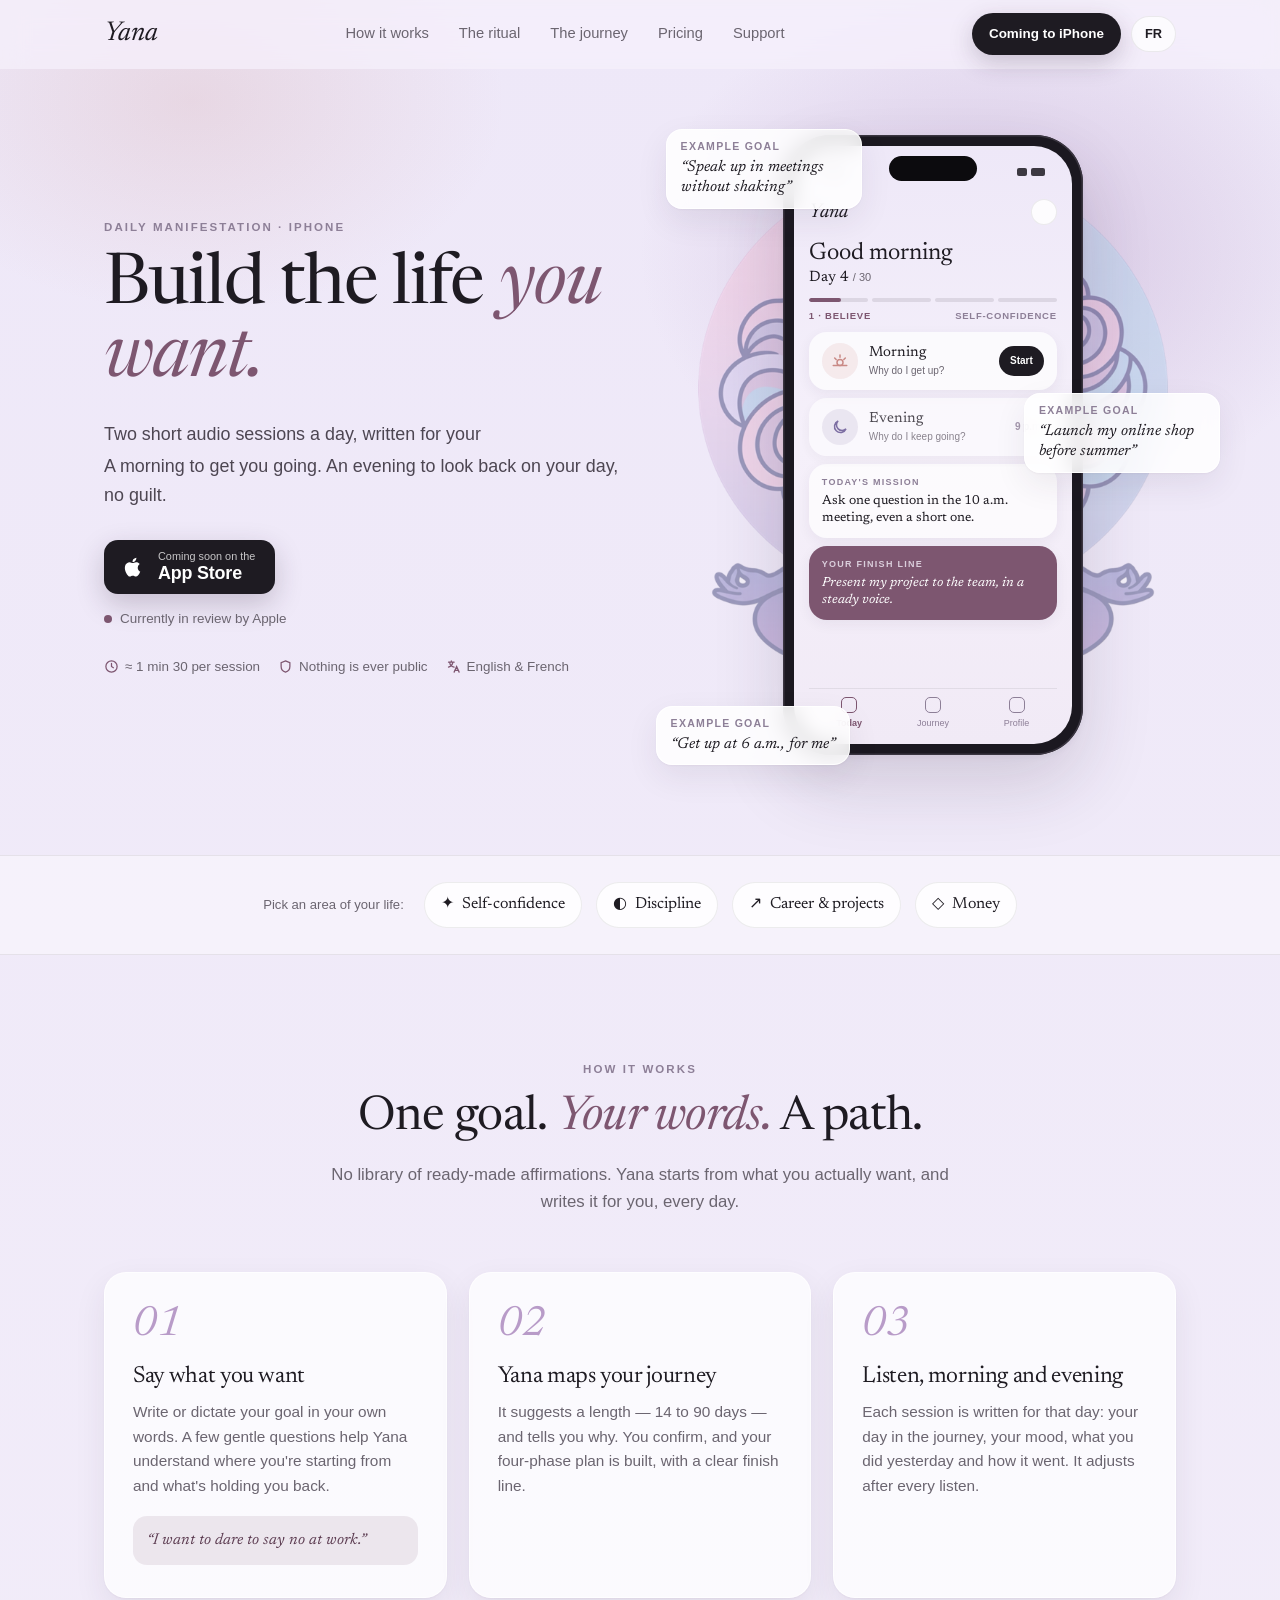
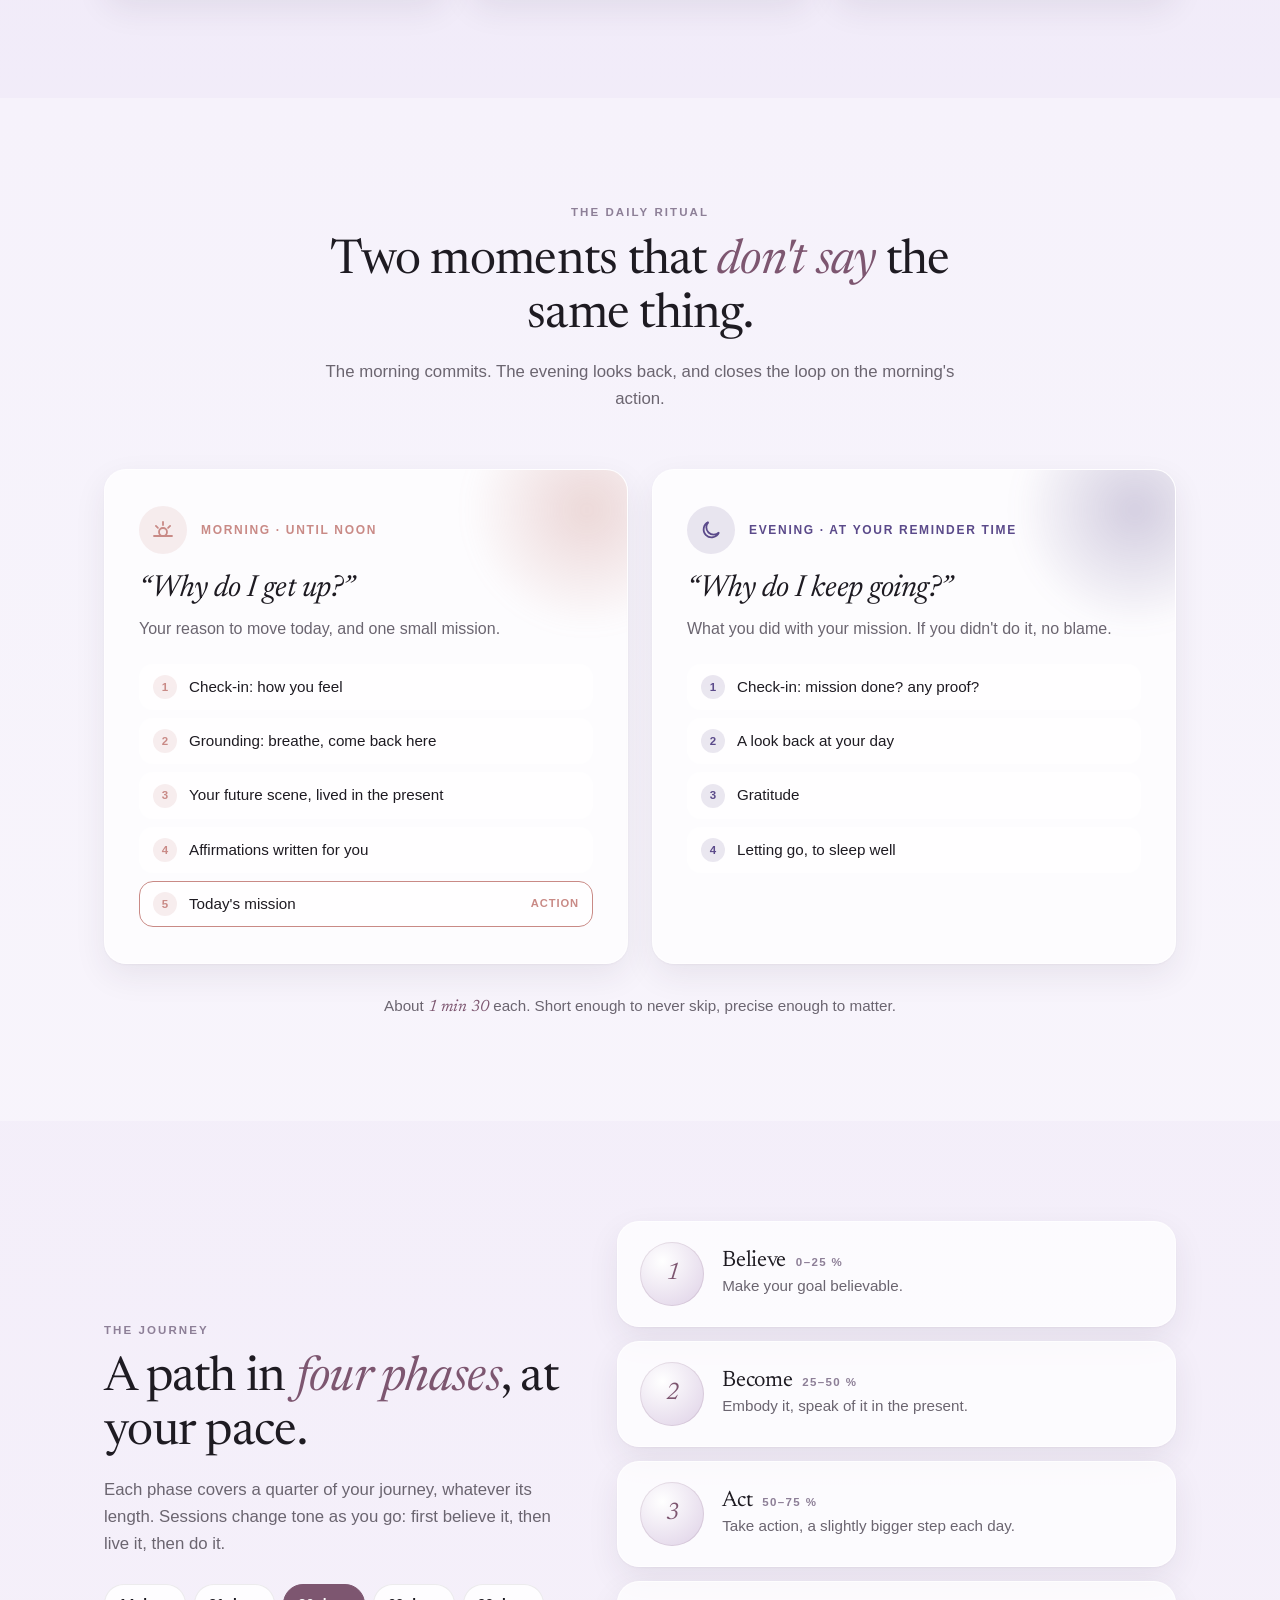
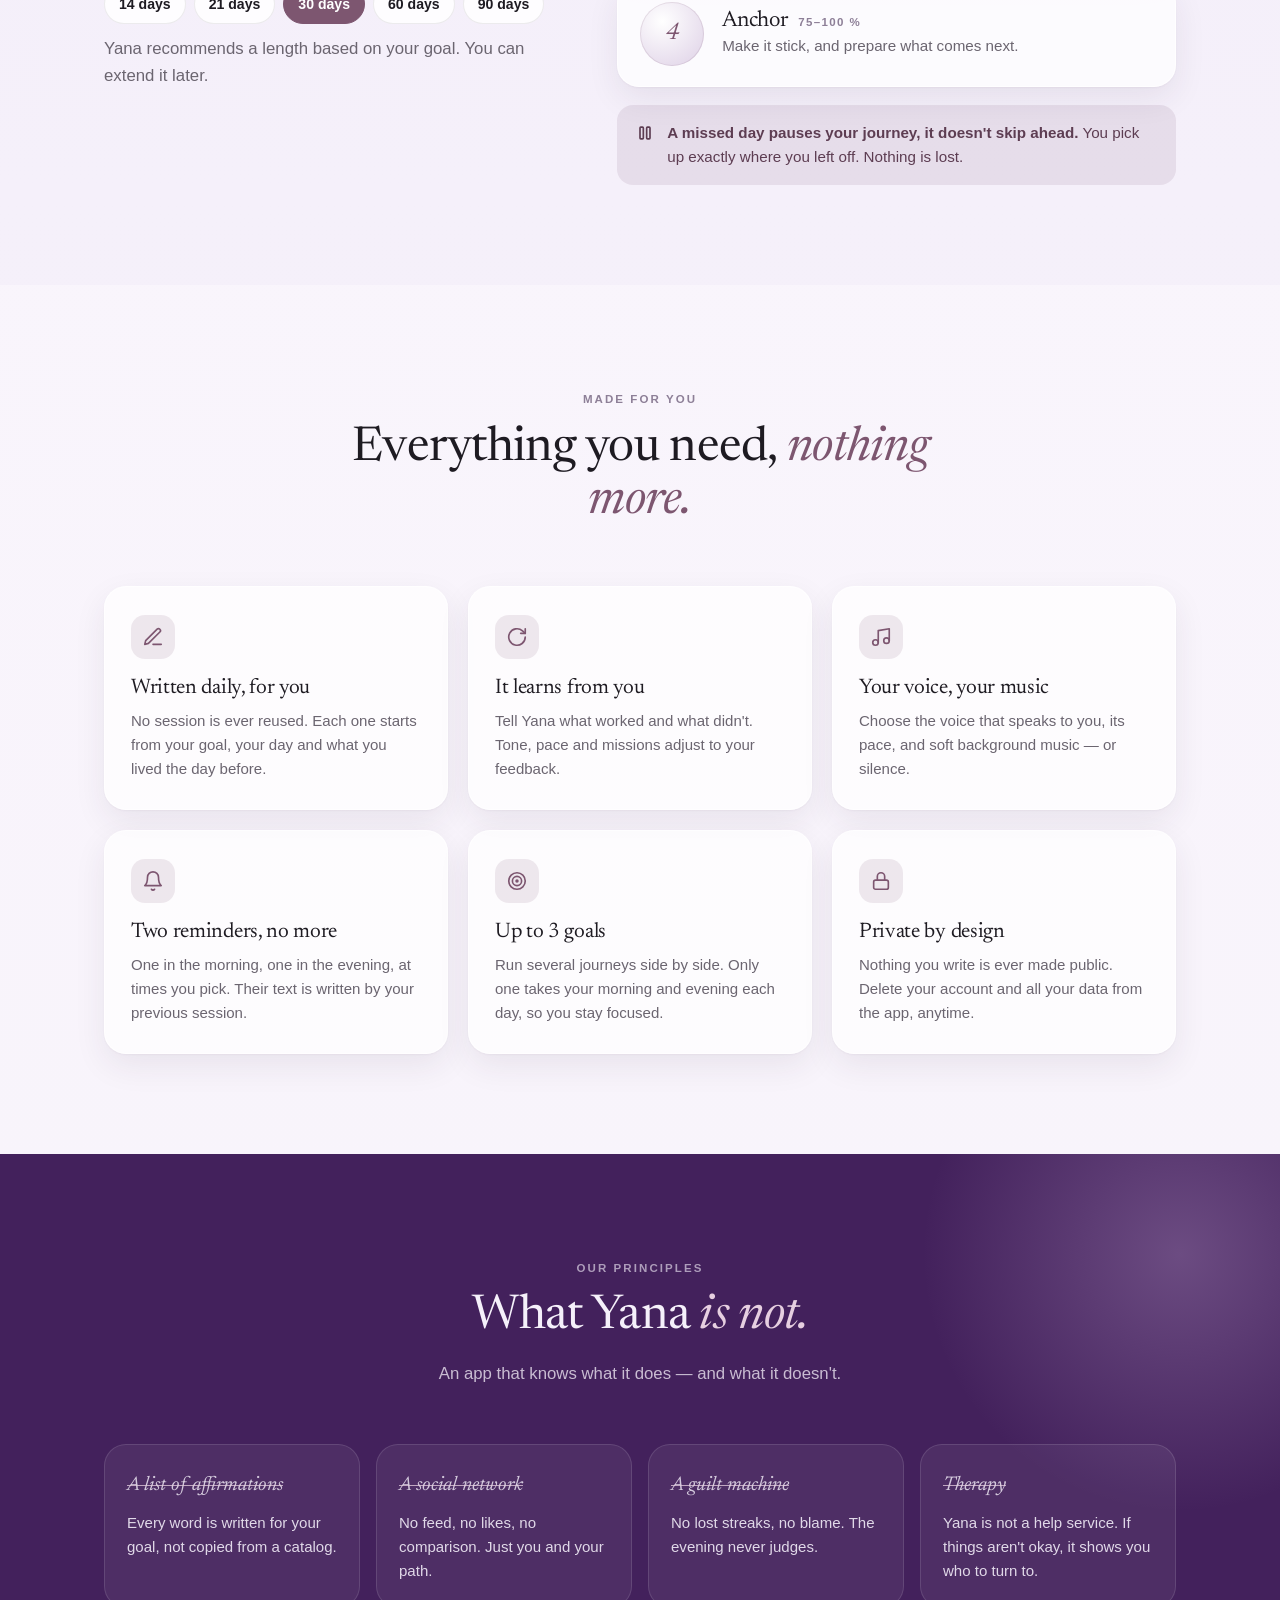
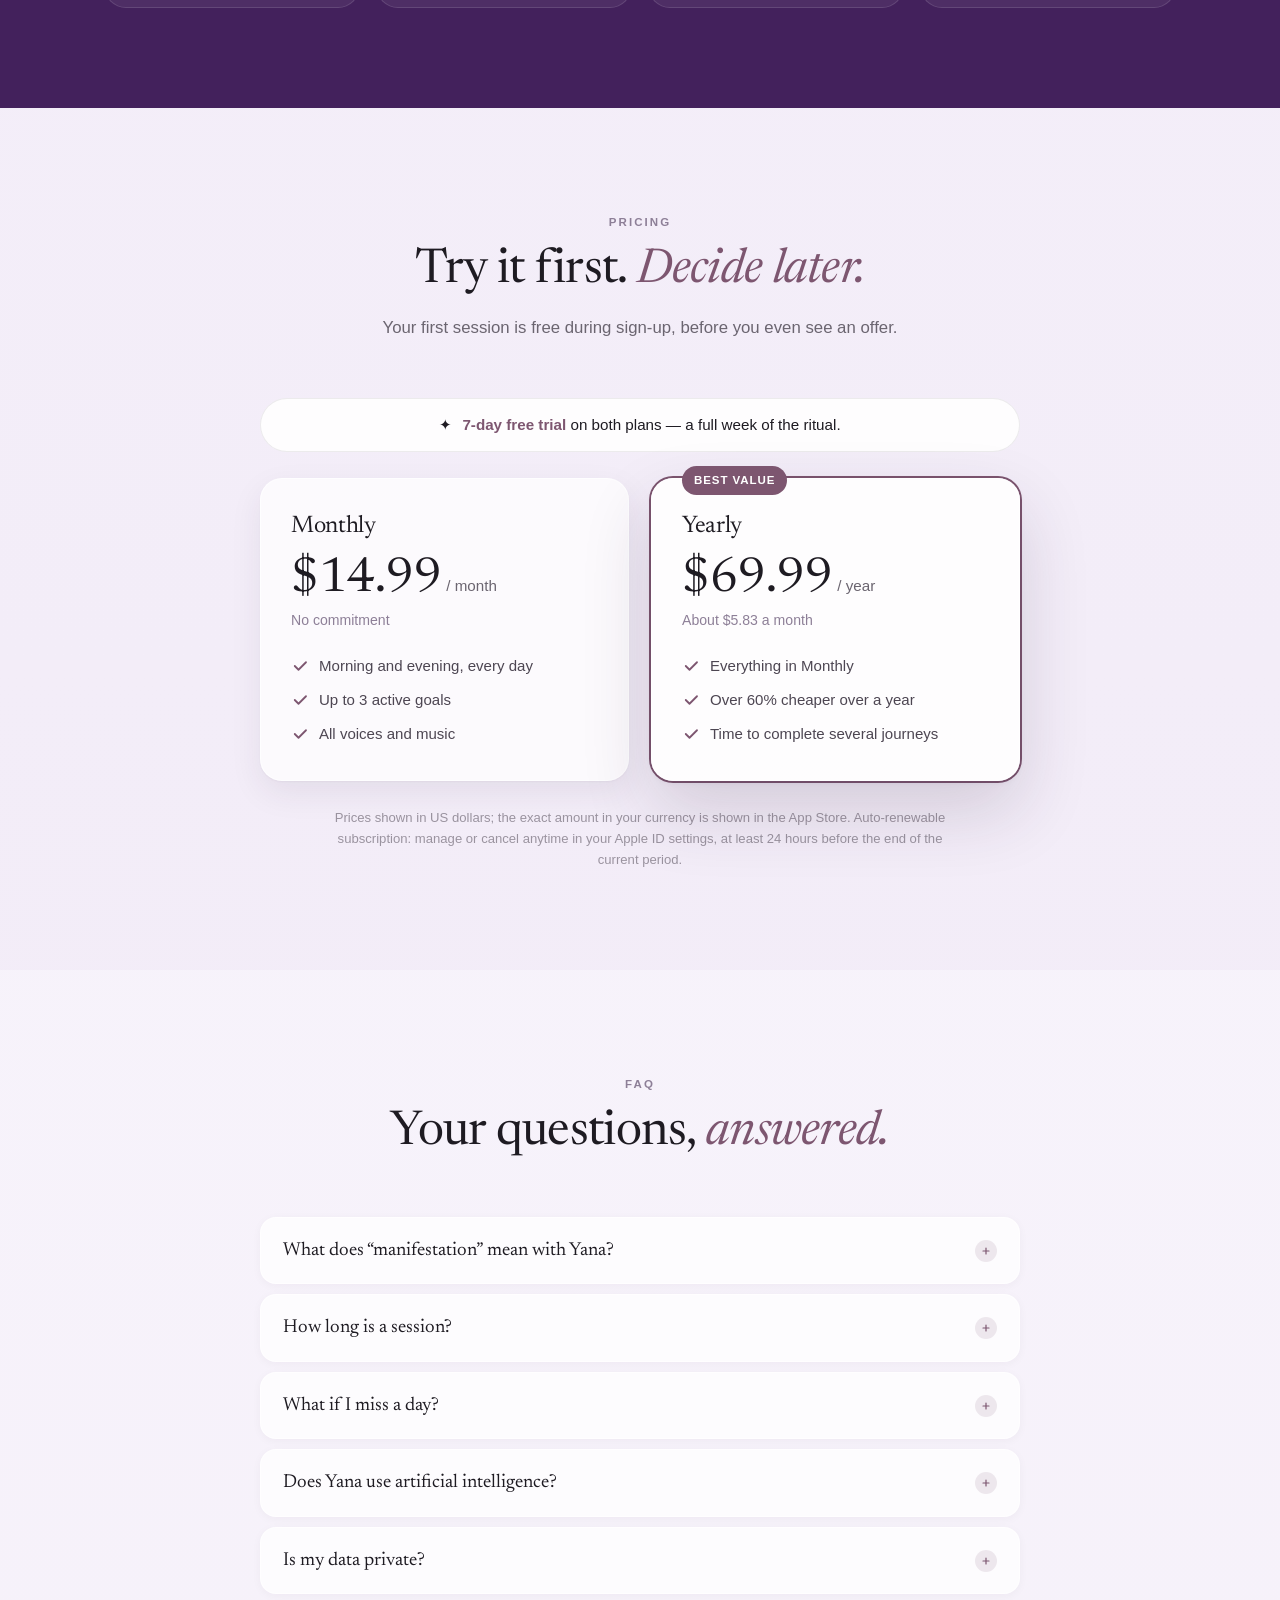
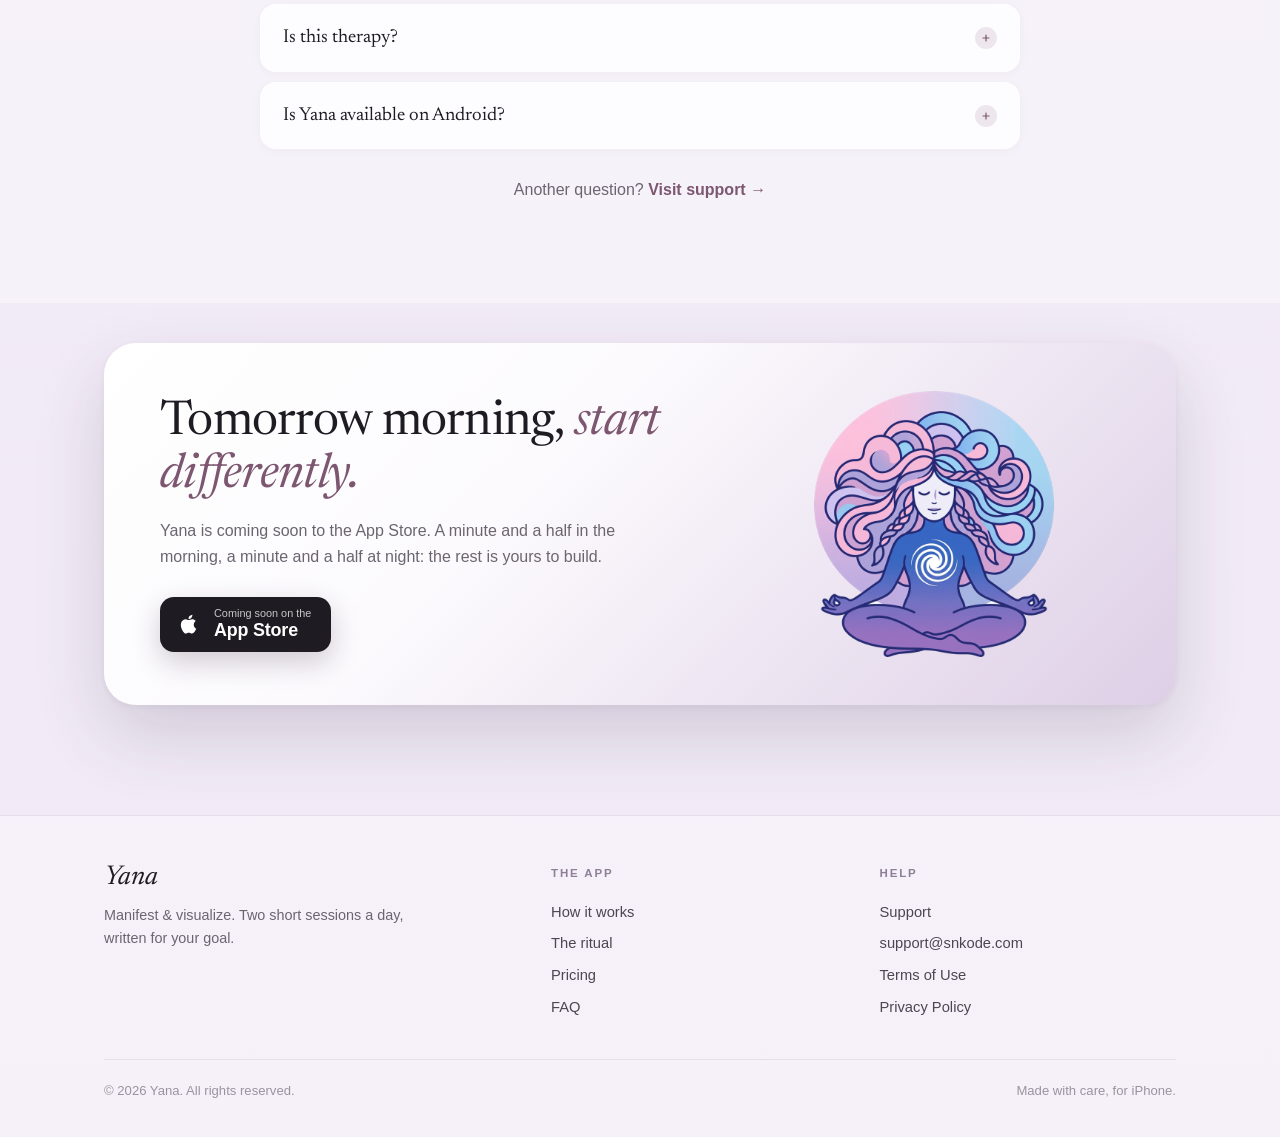
==== index.html @ d8f6347b "Redesign landing page and add support page Use the app's theme (lavender, plum accent, Newsreader), " ====
<!DOCTYPE html>
<html lang="en" data-lang="en">
<head>
<meta charset="UTF-8">
<meta name="viewport" content="width=device-width, initial-scale=1.0">
<title>Yana — Daily Manifestation</title>
<meta name="description" content="Yana: two short audio sessions a day, written for your goal. A morning to start, an evening to look back — a guided journey of 14 to 90 days. iPhone.">
<meta name="theme-color" content="#EEE8F8">
<meta property="og:title" content="Yana — Daily Manifestation">
<meta property="og:description" content="Two short audio sessions a day, written for your goal. Morning to start, evening to look back.">
<meta property="og:image" content="assets/icon.png">
<link rel="icon" type="image/png" href="assets/favicon.png">
<link rel="apple-touch-icon" href="assets/apple-touch-icon.png">
<link rel="preconnect" href="https://fonts.googleapis.com">
<link rel="preconnect" href="https://fonts.gstatic.com" crossorigin>
<link href="https://fonts.googleapis.com/css2?family=Newsreader:ital,opsz,wght@0,6..72,400;1,6..72,400&display=swap" rel="stylesheet">
<link rel="stylesheet" href="styles.css">
</head>
<body class="has-mobile-cta">

<header class="site-header">
  <div class="container header-inner">
    <a href="#top" class="logo" aria-label="Yana">Yana</a>
    <nav class="nav" aria-label="Main">
      <a href="#how" data-fr="Comment ça marche">How it works</a>
      <a href="#ritual" data-fr="Le rituel">The ritual</a>
      <a href="#journey" data-fr="Le parcours">The journey</a>
      <a href="#pricing" data-fr="Tarifs">Pricing</a>
      <a href="support.html">Support</a>
    </nav>
    <div class="header-actions">
      <a href="#download" class="btn btn-ink btn-sm" data-fr="Bientôt sur iPhone">Coming to iPhone</a>
      <button id="lang-toggle" class="lang-toggle" aria-label="Switch language">FR</button>
    </div>
  </div>
</header>

<main id="top">

  <!-- ============ HERO ============ -->
  <section class="hero">
    <div class="container hero-grid">
      <div class="hero-copy">
        <span class="eyebrow" data-fr="Manifestation quotidienne · iPhone">Daily manifestation · iPhone</span>
        <h1 data-fr="Construis la vie &lt;em&gt;que tu veux.&lt;/em&gt;">Build the life <em>you want.</em></h1>
        <p class="hero-sub">
          <span data-fr="Deux courtes séances audio par jour, écrites pour ta">Two short audio sessions a day, written for your</span>
          <span class="rotator" id="rotator"
                data-words-en="confidence.|discipline.|career.|money goals."
                data-words-fr="confiance.|discipline.|carrière.|relation à l'argent.">confidence.</span>
          <br>
          <span data-fr="Le matin pour te lancer. Le soir pour relire ta journée, sans culpabilité.">A morning to get you going. An evening to look back on your day, no guilt.</span>
        </p>

        <div class="hero-cta" id="download">
          <a class="store-badge js-store" aria-disabled="true" role="link">
            <svg viewBox="0 0 24 24" fill="currentColor" aria-hidden="true"><path d="M16.37 12.6c-.02-2.2 1.8-3.26 1.88-3.31-1.03-1.5-2.62-1.7-3.19-1.73-1.36-.14-2.65.8-3.34.8-.69 0-1.75-.78-2.88-.76-1.48.02-2.85.86-3.61 2.19-1.54 2.67-.39 6.63 1.11 8.8.73 1.06 1.6 2.25 2.75 2.2 1.1-.04 1.52-.71 2.85-.71 1.33 0 1.71.71 2.88.69 1.19-.02 1.94-1.08 2.67-2.14.84-1.23 1.19-2.42 1.21-2.48-.03-.01-2.32-.89-2.33-3.55zM14.2 6.13c.61-.74 1.02-1.76.91-2.78-.88.04-1.94.59-2.57 1.32-.56.65-1.06 1.69-.93 2.69.98.08 1.98-.5 2.59-1.23z"/></svg>
            <span>
              <span class="sb-small js-store-small" data-fr="Bientôt sur">Coming soon on the</span>
              <span class="sb-big">App Store</span>
            </span>
          </a>
          <p class="cta-note js-store-note"><span class="dot-pulse"></span><span data-fr="En cours de validation par Apple">Currently in review by Apple</span></p>
        </div>

        <div class="hero-meta">
          <span><svg viewBox="0 0 24 24" fill="none" stroke="currentColor" stroke-width="2" stroke-linecap="round"><circle cx="12" cy="12" r="9"/><path d="M12 7v5l3 2"/></svg><span data-fr="≈ 1 min 30 par séance">≈ 1 min 30 per session</span></span>
          <span><svg viewBox="0 0 24 24" fill="none" stroke="currentColor" stroke-width="2" stroke-linecap="round"><path d="M12 3l7 3v6c0 4.5-3 7.8-7 9-4-1.2-7-4.5-7-9V6l7-3z"/></svg><span data-fr="Rien n'est rendu public">Nothing is ever public</span></span>
          <span><svg viewBox="0 0 24 24" fill="none" stroke="currentColor" stroke-width="2" stroke-linecap="round"><path d="M4 5h9M8.5 3v2M6 5c0 4 3 7 7 8M11 5c-.5 4-3.5 7-7 8"/><path d="M13 21l4-9 4 9M14.5 18h5"/></svg><span data-fr="Français &amp; anglais">English &amp; French</span></span>
        </div>
      </div>

      <div class="hero-visual" aria-hidden="true">
        <img class="halo" src="assets/figure.png" alt="" width="720" height="800">

        <div class="goal-chip c1"><small data-fr="Exemple d'objectif">Example goal</small><span data-fr="« Prendre la parole en réunion sans trembler »">“Speak up in meetings without shaking”</span></div>
        <div class="goal-chip c2"><small data-fr="Exemple d'objectif">Example goal</small><span data-fr="« Lancer ma boutique en ligne avant l'été »">“Launch my online shop before summer”</span></div>
        <div class="goal-chip c3"><small data-fr="Exemple d'objectif">Example goal</small><span data-fr="« Me lever à 6 h, pour moi »">“Get up at 6 a.m., for me”</span></div>

        <div class="phone">
          <div class="phone-screen">
            <div class="phone-island"></div>
            <div class="ps-status"><span>7:42</span><span class="icons"><i></i><i></i></span></div>
            <div class="ps-top"><span class="ps-logo">Yana</span><span class="ps-avatar"></span></div>
            <div>
              <div class="ps-hello" data-fr="Bonjour">Good morning</div>
              <div class="ps-day"><b data-fr="Jour 4">Day 4</b><span>/ 30</span></div>
            </div>
            <div>
              <div class="ps-track"><span class="on"></span><span></span><span></span><span></span></div>
              <div class="ps-phase" style="margin-top:6px"><b data-fr="1 · Croire">1 · Believe</b><span data-fr="Confiance en soi">Self-confidence</span></div>
            </div>
            <div class="ps-card ps-session morning">
              <span class="sun"><svg viewBox="0 0 24 24" fill="none" stroke="currentColor" stroke-width="2" stroke-linecap="round"><circle cx="12" cy="14" r="4"/><path d="M12 4v3M4.9 7.9l2 2M19.1 7.9l-2 2M3 18h18"/></svg></span>
              <span class="txt"><b data-fr="Matin">Morning</b><small data-fr="Pourquoi je me lève ?">Why do I get up?</small></span>
              <span class="ps-go" data-fr="Commencer">Start</span>
            </div>
            <div class="ps-card ps-session evening">
              <span class="sun"><svg viewBox="0 0 24 24" fill="none" stroke="currentColor" stroke-width="2" stroke-linecap="round"><path d="M20 14.5A8 8 0 1 1 9.5 4a6.5 6.5 0 0 0 10.5 10.5z"/></svg></span>
              <span class="txt"><b data-fr="Soir">Evening</b><small data-fr="Pourquoi je continue ?">Why do I keep going?</small></span>
              <span class="ps-lock" data-fr="21 h">9 p.m.</span>
            </div>
            <div class="ps-card ps-mission">
              <div class="lbl" data-fr="Ta mission du jour">Today's mission</div>
              <p data-fr="Pose une question pendant la réunion de 10 h, même courte.">Ask one question in the 10 a.m. meeting, even a short one.</p>
            </div>
            <div class="ps-card ps-finish">
              <div class="lbl" data-fr="Ta ligne d'arrivée">Your finish line</div>
              <p data-fr="Présenter mon projet devant l'équipe, d'une voix posée.">Present my project to the team, in a steady voice.</p>
            </div>
            <div class="ps-tabs"><span class="on"><i></i><span data-fr="Aujourd'hui">Today</span></span><span><i></i><span data-fr="Parcours">Journey</span></span><span><i></i><span data-fr="Profil">Profile</span></span></div>
          </div>
        </div>
      </div>
    </div>
  </section>

  <!-- ============ DOMAINES ============ -->
  <div class="domains">
    <div class="container domains-inner">
      <span class="domains-label" data-fr="Choisis un domaine de ta vie :">Pick an area of your life:</span>
      <span class="domain-pill"><span>✦</span><span data-fr="Confiance en soi">Self-confidence</span></span>
      <span class="domain-pill"><span>◐</span><span data-fr="Discipline">Discipline</span></span>
      <span class="domain-pill"><span>↗</span><span data-fr="Carrière &amp; projets">Career &amp; projects</span></span>
      <span class="domain-pill"><span>◇</span><span data-fr="Argent">Money</span></span>
    </div>
  </div>

  <!-- ============ COMMENT ÇA MARCHE ============ -->
  <section id="how">
    <div class="container">
      <div class="section-head reveal">
        <span class="eyebrow" data-fr="Comment ça marche">How it works</span>
        <h2 data-fr="Un objectif. &lt;em&gt;Tes mots.&lt;/em&gt; Un chemin.">One goal. <em>Your words.</em> A path.</h2>
        <p data-fr="Pas de bibliothèque d'affirmations toutes faites. Yana part de ce que tu veux vraiment, et l'écrit pour toi, chaque jour.">No library of ready-made affirmations. Yana starts from what you actually want, and writes it for you, every day.</p>
      </div>
      <div class="steps">
        <article class="card step reveal">
          <div class="step-num">01</div>
          <h3 data-fr="Dis ce que tu veux">Say what you want</h3>
          <p data-fr="Écris ou dicte ton objectif, avec tes propres mots. Quelques questions douces aident Yana à comprendre d'où tu pars et ce qui te bloque.">Write or dictate your goal in your own words. A few gentle questions help Yana understand where you're starting from and what's holding you back.</p>
          <div class="quote" data-fr="« Je veux oser dire non au travail. »">“I want to dare to say no at work.”</div>
        </article>
        <article class="card step reveal">
          <div class="step-num">02</div>
          <h3 data-fr="Yana trace ton parcours">Yana maps your journey</h3>
          <p data-fr="Elle te propose une durée — de 14 à 90 jours — et t'explique pourquoi. Tu confirmes, et ton plan en quatre phases est construit, avec une ligne d'arrivée claire.">It suggests a length — 14 to 90 days — and tells you why. You confirm, and your four-phase plan is built, with a clear finish line.</p>
        </article>
        <article class="card step reveal">
          <div class="step-num">03</div>
          <h3 data-fr="Écoute, matin et soir">Listen, morning and evening</h3>
          <p data-fr="Chaque séance est écrite pour ce jour-là : ton jour du parcours, ton humeur, ce que tu as fait hier et ce que tu en as dit. Elle s'ajuste après chaque écoute.">Each session is written for that day: your day in the journey, your mood, what you did yesterday and how it went. It adjusts after every listen.</p>
        </article>
      </div>
    </div>
  </section>

  <!-- ============ LE RITUEL ============ -->
  <section id="ritual" class="ritual">
    <div class="container">
      <div class="section-head reveal">
        <span class="eyebrow" data-fr="Le rituel quotidien">The daily ritual</span>
        <h2 data-fr="Deux moments qui &lt;em&gt;ne disent pas&lt;/em&gt; la même chose.">Two moments that <em>don't say</em> the same thing.</h2>
        <p data-fr="Le matin engage. Le soir relit, et referme la boucle sur l'action du matin.">The morning commits. The evening looks back, and closes the loop on the morning's action.</p>
      </div>
      <div class="ritual-grid">
        <article class="card slot morning reveal">
          <div class="slot-top">
            <span class="slot-icon"><svg viewBox="0 0 24 24" fill="none" stroke="currentColor" stroke-width="1.8" stroke-linecap="round"><circle cx="12" cy="14" r="4"/><path d="M12 4v3M4.9 7.9l2 2M19.1 7.9l-2 2M3 18h18"/></svg></span>
            <span class="slot-when" data-fr="Le matin · jusqu'à midi">Morning · until noon</span>
          </div>
          <h3 data-fr="« Pourquoi je me lève ? »">“Why do I get up?”</h3>
          <p data-fr="Ta raison d'avancer aujourd'hui, et une seule petite mission.">Your reason to move today, and one small mission.</p>
          <ol class="flow">
            <li><b>1</b><span data-fr="Check-in : comment tu te sens">Check-in: how you feel</span></li>
            <li><b>2</b><span data-fr="Ancrage : respirer, revenir ici">Grounding: breathe, come back here</span></li>
            <li><b>3</b><span data-fr="Ta scène future, vécue au présent">Your future scene, lived in the present</span></li>
            <li><b>4</b><span data-fr="Affirmations écrites pour toi">Affirmations written for you</span></li>
            <li class="hl"><b>5</b><span data-fr="Ta mission du jour">Today's mission</span><span class="tag" data-fr="Action">Action</span></li>
          </ol>
        </article>
        <article class="card slot evening reveal">
          <div class="slot-top">
            <span class="slot-icon"><svg viewBox="0 0 24 24" fill="none" stroke="currentColor" stroke-width="1.8" stroke-linecap="round"><path d="M20 14.5A8 8 0 1 1 9.5 4a6.5 6.5 0 0 0 10.5 10.5z"/></svg></span>
            <span class="slot-when" data-fr="Le soir · à l'heure de ton rappel">Evening · at your reminder time</span>
          </div>
          <h3 data-fr="« Pourquoi je continue ? »">“Why do I keep going?”</h3>
          <p data-fr="Ce que tu as fait de ta mission. Si tu ne l'as pas faite, aucun reproche.">What you did with your mission. If you didn't do it, no blame.</p>
          <ol class="flow">
            <li><b>1</b><span data-fr="Check-in : mission faite ? une preuve ?">Check-in: mission done? any proof?</span></li>
            <li><b>2</b><span data-fr="Bilan de ta journée">A look back at your day</span></li>
            <li><b>3</b><span data-fr="Gratitude">Gratitude</span></li>
            <li><b>4</b><span data-fr="Lâcher-prise, pour bien dormir">Letting go, to sleep well</span></li>
          </ol>
        </article>
      </div>
      <p class="ritual-note reveal" data-fr="Environ &lt;em&gt;1 min 30&lt;/em&gt; chacune. Assez court pour ne jamais sauter, assez précis pour compter.">About <em>1 min 30</em> each. Short enough to never skip, precise enough to matter.</p>
    </div>
  </section>

  <!-- ============ LE PARCOURS ============ -->
  <section id="journey">
    <div class="container journey-wrap">
      <div class="section-head reveal">
        <span class="eyebrow" data-fr="Le parcours">The journey</span>
        <h2 data-fr="Un chemin en &lt;em&gt;quatre phases&lt;/em&gt;, à ton rythme.">A path in <em>four phases</em>, at your pace.</h2>
        <p data-fr="Chaque phase couvre un quart de ton parcours, quelle que soit sa durée. Les séances changent de ton avec toi : d'abord y croire, puis le vivre, puis le faire.">Each phase covers a quarter of your journey, whatever its length. Sessions change tone as you go: first believe it, then live it, then do it.</p>
        <div class="lengths">
          <span data-fr="14 jours">14 days</span><span data-fr="21 jours">21 days</span><span class="rec" data-fr="30 jours">30 days</span><span data-fr="60 jours">60 days</span><span data-fr="90 jours">90 days</span>
        </div>
        <p class="lengths-note" data-fr="Yana recommande une durée selon ton objectif. Tu peux prolonger ensuite.">Yana recommends a length based on your goal. You can extend it later.</p>
      </div>
      <div>
        <div class="phases">
          <div class="card phase reveal"><span class="phase-badge">1</span><div><h3><span data-fr="Croire">Believe</span><small>0–25 %</small></h3><p data-fr="Rendre ton objectif croyable.">Make your goal believable.</p></div></div>
          <div class="card phase reveal"><span class="phase-badge">2</span><div><h3><span data-fr="Devenir">Become</span><small>25–50 %</small></h3><p data-fr="L'incarner, en parler au présent.">Embody it, speak of it in the present.</p></div></div>
          <div class="card phase reveal"><span class="phase-badge">3</span><div><h3><span data-fr="Agir">Act</span><small>50–75 %</small></h3><p data-fr="Passer à l'action, un pas plus grand chaque jour.">Take action, a slightly bigger step each day.</p></div></div>
          <div class="card phase reveal"><span class="phase-badge">4</span><div><h3><span data-fr="Ancrer">Anchor</span><small>75–100 %</small></h3><p data-fr="L'ancrer, et préparer l'après.">Make it stick, and prepare what comes next.</p></div></div>
        </div>
        <div class="pause-note reveal">
          <svg viewBox="0 0 24 24" fill="none" stroke="currentColor" stroke-width="2" stroke-linecap="round"><rect x="6" y="5" width="4" height="14" rx="1"/><rect x="14" y="5" width="4" height="14" rx="1"/></svg>
          <span data-fr="&lt;strong&gt;Un jour manqué met en pause, il ne fait pas sauter de jour.&lt;/strong&gt; Tu reprends exactement là où tu en étais. Rien n'est perdu.">
            <strong>A missed day pauses your journey, it doesn't skip ahead.</strong> You pick up exactly where you left off. Nothing is lost.</span>
        </div>
      </div>
    </div>
  </section>

  <!-- ============ FONCTIONNALITÉS ============ -->
  <section id="features" class="ritual">
    <div class="container">
      <div class="section-head reveal">
        <span class="eyebrow" data-fr="Pensée pour toi">Made for you</span>
        <h2 data-fr="Tout ce qu'il faut, &lt;em&gt;rien de plus.&lt;/em&gt;">Everything you need, <em>nothing more.</em></h2>
      </div>
      <div class="features-grid">
        <article class="card feature reveal">
          <div class="feature-icon"><svg viewBox="0 0 24 24" fill="none" stroke="currentColor" stroke-width="1.8" stroke-linecap="round" stroke-linejoin="round"><path d="M12 20h9"/><path d="M16.5 3.5a2.1 2.1 0 0 1 3 3L7 19l-4 1 1-4z"/></svg></div>
          <h3 data-fr="Écrite chaque jour, pour toi">Written daily, for you</h3>
          <p data-fr="Aucune séance n'est réutilisée. Chacune part de ton objectif, de ton jour et de ce que tu as vécu la veille.">No session is ever reused. Each one starts from your goal, your day and what you lived the day before.</p>
        </article>
        <article class="card feature reveal">
          <div class="feature-icon"><svg viewBox="0 0 24 24" fill="none" stroke="currentColor" stroke-width="1.8" stroke-linecap="round" stroke-linejoin="round"><path d="M21 12a9 9 0 1 1-3-6.7L21 8"/><path d="M21 3v5h-5"/></svg></div>
          <h3 data-fr="Elle apprend de toi">It learns from you</h3>
          <p data-fr="Dis à Yana ce qui a marché ou non. Le ton, le rythme et les missions s'ajustent à tes retours.">Tell Yana what worked and what didn't. Tone, pace and missions adjust to your feedback.</p>
        </article>
        <article class="card feature reveal">
          <div class="feature-icon"><svg viewBox="0 0 24 24" fill="none" stroke="currentColor" stroke-width="1.8" stroke-linecap="round" stroke-linejoin="round"><path d="M9 18V5l12-2v13"/><circle cx="6" cy="18" r="3"/><circle cx="18" cy="16" r="3"/></svg></div>
          <h3 data-fr="Ta voix, ta musique">Your voice, your music</h3>
          <p data-fr="Choisis la voix qui te parle, son débit, et une musique de fond douce — ou le silence.">Choose the voice that speaks to you, its pace, and soft background music — or silence.</p>
        </article>
        <article class="card feature reveal">
          <div class="feature-icon"><svg viewBox="0 0 24 24" fill="none" stroke="currentColor" stroke-width="1.8" stroke-linecap="round" stroke-linejoin="round"><path d="M18 8a6 6 0 0 0-12 0c0 7-3 9-3 9h18s-3-2-3-9"/><path d="M13.7 21a2 2 0 0 1-3.4 0"/></svg></div>
          <h3 data-fr="Deux rappels, pas plus">Two reminders, no more</h3>
          <p data-fr="Un le matin, un le soir, aux heures que tu choisis. Leur texte est écrit par ta séance précédente.">One in the morning, one in the evening, at times you pick. Their text is written by your previous session.</p>
        </article>
        <article class="card feature reveal">
          <div class="feature-icon"><svg viewBox="0 0 24 24" fill="none" stroke="currentColor" stroke-width="1.8" stroke-linecap="round" stroke-linejoin="round"><circle cx="12" cy="12" r="9"/><circle cx="12" cy="12" r="5"/><circle cx="12" cy="12" r="1"/></svg></div>
          <h3 data-fr="Jusqu'à 3 objectifs">Up to 3 goals</h3>
          <p data-fr="Mène plusieurs parcours en parallèle. Un seul par jour prend ton matin et ton soir, pour garder le cap.">Run several journeys side by side. Only one takes your morning and evening each day, so you stay focused.</p>
        </article>
        <article class="card feature reveal">
          <div class="feature-icon"><svg viewBox="0 0 24 24" fill="none" stroke="currentColor" stroke-width="1.8" stroke-linecap="round" stroke-linejoin="round"><rect x="4" y="11" width="16" height="10" rx="2"/><path d="M8 11V7a4 4 0 0 1 8 0v4"/></svg></div>
          <h3 data-fr="Privée par design">Private by design</h3>
          <p data-fr="Rien de ce que tu écris n'est rendu public. Supprime ton compte et toutes tes données depuis l'app, à tout moment.">Nothing you write is ever made public. Delete your account and all your data from the app, anytime.</p>
        </article>
      </div>
    </div>
  </section>

  <!-- ============ CE QUE YANA N'EST PAS ============ -->
  <section class="principles">
    <div class="container">
      <div class="section-head reveal">
        <span class="eyebrow" data-fr="Nos principes">Our principles</span>
        <h2 data-fr="Ce que Yana &lt;em&gt;n'est pas.&lt;/em&gt;">What Yana <em>is not.</em></h2>
        <p data-fr="Une app qui sait ce qu'elle fait, et ce qu'elle ne fait pas.">An app that knows what it does — and what it doesn't.</p>
      </div>
      <div class="not-grid">
        <div class="not-item reveal"><div class="x" data-fr="Une liste d'affirmations">A list of affirmations</div><p data-fr="Chaque mot est écrit pour ton objectif, pas copié d'un catalogue.">Every word is written for your goal, not copied from a catalog.</p></div>
        <div class="not-item reveal"><div class="x" data-fr="Un réseau social">A social network</div><p data-fr="Pas de fil, pas de likes, pas de comparaison. Juste toi et ton chemin.">No feed, no likes, no comparison. Just you and your path.</p></div>
        <div class="not-item reveal"><div class="x" data-fr="Une app qui culpabilise">A guilt machine</div><p data-fr="Pas de série perdue, pas de reproche. Le soir ne juge jamais.">No lost streaks, no blame. The evening never judges.</p></div>
        <div class="not-item reveal"><div class="x" data-fr="Une thérapie">Therapy</div><p data-fr="Yana n'est pas un service d'aide. Si ça ne va pas, elle te montre vers qui te tourner.">Yana is not a help service. If things aren't okay, it shows you who to turn to.</p></div>
      </div>
    </div>
  </section>

  <!-- ============ TARIFS ============ -->
  <section id="pricing">
    <div class="container">
      <div class="section-head reveal">
        <span class="eyebrow" data-fr="Tarifs">Pricing</span>
        <h2 data-fr="Essaie d'abord. &lt;em&gt;Décide ensuite.&lt;/em&gt;">Try it first. <em>Decide later.</em></h2>
        <p data-fr="Ta première séance est offerte pendant l'inscription, avant même de voir une offre.">Your first session is free during sign-up, before you even see an offer.</p>
      </div>
      <div class="trial-banner reveal">
        <span>✦</span><span data-fr="&lt;b&gt;7 jours d'essai gratuit&lt;/b&gt; sur les deux formules — une semaine entière de rituel.">
          <b>7-day free trial</b> on both plans — a full week of the ritual.</span>
      </div>
      <div class="pricing-grid">
        <article class="card price reveal">
          <h3 data-fr="Mensuel">Monthly</h3>
          <div class="amount">$14.99<small data-fr=" / mois"> / month</small></div>
          <div class="per" data-fr="Sans engagement">No commitment</div>
          <ul>
            <li><svg viewBox="0 0 24 24" fill="none" stroke="currentColor" stroke-width="2.4" stroke-linecap="round" stroke-linejoin="round"><path d="M5 12l5 5L20 7"/></svg><span data-fr="Matin et soir, chaque jour">Morning and evening, every day</span></li>
            <li><svg viewBox="0 0 24 24" fill="none" stroke="currentColor" stroke-width="2.4" stroke-linecap="round" stroke-linejoin="round"><path d="M5 12l5 5L20 7"/></svg><span data-fr="Jusqu'à 3 objectifs actifs">Up to 3 active goals</span></li>
            <li><svg viewBox="0 0 24 24" fill="none" stroke="currentColor" stroke-width="2.4" stroke-linecap="round" stroke-linejoin="round"><path d="M5 12l5 5L20 7"/></svg><span data-fr="Toutes les voix et musiques">All voices and music</span></li>
          </ul>
        </article>
        <article class="card price featured reveal">
          <span class="price-tag" data-fr="Meilleur prix">Best value</span>
          <h3 data-fr="Annuel">Yearly</h3>
          <div class="amount">$69.99<small data-fr=" / an"> / year</small></div>
          <div class="per" data-fr="Soit environ 5,83 $ par mois">About $5.83 a month</div>
          <ul>
            <li><svg viewBox="0 0 24 24" fill="none" stroke="currentColor" stroke-width="2.4" stroke-linecap="round" stroke-linejoin="round"><path d="M5 12l5 5L20 7"/></svg><span data-fr="Tout ce qu'offre le mensuel">Everything in Monthly</span></li>
            <li><svg viewBox="0 0 24 24" fill="none" stroke="currentColor" stroke-width="2.4" stroke-linecap="round" stroke-linejoin="round"><path d="M5 12l5 5L20 7"/></svg><span data-fr="Plus de 60 % d'économie sur un an">Over 60% cheaper over a year</span></li>
            <li><svg viewBox="0 0 24 24" fill="none" stroke="currentColor" stroke-width="2.4" stroke-linecap="round" stroke-linejoin="round"><path d="M5 12l5 5L20 7"/></svg><span data-fr="Le temps d'enchaîner plusieurs parcours">Time to complete several journeys</span></li>
          </ul>
        </article>
      </div>
      <p class="pricing-note" data-fr="Prix indiqués en dollars US ; le montant exact dans ta devise s'affiche dans l'App Store. Abonnement à renouvellement automatique : gère-le ou annule-le à tout moment dans les réglages de ton identifiant Apple, au moins 24 h avant la fin de la période en cours.">
        Prices shown in US dollars; the exact amount in your currency is shown in the App Store. Auto-renewable subscription: manage or cancel anytime in your Apple ID settings, at least 24 hours before the end of the current period.
      </p>
    </div>
  </section>

  <!-- ============ FAQ ============ -->
  <section id="faq" class="ritual">
    <div class="container">
      <div class="section-head reveal">
        <span class="eyebrow">FAQ</span>
        <h2 data-fr="Tes questions, &lt;em&gt;nos réponses.&lt;/em&gt;">Your questions, <em>answered.</em></h2>
      </div>
      <div class="faq-list">
        <details class="faq-item reveal">
          <summary data-fr="Qu'est-ce que la manifestation, avec Yana ?">What does “manifestation” mean with Yana?</summary>
          <div class="answer"><p data-fr="Se représenter clairement la vie qu'on veut, y croire, puis agir chaque jour dans sa direction. Yana combine visualisation, affirmations écrites pour toi et une petite mission concrète chaque matin. La visualisation seule ne suffit pas : c'est l'action quotidienne qui compte.">Picturing the life you want clearly, believing in it, then acting toward it every day. Yana combines visualization, affirmations written for you, and one small concrete mission each morning. Visualization alone isn't enough — the daily action is what counts.</p></div>
        </details>
        <details class="faq-item reveal">
          <summary data-fr="Combien de temps dure une séance ?">How long is a session?</summary>
          <div class="answer"><p data-fr="Environ 1 min 30 à 2 min. Deux par jour : une le matin (jusqu'à midi) et une le soir (à l'heure de ton rappel, 21 h par défaut).">About 1 min 30 to 2 min. Two a day: one in the morning (until noon) and one in the evening (at your reminder time, 9 p.m. by default).</p></div>
        </details>
        <details class="faq-item reveal">
          <summary data-fr="Et si je rate un jour ?">What if I miss a day?</summary>
          <div class="answer"><p data-fr="Ton parcours se met simplement en pause. Il ne saute pas de jour : tu reprends là où tu en étais, sans reproche.">Your journey simply pauses. It doesn't skip a day: you pick up where you left off, with no blame.</p></div>
        </details>
        <details class="faq-item reveal">
          <summary data-fr="Yana utilise-t-elle l'intelligence artificielle ?">Does Yana use artificial intelligence?</summary>
          <div class="answer"><p data-fr="Oui. Tes séances sont écrites et lues par des modèles d'IA, à partir de ton objectif et de tes retours. L'app te demande ton accord avant d'envoyer quoi que ce soit, et t'explique ce qui est partagé et avec qui.">Yes. Your sessions are written and voiced by AI models, based on your goal and feedback. The app asks for your consent before sending anything, and explains what is shared and with whom.</p></div>
        </details>
        <details class="faq-item reveal">
          <summary data-fr="Mes données sont-elles privées ?">Is my data private?</summary>
          <div class="answer"><p data-fr="Rien de ce que tu écris n'est jamais rendu public ni vendu. Tu peux supprimer ton compte et toutes tes données depuis &lt;span class=&quot;kbd&quot;&gt;Profil → Supprimer mon compte&lt;/span&gt;. Détails dans la &lt;a href=&quot;https://stephanenkengue.github.io/Yana-legal/privacy.html&quot;&gt;politique de confidentialité&lt;/a&gt;.">Nothing you write is ever made public or sold. You can delete your account and all your data from <span class="kbd">Profile → Delete my account</span>. Details in the <a href="https://stephanenkengue.github.io/Yana-legal/privacy-en.html">privacy policy</a>.</p></div>
        </details>
        <details class="faq-item reveal">
          <summary data-fr="Est-ce une thérapie ?">Is this therapy?</summary>
          <div class="answer"><p data-fr="Non. Yana est un outil de développement personnel, pas un service médical ni psychologique. Si tu traverses un moment difficile, parle à un professionnel ou à une ligne d'aide — la &lt;a href=&quot;support.html#crisis&quot;&gt;page Support&lt;/a&gt; en liste quelques-unes.">No. Yana is a personal growth tool, not a medical or psychological service. If you're going through a hard time, talk to a professional or a helpline — the <a href="support.html#crisis">Support page</a> lists a few.</p></div>
        </details>
        <details class="faq-item reveal">
          <summary data-fr="Yana est-elle disponible sur Android ?">Is Yana available on Android?</summary>
          <div class="answer"><p data-fr="Pas encore. Yana arrive d'abord sur iPhone (iOS 17 ou plus récent).">Not yet. Yana is coming to iPhone first (iOS 17 or later).</p></div>
        </details>
      </div>
      <p class="faq-more" data-fr="Une autre question ? &lt;a href=&quot;support.html&quot;&gt;Visite le support →&lt;/a&gt;">Another question? <a href="support.html">Visit support →</a></p>
    </div>
  </section>

  <!-- ============ CTA FINAL ============ -->
  <section class="final-cta">
    <div class="container">
      <div class="final-card reveal">
        <div>
          <h2 data-fr="Demain matin, &lt;em&gt;commence autrement.&lt;/em&gt;">Tomorrow morning, <em>start differently.</em></h2>
          <p data-fr="Yana arrive bientôt sur l'App Store. Une minute trente le matin, une minute trente le soir : le reste, c'est toi qui le construis.">Yana is coming soon to the App Store. A minute and a half in the morning, a minute and a half at night: the rest is yours to build.</p>
          <a class="store-badge js-store" aria-disabled="true" role="link">
            <svg viewBox="0 0 24 24" fill="currentColor" aria-hidden="true"><path d="M16.37 12.6c-.02-2.2 1.8-3.26 1.88-3.31-1.03-1.5-2.62-1.7-3.19-1.73-1.36-.14-2.65.8-3.34.8-.69 0-1.75-.78-2.88-.76-1.48.02-2.85.86-3.61 2.19-1.54 2.67-.39 6.63 1.11 8.8.73 1.06 1.6 2.25 2.75 2.2 1.1-.04 1.52-.71 2.85-.71 1.33 0 1.71.71 2.88.69 1.19-.02 1.94-1.08 2.67-2.14.84-1.23 1.19-2.42 1.21-2.48-.03-.01-2.32-.89-2.33-3.55zM14.2 6.13c.61-.74 1.02-1.76.91-2.78-.88.04-1.94.59-2.57 1.32-.56.65-1.06 1.69-.93 2.69.98.08 1.98-.5 2.59-1.23z"/></svg>
            <span>
              <span class="sb-small js-store-small" data-fr="Bientôt sur">Coming soon on the</span>
              <span class="sb-big">App Store</span>
            </span>
          </a>
        </div>
        <img src="assets/figure.png" alt="" loading="lazy" width="720" height="800">
      </div>
    </div>
  </section>

</main>

<div class="mobile-cta" id="mobile-cta" aria-hidden="true">
  <img src="assets/icon.png" alt="">
  <span class="txt"><b>Yana</b><small class="js-store-note-short" data-fr="Bientôt sur l'App Store">Coming soon on the App Store</small></span>
  <a class="btn btn-ink btn-sm js-store-btn" href="#download" data-fr="En savoir plus">Learn more</a>
</div>

<footer class="site-footer">
  <div class="container">
    <div class="footer-grid">
      <div class="footer-brand">
        <a href="#top" class="logo">Yana</a>
        <p data-fr="Manifeste et visualise. Deux courtes séances par jour, écrites pour ton objectif.">Manifest &amp; visualize. Two short sessions a day, written for your goal.</p>
      </div>
      <div class="footer-col">
        <h4 data-fr="L'app">The app</h4>
        <a href="#how" data-fr="Comment ça marche">How it works</a>
        <a href="#ritual" data-fr="Le rituel">The ritual</a>
        <a href="#pricing" data-fr="Tarifs">Pricing</a>
        <a href="#faq">FAQ</a>
      </div>
      <div class="footer-col">
        <h4 data-fr="Aide">Help</h4>
        <a href="support.html">Support</a>
        <a href="mailto:support@snkode.com">support@snkode.com</a>
        <a href="https://stephanenkengue.github.io/Yana-legal/terms-en.html" data-fr-href="https://stephanenkengue.github.io/Yana-legal/terms.html" data-fr="Conditions d'utilisation">Terms of Use</a>
        <a href="https://stephanenkengue.github.io/Yana-legal/privacy-en.html" data-fr-href="https://stephanenkengue.github.io/Yana-legal/privacy.html" data-fr="Politique de confidentialité">Privacy Policy</a>
      </div>
    </div>
    <div class="footer-bottom">
      <span>&copy; 2026 Yana. <span data-fr="Tous droits réservés.">All rights reserved.</span></span>
      <span data-fr="Fait avec soin, pour iPhone.">Made with care, for iPhone.</span>
    </div>
  </div>
</footer>

<script src="script.js"></script>
</body>
</html>
---- styles.css ----
/* Yana — tokens repris de Theme.swift (app iOS) */
:root {
  --bg-top: #EEE8F8;
  --bg-mid: #F5F0FA;
  --bg-bottom: #F1EAF6;

  --accent: #7D5670;
  --accent-soft: rgba(125, 86, 112, 0.12);
  --brand: #43215C;

  --text: #1E1B22;
  --text-2: #6B6570;
  --text-3: #4D4652;
  --text-muted: #8D7F97;
  --text-fine: #9A939F;

  --surface: rgba(255, 255, 255, 0.72);
  --surface-strong: rgba(255, 255, 255, 0.86);
  --surface-soft: rgba(255, 255, 255, 0.62);
  --border: rgba(30, 27, 34, 0.08);
  --track: rgba(30, 27, 34, 0.10);
  --ink: #1E1B22;

  --dawn: #C98A86;
  --dawn-soft: rgba(201, 138, 134, 0.14);
  --dusk: #5B4A8A;
  --dusk-soft: rgba(91, 74, 138, 0.13);
  --pearl: #B89BC8;
  --rationale: #5D3D52;
  --shadow-ink: 48, 32, 60;

  --serif: "Newsreader", "Iowan Old Style", Georgia, serif;
  --sans: -apple-system, BlinkMacSystemFont, "SF Pro Text", "Segoe UI", Roboto, Helvetica, Arial, sans-serif;

  --radius: 22px;
  --radius-sm: 16px;
  --shadow: 0 1px 2px rgba(var(--shadow-ink), 0.04), 0 12px 32px rgba(var(--shadow-ink), 0.08);
  --shadow-lg: 0 2px 6px rgba(var(--shadow-ink), 0.05), 0 30px 70px rgba(var(--shadow-ink), 0.16);
}

* { box-sizing: border-box; margin: 0; padding: 0; }

html { scroll-behavior: smooth; scroll-padding-top: 84px; }

body {
  font-family: var(--sans);
  color: var(--text);
  line-height: 1.6;
  background: linear-gradient(180deg, var(--bg-top) 0%, var(--bg-mid) 45%, var(--bg-bottom) 100%);
  background-color: var(--bg-mid);
  min-height: 100vh;
  -webkit-font-smoothing: antialiased;
  overflow-x: hidden;
}

img { max-width: 100%; height: auto; display: block; }
a { color: inherit; text-decoration: none; }
button { font: inherit; }

.container { max-width: 1120px; margin: 0 auto; padding: 0 24px; }

.serif { font-family: var(--serif); font-weight: 400; }
em, .italic { font-family: var(--serif); font-style: italic; font-weight: 400; }

.eyebrow {
  display: inline-block;
  font-size: 0.72rem;
  font-weight: 600;
  letter-spacing: 0.18em;
  text-transform: uppercase;
  color: var(--text-muted);
  margin-bottom: 14px;
}

h1, h2, h3 { font-family: var(--serif); font-weight: 400; letter-spacing: -0.015em; line-height: 1.12; }

/* ---------- Header ---------- */
.site-header {
  position: sticky;
  top: 0;
  z-index: 50;
  background: rgba(245, 240, 250, 0.78);
  backdrop-filter: saturate(1.4) blur(14px);
  -webkit-backdrop-filter: saturate(1.4) blur(14px);
  border-bottom: 1px solid transparent;
  transition: border-color 0.3s;
}
.site-header.scrolled { border-bottom-color: var(--border); }

.header-inner {
  display: flex;
  align-items: center;
  justify-content: space-between;
  gap: 20px;
  height: 68px;
}

.logo {
  display: flex;
  align-items: center;
  gap: 10px;
  font-family: var(--serif);
  font-style: italic;
  font-size: 1.7rem;
  line-height: 1;
  color: var(--text);
}
.logo img { width: 34px; height: 34px; border-radius: 9px; box-shadow: 0 2px 8px rgba(var(--shadow-ink), 0.12); }

.nav { display: flex; gap: 30px; }
.nav a { font-size: 0.92rem; color: var(--text-2); transition: color 0.2s; }
.nav a:hover, .nav a[aria-current="page"] { color: var(--text); }

.header-actions { display: flex; align-items: center; gap: 10px; }

.lang-toggle {
  background: var(--surface);
  border: 1px solid var(--border);
  color: var(--text);
  padding: 7px 13px;
  border-radius: 999px;
  font-size: 0.8rem;
  font-weight: 600;
  cursor: pointer;
  transition: background 0.2s;
}
.lang-toggle:hover { background: var(--surface-strong); }

/* ---------- Buttons ---------- */
.btn {
  display: inline-flex;
  align-items: center;
  justify-content: center;
  gap: 10px;
  border-radius: 999px;
  font-weight: 600;
  font-size: 0.95rem;
  padding: 14px 26px;
  border: 1px solid transparent;
  cursor: pointer;
  transition: transform 0.2s, box-shadow 0.2s, background 0.2s;
}
.btn:hover { transform: translateY(-1px); }
.btn-ink { background: var(--ink); color: #fff; box-shadow: 0 8px 24px rgba(var(--shadow-ink), 0.22); }
.btn-accent { background: var(--accent); color: #fff; box-shadow: 0 8px 24px rgba(125, 86, 112, 0.3); }
.btn-ghost { background: var(--surface); border-color: var(--border); color: var(--text); }
.btn-sm { padding: 9px 16px; font-size: 0.84rem; }

/* App Store badge (désactivé tant que l'URL n'est pas posée dans script.js) */
.store-badge {
  display: inline-flex;
  align-items: center;
  gap: 12px;
  background: var(--ink);
  color: #fff;
  border-radius: 14px;
  padding: 10px 20px 10px 16px;
  box-shadow: 0 10px 28px rgba(var(--shadow-ink), 0.22);
  transition: transform 0.2s;
}
.store-badge svg { width: 26px; height: 26px; flex: none; }
.store-badge .sb-small { display: block; font-size: 0.68rem; opacity: 0.75; line-height: 1.2; }
.store-badge .sb-big { display: block; font-size: 1.12rem; font-weight: 600; line-height: 1.2; letter-spacing: -0.01em; }
a.store-badge:hover { transform: translateY(-1px); }
.store-badge[aria-disabled="true"] { cursor: default; }

.cta-note {
  display: flex;
  align-items: center;
  gap: 8px;
  margin-top: 14px;
  font-size: 0.84rem;
  color: var(--text-2);
}
.dot-pulse {
  width: 8px; height: 8px; border-radius: 50%;
  background: var(--accent);
  box-shadow: 0 0 0 0 rgba(125, 86, 112, 0.5);
  animation: pulse 2.4s infinite;
}
@keyframes pulse {
  0% { box-shadow: 0 0 0 0 rgba(125, 86, 112, 0.45); }
  70% { box-shadow: 0 0 0 10px rgba(125, 86, 112, 0); }
  100% { box-shadow: 0 0 0 0 rgba(125, 86, 112, 0); }
}

/* ---------- Hero ---------- */
.hero { position: relative; padding: 56px 0 90px; }

.hero::before {
  content: "";
  position: absolute;
  inset: -120px 0 auto 0;
  height: 760px;
  background:
    radial-gradient(40% 50% at 78% 40%, rgba(184, 155, 200, 0.45), transparent 70%),
    radial-gradient(35% 40% at 15% 20%, rgba(201, 138, 134, 0.18), transparent 70%);
  pointer-events: none;
  z-index: -1;
}

.hero-grid {
  display: grid;
  grid-template-columns: 1.05fr 0.95fr;
  align-items: center;
  gap: 48px;
}

.hero h1 {
  font-size: clamp(2.6rem, 6vw, 4.4rem);
  line-height: 1.04;
  margin-bottom: 22px;
}
.hero h1 em { color: var(--accent); }

.hero-sub {
  font-size: 1.12rem;
  color: var(--text-3);
  max-width: 520px;
  margin-bottom: 30px;
}

.rotator {
  display: inline-block;
  position: relative;
  color: var(--accent);
  font-family: var(--serif);
  font-style: italic;
  font-size: 1.18em;
  white-space: nowrap;
  transition: opacity 0.35s, transform 0.35s;
}
.rotator.out { opacity: 0; transform: translateY(6px); }

.hero-meta {
  display: flex;
  flex-wrap: wrap;
  gap: 8px 18px;
  margin-top: 26px;
  font-size: 0.84rem;
  color: var(--text-2);
}
.hero-meta span { display: inline-flex; align-items: center; gap: 6px; }
.hero-meta svg { width: 15px; height: 15px; color: var(--accent); }

/* Visuel : halo + figure + téléphone */
.hero-visual {
  position: relative;
  display: flex;
  justify-content: center;
  align-items: center;
  min-height: 640px;
}

.halo {
  position: absolute;
  top: 40px;
  left: 50%;
  width: 470px;
  max-width: 120%;
  transform: translateX(-50%);
  opacity: 0.42;
  filter: saturate(0.85) blur(0.3px);
  animation: float 9s ease-in-out infinite;
  pointer-events: none;
}
@keyframes float {
  0%, 100% { transform: translate(-50%, 0); }
  50% { transform: translate(-50%, -12px); }
}

.goal-chip {
  position: absolute;
  z-index: 3;
  background: var(--surface-strong);
  backdrop-filter: blur(10px);
  -webkit-backdrop-filter: blur(10px);
  border: 1px solid rgba(255, 255, 255, 0.9);
  border-radius: 16px;
  padding: 10px 14px;
  box-shadow: var(--shadow);
  max-width: 196px;
  font-family: var(--serif);
  font-style: italic;
  font-size: 0.98rem;
  line-height: 1.3;
  color: var(--text);
  animation: drift 7s ease-in-out infinite;
}
.goal-chip small {
  display: block;
  font-family: var(--sans);
  font-style: normal;
  font-size: 0.66rem;
  font-weight: 600;
  letter-spacing: 0.12em;
  text-transform: uppercase;
  color: var(--text-muted);
  margin-bottom: 3px;
}
.goal-chip.c1 { top: 4px; left: -24px; }
.goal-chip.c2 { top: 268px; right: -44px; animation-delay: -2.5s; }
.goal-chip.c3 { bottom: 0; left: -34px; animation-delay: -5s; }
@keyframes drift {
  0%, 100% { transform: translateY(0); }
  50% { transform: translateY(-8px); }
}

/* ---------- Téléphone (maquette de l'accueil) ---------- */
.phone {
  position: relative;
  z-index: 2;
  width: 300px;
  height: 620px;
  border-radius: 48px;
  padding: 11px;
  background: #1b1820;
  box-shadow: var(--shadow-lg), inset 0 0 0 1.5px #3a3540;
}
.phone-screen {
  position: relative;
  width: 100%;
  height: 100%;
  border-radius: 38px;
  overflow: hidden;
  background: linear-gradient(180deg, var(--bg-top), var(--bg-mid) 50%, var(--bg-bottom));
  padding: 14px 15px 14px;
  display: flex;
  flex-direction: column;
  gap: 8px;
  font-size: 11px;
}
.phone-island {
  position: absolute;
  top: 10px; left: 50%;
  width: 88px; height: 25px;
  transform: translateX(-50%);
  background: #0c0b0e;
  border-radius: 20px;
}
.ps-status {
  display: flex;
  justify-content: space-between;
  font-weight: 600;
  font-size: 11px;
  padding: 2px 12px 0;
  height: 22px;
}
.ps-status .icons { display: flex; gap: 4px; align-items: center; }
.ps-status .icons i { display: block; width: 14px; height: 8px; border-radius: 2px; background: var(--text); opacity: 0.85; }
.ps-status .icons i:first-child { width: 10px; }

.ps-top { display: flex; justify-content: space-between; align-items: center; margin-top: 6px; }
.ps-top .ps-logo { font-family: var(--serif); font-style: italic; font-size: 20px; }
.ps-avatar { width: 26px; height: 26px; border-radius: 50%; background: var(--surface-strong); border: 1px solid var(--border); }

.ps-hello { font-family: var(--serif); font-size: 24px; line-height: 1.1; margin-top: 4px; }
.ps-day { display: flex; align-items: baseline; gap: 4px; color: var(--text-2); }
.ps-day b { font-family: var(--serif); font-weight: 400; font-size: 15px; color: var(--text); }

.ps-track { display: grid; grid-template-columns: repeat(4, 1fr); gap: 4px; }
.ps-track span { height: 4px; border-radius: 4px; background: var(--track); overflow: hidden; position: relative; }
.ps-track span.on::after { content: ""; position: absolute; inset: 0; width: 55%; background: var(--accent); border-radius: 4px; }
.ps-phase { display: flex; justify-content: space-between; color: var(--text-muted); font-size: 9.5px; letter-spacing: 0.08em; text-transform: uppercase; font-weight: 600; }
.ps-phase b { color: var(--accent); font-weight: 600; }

.ps-card {
  background: var(--surface);
  border-radius: 18px;
  padding: 11px 13px;
  box-shadow: 0 4px 14px rgba(var(--shadow-ink), 0.06);
}
.ps-session { display: flex; align-items: center; gap: 11px; }
.ps-session .sun {
  width: 36px; height: 36px; border-radius: 50%; flex: none;
  display: grid; place-items: center;
}
.ps-session.morning .sun { background: var(--dawn-soft); color: var(--dawn); }
.ps-session.evening .sun { background: var(--dusk-soft); color: var(--dusk); }
.ps-session .sun svg { width: 18px; height: 18px; }
.ps-session .txt { flex: 1; line-height: 1.3; }
.ps-session .txt b { display: block; font-family: var(--serif); font-weight: 400; font-size: 14.5px; }
.ps-session .txt small { color: var(--text-2); font-size: 10px; }
.ps-go { background: var(--ink); color: #fff; font-weight: 600; font-size: 10px; padding: 7px 11px; border-radius: 999px; }
.ps-session.evening { opacity: 0.78; }
.ps-lock { color: var(--text-muted); font-size: 10px; font-weight: 600; }

.ps-mission .lbl, .ps-finish .lbl {
  font-size: 9px; letter-spacing: 0.14em; text-transform: uppercase; font-weight: 600; color: var(--text-muted); margin-bottom: 4px;
}
.ps-mission p { font-family: var(--serif); font-size: 13px; line-height: 1.3; }
.ps-finish { background: var(--accent); color: #fff; }
.ps-finish .lbl { color: rgba(245, 240, 250, 0.78); }
.ps-finish p { font-family: var(--serif); font-style: italic; font-size: 13px; line-height: 1.3; }

.ps-tabs {
  margin-top: auto;
  display: flex;
  justify-content: space-around;
  padding-top: 8px;
  border-top: 1px solid var(--border);
  color: var(--text-muted);
  font-size: 9px;
}
.ps-tabs span { display: flex; flex-direction: column; align-items: center; gap: 3px; }
.ps-tabs span.on { color: var(--accent); font-weight: 600; }
.ps-tabs i { display: block; width: 16px; height: 16px; border-radius: 5px; border: 1.6px solid currentColor; }

/* ---------- Bandeau domaines ---------- */
.domains {
  padding: 26px 0;
  border-top: 1px solid var(--border);
  border-bottom: 1px solid var(--border);
  background: rgba(255, 255, 255, 0.35);
}
.domains-inner { display: flex; align-items: center; justify-content: center; flex-wrap: wrap; gap: 12px 14px; }
.domains-label { font-size: 0.82rem; color: var(--text-2); margin-right: 6px; }
.domain-pill {
  display: inline-flex; align-items: center; gap: 8px;
  padding: 9px 16px;
  border-radius: 999px;
  background: var(--surface-strong);
  border: 1px solid var(--border);
  font-family: var(--serif);
  font-size: 1.05rem;
}
.domain-pill span { font-size: 1rem; }

/* ---------- Sections ---------- */
section { padding: 100px 0; }
.section-head { max-width: 640px; margin: 0 auto 56px; text-align: center; }
.section-head h2 { font-size: clamp(2rem, 4.2vw, 3rem); margin-bottom: 16px; }
.section-head h2 em { color: var(--accent); }
.section-head p { color: var(--text-2); font-size: 1.05rem; }

.card {
  background: var(--surface);
  border: 1px solid rgba(255, 255, 255, 0.7);
  border-radius: var(--radius);
  box-shadow: var(--shadow);
}

/* Étapes */
.steps { display: grid; grid-template-columns: repeat(3, 1fr); gap: 22px; counter-reset: step; }
.step { padding: 32px 28px; position: relative; }
.step-num {
  font-family: var(--serif);
  font-style: italic;
  font-size: 2.6rem;
  line-height: 1;
  color: var(--pearl);
  margin-bottom: 18px;
}
.step h3 { font-size: 1.45rem; margin-bottom: 10px; }
.step p { color: var(--text-2); font-size: 0.96rem; }
.step .quote {
  margin-top: 18px;
  padding: 12px 14px;
  border-radius: 14px;
  background: var(--accent-soft);
  font-family: var(--serif);
  font-style: italic;
  color: var(--rationale);
  font-size: 0.98rem;
}

/* Rituel */
.ritual { background: rgba(255, 255, 255, 0.32); }
.ritual-grid { display: grid; grid-template-columns: 1fr 1fr; gap: 24px; }
.slot { padding: 36px 34px; position: relative; overflow: hidden; }
.slot::before {
  content: "";
  position: absolute;
  top: -80px; right: -80px;
  width: 240px; height: 240px;
  border-radius: 50%;
  filter: blur(10px);
}
.slot.morning::before { background: radial-gradient(circle, rgba(201, 138, 134, 0.32), transparent 70%); }
.slot.evening::before { background: radial-gradient(circle, rgba(91, 74, 138, 0.26), transparent 70%); }
.slot-top { display: flex; align-items: center; gap: 14px; margin-bottom: 18px; position: relative; }
.slot-icon { width: 48px; height: 48px; border-radius: 50%; display: grid; place-items: center; }
.slot-icon svg { width: 24px; height: 24px; }
.slot.morning .slot-icon { background: var(--dawn-soft); color: var(--dawn); }
.slot.evening .slot-icon { background: var(--dusk-soft); color: var(--dusk); }
.slot-when { font-size: 0.75rem; letter-spacing: 0.14em; text-transform: uppercase; font-weight: 600; }
.slot.morning .slot-when { color: var(--dawn); }
.slot.evening .slot-when { color: var(--dusk); }
.slot h3 { font-size: 1.9rem; font-style: italic; position: relative; }
.slot > p { color: var(--text-2); margin: 10px 0 22px; position: relative; }

.flow { list-style: none; display: flex; flex-direction: column; gap: 8px; position: relative; }
.flow li {
  display: flex; align-items: center; gap: 12px;
  padding: 11px 14px;
  border-radius: 14px;
  background: var(--surface-strong);
  font-size: 0.95rem;
}
.flow li b {
  flex: none;
  width: 24px; height: 24px; border-radius: 50%;
  display: grid; place-items: center;
  font-size: 0.72rem;
}
.slot.morning .flow b { background: var(--dawn-soft); color: var(--dawn); }
.slot.evening .flow b { background: var(--dusk-soft); color: var(--dusk); }
.flow li.hl { outline: 1.5px solid var(--dawn); outline-offset: -1.5px; }
.flow li .tag { margin-left: auto; font-size: 0.7rem; font-weight: 600; color: var(--dawn); text-transform: uppercase; letter-spacing: 0.08em; }

.ritual-note { text-align: center; margin-top: 30px; color: var(--text-2); font-size: 0.95rem; }
.ritual-note em { color: var(--accent); font-size: 1.08em; }

/* Parcours */
.journey-wrap { display: grid; grid-template-columns: 0.9fr 1.1fr; gap: 56px; align-items: center; }
.journey-wrap .section-head { text-align: left; margin: 0; }
.lengths { display: flex; flex-wrap: wrap; gap: 8px; margin-top: 26px; }
.lengths span {
  padding: 8px 14px;
  border-radius: 999px;
  background: var(--surface-strong);
  border: 1px solid var(--border);
  font-size: 0.88rem;
  font-weight: 600;
}
.lengths span.rec { background: var(--accent); color: #fff; border-color: var(--accent); }
.lengths-note { margin-top: 12px; font-size: 0.86rem; color: var(--text-muted); }

.phases { display: flex; flex-direction: column; gap: 14px; position: relative; }
.phase { display: grid; grid-template-columns: 64px 1fr; gap: 18px; align-items: center; padding: 20px 22px; }
.phase-badge {
  width: 64px; height: 64px; border-radius: 50%;
  display: grid; place-items: center;
  font-family: var(--serif); font-style: italic; font-size: 1.5rem;
  color: var(--accent);
  background: radial-gradient(circle at 35% 30%, #fff, rgba(184, 155, 200, 0.45));
  box-shadow: inset 0 0 0 1px rgba(125, 86, 112, 0.15);
}
.phase h3 { font-size: 1.4rem; display: flex; align-items: baseline; gap: 10px; flex-wrap: wrap; }
.phase h3 small { font-family: var(--sans); font-size: 0.72rem; letter-spacing: 0.12em; text-transform: uppercase; color: var(--text-muted); font-weight: 600; }
.phase p { color: var(--text-2); font-size: 0.95rem; }

.pause-note {
  margin-top: 18px;
  display: flex; gap: 12px; align-items: flex-start;
  padding: 16px 18px;
  border-radius: var(--radius-sm);
  background: var(--accent-soft);
  color: var(--rationale);
  font-size: 0.95rem;
}
.pause-note svg { flex: none; width: 20px; height: 20px; margin-top: 2px; }

/* Fonctionnalités */
.features-grid { display: grid; grid-template-columns: repeat(3, 1fr); gap: 20px; }
.feature { padding: 28px 26px; }
.feature-icon {
  width: 44px; height: 44px; border-radius: 14px;
  display: grid; place-items: center;
  background: var(--accent-soft);
  color: var(--accent);
  margin-bottom: 18px;
}
.feature-icon svg { width: 22px; height: 22px; }
.feature h3 { font-size: 1.32rem; margin-bottom: 8px; }
.feature p { color: var(--text-2); font-size: 0.94rem; }

/* Principes */
.principles { background: var(--brand); color: #F5F0FA; position: relative; overflow: hidden; }
.principles::after {
  content: "";
  position: absolute;
  right: -160px; top: -160px;
  width: 520px; height: 520px;
  border-radius: 50%;
  background: radial-gradient(circle, rgba(184, 155, 200, 0.35), transparent 70%);
}
.principles .section-head p { color: rgba(245, 240, 250, 0.75); }
.principles .section-head h2 em { color: #E6CFE0; }
.principles .eyebrow { color: rgba(245, 240, 250, 0.6); }
.not-grid { display: grid; grid-template-columns: repeat(4, 1fr); gap: 16px; position: relative; z-index: 1; }
.not-item {
  padding: 24px 22px;
  border-radius: var(--radius);
  background: rgba(255, 255, 255, 0.06);
  border: 1px solid rgba(255, 255, 255, 0.12);
}
.not-item .x { font-family: var(--serif); font-style: italic; font-size: 1.25rem; color: rgba(245, 240, 250, 0.8); text-decoration: line-through; text-decoration-thickness: 1px; text-decoration-color: rgba(230, 207, 224, 0.75); margin-bottom: 10px; }
.not-item p { font-size: 0.94rem; color: rgba(245, 240, 250, 0.88); }

/* Tarifs */
.pricing-grid { display: grid; grid-template-columns: 1fr 1fr; gap: 22px; max-width: 760px; margin: 0 auto; }
.price { padding: 34px 30px; position: relative; display: flex; flex-direction: column; }
.price.featured { background: var(--surface-strong); box-shadow: var(--shadow-lg), 0 0 0 2px var(--accent); }
.price-tag {
  position: absolute; top: -13px; left: 30px;
  background: var(--accent); color: #fff;
  font-size: 0.72rem; font-weight: 600; letter-spacing: 0.08em; text-transform: uppercase;
  padding: 5px 12px; border-radius: 999px;
}
.price h3 { font-size: 1.5rem; margin-bottom: 4px; }
.price .amount { font-family: var(--serif); font-size: 3rem; line-height: 1.1; margin: 10px 0 2px; }
.price .amount small { font-family: var(--sans); font-size: 0.95rem; color: var(--text-2); }
.price .per { color: var(--text-muted); font-size: 0.88rem; min-height: 1.4em; }
.price ul { list-style: none; margin: 22px 0 0; display: flex; flex-direction: column; gap: 10px; }
.price li { display: flex; gap: 10px; font-size: 0.94rem; color: var(--text-3); }
.price li svg { flex: none; width: 18px; height: 18px; color: var(--accent); margin-top: 3px; }
.trial-banner {
  max-width: 760px; margin: 0 auto 26px;
  display: flex; align-items: center; justify-content: center; gap: 10px;
  padding: 14px 20px;
  border-radius: 999px;
  background: var(--surface-strong);
  border: 1px solid var(--border);
  font-size: 0.95rem;
  text-align: center;
}
.trial-banner b { color: var(--accent); }
.pricing-note { max-width: 620px; margin: 26px auto 0; text-align: center; font-size: 0.82rem; color: var(--text-fine); }

/* FAQ */
.faq-list { max-width: 760px; margin: 0 auto; display: flex; flex-direction: column; gap: 10px; }
.faq-item { border-radius: var(--radius-sm); background: var(--surface); border: 1px solid rgba(255, 255, 255, 0.7); box-shadow: 0 2px 10px rgba(var(--shadow-ink), 0.04); }
.faq-item summary {
  list-style: none;
  cursor: pointer;
  padding: 20px 56px 20px 22px;
  position: relative;
  font-family: var(--serif);
  font-size: 1.18rem;
  line-height: 1.35;
}
.faq-item summary::-webkit-details-marker { display: none; }
.faq-item summary::after {
  content: "";
  position: absolute;
  right: 22px; top: 50%;
  width: 22px; height: 22px;
  margin-top: -11px;
  border-radius: 50%;
  background: var(--accent-soft) url("data:image/svg+xml,%3Csvg xmlns='http://www.w3.org/2000/svg' viewBox='0 0 24 24' fill='none' stroke='%237D5670' stroke-width='2.4' stroke-linecap='round'%3E%3Cpath d='M12 6v12M6 12h12'/%3E%3C/svg%3E") center / 12px no-repeat;
  transition: transform 0.3s;
}
.faq-item[open] summary::after { transform: rotate(45deg); }
.faq-item .answer { padding: 0 22px 20px; color: var(--text-2); font-size: 0.97rem; }
.faq-item .answer p + p { margin-top: 10px; }
.faq-item .answer a { color: var(--accent); border-bottom: 1px solid rgba(125, 86, 112, 0.3); }
.faq-more { text-align: center; margin-top: 28px; color: var(--text-2); }
.faq-more a { color: var(--accent); font-weight: 600; }

/* CTA final */
.final-cta { padding: 40px 0 110px; }
.final-card {
  position: relative;
  overflow: hidden;
  display: grid;
  grid-template-columns: 1.2fr 0.8fr;
  align-items: center;
  gap: 30px;
  padding: 48px 56px;
  border-radius: 32px;
  background: linear-gradient(135deg, #fff 0%, rgba(255, 255, 255, 0.75) 40%, rgba(184, 155, 200, 0.35) 100%);
  box-shadow: var(--shadow-lg);
}
.final-card h2 { font-size: clamp(2rem, 4vw, 3rem); margin-bottom: 14px; }
.final-card h2 em { color: var(--accent); }
.final-card p { color: var(--text-2); margin-bottom: 28px; max-width: 460px; }
.final-card img { width: 100%; max-width: 240px; justify-self: center; animation: float-y 8s ease-in-out infinite; }
@keyframes float-y { 0%, 100% { transform: translateY(0); } 50% { transform: translateY(-10px); } }

/* ---------- Footer ---------- */
.site-footer { border-top: 1px solid var(--border); padding: 48px 0 36px; background: rgba(255, 255, 255, 0.3); }
.footer-grid { display: grid; grid-template-columns: 1.4fr 1fr 1fr; gap: 32px; }
.footer-brand p { color: var(--text-2); font-size: 0.9rem; margin-top: 12px; max-width: 300px; }
.footer-col h4 { font-size: 0.72rem; letter-spacing: 0.16em; text-transform: uppercase; color: var(--text-muted); margin-bottom: 14px; font-weight: 600; }
.footer-col a { display: block; font-size: 0.92rem; color: var(--text-3); padding: 4px 0; }
.footer-col a:hover { color: var(--accent); }
.footer-bottom { margin-top: 36px; padding-top: 20px; border-top: 1px solid var(--border); display: flex; justify-content: space-between; flex-wrap: wrap; gap: 10px; font-size: 0.82rem; color: var(--text-fine); }

/* ---------- Barre CTA mobile ---------- */
.mobile-cta {
  position: fixed;
  left: 12px; right: 12px; bottom: 12px;
  z-index: 60;
  display: none;
  align-items: center;
  gap: 12px;
  padding: 10px 10px 10px 12px;
  border-radius: 20px;
  background: rgba(255, 255, 255, 0.9);
  backdrop-filter: blur(14px);
  -webkit-backdrop-filter: blur(14px);
  box-shadow: var(--shadow-lg);
  transform: translateY(140%);
  transition: transform 0.4s cubic-bezier(.2, .8, .2, 1);
}
.mobile-cta.show { transform: translateY(0); }
.mobile-cta img { width: 40px; height: 40px; border-radius: 10px; }
.mobile-cta .txt { flex: 1; line-height: 1.25; }
.mobile-cta .txt b { display: block; font-family: var(--serif); font-weight: 400; font-size: 1.05rem; }
.mobile-cta .txt small { font-size: 0.74rem; color: var(--text-2); }

/* ---------- Page Support ---------- */
.page-hero { padding: 64px 0 40px; text-align: center; }
.page-hero h1 { font-size: clamp(2.4rem, 5.5vw, 3.8rem); margin-bottom: 14px; }
.page-hero h1 em { color: var(--accent); }
.page-hero p { color: var(--text-2); font-size: 1.08rem; max-width: 560px; margin: 0 auto; }

.contact-card {
  max-width: 760px; margin: 0 auto;
  display: flex; align-items: center; gap: 22px; flex-wrap: wrap;
  padding: 28px 30px;
}
.contact-card .ic { width: 56px; height: 56px; border-radius: 50%; display: grid; place-items: center; background: var(--accent-soft); color: var(--accent); flex: none; }
.contact-card .ic svg { width: 26px; height: 26px; }
.contact-card .txt { flex: 1; min-width: 220px; }
.contact-card h2 { font-size: 1.5rem; margin-bottom: 4px; }
.contact-card p { color: var(--text-2); font-size: 0.94rem; }
.contact-card .mail { color: var(--accent); font-weight: 600; word-break: break-all; }

.topics { display: grid; grid-template-columns: repeat(4, 1fr); gap: 16px; margin-top: 30px; }
.topic { padding: 22px 20px; display: block; transition: transform 0.2s, box-shadow 0.2s; }
.topic:hover { transform: translateY(-2px); box-shadow: var(--shadow-lg); }
.topic .feature-icon { margin-bottom: 14px; }
.topic h3 { font-size: 1.2rem; margin-bottom: 4px; }
.topic p { font-size: 0.86rem; color: var(--text-2); }

.support-section { padding: 60px 0 10px; }
.support-section h2 { font-size: 1.9rem; text-align: center; margin-bottom: 26px; }

.steps-inline { counter-reset: s; list-style: none; margin-top: 8px; }
.steps-inline li { counter-increment: s; position: relative; padding-left: 30px; margin-top: 8px; }
.steps-inline li::before {
  content: counter(s);
  position: absolute; left: 0; top: 2px;
  width: 20px; height: 20px; border-radius: 50%;
  background: var(--accent-soft); color: var(--accent);
  font-size: 0.72rem; font-weight: 700;
  display: grid; place-items: center;
}
.kbd { font-weight: 600; color: var(--text-3); }

.crisis {
  max-width: 860px; margin: 70px auto 0;
  padding: 34px;
  border-radius: var(--radius);
  background: var(--surface-strong);
  border: 1px solid rgba(180, 72, 90, 0.18);
  box-shadow: var(--shadow);
}
.crisis-head { display: flex; gap: 16px; align-items: flex-start; margin-bottom: 18px; }
.crisis-head .ic { width: 48px; height: 48px; border-radius: 50%; flex: none; display: grid; place-items: center; background: rgba(180, 72, 90, 0.1); color: #B4485A; }
.crisis-head .ic svg { width: 22px; height: 22px; }
.crisis h2 { font-size: 1.6rem; margin-bottom: 4px; }
.crisis-head p { color: var(--text-2); font-size: 0.95rem; }
.lines { display: grid; grid-template-columns: repeat(3, 1fr); gap: 10px; }
.line { padding: 12px 14px; border-radius: 14px; background: var(--bg-mid); font-size: 0.88rem; }
.line b { display: block; font-size: 1.05rem; color: var(--text); }
.line span { color: var(--text-2); }
.crisis-foot { margin-top: 16px; font-size: 0.88rem; color: var(--text-2); }
.crisis-foot a { color: var(--accent); font-weight: 600; }

/* 404 */
.notfound { min-height: 70vh; display: grid; place-items: center; text-align: center; padding: 60px 0; }
.notfound img { width: 220px; margin: 0 auto 24px; opacity: 0.9; }
.notfound h1 { font-size: clamp(2.2rem, 5vw, 3.2rem); margin-bottom: 12px; }
.notfound p { color: var(--text-2); margin-bottom: 28px; }

/* ---------- Apparition au défilement ---------- */
.reveal { opacity: 0; transform: translateY(18px); transition: opacity 0.8s ease, transform 0.8s ease; }
.reveal.in { opacity: 1; transform: none; }

@media (prefers-reduced-motion: reduce) {
  *, *::before, *::after { animation: none !important; transition: none !important; }
  .reveal { opacity: 1; transform: none; }
  html { scroll-behavior: auto; }
}

/* ---------- Responsive ---------- */
@media (max-width: 1000px) {
  .hero-grid { grid-template-columns: 1fr; text-align: center; }
  .hero-sub { margin-left: auto; margin-right: auto; }
  .hero-visual { text-align: left; }
  .hero-cta { display: flex; flex-direction: column; align-items: center; }
  .hero-meta { justify-content: center; }
  .goal-chip.c1 { left: 4%; }
  .goal-chip.c2 { right: 2%; }
  .goal-chip.c3 { left: 6%; }
  .journey-wrap { grid-template-columns: 1fr; gap: 36px; }
  .journey-wrap .section-head { text-align: center; }
  .lengths { justify-content: center; }
  .not-grid { grid-template-columns: repeat(2, 1fr); }
  .features-grid { grid-template-columns: repeat(2, 1fr); }
  .topics { grid-template-columns: repeat(2, 1fr); }
}

@media (max-width: 760px) {
  .nav { display: none; }
  .header-actions .btn { display: none; }
  section { padding: 72px 0; }
  .container { padding: 0 16px; }
  .hero { padding: 36px 0 60px; }
  .hero-visual { min-height: 580px; }
  .halo { width: 360px; max-width: 96%; top: 30px; }
  .goal-chip { max-width: 170px; font-size: 0.86rem; padding: 8px 11px; }
  .goal-chip.c1 { top: 40px; left: 0; }
  .goal-chip.c2 { display: none; }
  .goal-chip.c3 { bottom: 20px; left: 0; }
  .phone { width: 270px; height: 550px; border-radius: 44px; }
  .phone-screen { border-radius: 34px; }
  .steps, .ritual-grid, .features-grid, .pricing-grid, .not-grid { grid-template-columns: 1fr; }
  .slot { padding: 28px 22px; }
  .final-card { grid-template-columns: 1fr; padding: 36px 24px; text-align: center; }
  .final-card p { margin-left: auto; margin-right: auto; }
  .final-card img { max-width: 160px; grid-row: 1; }
  .footer-grid { grid-template-columns: 1fr 1fr; }
  .footer-brand { grid-column: 1 / -1; }
  .mobile-cta { display: flex; }
  body.has-mobile-cta { padding-bottom: 84px; }
  .lines { grid-template-columns: 1fr 1fr; }
  .crisis { padding: 24px 20px; }
  .topics { grid-template-columns: 1fr 1fr; gap: 12px; }
  .trial-banner { border-radius: 18px; }
}

@media (max-width: 420px) {
  .topics { grid-template-columns: 1fr; }
  .lines { grid-template-columns: 1fr; }
  .phone { width: 252px; height: 516px; }
}
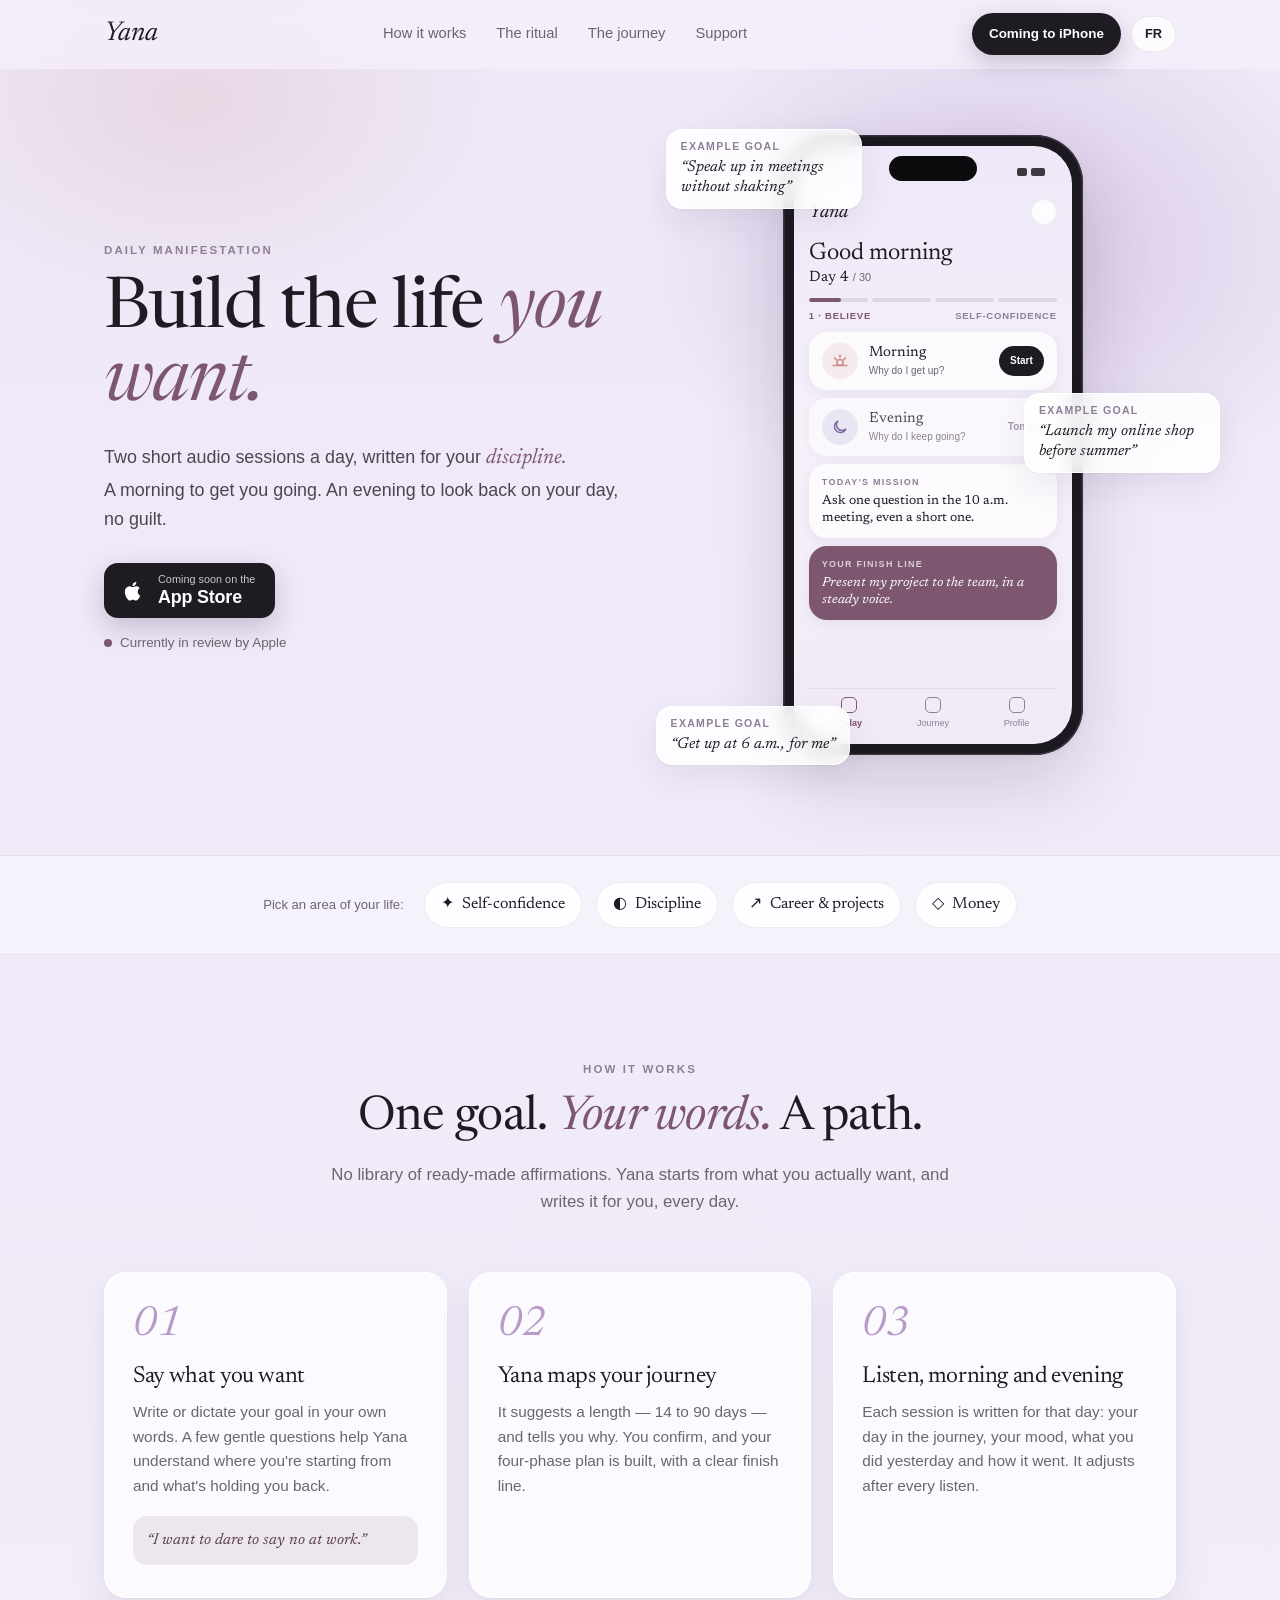
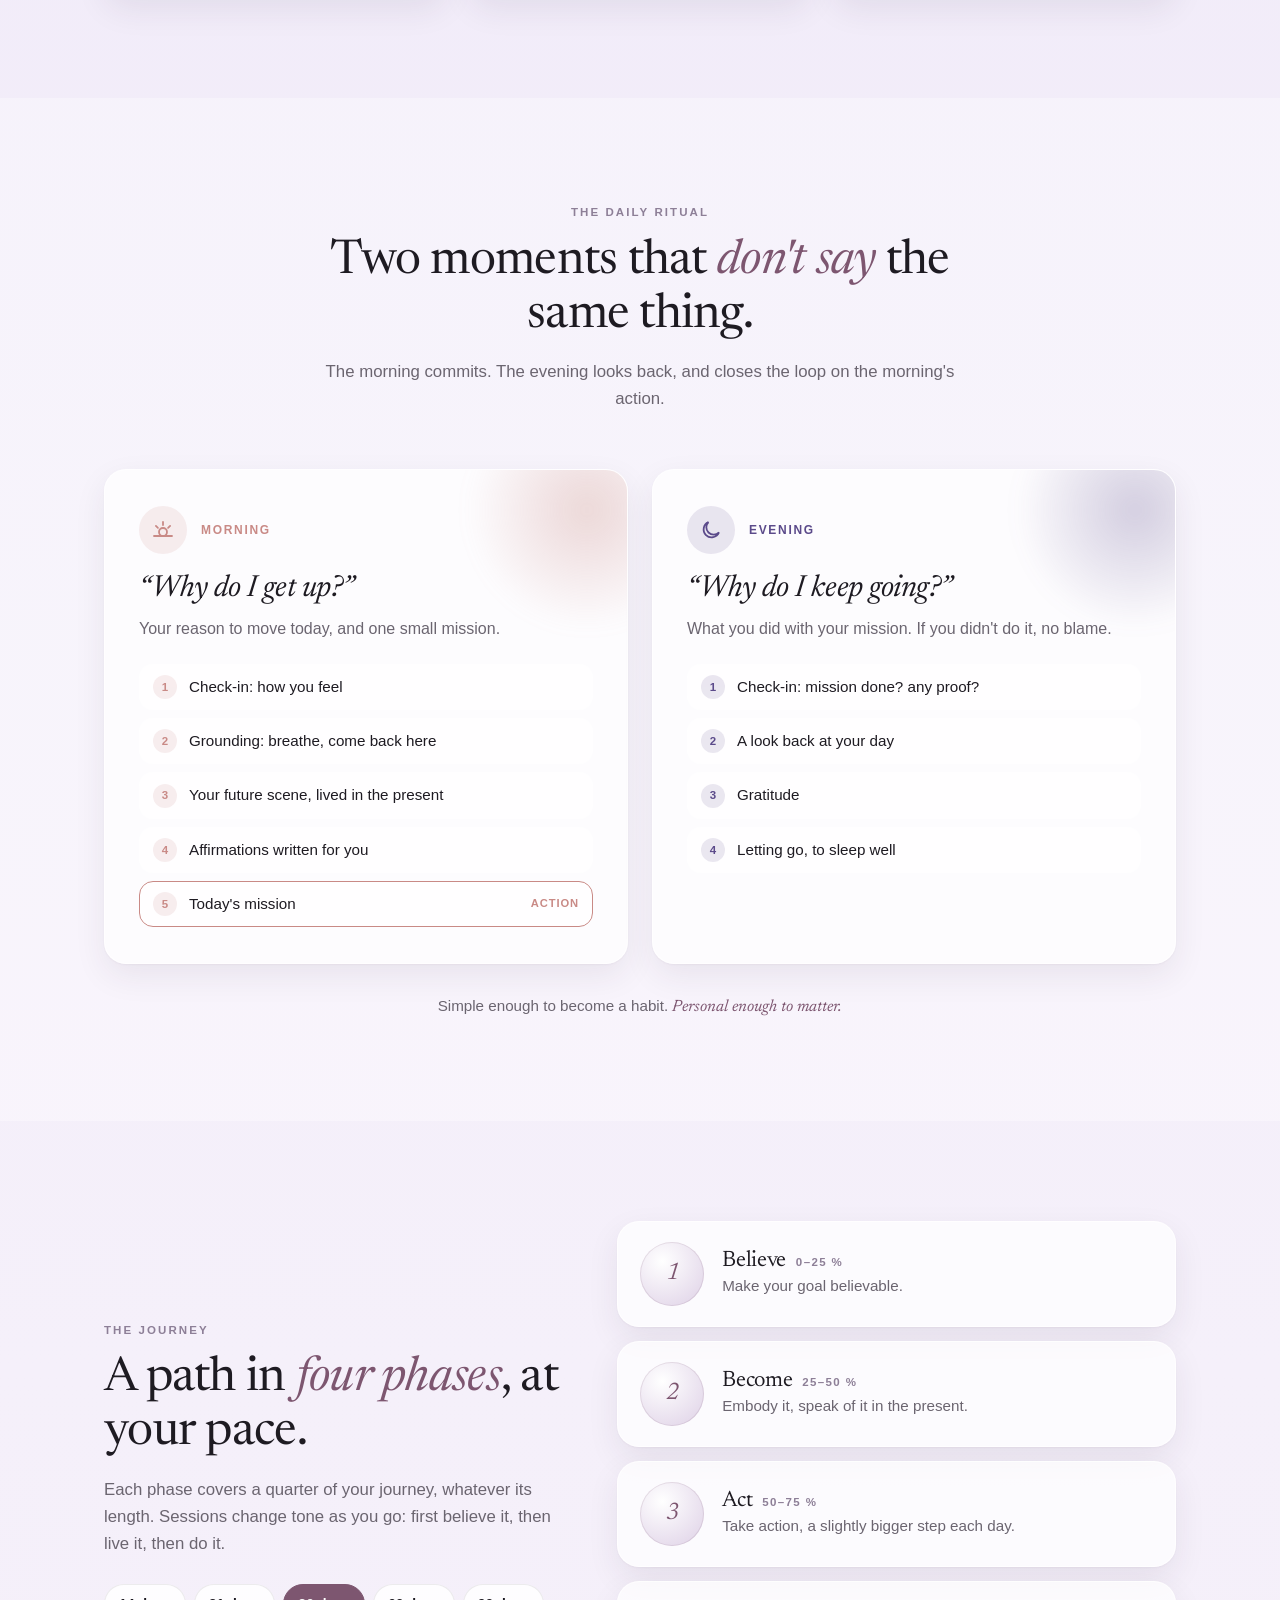
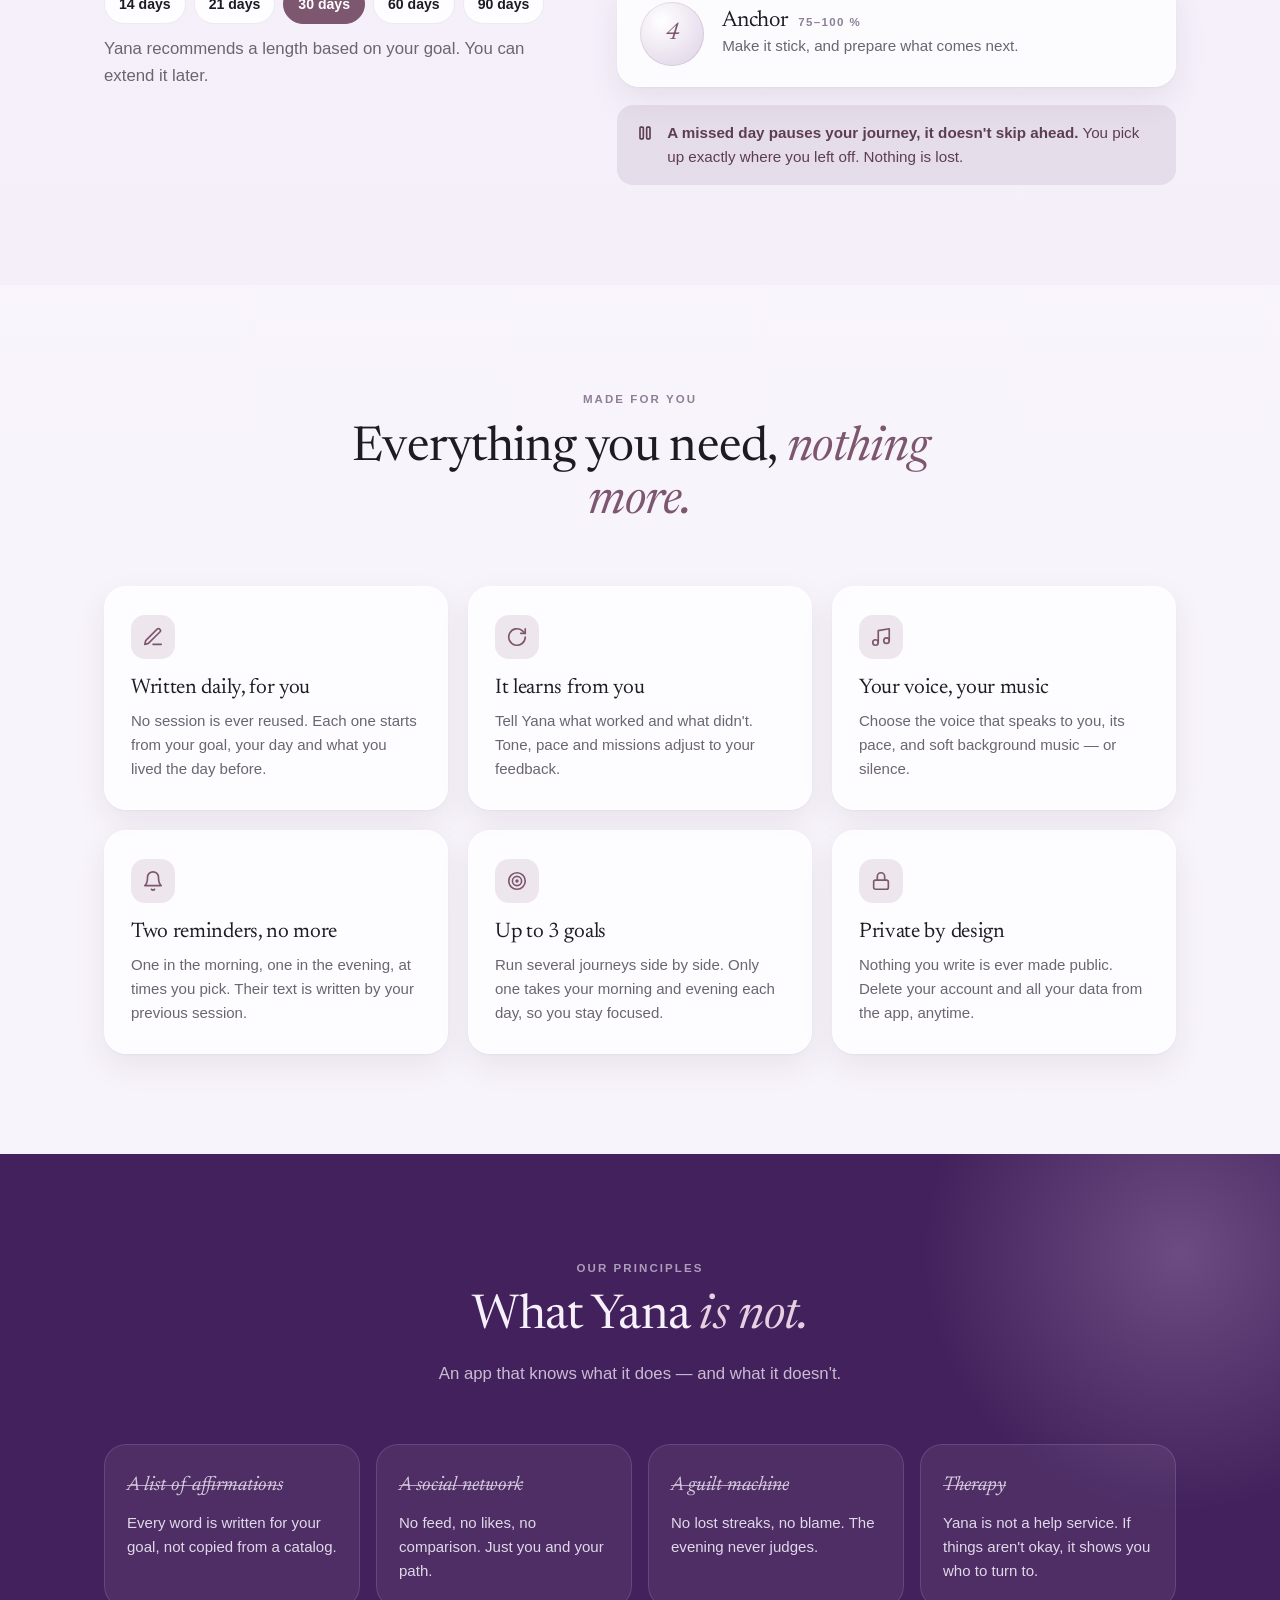
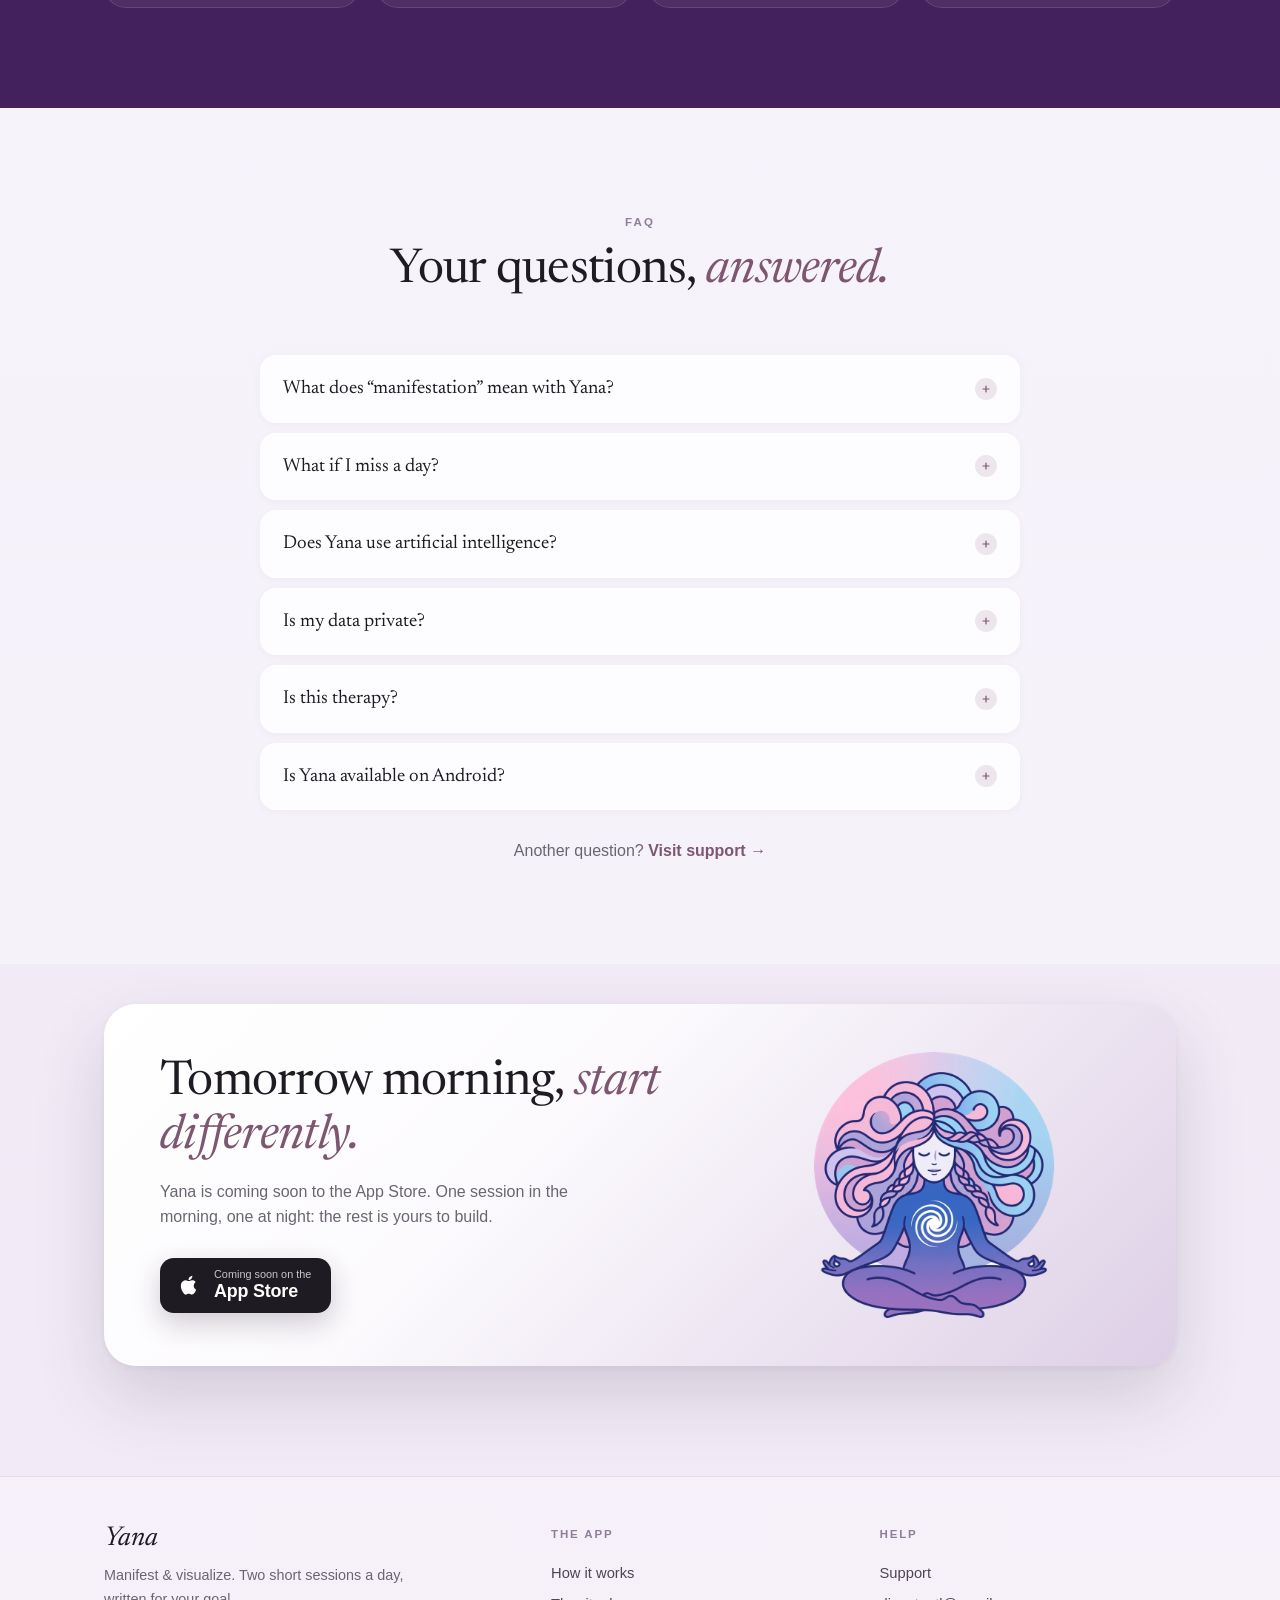
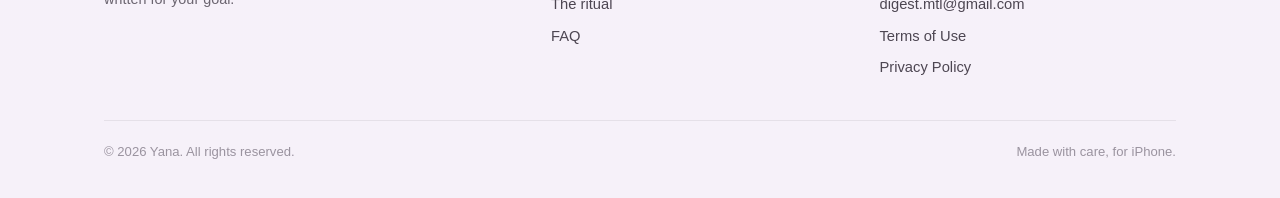
==== commit bfb96abc: "Remove pricing, durations and helpline block; use app support email Co-Authored-By: Claude Opus 5.5 " ====
--- a/index.html
+++ b/index.html
@@ -25,7 +25,6 @@
       <a href="#how" data-fr="Comment ça marche">How it works</a>
       <a href="#ritual" data-fr="Le rituel">The ritual</a>
       <a href="#journey" data-fr="Le parcours">The journey</a>
-      <a href="#pricing" data-fr="Tarifs">Pricing</a>
       <a href="support.html">Support</a>
     </nav>
     <div class="header-actions">
@@ -41,7 +40,7 @@
   <section class="hero">
     <div class="container hero-grid">
       <div class="hero-copy">
-        <span class="eyebrow" data-fr="Manifestation quotidienne · iPhone">Daily manifestation · iPhone</span>
+        <span class="eyebrow" data-fr="Manifestation quotidienne">Daily manifestation</span>
         <h1 data-fr="Construis la vie &lt;em&gt;que tu veux.&lt;/em&gt;">Build the life <em>you want.</em></h1>
         <p class="hero-sub">
           <span data-fr="Deux courtes séances audio par jour, écrites pour ta">Two short audio sessions a day, written for your</span>
@@ -63,16 +62,9 @@
           <p class="cta-note js-store-note"><span class="dot-pulse"></span><span data-fr="En cours de validation par Apple">Currently in review by Apple</span></p>
         </div>
 
-        <div class="hero-meta">
-          <span><svg viewBox="0 0 24 24" fill="none" stroke="currentColor" stroke-width="2" stroke-linecap="round"><circle cx="12" cy="12" r="9"/><path d="M12 7v5l3 2"/></svg><span data-fr="≈ 1 min 30 par séance">≈ 1 min 30 per session</span></span>
-          <span><svg viewBox="0 0 24 24" fill="none" stroke="currentColor" stroke-width="2" stroke-linecap="round"><path d="M12 3l7 3v6c0 4.5-3 7.8-7 9-4-1.2-7-4.5-7-9V6l7-3z"/></svg><span data-fr="Rien n'est rendu public">Nothing is ever public</span></span>
-          <span><svg viewBox="0 0 24 24" fill="none" stroke="currentColor" stroke-width="2" stroke-linecap="round"><path d="M4 5h9M8.5 3v2M6 5c0 4 3 7 7 8M11 5c-.5 4-3.5 7-7 8"/><path d="M13 21l4-9 4 9M14.5 18h5"/></svg><span data-fr="Français &amp; anglais">English &amp; French</span></span>
-        </div>
       </div>
 
       <div class="hero-visual" aria-hidden="true">
-        <img class="halo" src="assets/figure.png" alt="" width="720" height="800">
-
         <div class="goal-chip c1"><small data-fr="Exemple d'objectif">Example goal</small><span data-fr="« Prendre la parole en réunion sans trembler »">“Speak up in meetings without shaking”</span></div>
         <div class="goal-chip c2"><small data-fr="Exemple d'objectif">Example goal</small><span data-fr="« Lancer ma boutique en ligne avant l'été »">“Launch my online shop before summer”</span></div>
         <div class="goal-chip c3"><small data-fr="Exemple d'objectif">Example goal</small><span data-fr="« Me lever à 6 h, pour moi »">“Get up at 6 a.m., for me”</span></div>
@@ -98,7 +90,7 @@
             <div class="ps-card ps-session evening">
               <span class="sun"><svg viewBox="0 0 24 24" fill="none" stroke="currentColor" stroke-width="2" stroke-linecap="round"><path d="M20 14.5A8 8 0 1 1 9.5 4a6.5 6.5 0 0 0 10.5 10.5z"/></svg></span>
               <span class="txt"><b data-fr="Soir">Evening</b><small data-fr="Pourquoi je continue ?">Why do I keep going?</small></span>
-              <span class="ps-lock" data-fr="21 h">9 p.m.</span>
+              <span class="ps-lock" data-fr="Ce soir">Tonight</span>
             </div>
             <div class="ps-card ps-mission">
               <div class="lbl" data-fr="Ta mission du jour">Today's mission</div>
@@ -167,7 +159,7 @@
         <article class="card slot morning reveal">
           <div class="slot-top">
             <span class="slot-icon"><svg viewBox="0 0 24 24" fill="none" stroke="currentColor" stroke-width="1.8" stroke-linecap="round"><circle cx="12" cy="14" r="4"/><path d="M12 4v3M4.9 7.9l2 2M19.1 7.9l-2 2M3 18h18"/></svg></span>
-            <span class="slot-when" data-fr="Le matin · jusqu'à midi">Morning · until noon</span>
+            <span class="slot-when" data-fr="Le matin">Morning</span>
           </div>
           <h3 data-fr="« Pourquoi je me lève ? »">“Why do I get up?”</h3>
           <p data-fr="Ta raison d'avancer aujourd'hui, et une seule petite mission.">Your reason to move today, and one small mission.</p>
@@ -182,7 +174,7 @@
         <article class="card slot evening reveal">
           <div class="slot-top">
             <span class="slot-icon"><svg viewBox="0 0 24 24" fill="none" stroke="currentColor" stroke-width="1.8" stroke-linecap="round"><path d="M20 14.5A8 8 0 1 1 9.5 4a6.5 6.5 0 0 0 10.5 10.5z"/></svg></span>
-            <span class="slot-when" data-fr="Le soir · à l'heure de ton rappel">Evening · at your reminder time</span>
+            <span class="slot-when" data-fr="Le soir">Evening</span>
           </div>
           <h3 data-fr="« Pourquoi je continue ? »">“Why do I keep going?”</h3>
           <p data-fr="Ce que tu as fait de ta mission. Si tu ne l'as pas faite, aucun reproche.">What you did with your mission. If you didn't do it, no blame.</p>
@@ -194,7 +186,7 @@
           </ol>
         </article>
       </div>
-      <p class="ritual-note reveal" data-fr="Environ &lt;em&gt;1 min 30&lt;/em&gt; chacune. Assez court pour ne jamais sauter, assez précis pour compter.">About <em>1 min 30</em> each. Short enough to never skip, precise enough to matter.</p>
+      <p class="ritual-note reveal" data-fr="Assez simple pour devenir une habitude. &lt;em&gt;Assez personnel pour compter.&lt;/em&gt;">Simple enough to become a habit. <em>Personal enough to matter.</em></p>
     </div>
   </section>
 
@@ -285,46 +277,6 @@
     </div>
   </section>
 
-  <!-- ============ TARIFS ============ -->
-  <section id="pricing">
-    <div class="container">
-      <div class="section-head reveal">
-        <span class="eyebrow" data-fr="Tarifs">Pricing</span>
-        <h2 data-fr="Essaie d'abord. &lt;em&gt;Décide ensuite.&lt;/em&gt;">Try it first. <em>Decide later.</em></h2>
-        <p data-fr="Ta première séance est offerte pendant l'inscription, avant même de voir une offre.">Your first session is free during sign-up, before you even see an offer.</p>
-      </div>
-      <div class="trial-banner reveal">
-        <span>✦</span><span data-fr="&lt;b&gt;7 jours d'essai gratuit&lt;/b&gt; sur les deux formules — une semaine entière de rituel.">
-          <b>7-day free trial</b> on both plans — a full week of the ritual.</span>
-      </div>
-      <div class="pricing-grid">
-        <article class="card price reveal">
-          <h3 data-fr="Mensuel">Monthly</h3>
-          <div class="amount">$14.99<small data-fr=" / mois"> / month</small></div>
-          <div class="per" data-fr="Sans engagement">No commitment</div>
-          <ul>
-            <li><svg viewBox="0 0 24 24" fill="none" stroke="currentColor" stroke-width="2.4" stroke-linecap="round" stroke-linejoin="round"><path d="M5 12l5 5L20 7"/></svg><span data-fr="Matin et soir, chaque jour">Morning and evening, every day</span></li>
-            <li><svg viewBox="0 0 24 24" fill="none" stroke="currentColor" stroke-width="2.4" stroke-linecap="round" stroke-linejoin="round"><path d="M5 12l5 5L20 7"/></svg><span data-fr="Jusqu'à 3 objectifs actifs">Up to 3 active goals</span></li>
-            <li><svg viewBox="0 0 24 24" fill="none" stroke="currentColor" stroke-width="2.4" stroke-linecap="round" stroke-linejoin="round"><path d="M5 12l5 5L20 7"/></svg><span data-fr="Toutes les voix et musiques">All voices and music</span></li>
-          </ul>
-        </article>
-        <article class="card price featured reveal">
-          <span class="price-tag" data-fr="Meilleur prix">Best value</span>
-          <h3 data-fr="Annuel">Yearly</h3>
-          <div class="amount">$69.99<small data-fr=" / an"> / year</small></div>
-          <div class="per" data-fr="Soit environ 5,83 $ par mois">About $5.83 a month</div>
-          <ul>
-            <li><svg viewBox="0 0 24 24" fill="none" stroke="currentColor" stroke-width="2.4" stroke-linecap="round" stroke-linejoin="round"><path d="M5 12l5 5L20 7"/></svg><span data-fr="Tout ce qu'offre le mensuel">Everything in Monthly</span></li>
-            <li><svg viewBox="0 0 24 24" fill="none" stroke="currentColor" stroke-width="2.4" stroke-linecap="round" stroke-linejoin="round"><path d="M5 12l5 5L20 7"/></svg><span data-fr="Plus de 60 % d'économie sur un an">Over 60% cheaper over a year</span></li>
-            <li><svg viewBox="0 0 24 24" fill="none" stroke="currentColor" stroke-width="2.4" stroke-linecap="round" stroke-linejoin="round"><path d="M5 12l5 5L20 7"/></svg><span data-fr="Le temps d'enchaîner plusieurs parcours">Time to complete several journeys</span></li>
-          </ul>
-        </article>
-      </div>
-      <p class="pricing-note" data-fr="Prix indiqués en dollars US ; le montant exact dans ta devise s'affiche dans l'App Store. Abonnement à renouvellement automatique : gère-le ou annule-le à tout moment dans les réglages de ton identifiant Apple, au moins 24 h avant la fin de la période en cours.">
-        Prices shown in US dollars; the exact amount in your currency is shown in the App Store. Auto-renewable subscription: manage or cancel anytime in your Apple ID settings, at least 24 hours before the end of the current period.
-      </p>
-    </div>
-  </section>
 
   <!-- ============ FAQ ============ -->
   <section id="faq" class="ritual">
@@ -339,10 +291,6 @@
           <div class="answer"><p data-fr="Se représenter clairement la vie qu'on veut, y croire, puis agir chaque jour dans sa direction. Yana combine visualisation, affirmations écrites pour toi et une petite mission concrète chaque matin. La visualisation seule ne suffit pas : c'est l'action quotidienne qui compte.">Picturing the life you want clearly, believing in it, then acting toward it every day. Yana combines visualization, affirmations written for you, and one small concrete mission each morning. Visualization alone isn't enough — the daily action is what counts.</p></div>
         </details>
         <details class="faq-item reveal">
-          <summary data-fr="Combien de temps dure une séance ?">How long is a session?</summary>
-          <div class="answer"><p data-fr="Environ 1 min 30 à 2 min. Deux par jour : une le matin (jusqu'à midi) et une le soir (à l'heure de ton rappel, 21 h par défaut).">About 1 min 30 to 2 min. Two a day: one in the morning (until noon) and one in the evening (at your reminder time, 9 p.m. by default).</p></div>
-        </details>
-        <details class="faq-item reveal">
           <summary data-fr="Et si je rate un jour ?">What if I miss a day?</summary>
           <div class="answer"><p data-fr="Ton parcours se met simplement en pause. Il ne saute pas de jour : tu reprends là où tu en étais, sans reproche.">Your journey simply pauses. It doesn't skip a day: you pick up where you left off, with no blame.</p></div>
         </details>
@@ -356,7 +304,7 @@
         </details>
         <details class="faq-item reveal">
           <summary data-fr="Est-ce une thérapie ?">Is this therapy?</summary>
-          <div class="answer"><p data-fr="Non. Yana est un outil de développement personnel, pas un service médical ni psychologique. Si tu traverses un moment difficile, parle à un professionnel ou à une ligne d'aide — la &lt;a href=&quot;support.html#crisis&quot;&gt;page Support&lt;/a&gt; en liste quelques-unes.">No. Yana is a personal growth tool, not a medical or psychological service. If you're going through a hard time, talk to a professional or a helpline — the <a href="support.html#crisis">Support page</a> lists a few.</p></div>
+          <div class="answer"><p data-fr="Non. Yana est un outil de développement personnel, pas un service médical ni psychologique. Si tu traverses un moment difficile, parle à un professionnel de santé.">No. Yana is a personal growth tool, not a medical or psychological service. If you are going through a hard time, please talk to a health professional.</p></div>
         </details>
         <details class="faq-item reveal">
           <summary data-fr="Yana est-elle disponible sur Android ?">Is Yana available on Android?</summary>
@@ -373,7 +321,7 @@
       <div class="final-card reveal">
         <div>
           <h2 data-fr="Demain matin, &lt;em&gt;commence autrement.&lt;/em&gt;">Tomorrow morning, <em>start differently.</em></h2>
-          <p data-fr="Yana arrive bientôt sur l'App Store. Une minute trente le matin, une minute trente le soir : le reste, c'est toi qui le construis.">Yana is coming soon to the App Store. A minute and a half in the morning, a minute and a half at night: the rest is yours to build.</p>
+          <p data-fr="Yana arrive bientôt sur l'App Store. Une séance le matin, une séance le soir : le reste, c'est toi qui le construis.">Yana is coming soon to the App Store. One session in the morning, one at night: the rest is yours to build.</p>
           <a class="store-badge js-store" aria-disabled="true" role="link">
             <svg viewBox="0 0 24 24" fill="currentColor" aria-hidden="true"><path d="M16.37 12.6c-.02-2.2 1.8-3.26 1.88-3.31-1.03-1.5-2.62-1.7-3.19-1.73-1.36-.14-2.65.8-3.34.8-.69 0-1.75-.78-2.88-.76-1.48.02-2.85.86-3.61 2.19-1.54 2.67-.39 6.63 1.11 8.8.73 1.06 1.6 2.25 2.75 2.2 1.1-.04 1.52-.71 2.85-.71 1.33 0 1.71.71 2.88.69 1.19-.02 1.94-1.08 2.67-2.14.84-1.23 1.19-2.42 1.21-2.48-.03-.01-2.32-.89-2.33-3.55zM14.2 6.13c.61-.74 1.02-1.76.91-2.78-.88.04-1.94.59-2.57 1.32-.56.65-1.06 1.69-.93 2.69.98.08 1.98-.5 2.59-1.23z"/></svg>
             <span>
@@ -406,13 +354,12 @@
         <h4 data-fr="L'app">The app</h4>
         <a href="#how" data-fr="Comment ça marche">How it works</a>
         <a href="#ritual" data-fr="Le rituel">The ritual</a>
-        <a href="#pricing" data-fr="Tarifs">Pricing</a>
         <a href="#faq">FAQ</a>
       </div>
       <div class="footer-col">
         <h4 data-fr="Aide">Help</h4>
         <a href="support.html">Support</a>
-        <a href="mailto:support@snkode.com">support@snkode.com</a>
+        <a href="mailto:digest.mtl@gmail.com">digest.mtl@gmail.com</a>
         <a href="https://stephanenkengue.github.io/Yana-legal/terms-en.html" data-fr-href="https://stephanenkengue.github.io/Yana-legal/terms.html" data-fr="Conditions d'utilisation">Terms of Use</a>
         <a href="https://stephanenkengue.github.io/Yana-legal/privacy-en.html" data-fr-href="https://stephanenkengue.github.io/Yana-legal/privacy.html" data-fr="Politique de confidentialité">Privacy Policy</a>
       </div>
--- a/styles.css
+++ b/styles.css
@@ -232,18 +232,8 @@
 }
 .rotator.out { opacity: 0; transform: translateY(6px); }
 
-.hero-meta {
-  display: flex;
-  flex-wrap: wrap;
-  gap: 8px 18px;
-  margin-top: 26px;
-  font-size: 0.84rem;
-  color: var(--text-2);
-}
-.hero-meta span { display: inline-flex; align-items: center; gap: 6px; }
-.hero-meta svg { width: 15px; height: 15px; color: var(--accent); }
-
-/* Visuel : halo + figure + téléphone */
+
+/* Visuel : bulles + téléphone */
 .hero-visual {
   position: relative;
   display: flex;
@@ -252,22 +242,6 @@
   min-height: 640px;
 }
 
-.halo {
-  position: absolute;
-  top: 40px;
-  left: 50%;
-  width: 470px;
-  max-width: 120%;
-  transform: translateX(-50%);
-  opacity: 0.42;
-  filter: saturate(0.85) blur(0.3px);
-  animation: float 9s ease-in-out infinite;
-  pointer-events: none;
-}
-@keyframes float {
-  0%, 100% { transform: translate(-50%, 0); }
-  50% { transform: translate(-50%, -12px); }
-}
 
 .goal-chip {
   position: absolute;
@@ -588,35 +562,6 @@
 .not-item .x { font-family: var(--serif); font-style: italic; font-size: 1.25rem; color: rgba(245, 240, 250, 0.8); text-decoration: line-through; text-decoration-thickness: 1px; text-decoration-color: rgba(230, 207, 224, 0.75); margin-bottom: 10px; }
 .not-item p { font-size: 0.94rem; color: rgba(245, 240, 250, 0.88); }
 
-/* Tarifs */
-.pricing-grid { display: grid; grid-template-columns: 1fr 1fr; gap: 22px; max-width: 760px; margin: 0 auto; }
-.price { padding: 34px 30px; position: relative; display: flex; flex-direction: column; }
-.price.featured { background: var(--surface-strong); box-shadow: var(--shadow-lg), 0 0 0 2px var(--accent); }
-.price-tag {
-  position: absolute; top: -13px; left: 30px;
-  background: var(--accent); color: #fff;
-  font-size: 0.72rem; font-weight: 600; letter-spacing: 0.08em; text-transform: uppercase;
-  padding: 5px 12px; border-radius: 999px;
-}
-.price h3 { font-size: 1.5rem; margin-bottom: 4px; }
-.price .amount { font-family: var(--serif); font-size: 3rem; line-height: 1.1; margin: 10px 0 2px; }
-.price .amount small { font-family: var(--sans); font-size: 0.95rem; color: var(--text-2); }
-.price .per { color: var(--text-muted); font-size: 0.88rem; min-height: 1.4em; }
-.price ul { list-style: none; margin: 22px 0 0; display: flex; flex-direction: column; gap: 10px; }
-.price li { display: flex; gap: 10px; font-size: 0.94rem; color: var(--text-3); }
-.price li svg { flex: none; width: 18px; height: 18px; color: var(--accent); margin-top: 3px; }
-.trial-banner {
-  max-width: 760px; margin: 0 auto 26px;
-  display: flex; align-items: center; justify-content: center; gap: 10px;
-  padding: 14px 20px;
-  border-radius: 999px;
-  background: var(--surface-strong);
-  border: 1px solid var(--border);
-  font-size: 0.95rem;
-  text-align: center;
-}
-.trial-banner b { color: var(--accent); }
-.pricing-note { max-width: 620px; margin: 26px auto 0; text-align: center; font-size: 0.82rem; color: var(--text-fine); }
 
 /* FAQ */
 .faq-list { max-width: 760px; margin: 0 auto; display: flex; flex-direction: column; gap: 10px; }
@@ -740,25 +685,6 @@
 }
 .kbd { font-weight: 600; color: var(--text-3); }
 
-.crisis {
-  max-width: 860px; margin: 70px auto 0;
-  padding: 34px;
-  border-radius: var(--radius);
-  background: var(--surface-strong);
-  border: 1px solid rgba(180, 72, 90, 0.18);
-  box-shadow: var(--shadow);
-}
-.crisis-head { display: flex; gap: 16px; align-items: flex-start; margin-bottom: 18px; }
-.crisis-head .ic { width: 48px; height: 48px; border-radius: 50%; flex: none; display: grid; place-items: center; background: rgba(180, 72, 90, 0.1); color: #B4485A; }
-.crisis-head .ic svg { width: 22px; height: 22px; }
-.crisis h2 { font-size: 1.6rem; margin-bottom: 4px; }
-.crisis-head p { color: var(--text-2); font-size: 0.95rem; }
-.lines { display: grid; grid-template-columns: repeat(3, 1fr); gap: 10px; }
-.line { padding: 12px 14px; border-radius: 14px; background: var(--bg-mid); font-size: 0.88rem; }
-.line b { display: block; font-size: 1.05rem; color: var(--text); }
-.line span { color: var(--text-2); }
-.crisis-foot { margin-top: 16px; font-size: 0.88rem; color: var(--text-2); }
-.crisis-foot a { color: var(--accent); font-weight: 600; }
 
 /* 404 */
 .notfound { min-height: 70vh; display: grid; place-items: center; text-align: center; padding: 60px 0; }
@@ -782,7 +708,6 @@
   .hero-sub { margin-left: auto; margin-right: auto; }
   .hero-visual { text-align: left; }
   .hero-cta { display: flex; flex-direction: column; align-items: center; }
-  .hero-meta { justify-content: center; }
   .goal-chip.c1 { left: 4%; }
   .goal-chip.c2 { right: 2%; }
   .goal-chip.c3 { left: 6%; }
@@ -801,14 +726,13 @@
   .container { padding: 0 16px; }
   .hero { padding: 36px 0 60px; }
   .hero-visual { min-height: 580px; }
-  .halo { width: 360px; max-width: 96%; top: 30px; }
   .goal-chip { max-width: 170px; font-size: 0.86rem; padding: 8px 11px; }
   .goal-chip.c1 { top: 40px; left: 0; }
   .goal-chip.c2 { display: none; }
   .goal-chip.c3 { bottom: 20px; left: 0; }
   .phone { width: 270px; height: 550px; border-radius: 44px; }
   .phone-screen { border-radius: 34px; }
-  .steps, .ritual-grid, .features-grid, .pricing-grid, .not-grid { grid-template-columns: 1fr; }
+  .steps, .ritual-grid, .features-grid, .not-grid { grid-template-columns: 1fr; }
   .slot { padding: 28px 22px; }
   .final-card { grid-template-columns: 1fr; padding: 36px 24px; text-align: center; }
   .final-card p { margin-left: auto; margin-right: auto; }
@@ -817,14 +741,10 @@
   .footer-brand { grid-column: 1 / -1; }
   .mobile-cta { display: flex; }
   body.has-mobile-cta { padding-bottom: 84px; }
-  .lines { grid-template-columns: 1fr 1fr; }
-  .crisis { padding: 24px 20px; }
   .topics { grid-template-columns: 1fr 1fr; gap: 12px; }
-  .trial-banner { border-radius: 18px; }
 }
 
 @media (max-width: 420px) {
   .topics { grid-template-columns: 1fr; }
-  .lines { grid-template-columns: 1fr; }
   .phone { width: 252px; height: 516px; }
 }
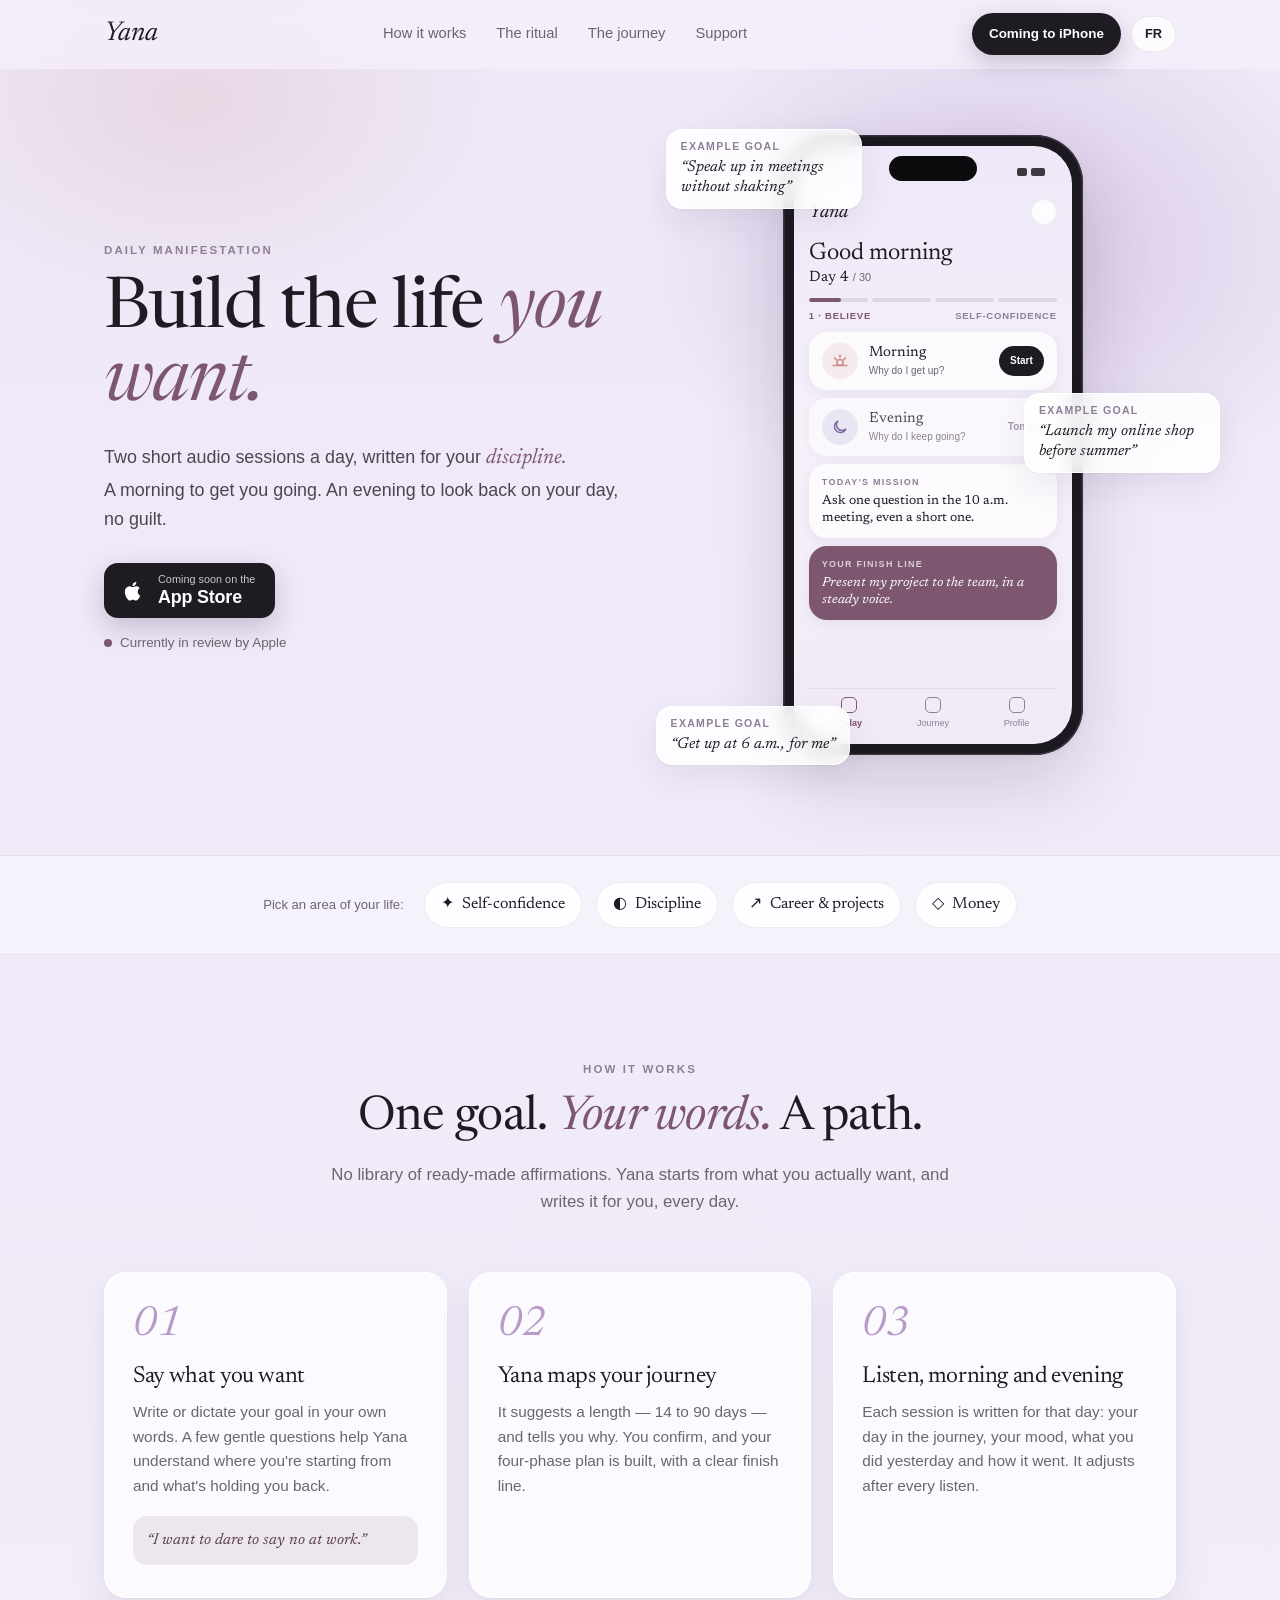
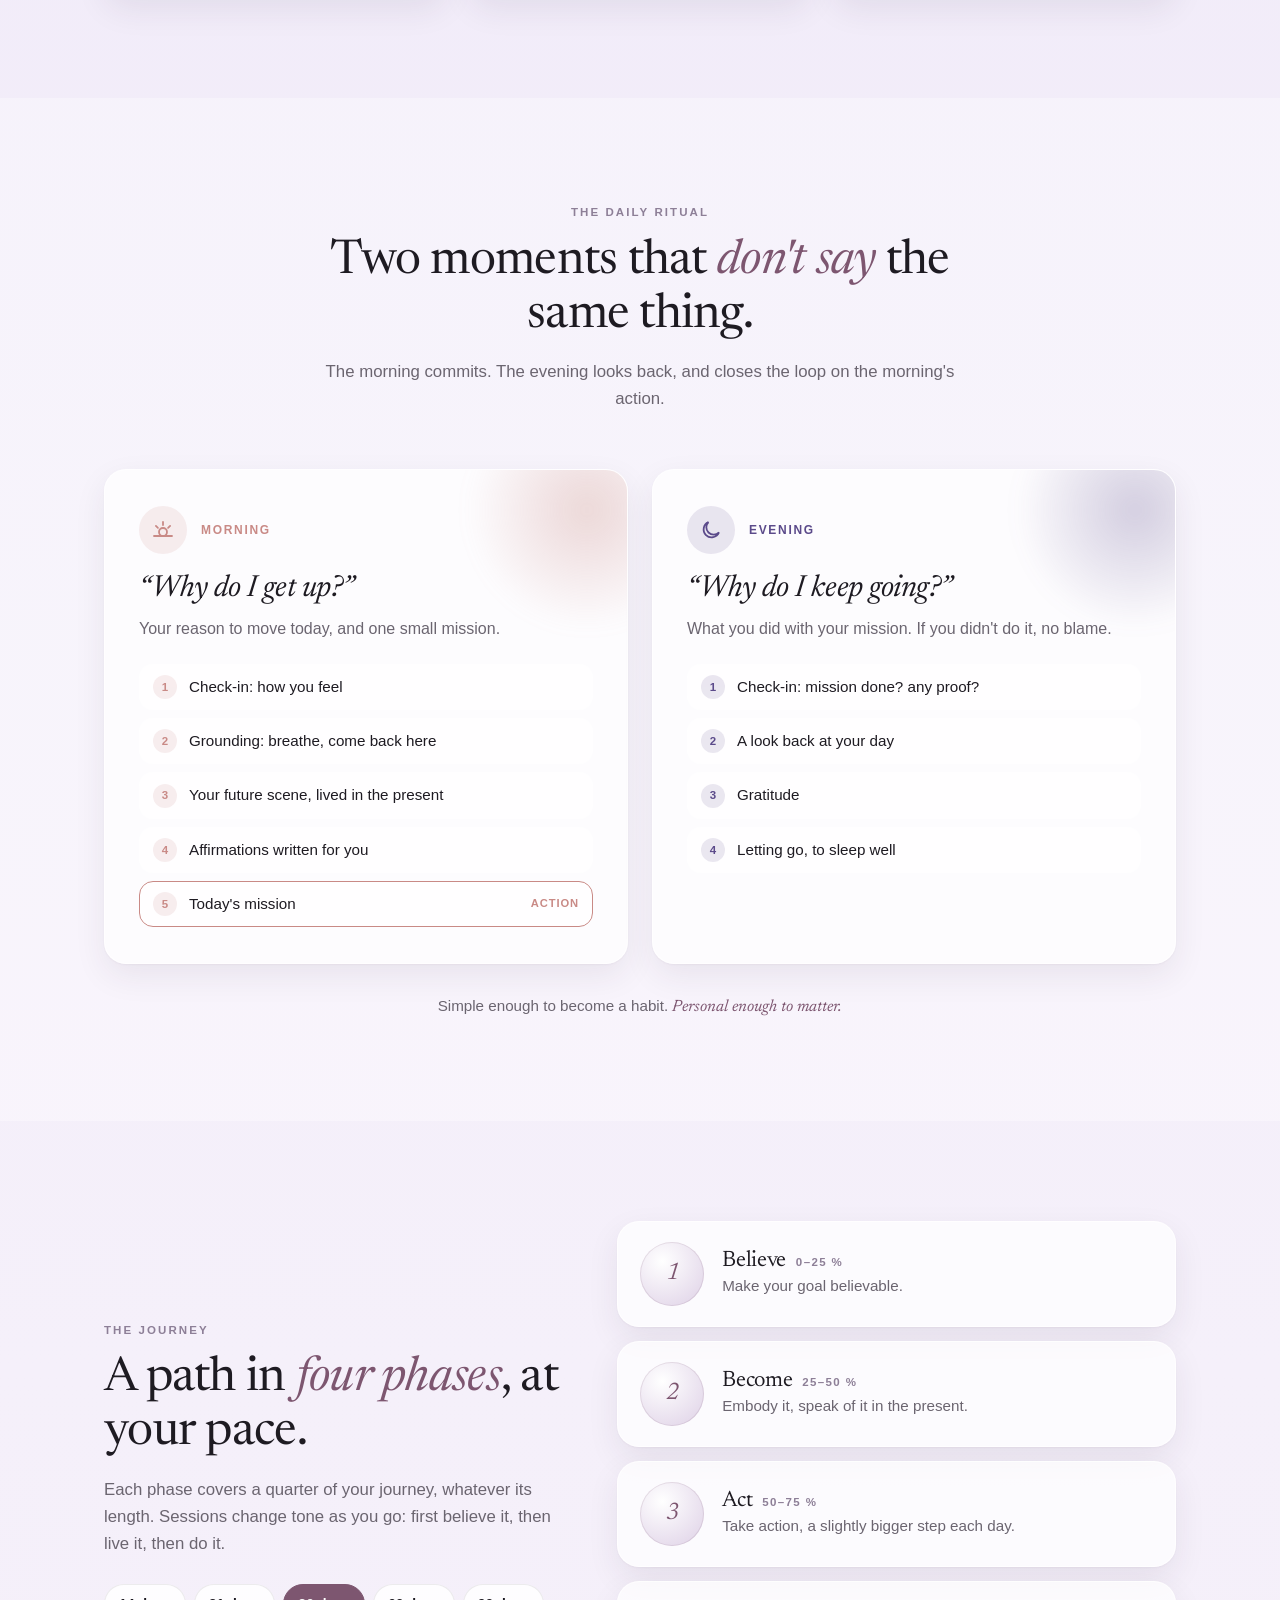
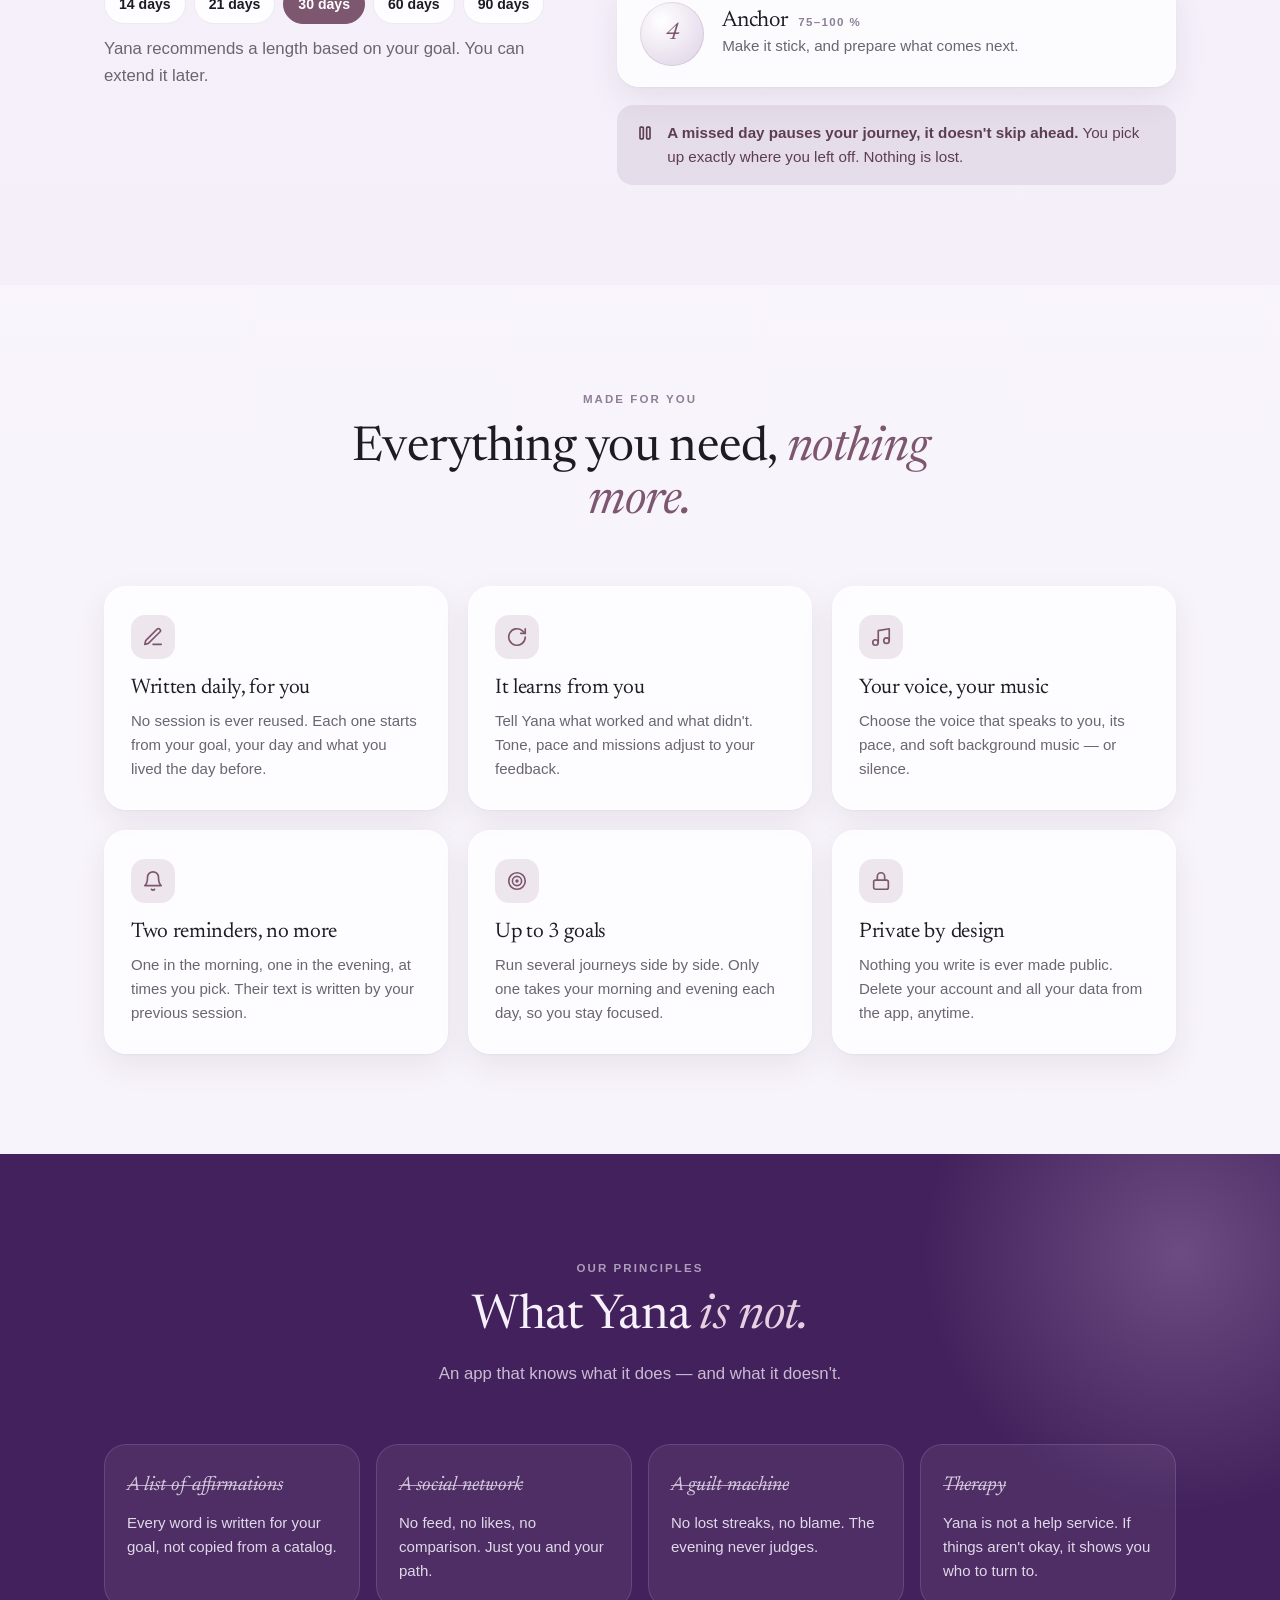
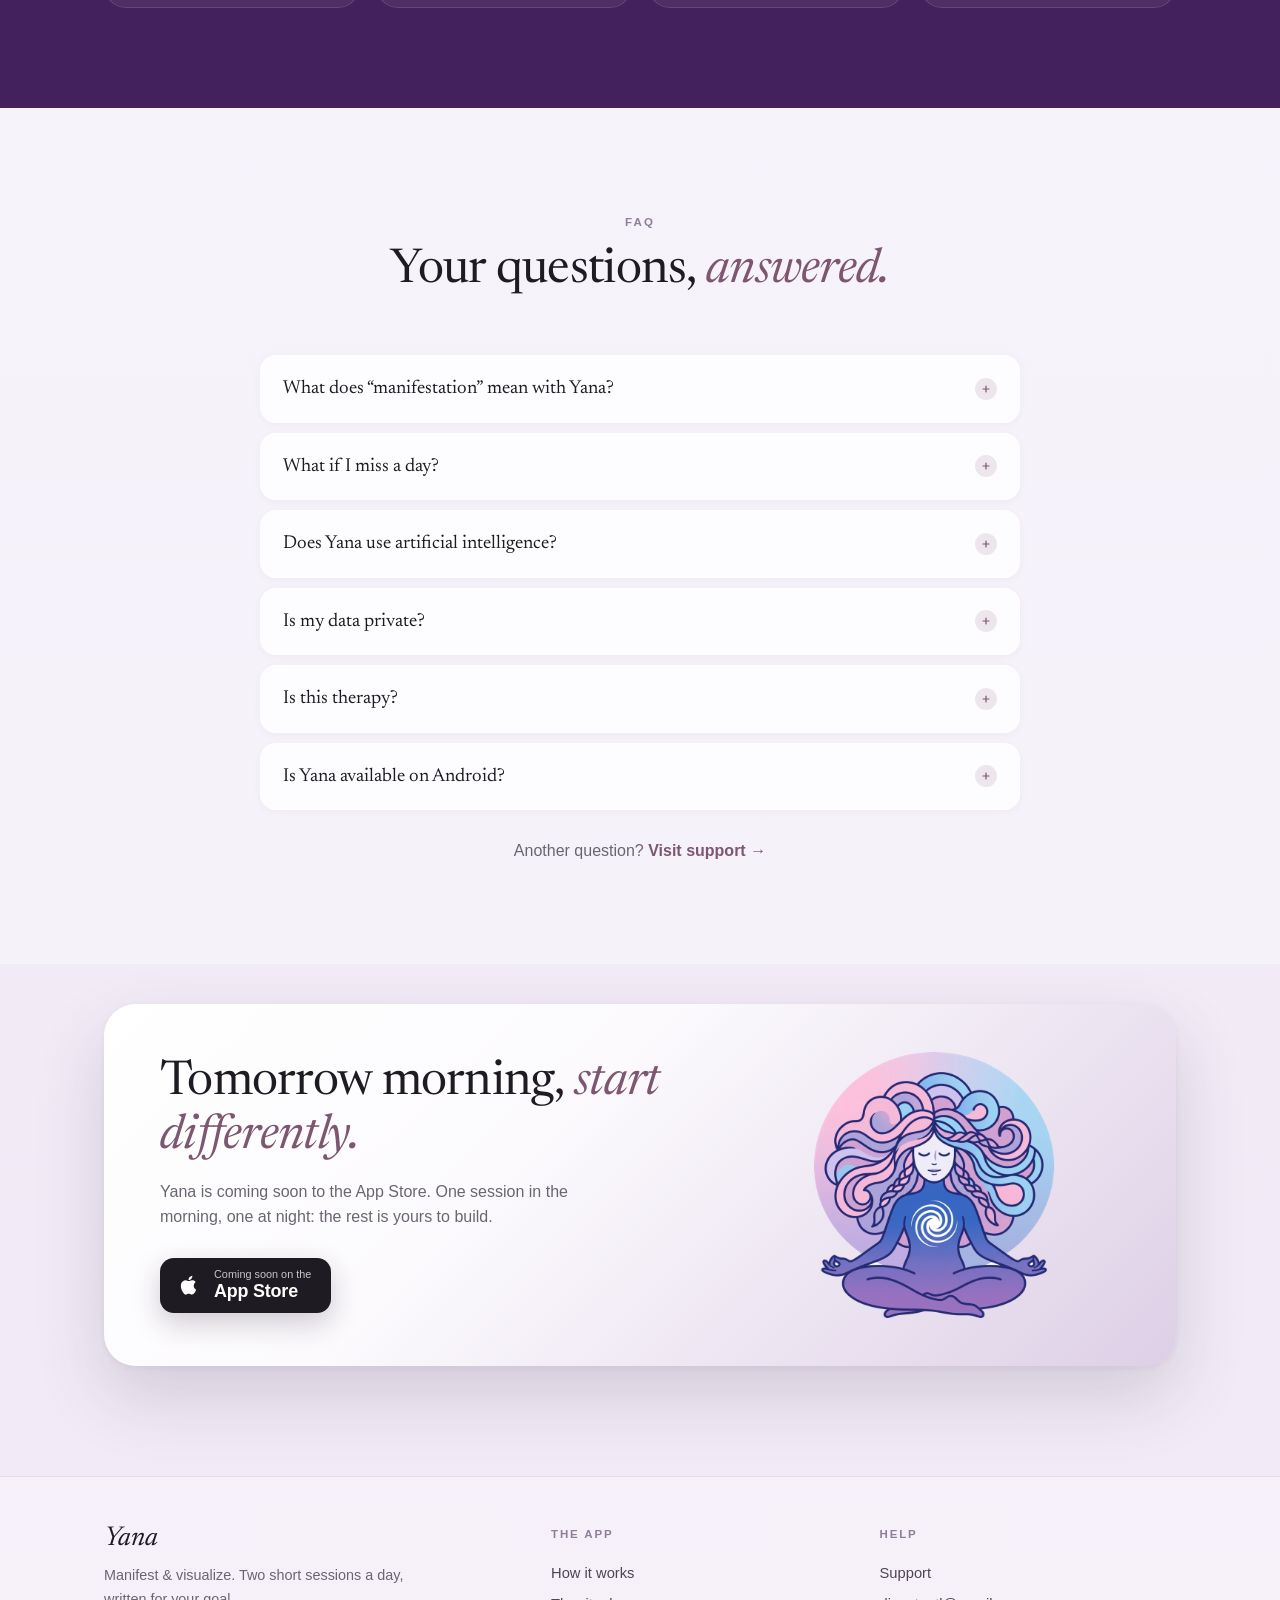
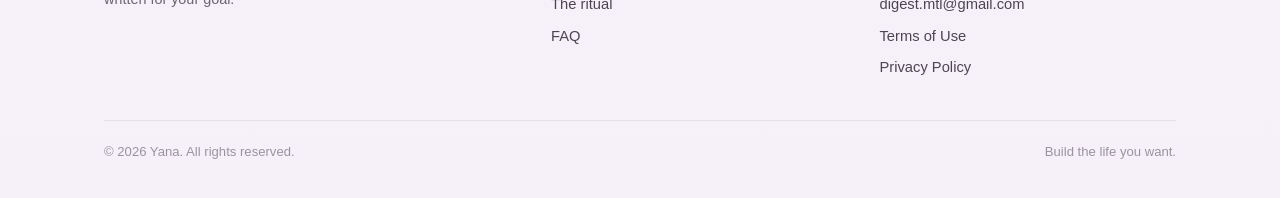
==== commit 237fbcfa: "Use the tagline in the footer Co-Authored-By: Claude Opus 5.5 <noreply@anthropic.com>" ====
--- a/index.html
+++ b/index.html
@@ -366,7 +366,7 @@
     </div>
     <div class="footer-bottom">
       <span>&copy; 2026 Yana. <span data-fr="Tous droits réservés.">All rights reserved.</span></span>
-      <span data-fr="Fait avec soin, pour iPhone.">Made with care, for iPhone.</span>
+      <span data-fr="Construis la vie que tu veux.">Build the life you want.</span>
     </div>
   </div>
 </footer>
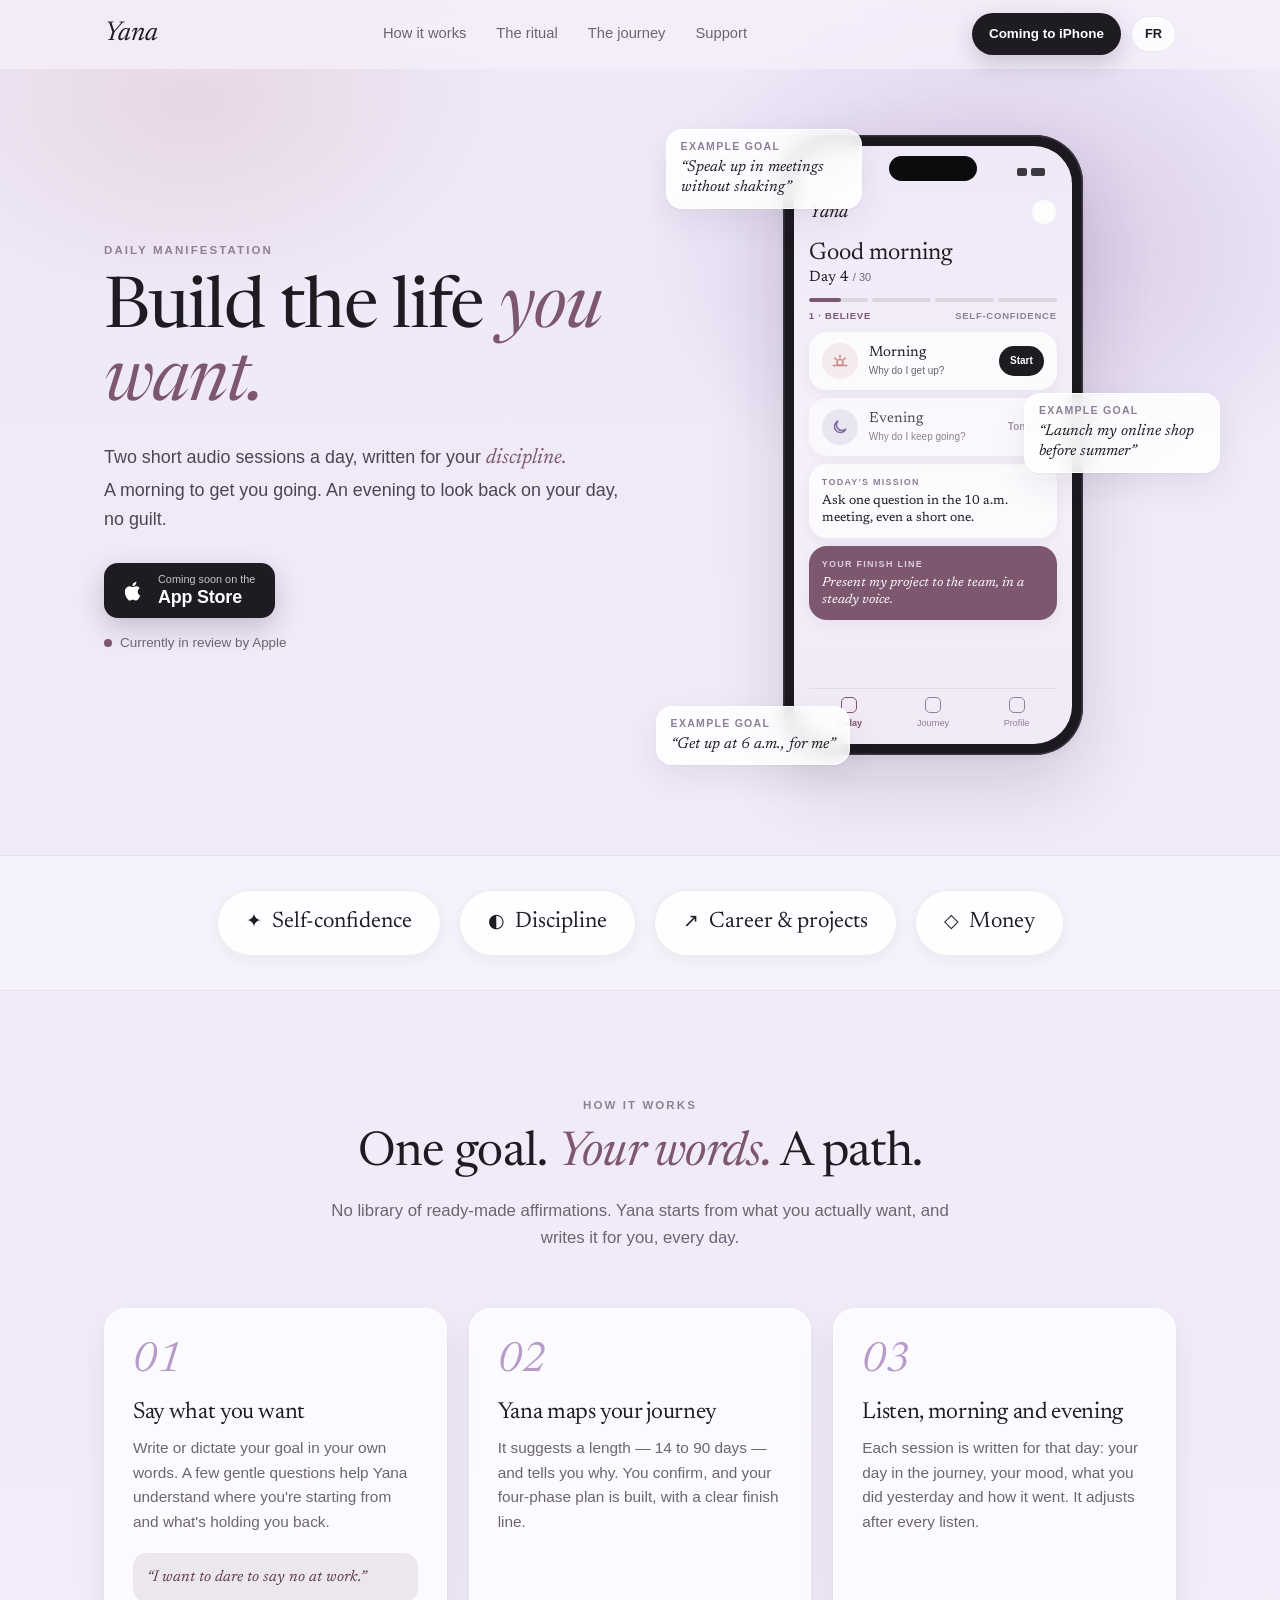
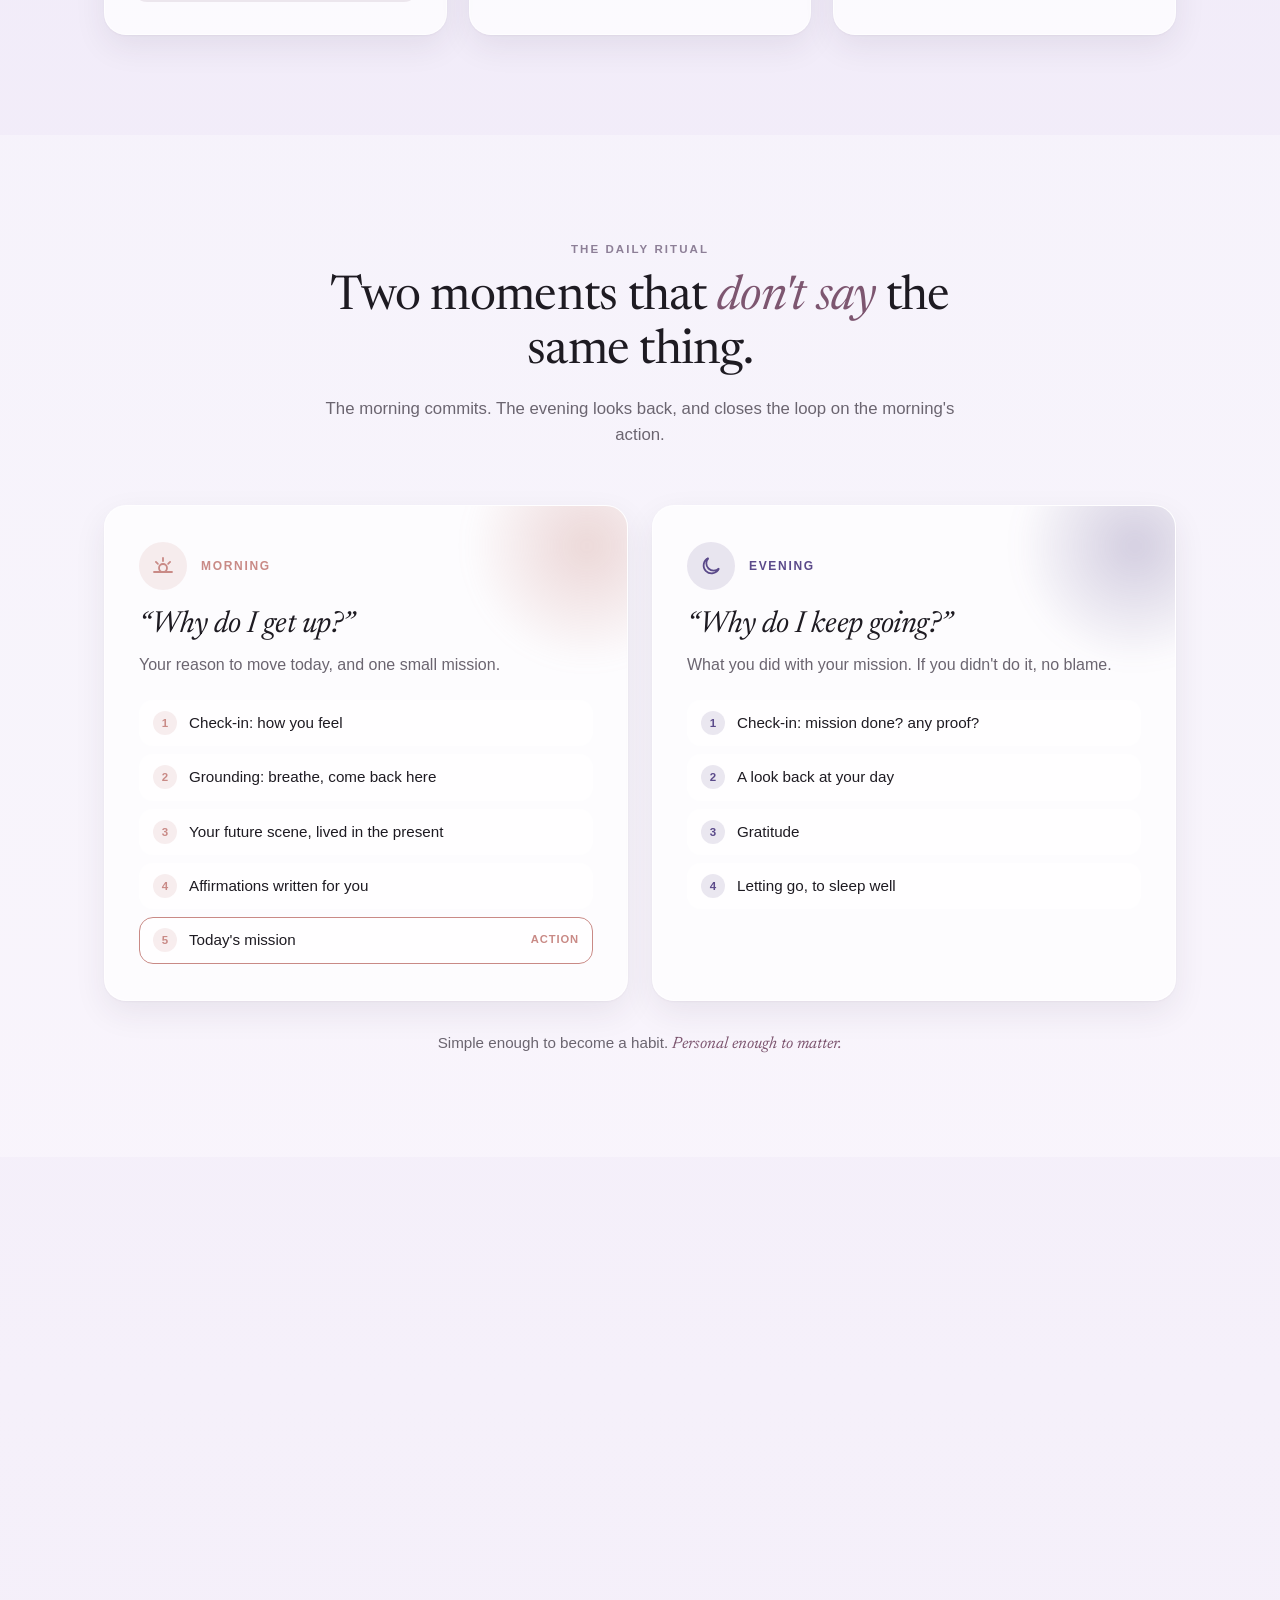
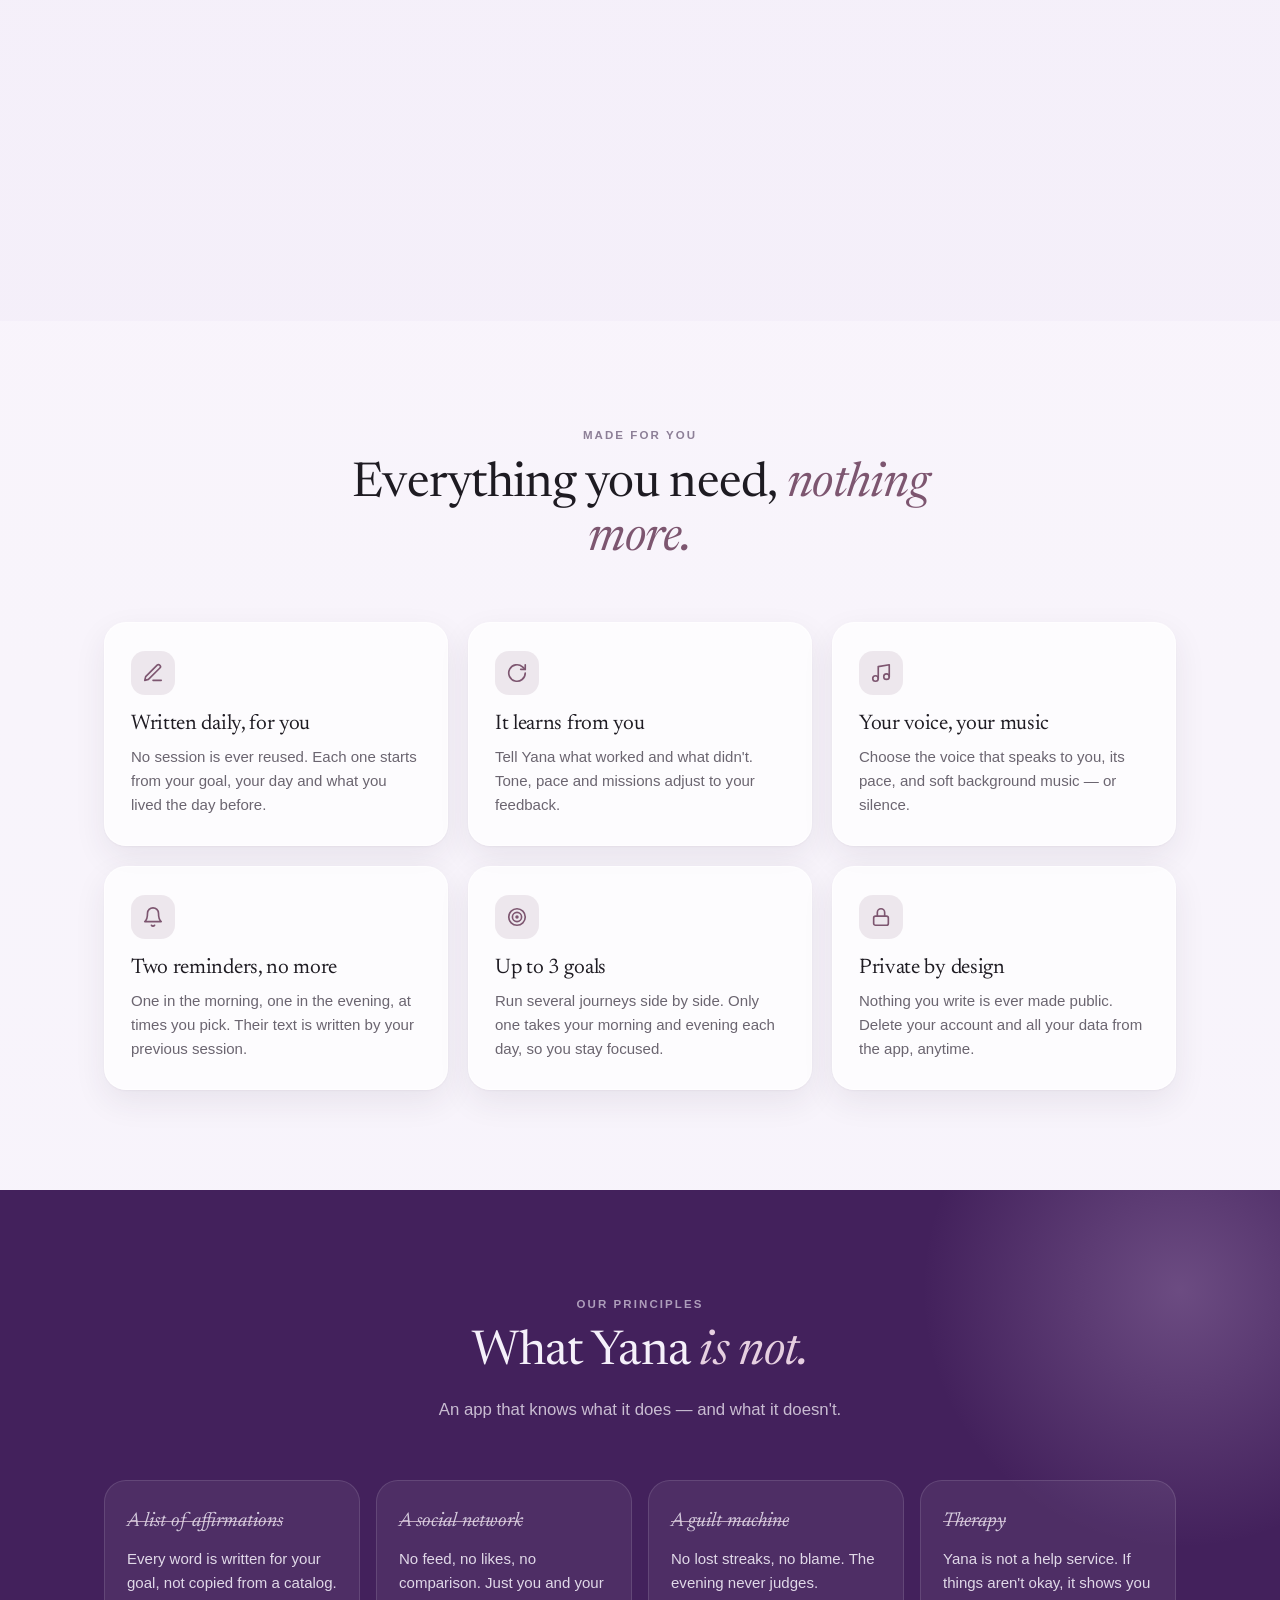
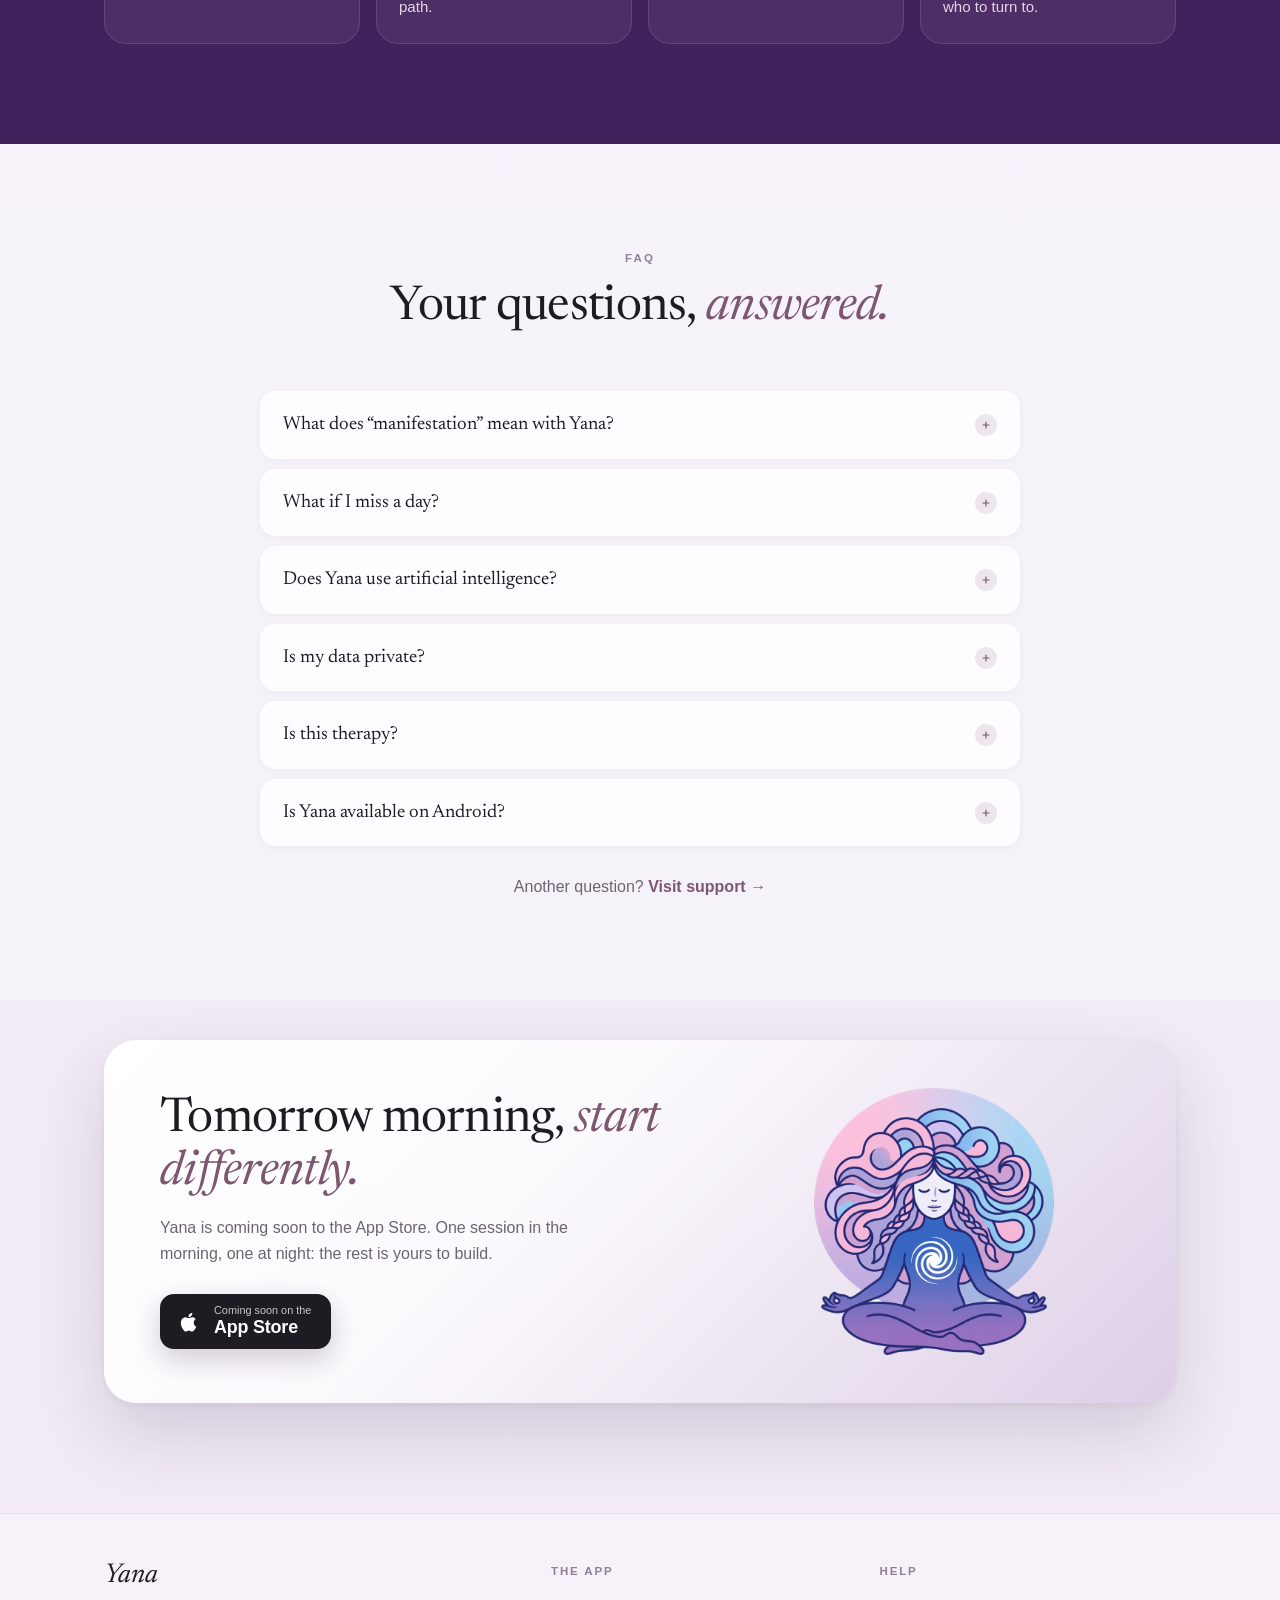
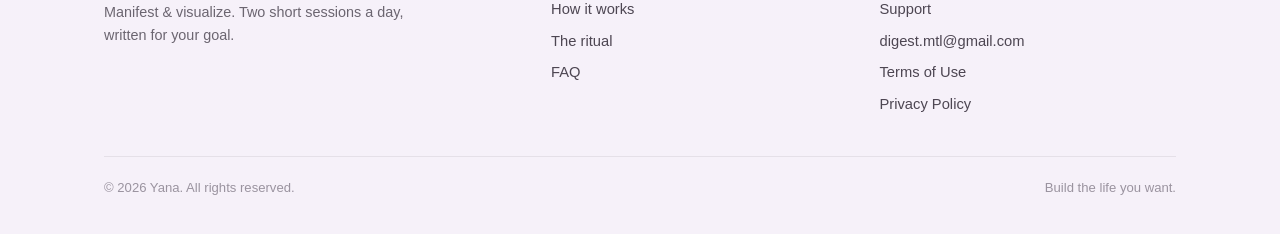
==== commit 614be482: "Enlarge and center the life-area pills, drop their label Co-Authored-By: Claude Opus 5.5 <noreply@an" ====
--- a/index.html
+++ b/index.html
@@ -110,7 +110,6 @@
   <!-- ============ DOMAINES ============ -->
   <div class="domains">
     <div class="container domains-inner">
-      <span class="domains-label" data-fr="Choisis un domaine de ta vie :">Pick an area of your life:</span>
       <span class="domain-pill"><span>✦</span><span data-fr="Confiance en soi">Self-confidence</span></span>
       <span class="domain-pill"><span>◐</span><span data-fr="Discipline">Discipline</span></span>
       <span class="domain-pill"><span>↗</span><span data-fr="Carrière &amp; projets">Career &amp; projects</span></span>
--- a/styles.css
+++ b/styles.css
@@ -382,23 +382,25 @@
 
 /* ---------- Bandeau domaines ---------- */
 .domains {
-  padding: 26px 0;
+  padding: 34px 0;
   border-top: 1px solid var(--border);
   border-bottom: 1px solid var(--border);
   background: rgba(255, 255, 255, 0.35);
 }
-.domains-inner { display: flex; align-items: center; justify-content: center; flex-wrap: wrap; gap: 12px 14px; }
-.domains-label { font-size: 0.82rem; color: var(--text-2); margin-right: 6px; }
+.domains-inner { display: flex; align-items: center; justify-content: center; flex-wrap: nowrap; gap: 18px; }
 .domain-pill {
-  display: inline-flex; align-items: center; gap: 8px;
-  padding: 9px 16px;
+  display: inline-flex; align-items: center; gap: 10px;
+  padding: 14px 28px;
   border-radius: 999px;
   background: var(--surface-strong);
   border: 1px solid var(--border);
+  box-shadow: 0 4px 14px rgba(var(--shadow-ink), 0.05);
   font-family: var(--serif);
-  font-size: 1.05rem;
-}
-.domain-pill span { font-size: 1rem; }
+  font-size: 1.4rem;
+  white-space: nowrap;
+}
+.domain-pill span { font-size: 1.2rem; }
+.domain-pill span + span { font-size: inherit; }
 
 /* ---------- Sections ---------- */
 section { padding: 100px 0; }
@@ -717,6 +719,8 @@
   .not-grid { grid-template-columns: repeat(2, 1fr); }
   .features-grid { grid-template-columns: repeat(2, 1fr); }
   .topics { grid-template-columns: repeat(2, 1fr); }
+  .domains-inner { gap: 12px; }
+  .domain-pill { padding: 11px 16px; font-size: 1.05rem; }
 }
 
 @media (max-width: 760px) {
@@ -740,6 +744,8 @@
   .footer-grid { grid-template-columns: 1fr 1fr; }
   .footer-brand { grid-column: 1 / -1; }
   .mobile-cta { display: flex; }
+  .domains-inner { display: grid; grid-template-columns: repeat(2, max-content); justify-content: center; gap: 10px; }
+  .domain-pill { justify-content: center; padding: 11px 18px; font-size: 1.08rem; }
   body.has-mobile-cta { padding-bottom: 84px; }
   .topics { grid-template-columns: 1fr 1fr; gap: 12px; }
 }
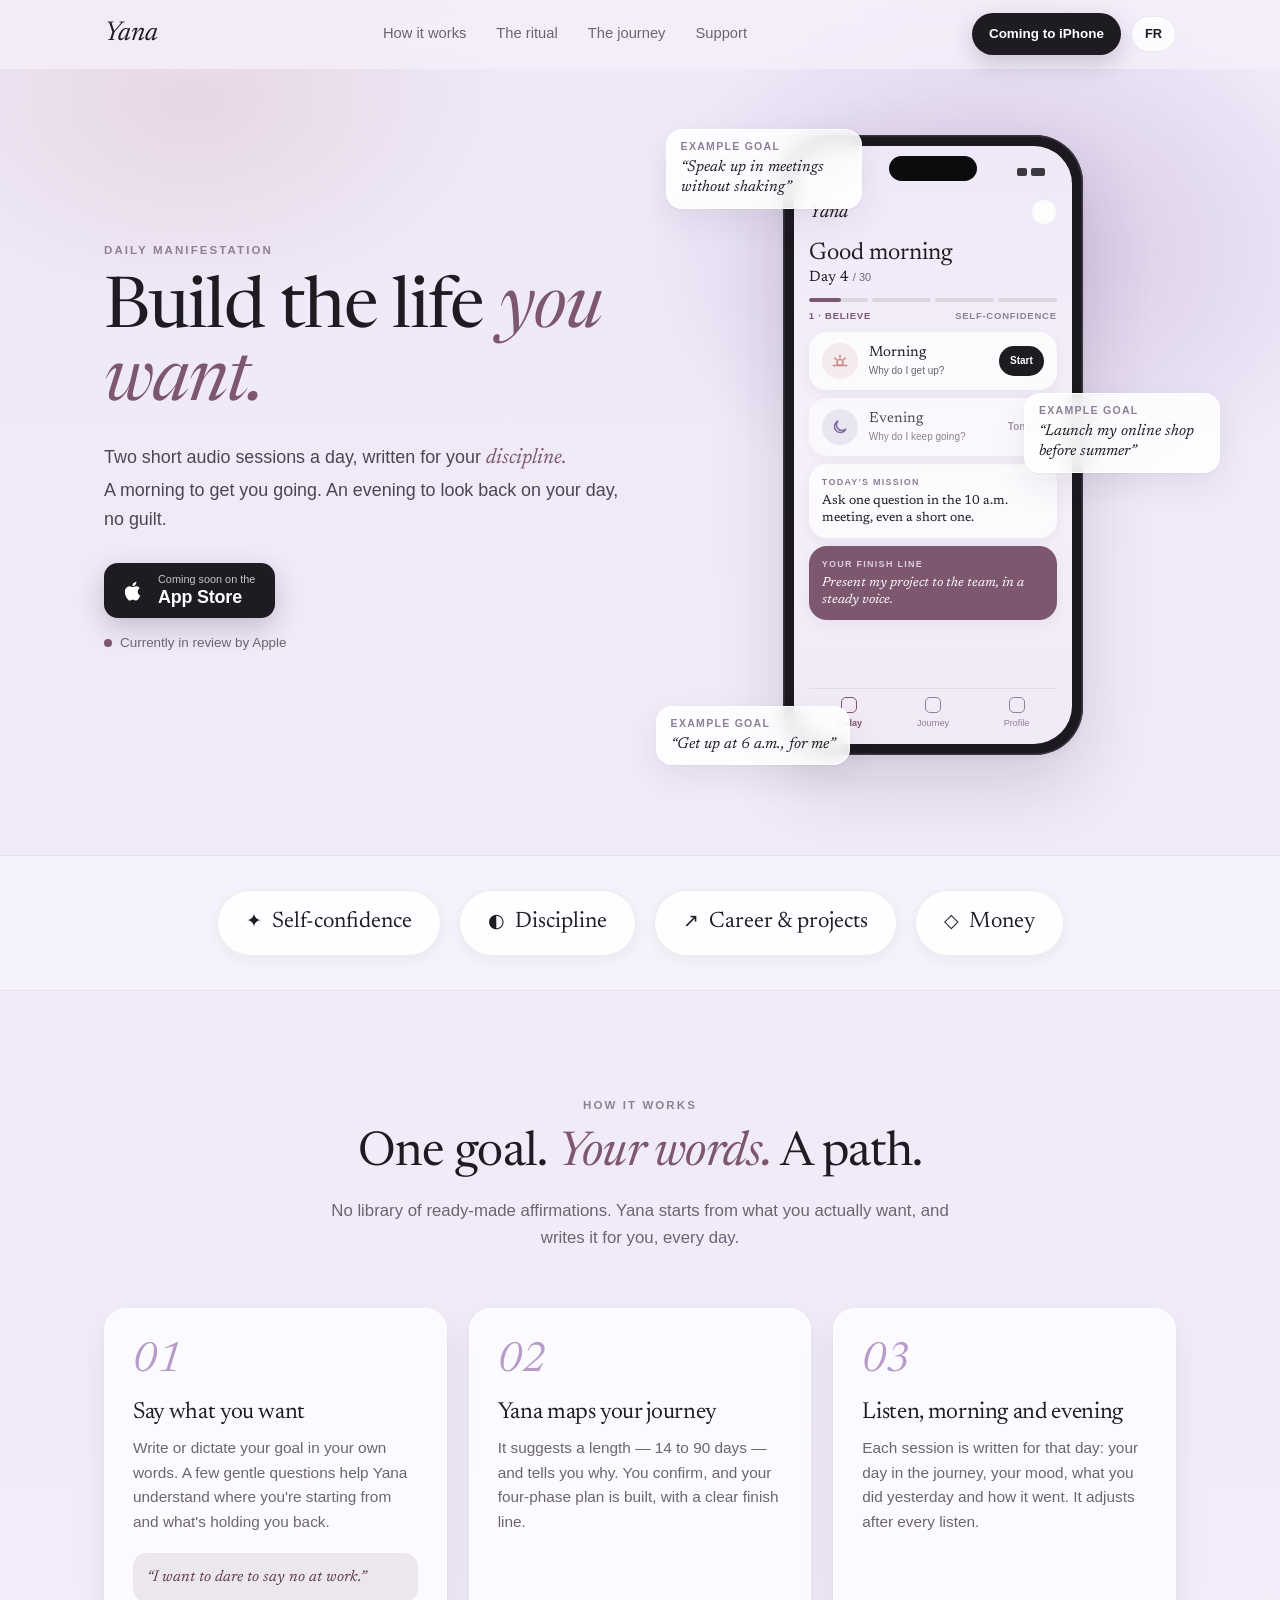
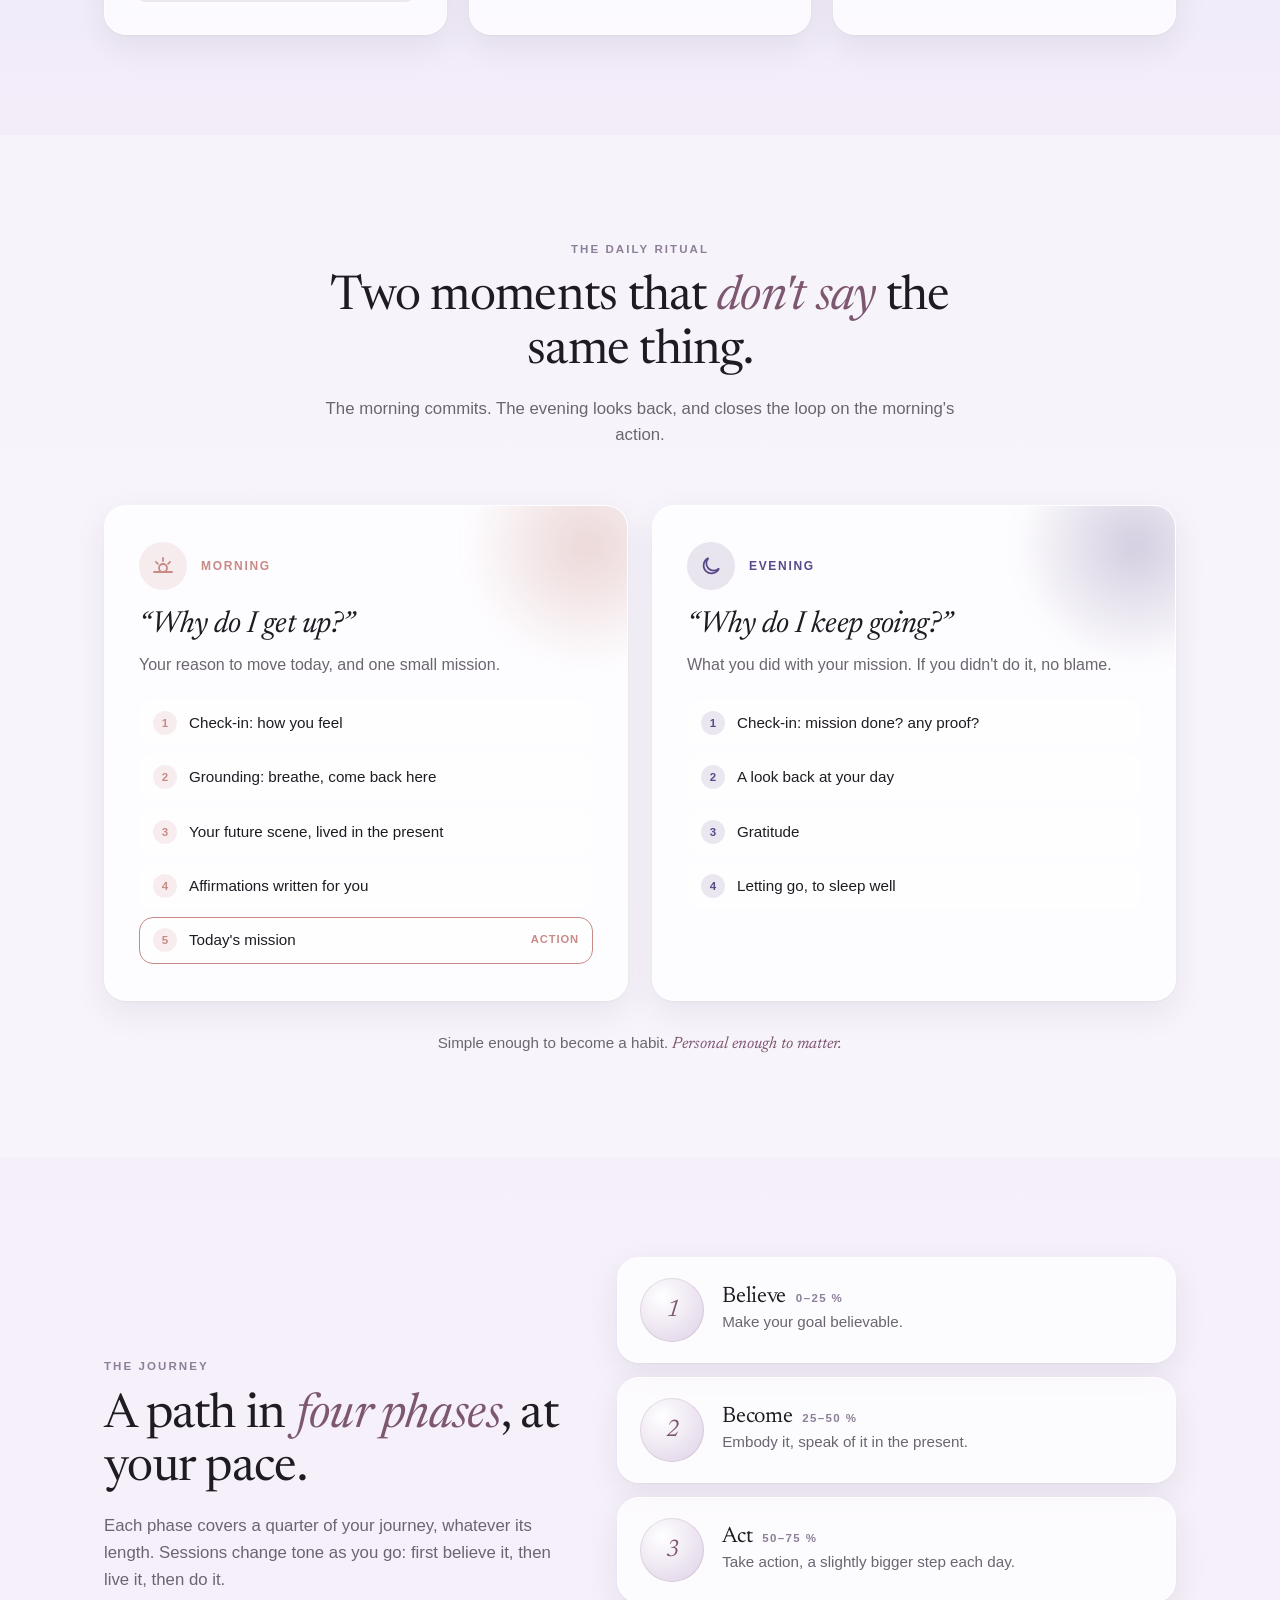
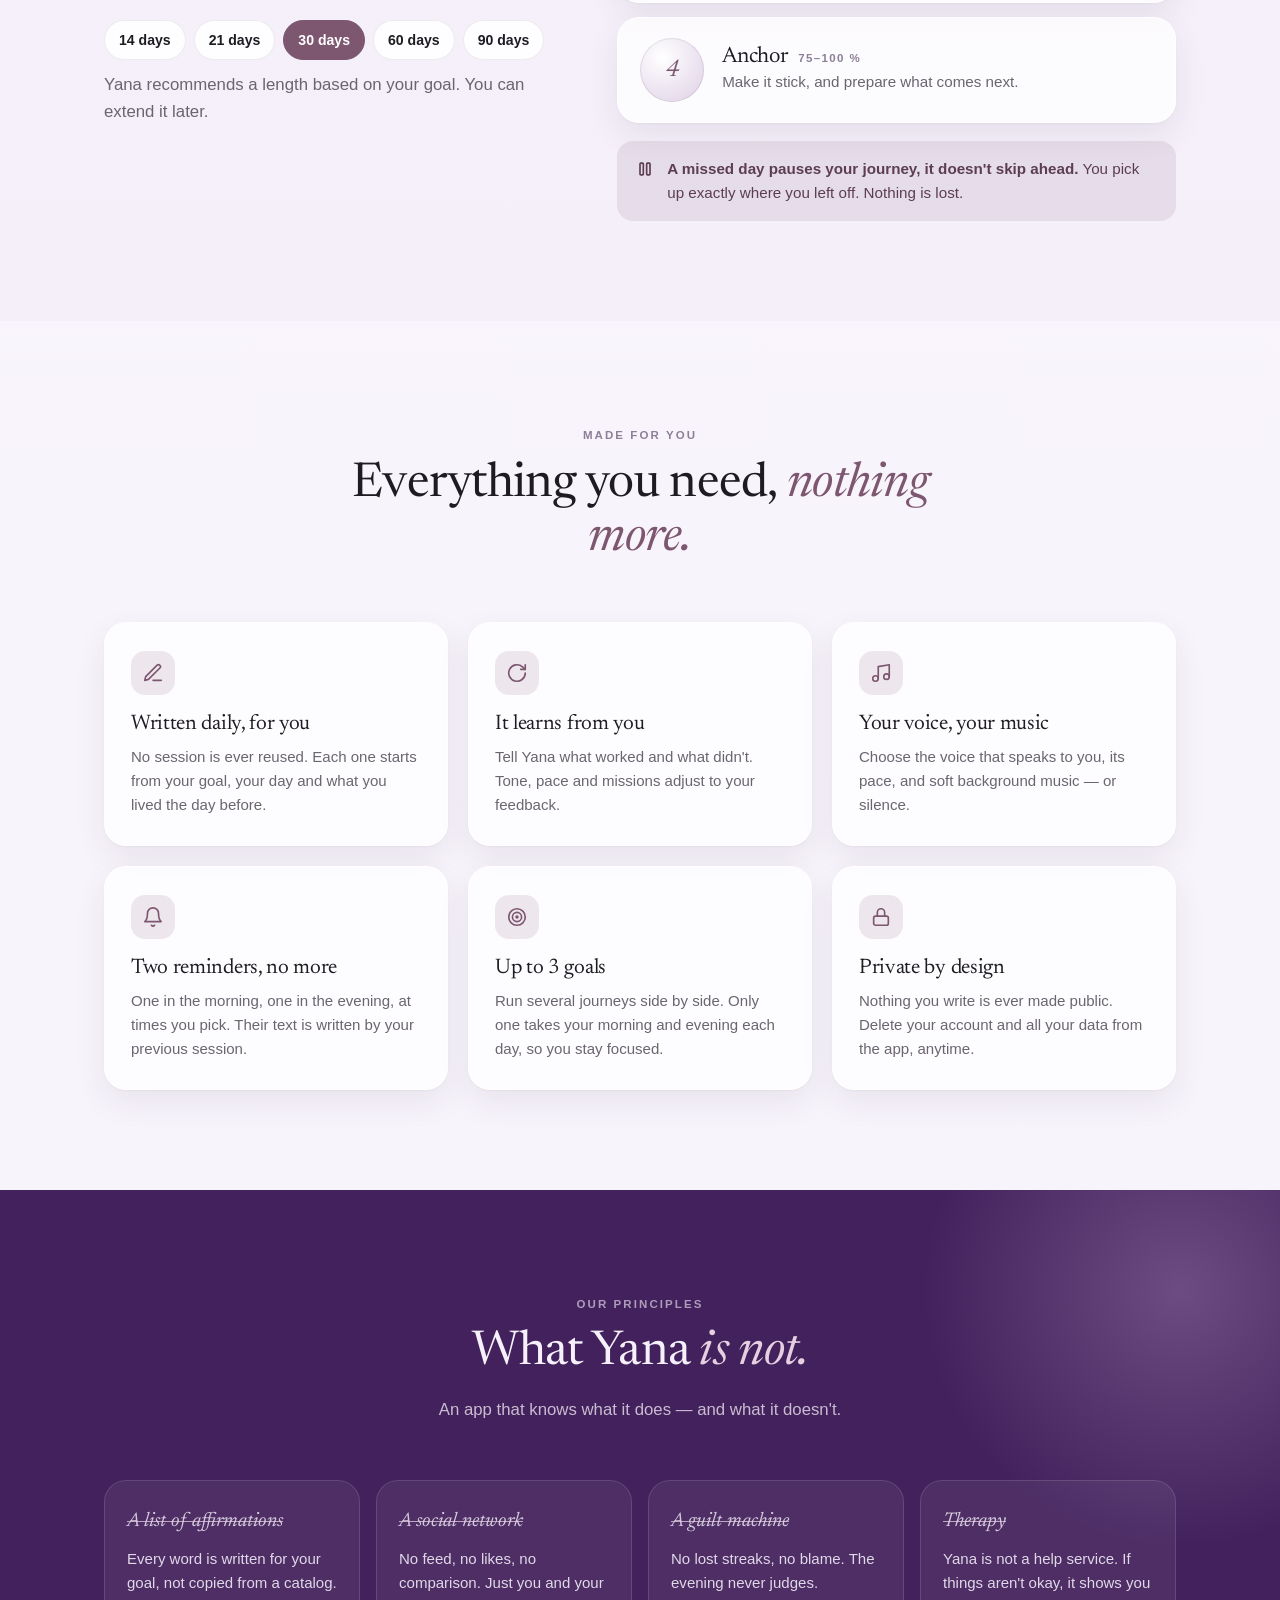
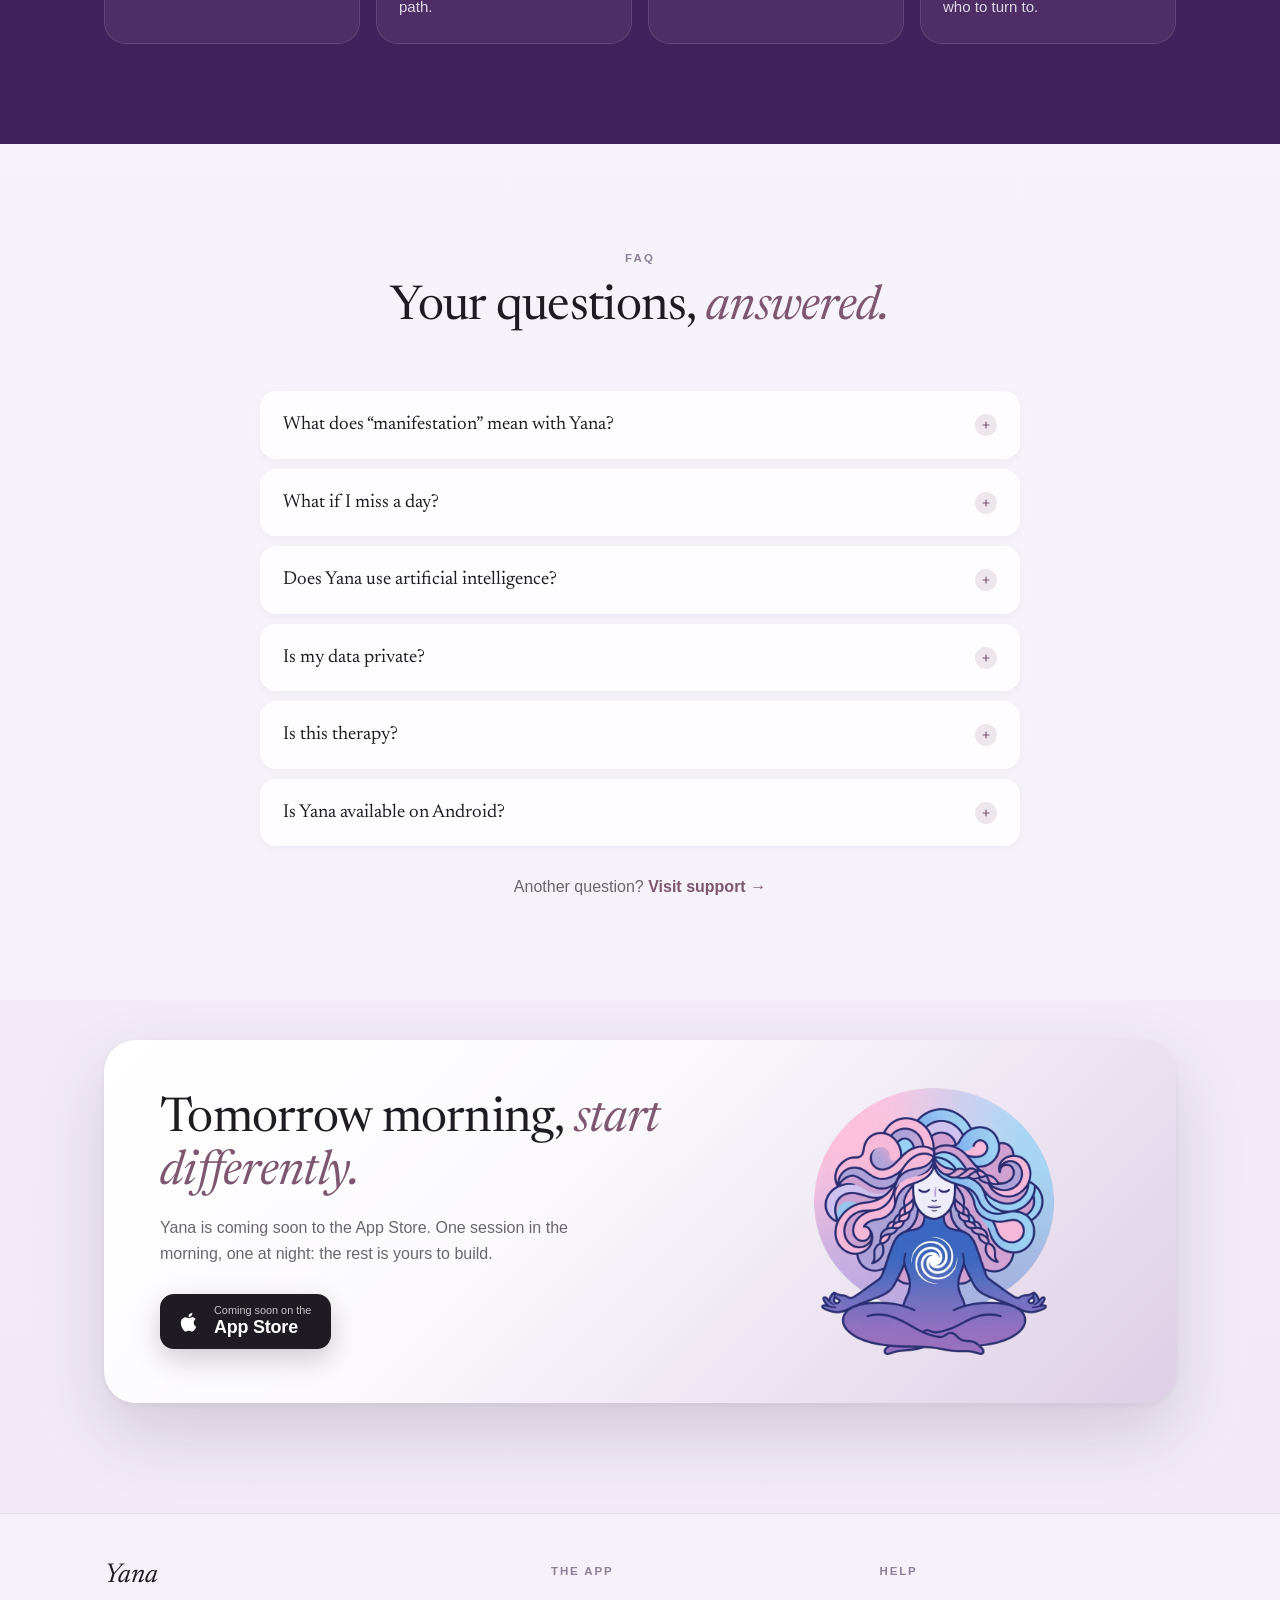
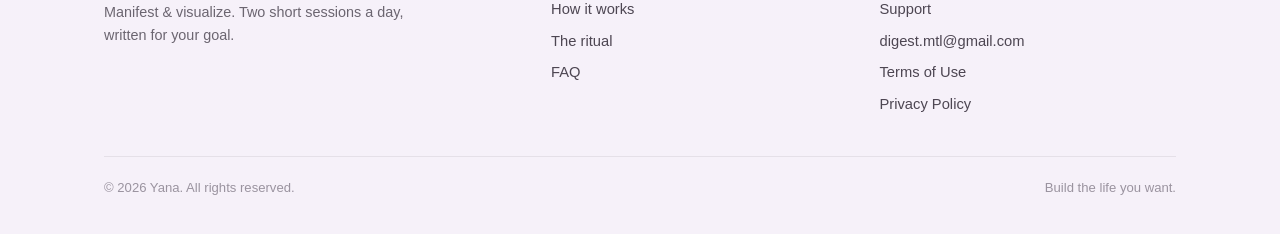
==== commit 0b8550e9: "SEO: French pages, canonical/hreflang, sitemap, structured data, share images - Pages are now genera" ====
--- a/index.html
+++ b/index.html
@@ -1,20 +1,36 @@
 <!DOCTYPE html>
-<html lang="en" data-lang="en">
+<!-- Fichier généré par scripts/build.py depuis src/index.html : ne pas modifier ici. -->
+<html lang="en">
 <head>
 <meta charset="UTF-8">
 <meta name="viewport" content="width=device-width, initial-scale=1.0">
-<title>Yana — Daily Manifestation</title>
-<meta name="description" content="Yana: two short audio sessions a day, written for your goal. A morning to start, an evening to look back — a guided journey of 14 to 90 days. iPhone.">
+<title>Yana — Daily Manifestation &amp; Affirmations App</title>
+<meta name="description" content="Yana writes two short audio sessions a day for your goal: visualization, personalized affirmations and one small mission. For confidence, discipline, career and money.">
 <meta name="theme-color" content="#EEE8F8">
-<meta property="og:title" content="Yana — Daily Manifestation">
-<meta property="og:description" content="Two short audio sessions a day, written for your goal. Morning to start, evening to look back.">
-<meta property="og:image" content="assets/icon.png">
-<link rel="icon" type="image/png" href="assets/favicon.png">
-<link rel="apple-touch-icon" href="assets/apple-touch-icon.png">
+<link rel="canonical" href="https://www.heyyana.com/">
+<link rel="alternate" hreflang="en" href="https://www.heyyana.com/">
+<link rel="alternate" hreflang="fr" href="https://www.heyyana.com/fr">
+<link rel="alternate" hreflang="x-default" href="https://www.heyyana.com/">
+<meta property="og:type" content="website">
+<meta property="og:site_name" content="Yana">
+<meta property="og:url" content="https://www.heyyana.com/">
+<meta property="og:title" content="Yana — Daily Manifestation &amp; Affirmations App">
+<meta property="og:description" content="Yana writes two short audio sessions a day for your goal: visualization, personalized affirmations and one small mission. For confidence, discipline, career and money.">
+<meta property="og:image" content="https://www.heyyana.com/assets/og-en.jpg">
+<meta property="og:image:width" content="1200">
+<meta property="og:image:height" content="630">
+<meta property="og:locale" content="en_US">
+<meta property="og:locale:alternate" content="fr_FR">
+<meta name="twitter:card" content="summary_large_image">
+<meta name="twitter:title" content="Yana — Daily Manifestation &amp; Affirmations App">
+<meta name="twitter:description" content="Yana writes two short audio sessions a day for your goal: visualization, personalized affirmations and one small mission. For confidence, discipline, career and money.">
+<meta name="twitter:image" content="https://www.heyyana.com/assets/og-en.jpg">
+<link rel="icon" type="image/png" href="/assets/favicon.png">
+<link rel="apple-touch-icon" href="/assets/apple-touch-icon.png">
 <link rel="preconnect" href="https://fonts.googleapis.com">
 <link rel="preconnect" href="https://fonts.gstatic.com" crossorigin>
 <link href="https://fonts.googleapis.com/css2?family=Newsreader:ital,opsz,wght@0,6..72,400;1,6..72,400&display=swap" rel="stylesheet">
-<link rel="stylesheet" href="styles.css">
+<link rel="stylesheet" href="/styles.css">
 </head>
 <body class="has-mobile-cta">
 
@@ -22,14 +38,14 @@
   <div class="container header-inner">
     <a href="#top" class="logo" aria-label="Yana">Yana</a>
     <nav class="nav" aria-label="Main">
-      <a href="#how" data-fr="Comment ça marche">How it works</a>
-      <a href="#ritual" data-fr="Le rituel">The ritual</a>
-      <a href="#journey" data-fr="Le parcours">The journey</a>
-      <a href="support.html">Support</a>
+      <a href="#how">How it works</a>
+      <a href="#ritual">The ritual</a>
+      <a href="#journey">The journey</a>
+      <a href="/support">Support</a>
     </nav>
     <div class="header-actions">
-      <a href="#download" class="btn btn-ink btn-sm" data-fr="Bientôt sur iPhone">Coming to iPhone</a>
-      <button id="lang-toggle" class="lang-toggle" aria-label="Switch language">FR</button>
+      <a href="#download" class="btn btn-ink btn-sm">Coming to iPhone</a>
+      <a id="lang-toggle" class="lang-toggle" href="/fr" hreflang="fr" lang="fr">FR</a>
     </div>
   </div>
 </header>
@@ -40,34 +56,34 @@
   <section class="hero">
     <div class="container hero-grid">
       <div class="hero-copy">
-        <span class="eyebrow" data-fr="Manifestation quotidienne">Daily manifestation</span>
-        <h1 data-fr="Construis la vie &lt;em&gt;que tu veux.&lt;/em&gt;">Build the life <em>you want.</em></h1>
+        <span class="eyebrow">Daily manifestation</span>
+        <h1>Build the life <em>you want.</em></h1>
         <p class="hero-sub">
-          <span data-fr="Deux courtes séances audio par jour, écrites pour ta">Two short audio sessions a day, written for your</span>
+          <span>Two short audio sessions a day, written for your</span>
           <span class="rotator" id="rotator"
                 data-words-en="confidence.|discipline.|career.|money goals."
                 data-words-fr="confiance.|discipline.|carrière.|relation à l'argent.">confidence.</span>
           <br>
-          <span data-fr="Le matin pour te lancer. Le soir pour relire ta journée, sans culpabilité.">A morning to get you going. An evening to look back on your day, no guilt.</span>
+          <span>A morning to get you going. An evening to look back on your day, no guilt.</span>
         </p>
 
         <div class="hero-cta" id="download">
           <a class="store-badge js-store" aria-disabled="true" role="link">
             <svg viewBox="0 0 24 24" fill="currentColor" aria-hidden="true"><path d="M16.37 12.6c-.02-2.2 1.8-3.26 1.88-3.31-1.03-1.5-2.62-1.7-3.19-1.73-1.36-.14-2.65.8-3.34.8-.69 0-1.75-.78-2.88-.76-1.48.02-2.85.86-3.61 2.19-1.54 2.67-.39 6.63 1.11 8.8.73 1.06 1.6 2.25 2.75 2.2 1.1-.04 1.52-.71 2.85-.71 1.33 0 1.71.71 2.88.69 1.19-.02 1.94-1.08 2.67-2.14.84-1.23 1.19-2.42 1.21-2.48-.03-.01-2.32-.89-2.33-3.55zM14.2 6.13c.61-.74 1.02-1.76.91-2.78-.88.04-1.94.59-2.57 1.32-.56.65-1.06 1.69-.93 2.69.98.08 1.98-.5 2.59-1.23z"/></svg>
             <span>
-              <span class="sb-small js-store-small" data-fr="Bientôt sur">Coming soon on the</span>
+              <span class="sb-small js-store-small">Coming soon on the</span>
               <span class="sb-big">App Store</span>
             </span>
           </a>
-          <p class="cta-note js-store-note"><span class="dot-pulse"></span><span data-fr="En cours de validation par Apple">Currently in review by Apple</span></p>
+          <p class="cta-note js-store-note"><span class="dot-pulse"></span><span>Currently in review by Apple</span></p>
         </div>
 
       </div>
 
       <div class="hero-visual" aria-hidden="true">
-        <div class="goal-chip c1"><small data-fr="Exemple d'objectif">Example goal</small><span data-fr="« Prendre la parole en réunion sans trembler »">“Speak up in meetings without shaking”</span></div>
-        <div class="goal-chip c2"><small data-fr="Exemple d'objectif">Example goal</small><span data-fr="« Lancer ma boutique en ligne avant l'été »">“Launch my online shop before summer”</span></div>
-        <div class="goal-chip c3"><small data-fr="Exemple d'objectif">Example goal</small><span data-fr="« Me lever à 6 h, pour moi »">“Get up at 6 a.m., for me”</span></div>
+        <div class="goal-chip c1"><small>Example goal</small><span>“Speak up in meetings without shaking”</span></div>
+        <div class="goal-chip c2"><small>Example goal</small><span>“Launch my online shop before summer”</span></div>
+        <div class="goal-chip c3"><small>Example goal</small><span>“Get up at 6 a.m., for me”</span></div>
 
         <div class="phone">
           <div class="phone-screen">
@@ -75,32 +91,32 @@
             <div class="ps-status"><span>7:42</span><span class="icons"><i></i><i></i></span></div>
             <div class="ps-top"><span class="ps-logo">Yana</span><span class="ps-avatar"></span></div>
             <div>
-              <div class="ps-hello" data-fr="Bonjour">Good morning</div>
-              <div class="ps-day"><b data-fr="Jour 4">Day 4</b><span>/ 30</span></div>
+              <div class="ps-hello">Good morning</div>
+              <div class="ps-day"><b>Day 4</b><span>/ 30</span></div>
             </div>
             <div>
               <div class="ps-track"><span class="on"></span><span></span><span></span><span></span></div>
-              <div class="ps-phase" style="margin-top:6px"><b data-fr="1 · Croire">1 · Believe</b><span data-fr="Confiance en soi">Self-confidence</span></div>
+              <div class="ps-phase" style="margin-top:6px"><b>1 · Believe</b><span>Self-confidence</span></div>
             </div>
             <div class="ps-card ps-session morning">
               <span class="sun"><svg viewBox="0 0 24 24" fill="none" stroke="currentColor" stroke-width="2" stroke-linecap="round"><circle cx="12" cy="14" r="4"/><path d="M12 4v3M4.9 7.9l2 2M19.1 7.9l-2 2M3 18h18"/></svg></span>
-              <span class="txt"><b data-fr="Matin">Morning</b><small data-fr="Pourquoi je me lève ?">Why do I get up?</small></span>
-              <span class="ps-go" data-fr="Commencer">Start</span>
+              <span class="txt"><b>Morning</b><small>Why do I get up?</small></span>
+              <span class="ps-go">Start</span>
             </div>
             <div class="ps-card ps-session evening">
               <span class="sun"><svg viewBox="0 0 24 24" fill="none" stroke="currentColor" stroke-width="2" stroke-linecap="round"><path d="M20 14.5A8 8 0 1 1 9.5 4a6.5 6.5 0 0 0 10.5 10.5z"/></svg></span>
-              <span class="txt"><b data-fr="Soir">Evening</b><small data-fr="Pourquoi je continue ?">Why do I keep going?</small></span>
-              <span class="ps-lock" data-fr="Ce soir">Tonight</span>
+              <span class="txt"><b>Evening</b><small>Why do I keep going?</small></span>
+              <span class="ps-lock">Tonight</span>
             </div>
             <div class="ps-card ps-mission">
-              <div class="lbl" data-fr="Ta mission du jour">Today's mission</div>
-              <p data-fr="Pose une question pendant la réunion de 10 h, même courte.">Ask one question in the 10 a.m. meeting, even a short one.</p>
+              <div class="lbl">Today's mission</div>
+              <p>Ask one question in the 10 a.m. meeting, even a short one.</p>
             </div>
             <div class="ps-card ps-finish">
-              <div class="lbl" data-fr="Ta ligne d'arrivée">Your finish line</div>
-              <p data-fr="Présenter mon projet devant l'équipe, d'une voix posée.">Present my project to the team, in a steady voice.</p>
-            </div>
-            <div class="ps-tabs"><span class="on"><i></i><span data-fr="Aujourd'hui">Today</span></span><span><i></i><span data-fr="Parcours">Journey</span></span><span><i></i><span data-fr="Profil">Profile</span></span></div>
+              <div class="lbl">Your finish line</div>
+              <p>Present my project to the team, in a steady voice.</p>
+            </div>
+            <div class="ps-tabs"><span class="on"><i></i><span>Today</span></span><span><i></i><span>Journey</span></span><span><i></i><span>Profile</span></span></div>
           </div>
         </div>
       </div>
@@ -110,10 +126,10 @@
   <!-- ============ DOMAINES ============ -->
   <div class="domains">
     <div class="container domains-inner">
-      <span class="domain-pill"><span>✦</span><span data-fr="Confiance en soi">Self-confidence</span></span>
-      <span class="domain-pill"><span>◐</span><span data-fr="Discipline">Discipline</span></span>
-      <span class="domain-pill"><span>↗</span><span data-fr="Carrière &amp; projets">Career &amp; projects</span></span>
-      <span class="domain-pill"><span>◇</span><span data-fr="Argent">Money</span></span>
+      <span class="domain-pill"><span>✦</span><span>Self-confidence</span></span>
+      <span class="domain-pill"><span>◐</span><span>Discipline</span></span>
+      <span class="domain-pill"><span>↗</span><span>Career &amp; projects</span></span>
+      <span class="domain-pill"><span>◇</span><span>Money</span></span>
     </div>
   </div>
 
@@ -121,26 +137,26 @@
   <section id="how">
     <div class="container">
       <div class="section-head reveal">
-        <span class="eyebrow" data-fr="Comment ça marche">How it works</span>
-        <h2 data-fr="Un objectif. &lt;em&gt;Tes mots.&lt;/em&gt; Un chemin.">One goal. <em>Your words.</em> A path.</h2>
-        <p data-fr="Pas de bibliothèque d'affirmations toutes faites. Yana part de ce que tu veux vraiment, et l'écrit pour toi, chaque jour.">No library of ready-made affirmations. Yana starts from what you actually want, and writes it for you, every day.</p>
+        <span class="eyebrow">How it works</span>
+        <h2>One goal. <em>Your words.</em> A path.</h2>
+        <p>No library of ready-made affirmations. Yana starts from what you actually want, and writes it for you, every day.</p>
       </div>
       <div class="steps">
         <article class="card step reveal">
           <div class="step-num">01</div>
-          <h3 data-fr="Dis ce que tu veux">Say what you want</h3>
-          <p data-fr="Écris ou dicte ton objectif, avec tes propres mots. Quelques questions douces aident Yana à comprendre d'où tu pars et ce qui te bloque.">Write or dictate your goal in your own words. A few gentle questions help Yana understand where you're starting from and what's holding you back.</p>
-          <div class="quote" data-fr="« Je veux oser dire non au travail. »">“I want to dare to say no at work.”</div>
+          <h3>Say what you want</h3>
+          <p>Write or dictate your goal in your own words. A few gentle questions help Yana understand where you're starting from and what's holding you back.</p>
+          <div class="quote">“I want to dare to say no at work.”</div>
         </article>
         <article class="card step reveal">
           <div class="step-num">02</div>
-          <h3 data-fr="Yana trace ton parcours">Yana maps your journey</h3>
-          <p data-fr="Elle te propose une durée — de 14 à 90 jours — et t'explique pourquoi. Tu confirmes, et ton plan en quatre phases est construit, avec une ligne d'arrivée claire.">It suggests a length — 14 to 90 days — and tells you why. You confirm, and your four-phase plan is built, with a clear finish line.</p>
+          <h3>Yana maps your journey</h3>
+          <p>It suggests a length — 14 to 90 days — and tells you why. You confirm, and your four-phase plan is built, with a clear finish line.</p>
         </article>
         <article class="card step reveal">
           <div class="step-num">03</div>
-          <h3 data-fr="Écoute, matin et soir">Listen, morning and evening</h3>
-          <p data-fr="Chaque séance est écrite pour ce jour-là : ton jour du parcours, ton humeur, ce que tu as fait hier et ce que tu en as dit. Elle s'ajuste après chaque écoute.">Each session is written for that day: your day in the journey, your mood, what you did yesterday and how it went. It adjusts after every listen.</p>
+          <h3>Listen, morning and evening</h3>
+          <p>Each session is written for that day: your day in the journey, your mood, what you did yesterday and how it went. It adjusts after every listen.</p>
         </article>
       </div>
     </div>
@@ -150,42 +166,42 @@
   <section id="ritual" class="ritual">
     <div class="container">
       <div class="section-head reveal">
-        <span class="eyebrow" data-fr="Le rituel quotidien">The daily ritual</span>
-        <h2 data-fr="Deux moments qui &lt;em&gt;ne disent pas&lt;/em&gt; la même chose.">Two moments that <em>don't say</em> the same thing.</h2>
-        <p data-fr="Le matin engage. Le soir relit, et referme la boucle sur l'action du matin.">The morning commits. The evening looks back, and closes the loop on the morning's action.</p>
+        <span class="eyebrow">The daily ritual</span>
+        <h2>Two moments that <em>don't say</em> the same thing.</h2>
+        <p>The morning commits. The evening looks back, and closes the loop on the morning's action.</p>
       </div>
       <div class="ritual-grid">
         <article class="card slot morning reveal">
           <div class="slot-top">
             <span class="slot-icon"><svg viewBox="0 0 24 24" fill="none" stroke="currentColor" stroke-width="1.8" stroke-linecap="round"><circle cx="12" cy="14" r="4"/><path d="M12 4v3M4.9 7.9l2 2M19.1 7.9l-2 2M3 18h18"/></svg></span>
-            <span class="slot-when" data-fr="Le matin">Morning</span>
+            <span class="slot-when">Morning</span>
           </div>
-          <h3 data-fr="« Pourquoi je me lève ? »">“Why do I get up?”</h3>
-          <p data-fr="Ta raison d'avancer aujourd'hui, et une seule petite mission.">Your reason to move today, and one small mission.</p>
+          <h3>“Why do I get up?”</h3>
+          <p>Your reason to move today, and one small mission.</p>
           <ol class="flow">
-            <li><b>1</b><span data-fr="Check-in : comment tu te sens">Check-in: how you feel</span></li>
-            <li><b>2</b><span data-fr="Ancrage : respirer, revenir ici">Grounding: breathe, come back here</span></li>
-            <li><b>3</b><span data-fr="Ta scène future, vécue au présent">Your future scene, lived in the present</span></li>
-            <li><b>4</b><span data-fr="Affirmations écrites pour toi">Affirmations written for you</span></li>
-            <li class="hl"><b>5</b><span data-fr="Ta mission du jour">Today's mission</span><span class="tag" data-fr="Action">Action</span></li>
+            <li><b>1</b><span>Check-in: how you feel</span></li>
+            <li><b>2</b><span>Grounding: breathe, come back here</span></li>
+            <li><b>3</b><span>Your future scene, lived in the present</span></li>
+            <li><b>4</b><span>Affirmations written for you</span></li>
+            <li class="hl"><b>5</b><span>Today's mission</span><span class="tag">Action</span></li>
           </ol>
         </article>
         <article class="card slot evening reveal">
           <div class="slot-top">
             <span class="slot-icon"><svg viewBox="0 0 24 24" fill="none" stroke="currentColor" stroke-width="1.8" stroke-linecap="round"><path d="M20 14.5A8 8 0 1 1 9.5 4a6.5 6.5 0 0 0 10.5 10.5z"/></svg></span>
-            <span class="slot-when" data-fr="Le soir">Evening</span>
+            <span class="slot-when">Evening</span>
           </div>
-          <h3 data-fr="« Pourquoi je continue ? »">“Why do I keep going?”</h3>
-          <p data-fr="Ce que tu as fait de ta mission. Si tu ne l'as pas faite, aucun reproche.">What you did with your mission. If you didn't do it, no blame.</p>
+          <h3>“Why do I keep going?”</h3>
+          <p>What you did with your mission. If you didn't do it, no blame.</p>
           <ol class="flow">
-            <li><b>1</b><span data-fr="Check-in : mission faite ? une preuve ?">Check-in: mission done? any proof?</span></li>
-            <li><b>2</b><span data-fr="Bilan de ta journée">A look back at your day</span></li>
-            <li><b>3</b><span data-fr="Gratitude">Gratitude</span></li>
-            <li><b>4</b><span data-fr="Lâcher-prise, pour bien dormir">Letting go, to sleep well</span></li>
+            <li><b>1</b><span>Check-in: mission done? any proof?</span></li>
+            <li><b>2</b><span>A look back at your day</span></li>
+            <li><b>3</b><span>Gratitude</span></li>
+            <li><b>4</b><span>Letting go, to sleep well</span></li>
           </ol>
         </article>
       </div>
-      <p class="ritual-note reveal" data-fr="Assez simple pour devenir une habitude. &lt;em&gt;Assez personnel pour compter.&lt;/em&gt;">Simple enough to become a habit. <em>Personal enough to matter.</em></p>
+      <p class="ritual-note reveal">Simple enough to become a habit. <em>Personal enough to matter.</em></p>
     </div>
   </section>
 
@@ -193,24 +209,24 @@
   <section id="journey">
     <div class="container journey-wrap">
       <div class="section-head reveal">
-        <span class="eyebrow" data-fr="Le parcours">The journey</span>
-        <h2 data-fr="Un chemin en &lt;em&gt;quatre phases&lt;/em&gt;, à ton rythme.">A path in <em>four phases</em>, at your pace.</h2>
-        <p data-fr="Chaque phase couvre un quart de ton parcours, quelle que soit sa durée. Les séances changent de ton avec toi : d'abord y croire, puis le vivre, puis le faire.">Each phase covers a quarter of your journey, whatever its length. Sessions change tone as you go: first believe it, then live it, then do it.</p>
+        <span class="eyebrow">The journey</span>
+        <h2>A path in <em>four phases</em>, at your pace.</h2>
+        <p>Each phase covers a quarter of your journey, whatever its length. Sessions change tone as you go: first believe it, then live it, then do it.</p>
         <div class="lengths">
-          <span data-fr="14 jours">14 days</span><span data-fr="21 jours">21 days</span><span class="rec" data-fr="30 jours">30 days</span><span data-fr="60 jours">60 days</span><span data-fr="90 jours">90 days</span>
-        </div>
-        <p class="lengths-note" data-fr="Yana recommande une durée selon ton objectif. Tu peux prolonger ensuite.">Yana recommends a length based on your goal. You can extend it later.</p>
+          <span>14 days</span><span>21 days</span><span class="rec">30 days</span><span>60 days</span><span>90 days</span>
+        </div>
+        <p class="lengths-note">Yana recommends a length based on your goal. You can extend it later.</p>
       </div>
       <div>
         <div class="phases">
-          <div class="card phase reveal"><span class="phase-badge">1</span><div><h3><span data-fr="Croire">Believe</span><small>0–25 %</small></h3><p data-fr="Rendre ton objectif croyable.">Make your goal believable.</p></div></div>
-          <div class="card phase reveal"><span class="phase-badge">2</span><div><h3><span data-fr="Devenir">Become</span><small>25–50 %</small></h3><p data-fr="L'incarner, en parler au présent.">Embody it, speak of it in the present.</p></div></div>
-          <div class="card phase reveal"><span class="phase-badge">3</span><div><h3><span data-fr="Agir">Act</span><small>50–75 %</small></h3><p data-fr="Passer à l'action, un pas plus grand chaque jour.">Take action, a slightly bigger step each day.</p></div></div>
-          <div class="card phase reveal"><span class="phase-badge">4</span><div><h3><span data-fr="Ancrer">Anchor</span><small>75–100 %</small></h3><p data-fr="L'ancrer, et préparer l'après.">Make it stick, and prepare what comes next.</p></div></div>
+          <div class="card phase reveal"><span class="phase-badge">1</span><div><h3><span>Believe</span><small>0–25 %</small></h3><p>Make your goal believable.</p></div></div>
+          <div class="card phase reveal"><span class="phase-badge">2</span><div><h3><span>Become</span><small>25–50 %</small></h3><p>Embody it, speak of it in the present.</p></div></div>
+          <div class="card phase reveal"><span class="phase-badge">3</span><div><h3><span>Act</span><small>50–75 %</small></h3><p>Take action, a slightly bigger step each day.</p></div></div>
+          <div class="card phase reveal"><span class="phase-badge">4</span><div><h3><span>Anchor</span><small>75–100 %</small></h3><p>Make it stick, and prepare what comes next.</p></div></div>
         </div>
         <div class="pause-note reveal">
           <svg viewBox="0 0 24 24" fill="none" stroke="currentColor" stroke-width="2" stroke-linecap="round"><rect x="6" y="5" width="4" height="14" rx="1"/><rect x="14" y="5" width="4" height="14" rx="1"/></svg>
-          <span data-fr="&lt;strong&gt;Un jour manqué met en pause, il ne fait pas sauter de jour.&lt;/strong&gt; Tu reprends exactement là où tu en étais. Rien n'est perdu.">
+          <span>
             <strong>A missed day pauses your journey, it doesn't skip ahead.</strong> You pick up exactly where you left off. Nothing is lost.</span>
         </div>
       </div>
@@ -221,39 +237,39 @@
   <section id="features" class="ritual">
     <div class="container">
       <div class="section-head reveal">
-        <span class="eyebrow" data-fr="Pensée pour toi">Made for you</span>
-        <h2 data-fr="Tout ce qu'il faut, &lt;em&gt;rien de plus.&lt;/em&gt;">Everything you need, <em>nothing more.</em></h2>
+        <span class="eyebrow">Made for you</span>
+        <h2>Everything you need, <em>nothing more.</em></h2>
       </div>
       <div class="features-grid">
         <article class="card feature reveal">
           <div class="feature-icon"><svg viewBox="0 0 24 24" fill="none" stroke="currentColor" stroke-width="1.8" stroke-linecap="round" stroke-linejoin="round"><path d="M12 20h9"/><path d="M16.5 3.5a2.1 2.1 0 0 1 3 3L7 19l-4 1 1-4z"/></svg></div>
-          <h3 data-fr="Écrite chaque jour, pour toi">Written daily, for you</h3>
-          <p data-fr="Aucune séance n'est réutilisée. Chacune part de ton objectif, de ton jour et de ce que tu as vécu la veille.">No session is ever reused. Each one starts from your goal, your day and what you lived the day before.</p>
+          <h3>Written daily, for you</h3>
+          <p>No session is ever reused. Each one starts from your goal, your day and what you lived the day before.</p>
         </article>
         <article class="card feature reveal">
           <div class="feature-icon"><svg viewBox="0 0 24 24" fill="none" stroke="currentColor" stroke-width="1.8" stroke-linecap="round" stroke-linejoin="round"><path d="M21 12a9 9 0 1 1-3-6.7L21 8"/><path d="M21 3v5h-5"/></svg></div>
-          <h3 data-fr="Elle apprend de toi">It learns from you</h3>
-          <p data-fr="Dis à Yana ce qui a marché ou non. Le ton, le rythme et les missions s'ajustent à tes retours.">Tell Yana what worked and what didn't. Tone, pace and missions adjust to your feedback.</p>
+          <h3>It learns from you</h3>
+          <p>Tell Yana what worked and what didn't. Tone, pace and missions adjust to your feedback.</p>
         </article>
         <article class="card feature reveal">
           <div class="feature-icon"><svg viewBox="0 0 24 24" fill="none" stroke="currentColor" stroke-width="1.8" stroke-linecap="round" stroke-linejoin="round"><path d="M9 18V5l12-2v13"/><circle cx="6" cy="18" r="3"/><circle cx="18" cy="16" r="3"/></svg></div>
-          <h3 data-fr="Ta voix, ta musique">Your voice, your music</h3>
-          <p data-fr="Choisis la voix qui te parle, son débit, et une musique de fond douce — ou le silence.">Choose the voice that speaks to you, its pace, and soft background music — or silence.</p>
+          <h3>Your voice, your music</h3>
+          <p>Choose the voice that speaks to you, its pace, and soft background music — or silence.</p>
         </article>
         <article class="card feature reveal">
           <div class="feature-icon"><svg viewBox="0 0 24 24" fill="none" stroke="currentColor" stroke-width="1.8" stroke-linecap="round" stroke-linejoin="round"><path d="M18 8a6 6 0 0 0-12 0c0 7-3 9-3 9h18s-3-2-3-9"/><path d="M13.7 21a2 2 0 0 1-3.4 0"/></svg></div>
-          <h3 data-fr="Deux rappels, pas plus">Two reminders, no more</h3>
-          <p data-fr="Un le matin, un le soir, aux heures que tu choisis. Leur texte est écrit par ta séance précédente.">One in the morning, one in the evening, at times you pick. Their text is written by your previous session.</p>
+          <h3>Two reminders, no more</h3>
+          <p>One in the morning, one in the evening, at times you pick. Their text is written by your previous session.</p>
         </article>
         <article class="card feature reveal">
           <div class="feature-icon"><svg viewBox="0 0 24 24" fill="none" stroke="currentColor" stroke-width="1.8" stroke-linecap="round" stroke-linejoin="round"><circle cx="12" cy="12" r="9"/><circle cx="12" cy="12" r="5"/><circle cx="12" cy="12" r="1"/></svg></div>
-          <h3 data-fr="Jusqu'à 3 objectifs">Up to 3 goals</h3>
-          <p data-fr="Mène plusieurs parcours en parallèle. Un seul par jour prend ton matin et ton soir, pour garder le cap.">Run several journeys side by side. Only one takes your morning and evening each day, so you stay focused.</p>
+          <h3>Up to 3 goals</h3>
+          <p>Run several journeys side by side. Only one takes your morning and evening each day, so you stay focused.</p>
         </article>
         <article class="card feature reveal">
           <div class="feature-icon"><svg viewBox="0 0 24 24" fill="none" stroke="currentColor" stroke-width="1.8" stroke-linecap="round" stroke-linejoin="round"><rect x="4" y="11" width="16" height="10" rx="2"/><path d="M8 11V7a4 4 0 0 1 8 0v4"/></svg></div>
-          <h3 data-fr="Privée par design">Private by design</h3>
-          <p data-fr="Rien de ce que tu écris n'est rendu public. Supprime ton compte et toutes tes données depuis l'app, à tout moment.">Nothing you write is ever made public. Delete your account and all your data from the app, anytime.</p>
+          <h3>Private by design</h3>
+          <p>Nothing you write is ever made public. Delete your account and all your data from the app, anytime.</p>
         </article>
       </div>
     </div>
@@ -263,15 +279,15 @@
   <section class="principles">
     <div class="container">
       <div class="section-head reveal">
-        <span class="eyebrow" data-fr="Nos principes">Our principles</span>
-        <h2 data-fr="Ce que Yana &lt;em&gt;n'est pas.&lt;/em&gt;">What Yana <em>is not.</em></h2>
-        <p data-fr="Une app qui sait ce qu'elle fait, et ce qu'elle ne fait pas.">An app that knows what it does — and what it doesn't.</p>
+        <span class="eyebrow">Our principles</span>
+        <h2>What Yana <em>is not.</em></h2>
+        <p>An app that knows what it does — and what it doesn't.</p>
       </div>
       <div class="not-grid">
-        <div class="not-item reveal"><div class="x" data-fr="Une liste d'affirmations">A list of affirmations</div><p data-fr="Chaque mot est écrit pour ton objectif, pas copié d'un catalogue.">Every word is written for your goal, not copied from a catalog.</p></div>
-        <div class="not-item reveal"><div class="x" data-fr="Un réseau social">A social network</div><p data-fr="Pas de fil, pas de likes, pas de comparaison. Juste toi et ton chemin.">No feed, no likes, no comparison. Just you and your path.</p></div>
-        <div class="not-item reveal"><div class="x" data-fr="Une app qui culpabilise">A guilt machine</div><p data-fr="Pas de série perdue, pas de reproche. Le soir ne juge jamais.">No lost streaks, no blame. The evening never judges.</p></div>
-        <div class="not-item reveal"><div class="x" data-fr="Une thérapie">Therapy</div><p data-fr="Yana n'est pas un service d'aide. Si ça ne va pas, elle te montre vers qui te tourner.">Yana is not a help service. If things aren't okay, it shows you who to turn to.</p></div>
+        <div class="not-item reveal"><div class="x">A list of affirmations</div><p>Every word is written for your goal, not copied from a catalog.</p></div>
+        <div class="not-item reveal"><div class="x">A social network</div><p>No feed, no likes, no comparison. Just you and your path.</p></div>
+        <div class="not-item reveal"><div class="x">A guilt machine</div><p>No lost streaks, no blame. The evening never judges.</p></div>
+        <div class="not-item reveal"><div class="x">Therapy</div><p>Yana is not a help service. If things aren't okay, it shows you who to turn to.</p></div>
       </div>
     </div>
   </section>
@@ -282,35 +298,35 @@
     <div class="container">
       <div class="section-head reveal">
         <span class="eyebrow">FAQ</span>
-        <h2 data-fr="Tes questions, &lt;em&gt;nos réponses.&lt;/em&gt;">Your questions, <em>answered.</em></h2>
+        <h2>Your questions, <em>answered.</em></h2>
       </div>
       <div class="faq-list">
         <details class="faq-item reveal">
-          <summary data-fr="Qu'est-ce que la manifestation, avec Yana ?">What does “manifestation” mean with Yana?</summary>
-          <div class="answer"><p data-fr="Se représenter clairement la vie qu'on veut, y croire, puis agir chaque jour dans sa direction. Yana combine visualisation, affirmations écrites pour toi et une petite mission concrète chaque matin. La visualisation seule ne suffit pas : c'est l'action quotidienne qui compte.">Picturing the life you want clearly, believing in it, then acting toward it every day. Yana combines visualization, affirmations written for you, and one small concrete mission each morning. Visualization alone isn't enough — the daily action is what counts.</p></div>
-        </details>
-        <details class="faq-item reveal">
-          <summary data-fr="Et si je rate un jour ?">What if I miss a day?</summary>
-          <div class="answer"><p data-fr="Ton parcours se met simplement en pause. Il ne saute pas de jour : tu reprends là où tu en étais, sans reproche.">Your journey simply pauses. It doesn't skip a day: you pick up where you left off, with no blame.</p></div>
-        </details>
-        <details class="faq-item reveal">
-          <summary data-fr="Yana utilise-t-elle l'intelligence artificielle ?">Does Yana use artificial intelligence?</summary>
-          <div class="answer"><p data-fr="Oui. Tes séances sont écrites et lues par des modèles d'IA, à partir de ton objectif et de tes retours. L'app te demande ton accord avant d'envoyer quoi que ce soit, et t'explique ce qui est partagé et avec qui.">Yes. Your sessions are written and voiced by AI models, based on your goal and feedback. The app asks for your consent before sending anything, and explains what is shared and with whom.</p></div>
-        </details>
-        <details class="faq-item reveal">
-          <summary data-fr="Mes données sont-elles privées ?">Is my data private?</summary>
-          <div class="answer"><p data-fr="Rien de ce que tu écris n'est jamais rendu public ni vendu. Tu peux supprimer ton compte et toutes tes données depuis &lt;span class=&quot;kbd&quot;&gt;Profil → Supprimer mon compte&lt;/span&gt;. Détails dans la &lt;a href=&quot;https://stephanenkengue.github.io/Yana-legal/privacy.html&quot;&gt;politique de confidentialité&lt;/a&gt;.">Nothing you write is ever made public or sold. You can delete your account and all your data from <span class="kbd">Profile → Delete my account</span>. Details in the <a href="https://stephanenkengue.github.io/Yana-legal/privacy-en.html">privacy policy</a>.</p></div>
-        </details>
-        <details class="faq-item reveal">
-          <summary data-fr="Est-ce une thérapie ?">Is this therapy?</summary>
-          <div class="answer"><p data-fr="Non. Yana est un outil de développement personnel, pas un service médical ni psychologique. Si tu traverses un moment difficile, parle à un professionnel de santé.">No. Yana is a personal growth tool, not a medical or psychological service. If you are going through a hard time, please talk to a health professional.</p></div>
-        </details>
-        <details class="faq-item reveal">
-          <summary data-fr="Yana est-elle disponible sur Android ?">Is Yana available on Android?</summary>
-          <div class="answer"><p data-fr="Pas encore. Yana arrive d'abord sur iPhone (iOS 17 ou plus récent).">Not yet. Yana is coming to iPhone first (iOS 17 or later).</p></div>
-        </details>
-      </div>
-      <p class="faq-more" data-fr="Une autre question ? &lt;a href=&quot;support.html&quot;&gt;Visite le support →&lt;/a&gt;">Another question? <a href="support.html">Visit support →</a></p>
+          <summary>What does “manifestation” mean with Yana?</summary>
+          <div class="answer"><p>Picturing the life you want clearly, believing in it, then acting toward it every day. Yana combines visualization, affirmations written for you, and one small concrete mission each morning. Visualization alone isn't enough — the daily action is what counts.</p></div>
+        </details>
+        <details class="faq-item reveal">
+          <summary>What if I miss a day?</summary>
+          <div class="answer"><p>Your journey simply pauses. It doesn't skip a day: you pick up where you left off, with no blame.</p></div>
+        </details>
+        <details class="faq-item reveal">
+          <summary>Does Yana use artificial intelligence?</summary>
+          <div class="answer"><p>Yes. Your sessions are written and voiced by AI models, based on your goal and feedback. The app asks for your consent before sending anything, and explains what is shared and with whom.</p></div>
+        </details>
+        <details class="faq-item reveal">
+          <summary>Is my data private?</summary>
+          <div class="answer"><p>Nothing you write is ever made public or sold. You can delete your account and all your data from <span class="kbd">Profile → Delete my account</span>. Details in the <a href="https://stephanenkengue.github.io/Yana-legal/privacy-en.html">privacy policy</a>.</p></div>
+        </details>
+        <details class="faq-item reveal">
+          <summary>Is this therapy?</summary>
+          <div class="answer"><p>No. Yana is a personal growth tool, not a medical or psychological service. If you are going through a hard time, please talk to a health professional.</p></div>
+        </details>
+        <details class="faq-item reveal">
+          <summary>Is Yana available on Android?</summary>
+          <div class="answer"><p>Not yet. Yana is coming to iPhone first (iOS 17 or later).</p></div>
+        </details>
+      </div>
+      <p class="faq-more">Another question? <a href="/support">Visit support →</a></p>
     </div>
   </section>
 
@@ -319,17 +335,17 @@
     <div class="container">
       <div class="final-card reveal">
         <div>
-          <h2 data-fr="Demain matin, &lt;em&gt;commence autrement.&lt;/em&gt;">Tomorrow morning, <em>start differently.</em></h2>
-          <p data-fr="Yana arrive bientôt sur l'App Store. Une séance le matin, une séance le soir : le reste, c'est toi qui le construis.">Yana is coming soon to the App Store. One session in the morning, one at night: the rest is yours to build.</p>
+          <h2>Tomorrow morning, <em>start differently.</em></h2>
+          <p>Yana is coming soon to the App Store. One session in the morning, one at night: the rest is yours to build.</p>
           <a class="store-badge js-store" aria-disabled="true" role="link">
             <svg viewBox="0 0 24 24" fill="currentColor" aria-hidden="true"><path d="M16.37 12.6c-.02-2.2 1.8-3.26 1.88-3.31-1.03-1.5-2.62-1.7-3.19-1.73-1.36-.14-2.65.8-3.34.8-.69 0-1.75-.78-2.88-.76-1.48.02-2.85.86-3.61 2.19-1.54 2.67-.39 6.63 1.11 8.8.73 1.06 1.6 2.25 2.75 2.2 1.1-.04 1.52-.71 2.85-.71 1.33 0 1.71.71 2.88.69 1.19-.02 1.94-1.08 2.67-2.14.84-1.23 1.19-2.42 1.21-2.48-.03-.01-2.32-.89-2.33-3.55zM14.2 6.13c.61-.74 1.02-1.76.91-2.78-.88.04-1.94.59-2.57 1.32-.56.65-1.06 1.69-.93 2.69.98.08 1.98-.5 2.59-1.23z"/></svg>
             <span>
-              <span class="sb-small js-store-small" data-fr="Bientôt sur">Coming soon on the</span>
+              <span class="sb-small js-store-small">Coming soon on the</span>
               <span class="sb-big">App Store</span>
             </span>
           </a>
         </div>
-        <img src="assets/figure.png" alt="" loading="lazy" width="720" height="800">
+        <picture><source srcset="/assets/figure.avif" type="image/avif"><img src="/assets/figure.png" alt="" loading="lazy" width="648" height="720"></picture>
       </div>
     </div>
   </section>
@@ -337,9 +353,9 @@
 </main>
 
 <div class="mobile-cta" id="mobile-cta" aria-hidden="true">
-  <img src="assets/icon.png" alt="">
-  <span class="txt"><b>Yana</b><small class="js-store-note-short" data-fr="Bientôt sur l'App Store">Coming soon on the App Store</small></span>
-  <a class="btn btn-ink btn-sm js-store-btn" href="#download" data-fr="En savoir plus">Learn more</a>
+  <img src="/assets/icon.png" alt="">
+  <span class="txt"><b>Yana</b><small class="js-store-note-short">Coming soon on the App Store</small></span>
+  <a class="btn btn-ink btn-sm js-store-btn" href="#download">Learn more</a>
 </div>
 
 <footer class="site-footer">
@@ -347,29 +363,115 @@
     <div class="footer-grid">
       <div class="footer-brand">
         <a href="#top" class="logo">Yana</a>
-        <p data-fr="Manifeste et visualise. Deux courtes séances par jour, écrites pour ton objectif.">Manifest &amp; visualize. Two short sessions a day, written for your goal.</p>
+        <p>Manifest &amp; visualize. Two short sessions a day, written for your goal.</p>
       </div>
       <div class="footer-col">
-        <h4 data-fr="L'app">The app</h4>
-        <a href="#how" data-fr="Comment ça marche">How it works</a>
-        <a href="#ritual" data-fr="Le rituel">The ritual</a>
+        <h4>The app</h4>
+        <a href="#how">How it works</a>
+        <a href="#ritual">The ritual</a>
         <a href="#faq">FAQ</a>
       </div>
       <div class="footer-col">
-        <h4 data-fr="Aide">Help</h4>
-        <a href="support.html">Support</a>
+        <h4>Help</h4>
+        <a href="/support">Support</a>
         <a href="mailto:digest.mtl@gmail.com">digest.mtl@gmail.com</a>
-        <a href="https://stephanenkengue.github.io/Yana-legal/terms-en.html" data-fr-href="https://stephanenkengue.github.io/Yana-legal/terms.html" data-fr="Conditions d'utilisation">Terms of Use</a>
-        <a href="https://stephanenkengue.github.io/Yana-legal/privacy-en.html" data-fr-href="https://stephanenkengue.github.io/Yana-legal/privacy.html" data-fr="Politique de confidentialité">Privacy Policy</a>
+        <a href="https://stephanenkengue.github.io/Yana-legal/terms-en.html">Terms of Use</a>
+        <a href="https://stephanenkengue.github.io/Yana-legal/privacy-en.html">Privacy Policy</a>
       </div>
     </div>
     <div class="footer-bottom">
-      <span>&copy; 2026 Yana. <span data-fr="Tous droits réservés.">All rights reserved.</span></span>
-      <span data-fr="Construis la vie que tu veux.">Build the life you want.</span>
+      <span>&copy; 2026 Yana. <span>All rights reserved.</span></span>
+      <span>Build the life you want.</span>
     </div>
   </div>
 </footer>
 
-<script src="script.js"></script>
+<script type="application/ld+json">
+{
+ "@context": "https://schema.org",
+ "@graph": [
+  {
+   "@type": "WebSite",
+   "@id": "https://www.heyyana.com/#website",
+   "name": "Yana",
+   "url": "https://www.heyyana.com/",
+   "inLanguage": [
+    "en",
+    "fr"
+   ]
+  },
+  {
+   "@type": "MobileApplication",
+   "@id": "https://www.heyyana.com/#app",
+   "name": "Yana",
+   "operatingSystem": "iOS 17.0+",
+   "applicationCategory": "LifestyleApplication",
+   "description": "Yana is a daily manifestation app for iPhone. Two short audio sessions a day, written for your goal: visualization, personalized affirmations and one small mission.",
+   "inLanguage": [
+    "en",
+    "fr"
+   ],
+   "image": "https://www.heyyana.com/assets/icon.png",
+   "url": "https://www.heyyana.com/"
+  },
+  {
+   "@type": "FAQPage",
+   "@id": "https://www.heyyana.com/#faq",
+   "inLanguage": "en",
+   "mainEntity": [
+    {
+     "@type": "Question",
+     "name": "What does “manifestation” mean with Yana?",
+     "acceptedAnswer": {
+      "@type": "Answer",
+      "text": "Picturing the life you want clearly, believing in it, then acting toward it every day. Yana combines visualization, affirmations written for you, and one small concrete mission each morning. Visualization alone isn't enough — the daily action is what counts."
+     }
+    },
+    {
+     "@type": "Question",
+     "name": "What if I miss a day?",
+     "acceptedAnswer": {
+      "@type": "Answer",
+      "text": "Your journey simply pauses. It doesn't skip a day: you pick up where you left off, with no blame."
+     }
+    },
+    {
+     "@type": "Question",
+     "name": "Does Yana use artificial intelligence?",
+     "acceptedAnswer": {
+      "@type": "Answer",
+      "text": "Yes. Your sessions are written and voiced by AI models, based on your goal and feedback. The app asks for your consent before sending anything, and explains what is shared and with whom."
+     }
+    },
+    {
+     "@type": "Question",
+     "name": "Is my data private?",
+     "acceptedAnswer": {
+      "@type": "Answer",
+      "text": "Nothing you write is ever made public or sold. You can delete your account and all your data from Profile → Delete my account . Details in the privacy policy ."
+     }
+    },
+    {
+     "@type": "Question",
+     "name": "Is this therapy?",
+     "acceptedAnswer": {
+      "@type": "Answer",
+      "text": "No. Yana is a personal growth tool, not a medical or psychological service. If you are going through a hard time, please talk to a health professional."
+     }
+    },
+    {
+     "@type": "Question",
+     "name": "Is Yana available on Android?",
+     "acceptedAnswer": {
+      "@type": "Answer",
+      "text": "Not yet. Yana is coming to iPhone first (iOS 17 or later)."
+     }
+    }
+   ]
+  }
+ ]
+}
+</script>
+<script src="/script.js"></script>
 </body>
 </html>
--- a/styles.css
+++ b/styles.css
@@ -114,6 +114,7 @@
 .header-actions { display: flex; align-items: center; gap: 10px; }
 
 .lang-toggle {
+  display: inline-block;
   background: var(--surface);
   border: 1px solid var(--border);
   color: var(--text);
@@ -612,7 +613,8 @@
 .final-card h2 { font-size: clamp(2rem, 4vw, 3rem); margin-bottom: 14px; }
 .final-card h2 em { color: var(--accent); }
 .final-card p { color: var(--text-2); margin-bottom: 28px; max-width: 460px; }
-.final-card img { width: 100%; max-width: 240px; justify-self: center; animation: float-y 8s ease-in-out infinite; }
+.final-card picture { display: block; width: 100%; max-width: 240px; justify-self: center; }
+.final-card img { width: 100%; animation: float-y 8s ease-in-out infinite; }
 @keyframes float-y { 0%, 100% { transform: translateY(0); } 50% { transform: translateY(-10px); } }
 
 /* ---------- Footer ---------- */
@@ -740,7 +742,7 @@
   .slot { padding: 28px 22px; }
   .final-card { grid-template-columns: 1fr; padding: 36px 24px; text-align: center; }
   .final-card p { margin-left: auto; margin-right: auto; }
-  .final-card img { max-width: 160px; grid-row: 1; }
+  .final-card picture { max-width: 160px; grid-row: 1; }
   .footer-grid { grid-template-columns: 1fr 1fr; }
   .footer-brand { grid-column: 1 / -1; }
   .mobile-cta { display: flex; }
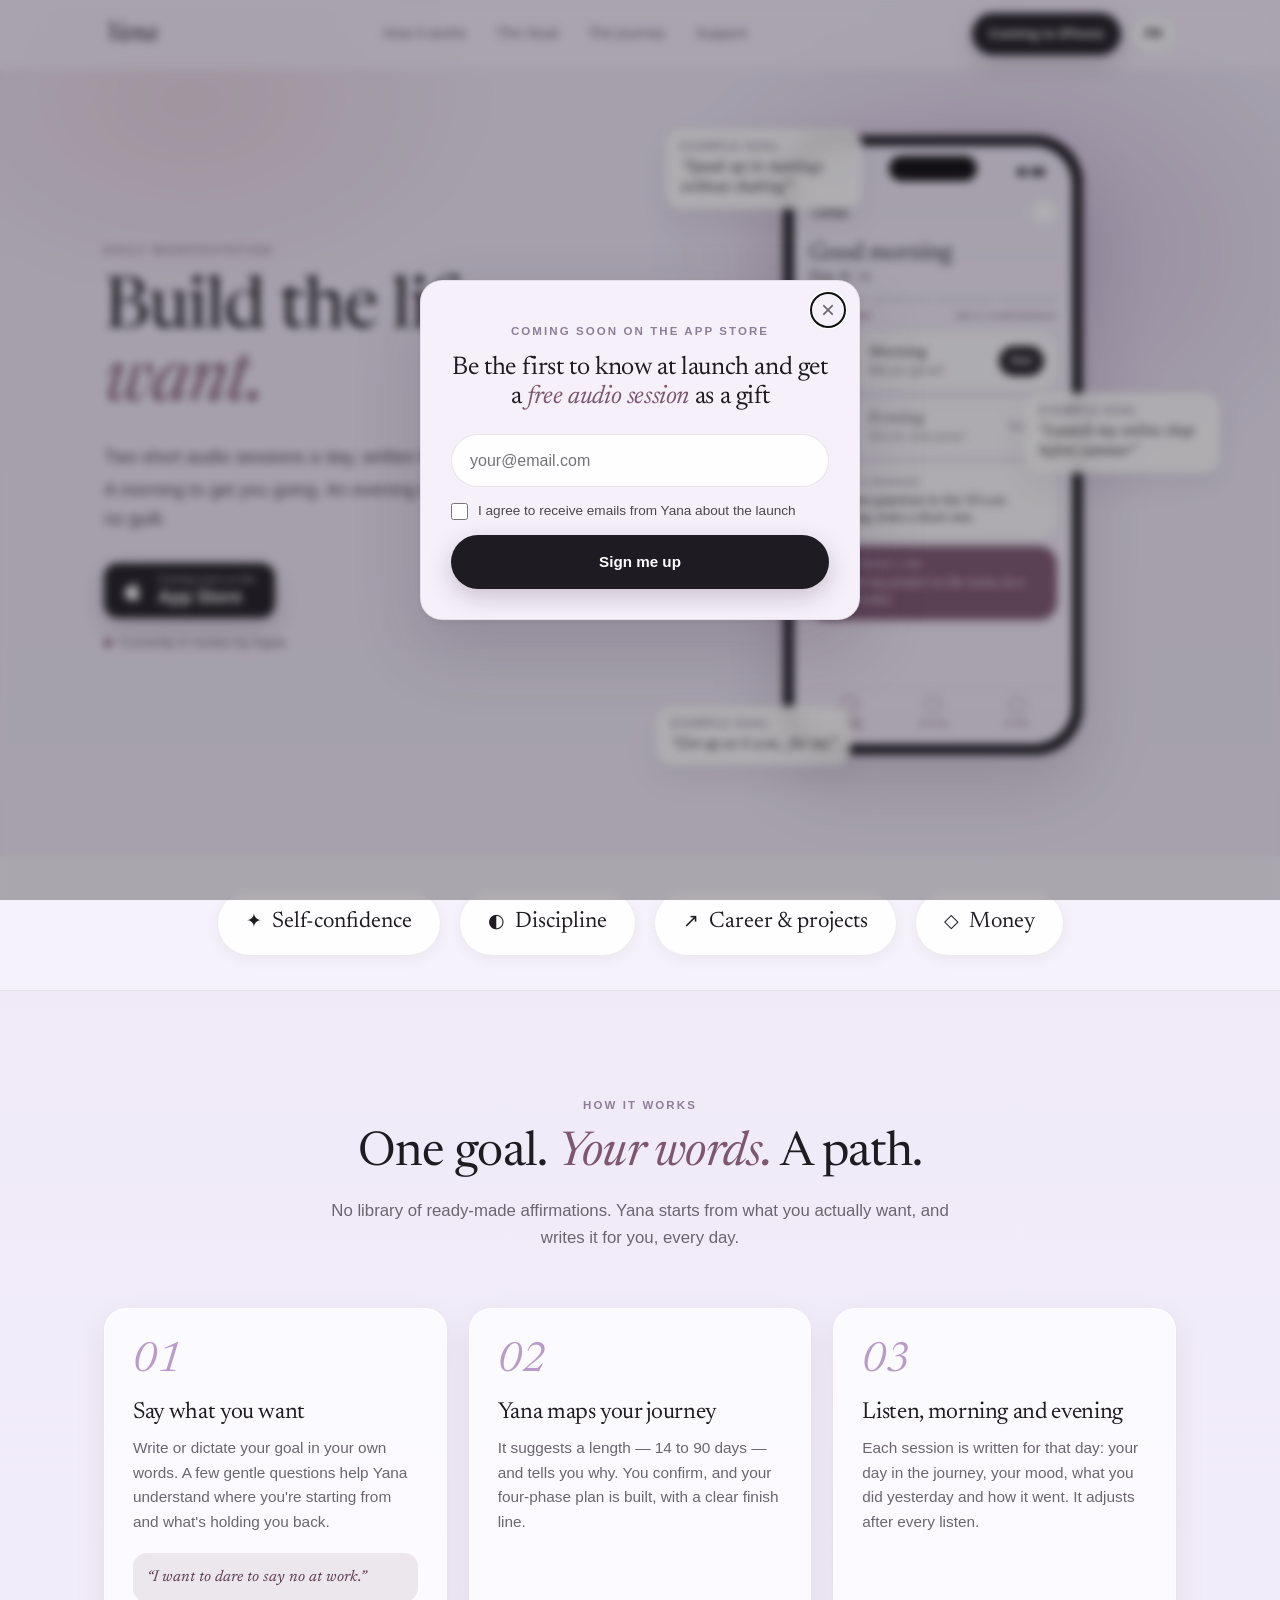
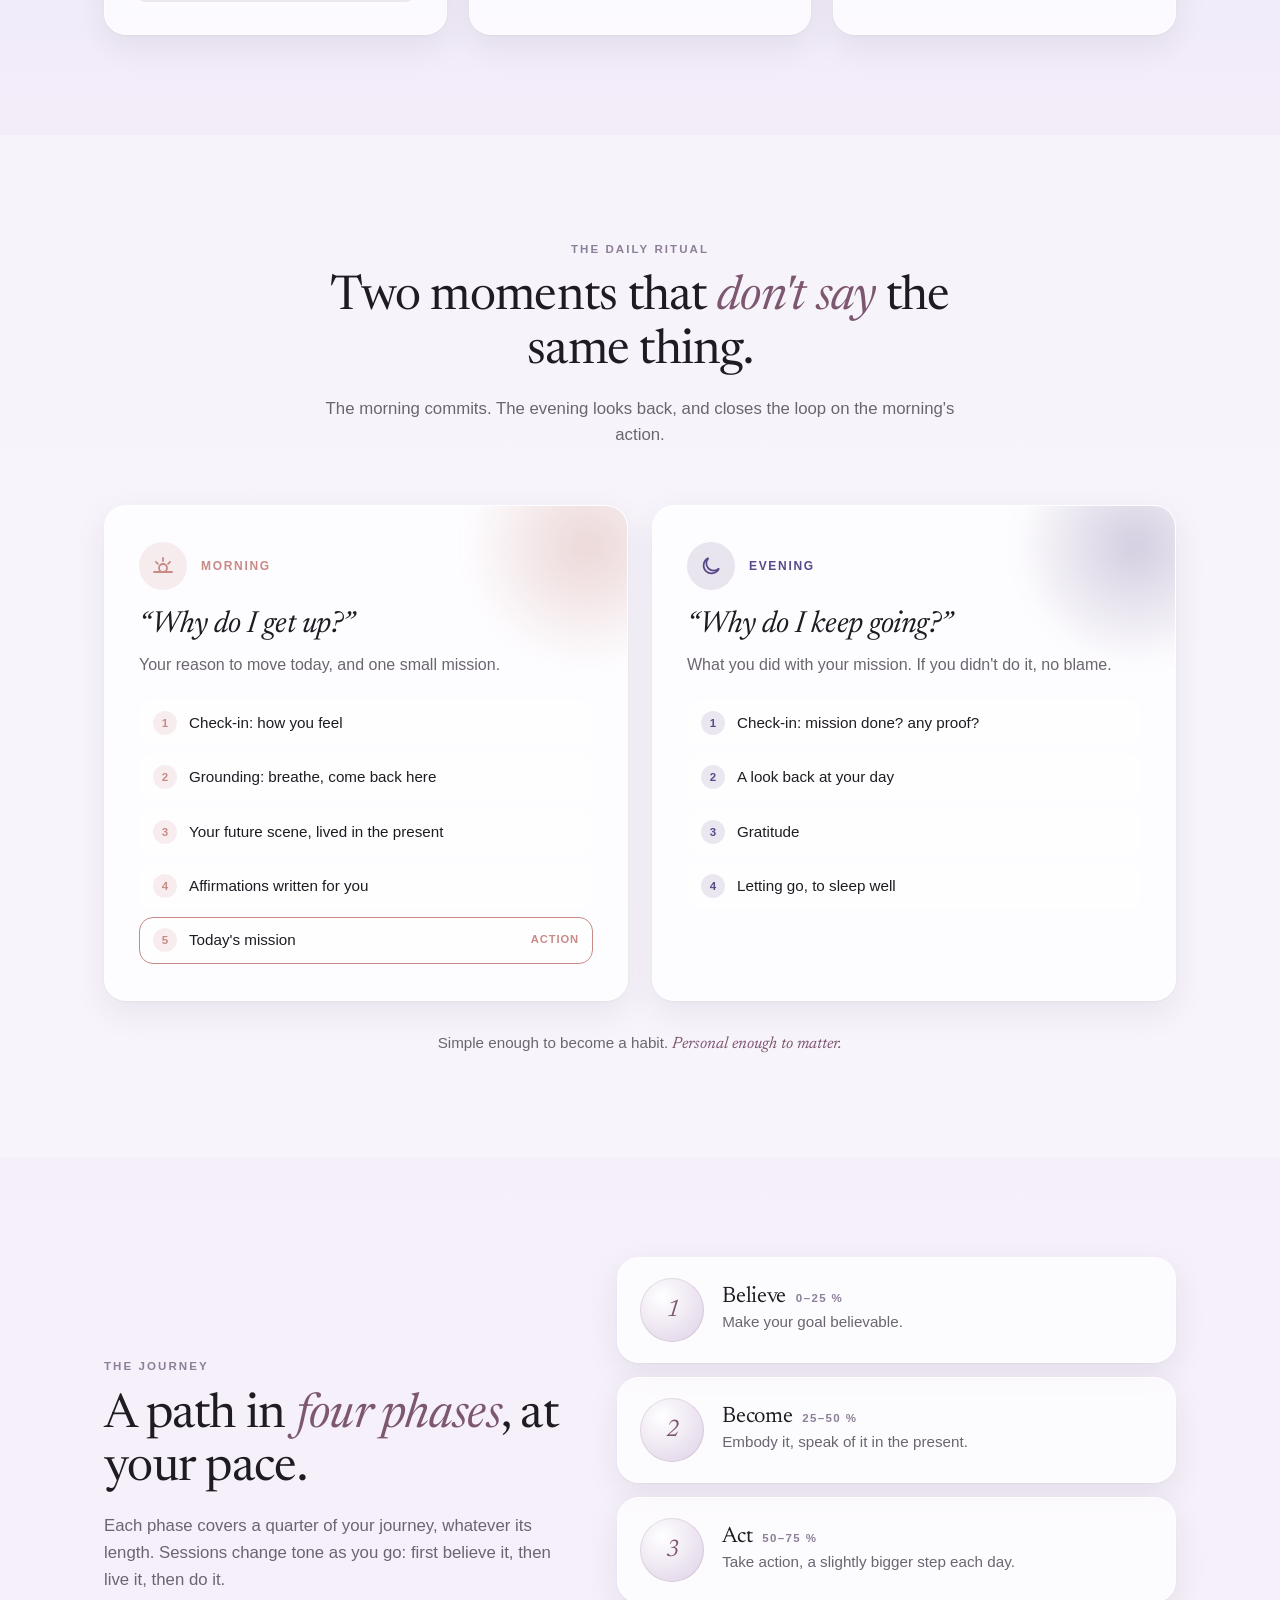
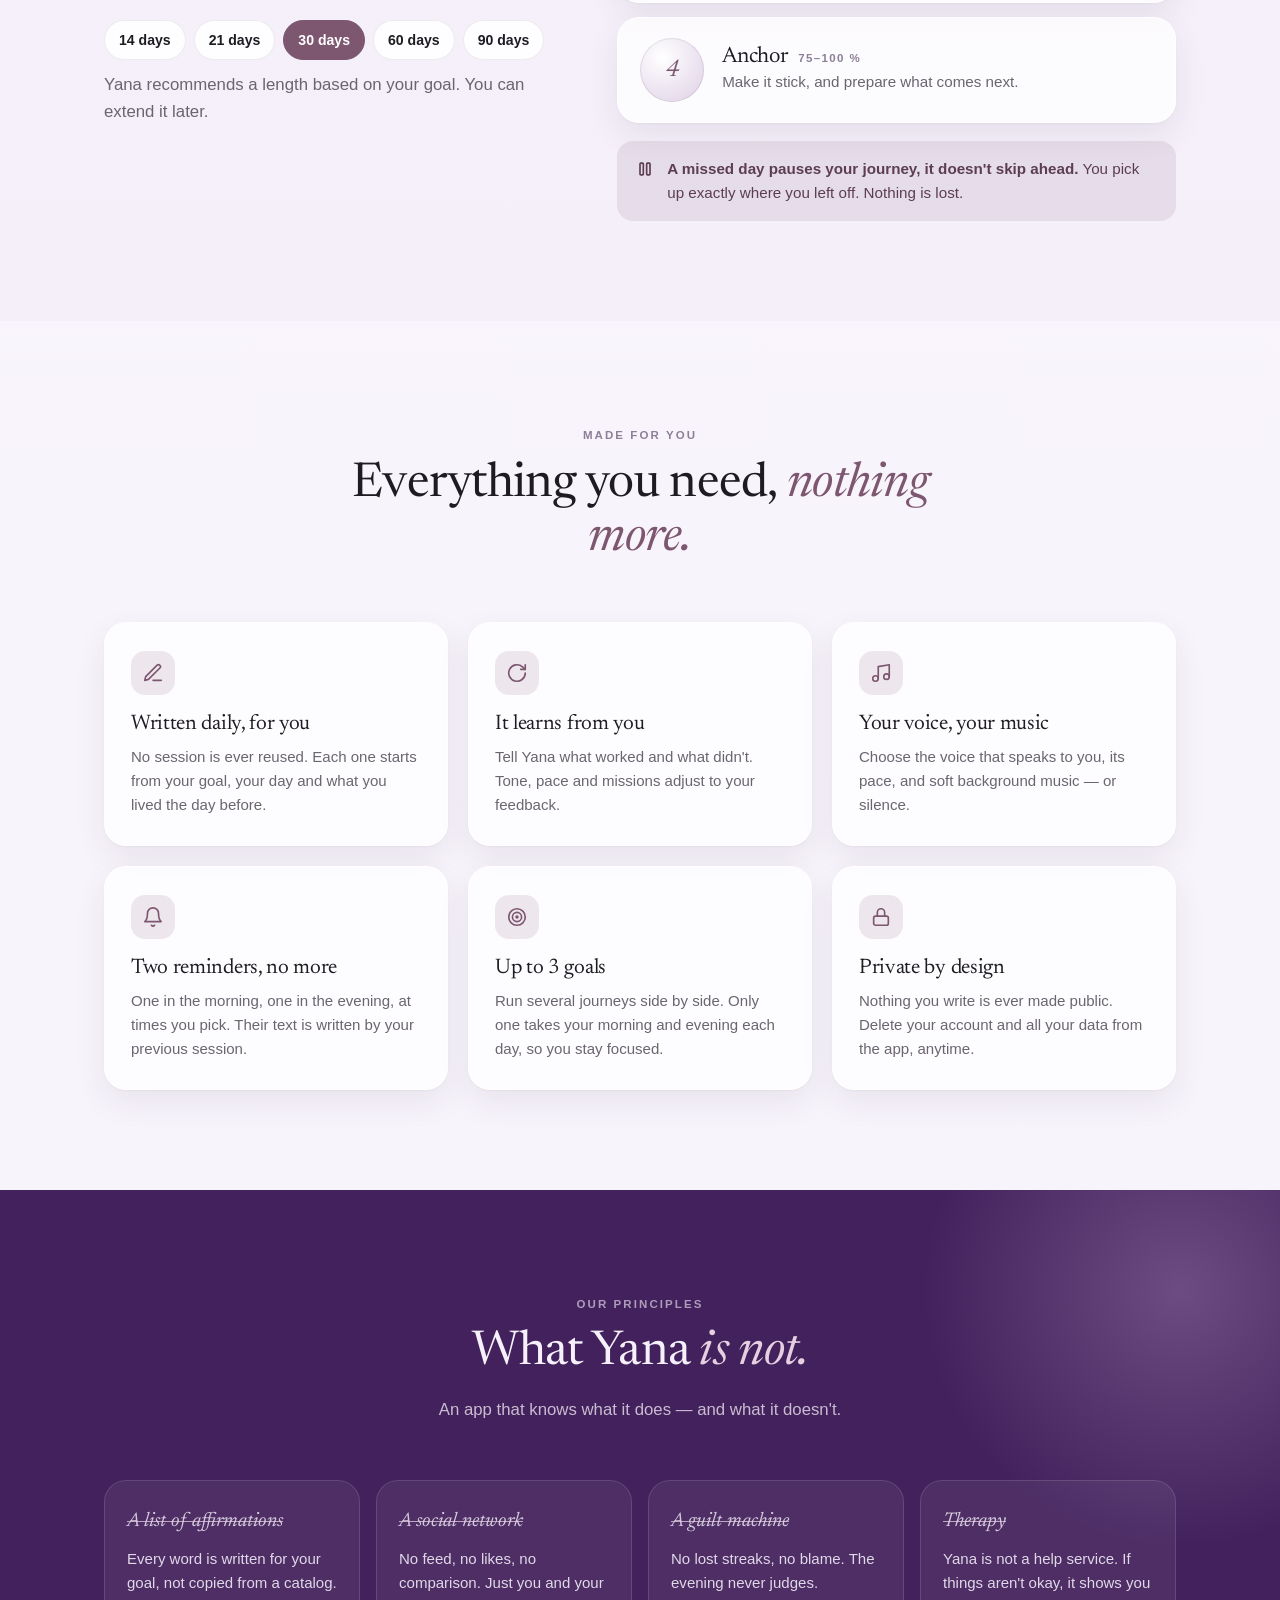
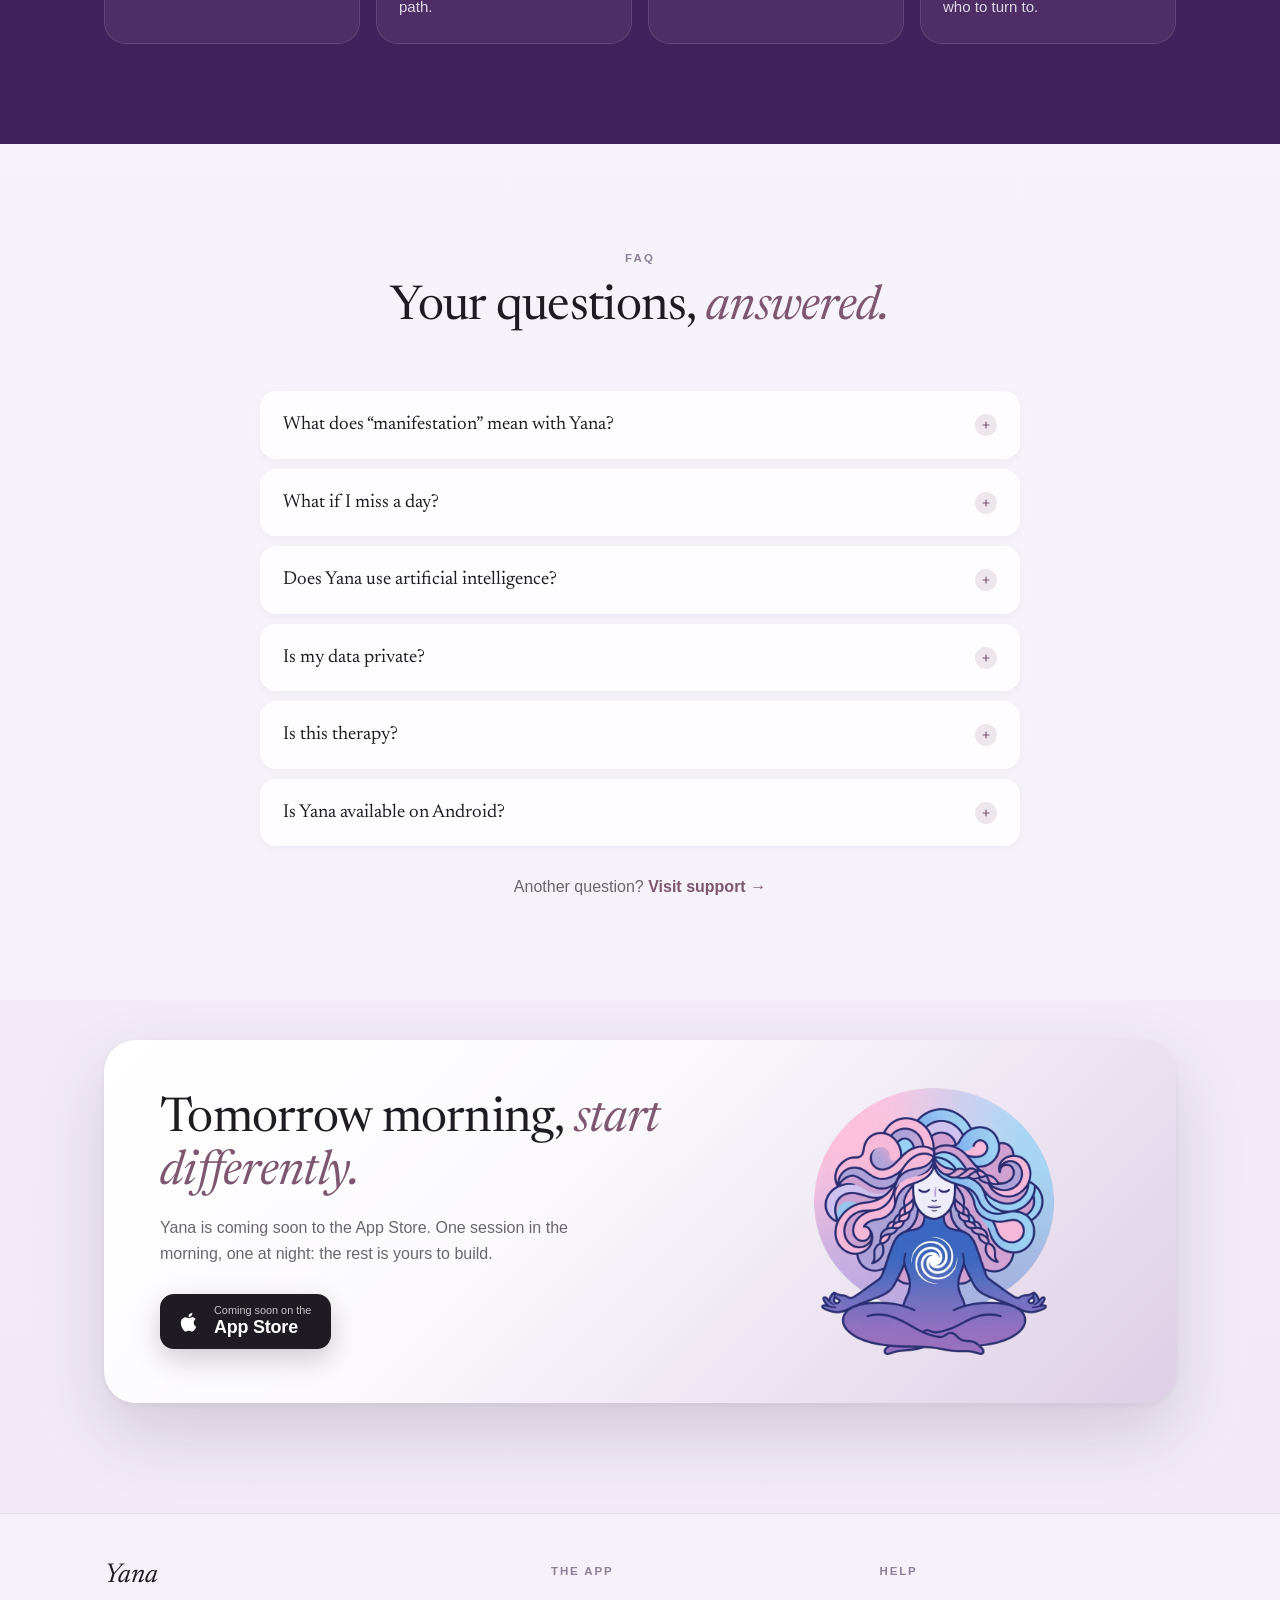
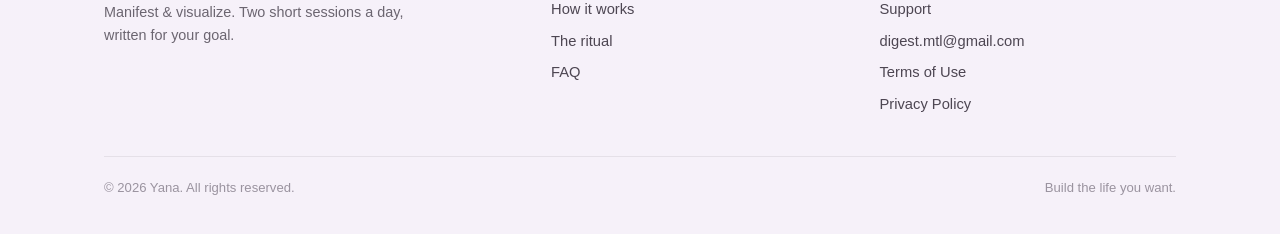
==== commit a4a9daf8: "feat: add launch signup popup with Resend subscription and welcome email Home page popup (after 8s o" ====
--- a/index.html
+++ b/index.html
@@ -352,6 +352,27 @@
 
 </main>
 
+<dialog class="signup" id="signup" aria-labelledby="signup-title">
+  <button type="button" class="signup-close js-signup-close" aria-label="Close">&times;</button>
+  <span class="eyebrow">Coming soon on the App Store</span>
+  <h2 id="signup-title">Be the first to know at launch and get a <em>free audio session</em> as a gift</h2>
+  <form class="signup-form" id="signup-form" novalidate>
+    <label class="visually-hidden" for="signup-email">Your email address</label>
+    <input type="email" id="signup-email" name="email" autocomplete="email" required>
+    <input type="text" name="website" class="signup-trap" tabindex="-1" autocomplete="off" aria-hidden="true">
+    <label class="signup-consent">
+      <input type="checkbox" name="consent" required>
+      <span>I agree to receive emails from Yana about the launch</span>
+    </label>
+    <button type="submit" class="btn btn-ink">Sign me up</button>
+    <p class="signup-msg" id="signup-msg" role="status" aria-live="polite"></p>
+  </form>
+  <div class="signup-done" id="signup-done" hidden>
+    <p>You're in! Your session is waiting in your inbox.</p>
+    <button type="button" class="btn btn-ghost js-signup-close">Close</button>
+  </div>
+</dialog>
+
 <div class="mobile-cta" id="mobile-cta" aria-hidden="true">
   <img src="/assets/icon.png" alt="">
   <span class="txt"><b>Yana</b><small class="js-store-note-short">Coming soon on the App Store</small></span>
--- a/styles.css
+++ b/styles.css
@@ -756,3 +756,47 @@
   .topics { grid-template-columns: 1fr; }
   .phone { width: 252px; height: 516px; }
 }
+
+/* ---------- Popup d'inscription (liste de lancement) ---------- */
+.visually-hidden {
+  position: absolute; width: 1px; height: 1px; overflow: hidden;
+  clip: rect(0 0 0 0); clip-path: inset(50%); white-space: nowrap;
+}
+.signup {
+  width: min(440px, calc(100% - 32px));
+  margin: auto;
+  border: 1px solid var(--border);
+  border-radius: var(--radius);
+  padding: 36px 30px 30px;
+  background: var(--bg-mid);
+  color: var(--text);
+  box-shadow: var(--shadow-lg);
+  text-align: center;
+}
+.signup[open] { animation: signup-in 0.35s ease both; }
+.signup::backdrop { background: rgba(30, 27, 34, 0.35); backdrop-filter: blur(4px); -webkit-backdrop-filter: blur(4px); }
+@keyframes signup-in { from { opacity: 0; transform: translateY(12px); } to { opacity: 1; transform: none; } }
+.signup h2 { font-size: 1.6rem; margin-bottom: 22px; }
+.signup h2 em { color: var(--accent); }
+.signup-close {
+  position: absolute; top: 12px; right: 14px;
+  width: 34px; height: 34px; border: 0; border-radius: 50%;
+  background: transparent; color: var(--text-2); font-size: 1.5rem; line-height: 1; cursor: pointer;
+}
+.signup-close:hover { background: var(--accent-soft); }
+.signup-form { display: flex; flex-direction: column; gap: 14px; text-align: left; }
+.signup-form input[type="email"] {
+  font: inherit; font-size: 1rem; width: 100%;
+  padding: 13px 18px; border-radius: 999px;
+  border: 1px solid var(--track); background: var(--surface-strong); color: var(--text);
+}
+.signup-form input[type="email"]:focus { outline: 2px solid var(--accent); outline-offset: 1px; }
+.signup-consent { display: flex; gap: 10px; align-items: flex-start; font-size: 0.85rem; color: var(--text-3); line-height: 1.45; cursor: pointer; }
+.signup-consent input { margin-top: 2px; width: 17px; height: 17px; flex-shrink: 0; accent-color: var(--accent); }
+.signup-form .btn { width: 100%; }
+.signup-form .btn[disabled] { opacity: 0.6; cursor: progress; transform: none; }
+.signup-trap { position: absolute; left: -9999px; }
+.signup-msg { min-height: 1.3em; font-size: 0.85rem; text-align: center; color: var(--accent); }
+.signup-msg:empty { display: none; }
+.signup-done p { font-size: 1.05rem; margin-bottom: 20px; }
+@media (prefers-reduced-motion: reduce) { .signup[open] { animation: none; } }
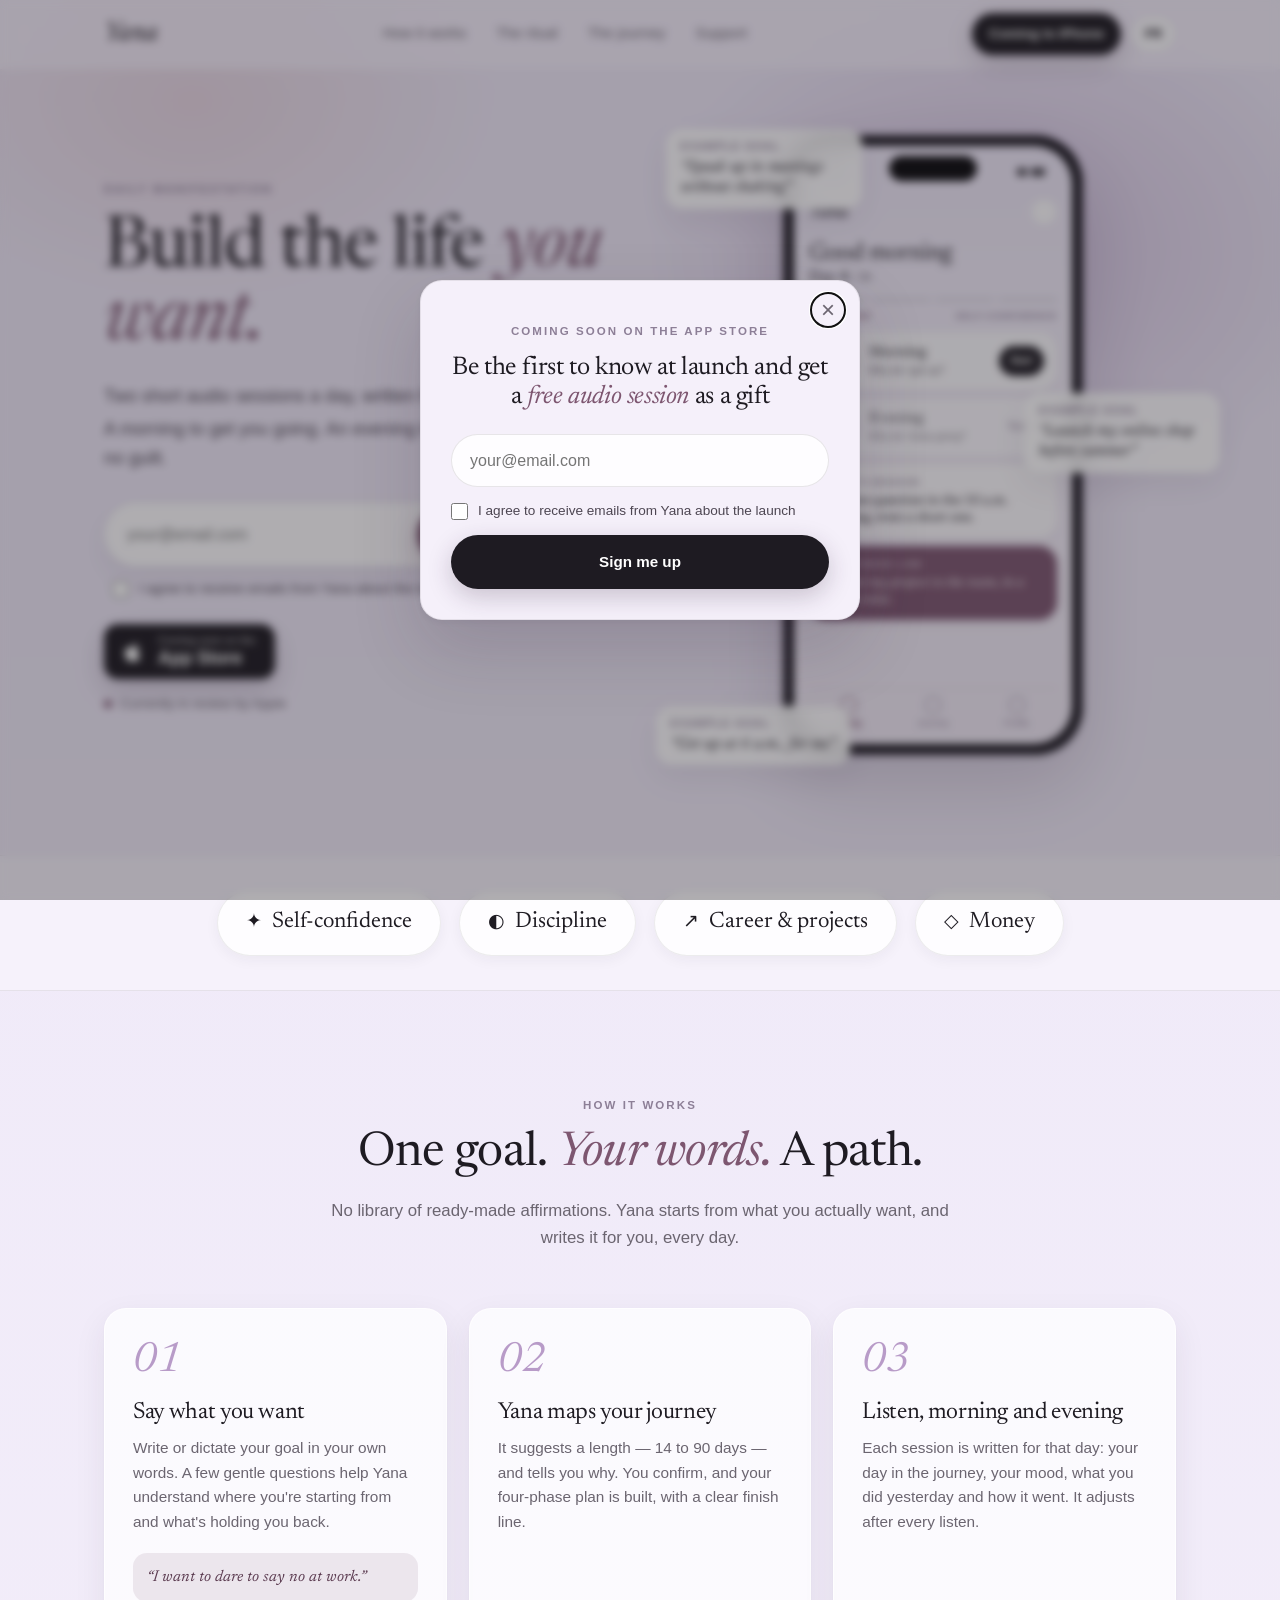
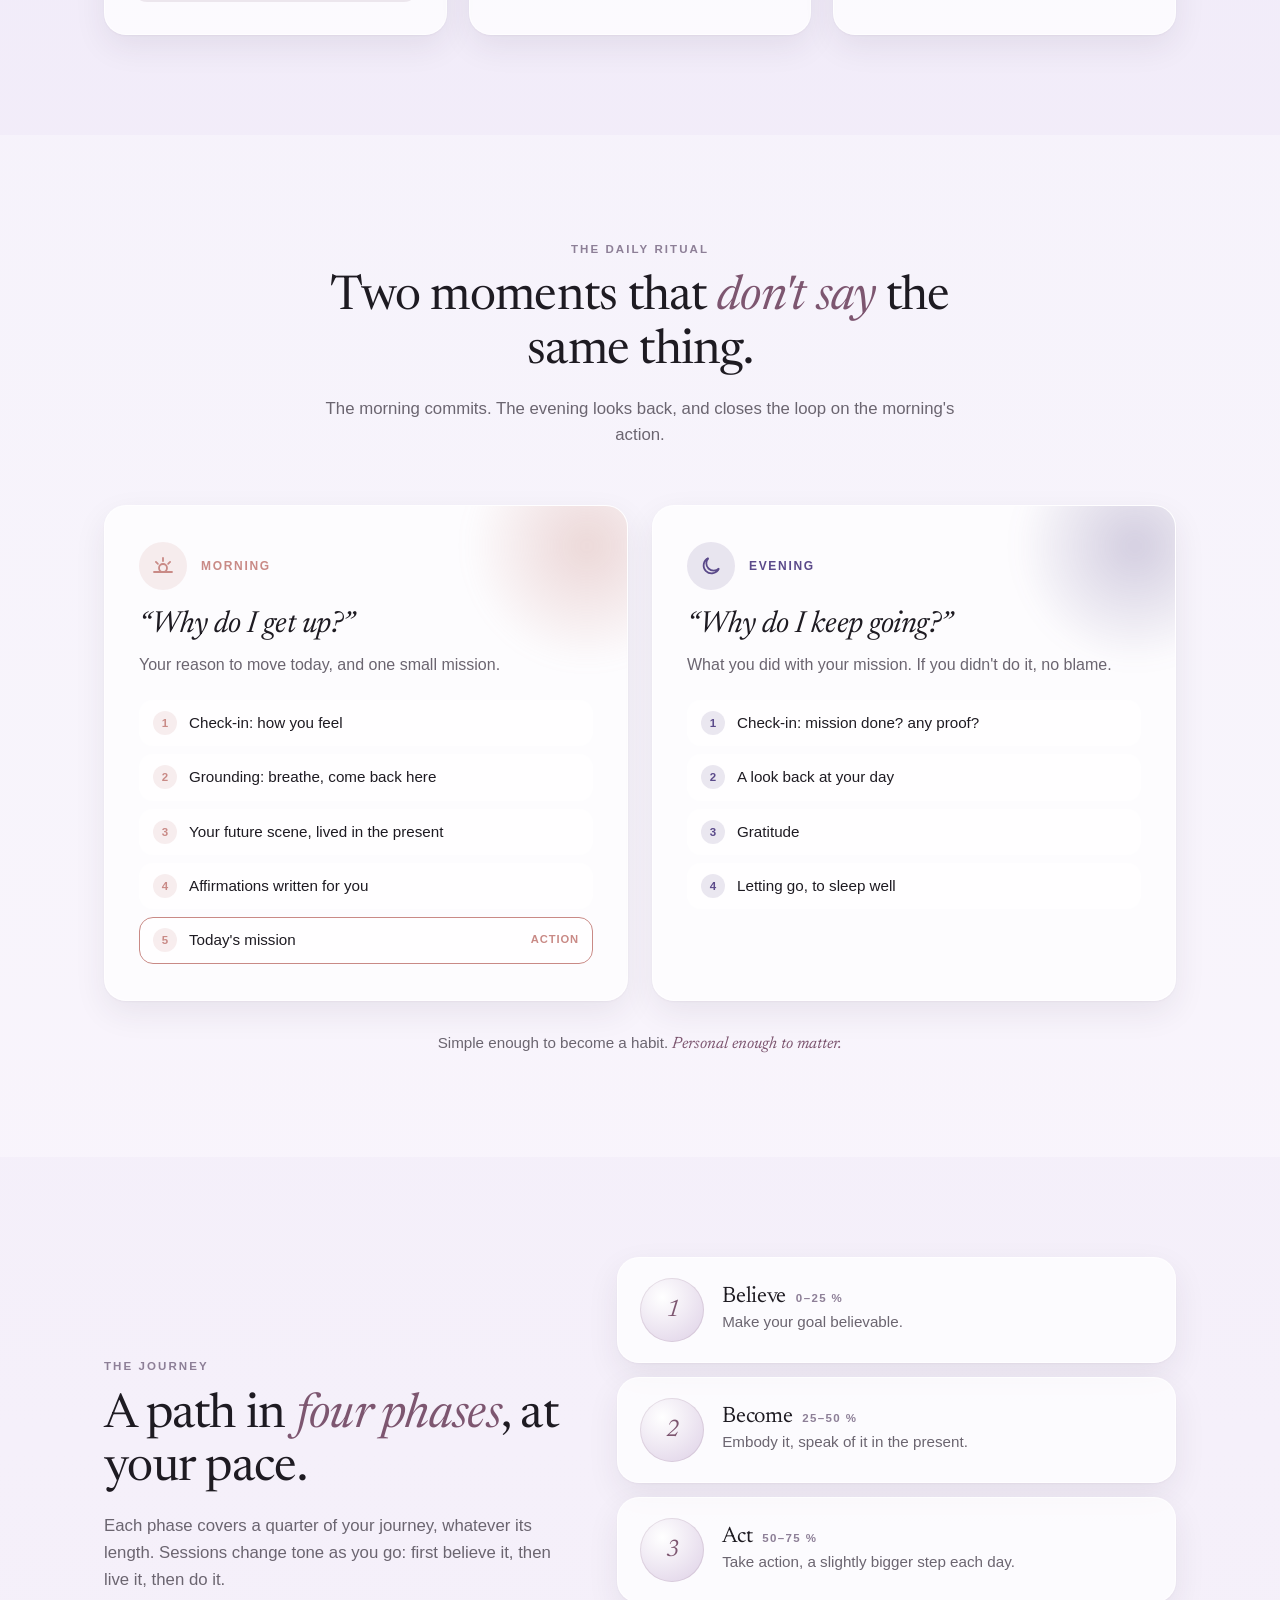
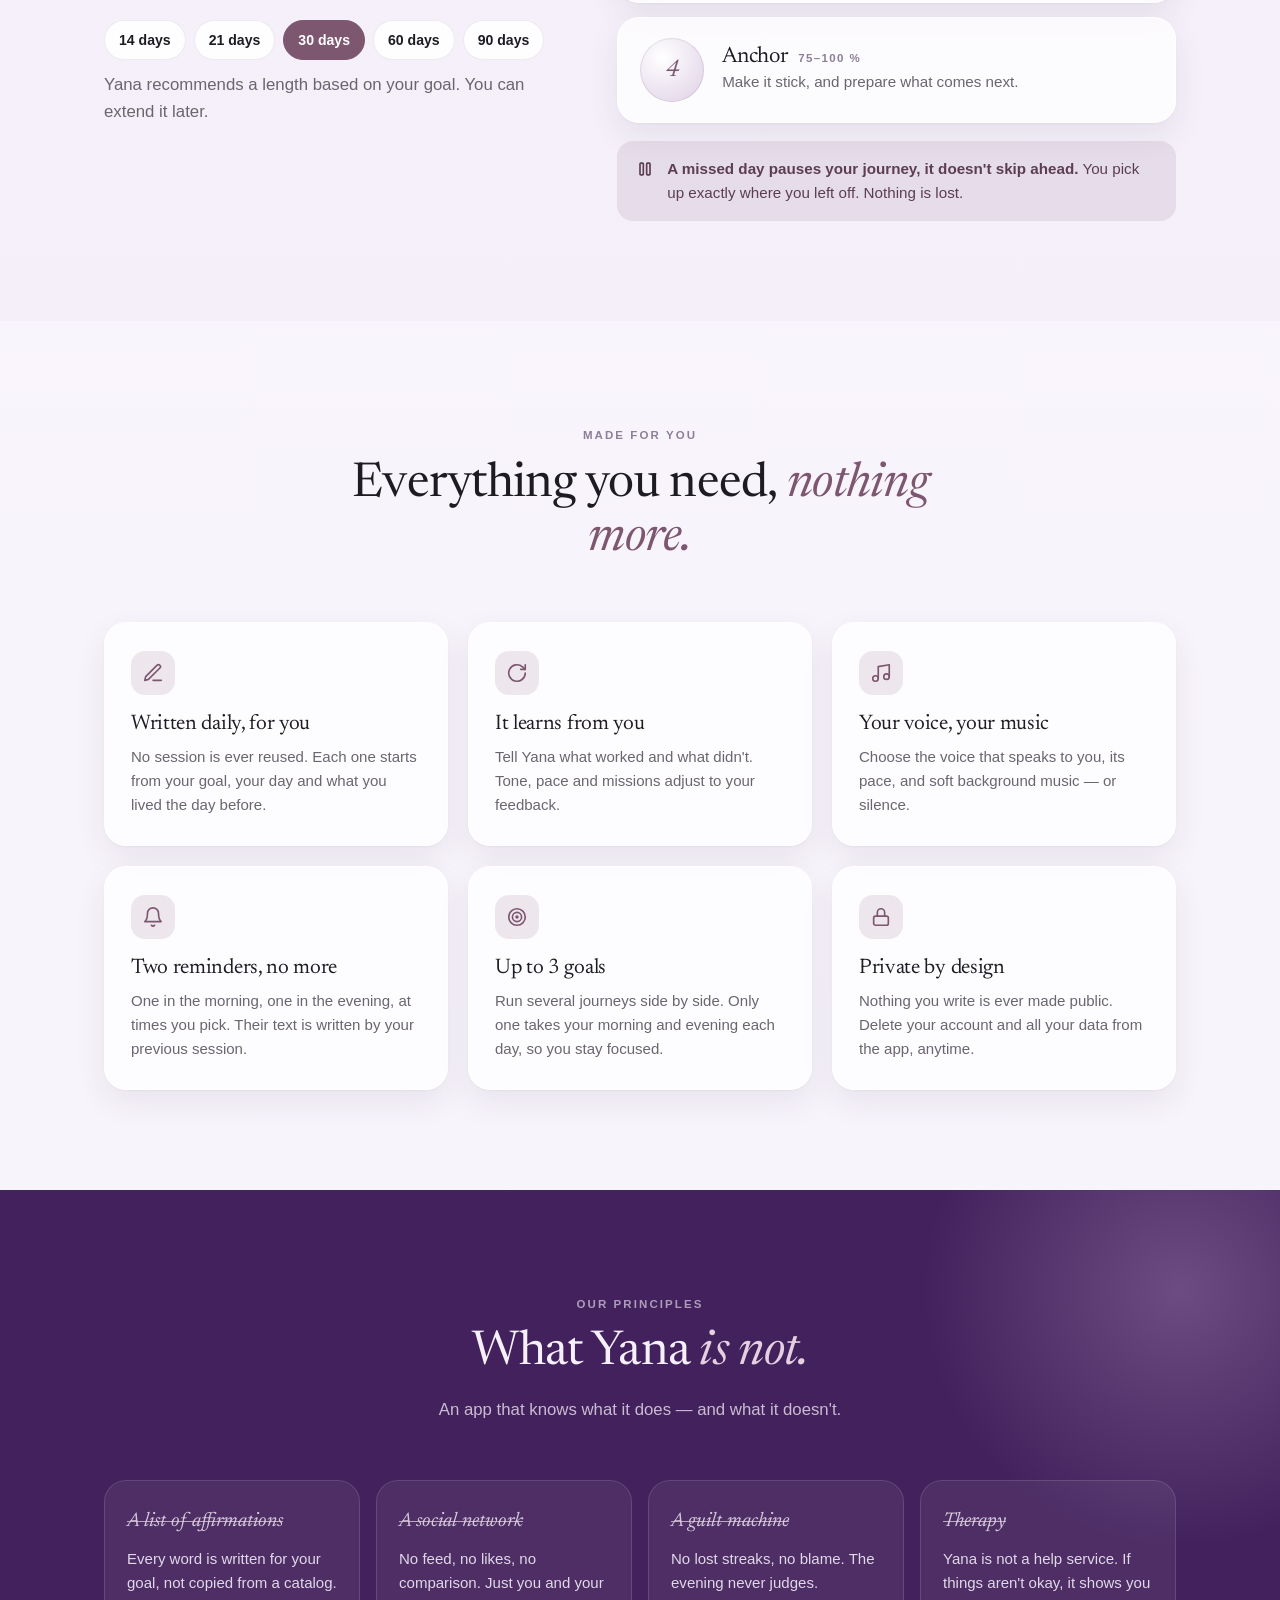
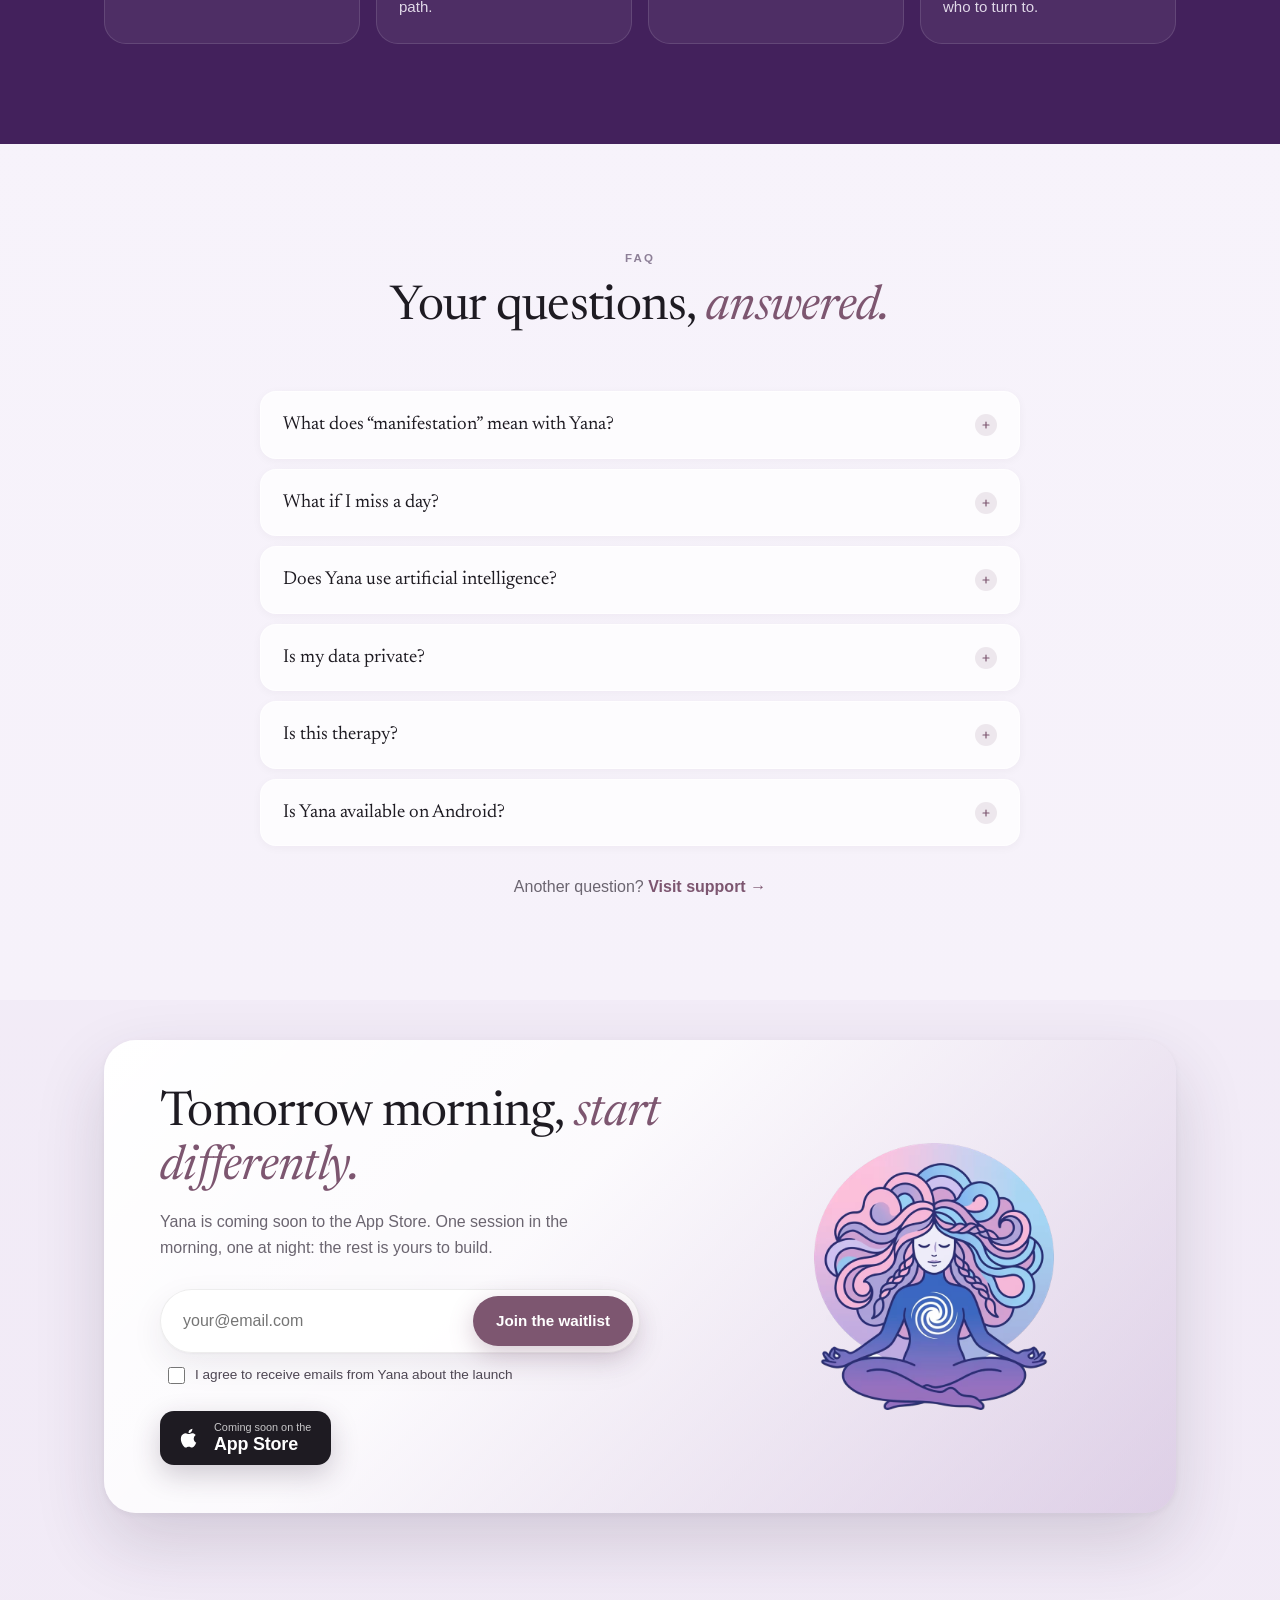
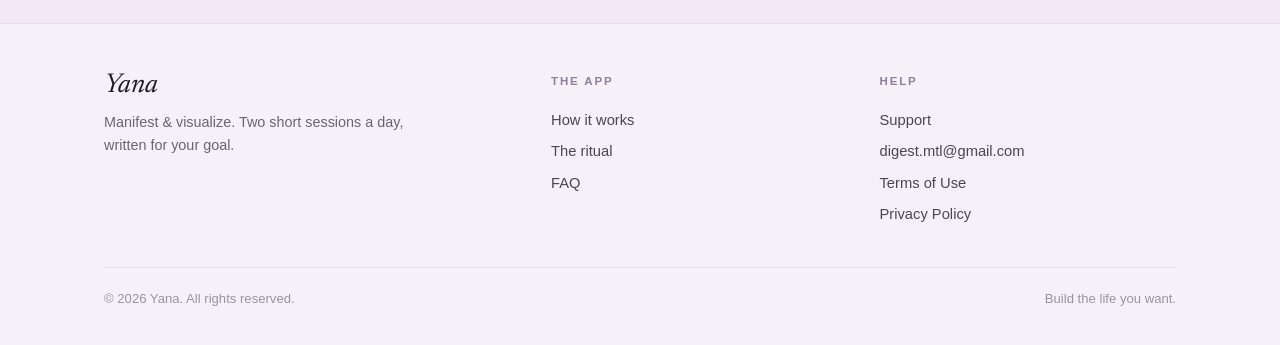
==== commit 9b913609: "feat: add visible waitlist form and show popup until visitor subscribes - Inline "Join the waitlist"" ====
--- a/index.html
+++ b/index.html
@@ -68,6 +68,22 @@
         </p>
 
         <div class="hero-cta" id="download">
+          <div class="waitlist">
+            <form class="waitlist-form js-signup-form" novalidate>
+              <div class="waitlist-row">
+                <label class="visually-hidden" for="waitlist-email-hero">Your email address</label>
+                <input type="email" id="waitlist-email-hero" name="email" autocomplete="email" required>
+                <button type="submit" class="btn btn-accent">Join the waitlist</button>
+              </div>
+              <input type="text" name="website" class="signup-trap" tabindex="-1" autocomplete="off" aria-hidden="true">
+              <label class="signup-consent">
+                <input type="checkbox" name="consent" required>
+                <span>I agree to receive emails from Yana about the launch</span>
+              </label>
+              <p class="signup-msg" role="status" aria-live="polite"></p>
+            </form>
+            <p class="waitlist-done js-signup-done" hidden>You're on the waitlist. We'll let you know on launch day!</p>
+          </div>
           <a class="store-badge js-store" aria-disabled="true" role="link">
             <svg viewBox="0 0 24 24" fill="currentColor" aria-hidden="true"><path d="M16.37 12.6c-.02-2.2 1.8-3.26 1.88-3.31-1.03-1.5-2.62-1.7-3.19-1.73-1.36-.14-2.65.8-3.34.8-.69 0-1.75-.78-2.88-.76-1.48.02-2.85.86-3.61 2.19-1.54 2.67-.39 6.63 1.11 8.8.73 1.06 1.6 2.25 2.75 2.2 1.1-.04 1.52-.71 2.85-.71 1.33 0 1.71.71 2.88.69 1.19-.02 1.94-1.08 2.67-2.14.84-1.23 1.19-2.42 1.21-2.48-.03-.01-2.32-.89-2.33-3.55zM14.2 6.13c.61-.74 1.02-1.76.91-2.78-.88.04-1.94.59-2.57 1.32-.56.65-1.06 1.69-.93 2.69.98.08 1.98-.5 2.59-1.23z"/></svg>
             <span>
@@ -337,6 +353,22 @@
         <div>
           <h2>Tomorrow morning, <em>start differently.</em></h2>
           <p>Yana is coming soon to the App Store. One session in the morning, one at night: the rest is yours to build.</p>
+          <div class="waitlist">
+            <form class="waitlist-form js-signup-form" novalidate>
+              <div class="waitlist-row">
+                <label class="visually-hidden" for="waitlist-email-end">Your email address</label>
+                <input type="email" id="waitlist-email-end" name="email" autocomplete="email" required>
+                <button type="submit" class="btn btn-accent">Join the waitlist</button>
+              </div>
+              <input type="text" name="website" class="signup-trap" tabindex="-1" autocomplete="off" aria-hidden="true">
+              <label class="signup-consent">
+                <input type="checkbox" name="consent" required>
+                <span>I agree to receive emails from Yana about the launch</span>
+              </label>
+              <p class="signup-msg" role="status" aria-live="polite"></p>
+            </form>
+            <p class="waitlist-done js-signup-done" hidden>You're on the waitlist. We'll let you know on launch day!</p>
+          </div>
           <a class="store-badge js-store" aria-disabled="true" role="link">
             <svg viewBox="0 0 24 24" fill="currentColor" aria-hidden="true"><path d="M16.37 12.6c-.02-2.2 1.8-3.26 1.88-3.31-1.03-1.5-2.62-1.7-3.19-1.73-1.36-.14-2.65.8-3.34.8-.69 0-1.75-.78-2.88-.76-1.48.02-2.85.86-3.61 2.19-1.54 2.67-.39 6.63 1.11 8.8.73 1.06 1.6 2.25 2.75 2.2 1.1-.04 1.52-.71 2.85-.71 1.33 0 1.71.71 2.88.69 1.19-.02 1.94-1.08 2.67-2.14.84-1.23 1.19-2.42 1.21-2.48-.03-.01-2.32-.89-2.33-3.55zM14.2 6.13c.61-.74 1.02-1.76.91-2.78-.88.04-1.94.59-2.57 1.32-.56.65-1.06 1.69-.93 2.69.98.08 1.98-.5 2.59-1.23z"/></svg>
             <span>
@@ -356,7 +388,7 @@
   <button type="button" class="signup-close js-signup-close" aria-label="Close">&times;</button>
   <span class="eyebrow">Coming soon on the App Store</span>
   <h2 id="signup-title">Be the first to know at launch and get a <em>free audio session</em> as a gift</h2>
-  <form class="signup-form" id="signup-form" novalidate>
+  <form class="signup-form js-signup-form" novalidate>
     <label class="visually-hidden" for="signup-email">Your email address</label>
     <input type="email" id="signup-email" name="email" autocomplete="email" required>
     <input type="text" name="website" class="signup-trap" tabindex="-1" autocomplete="off" aria-hidden="true">
@@ -365,10 +397,10 @@
       <span>I agree to receive emails from Yana about the launch</span>
     </label>
     <button type="submit" class="btn btn-ink">Sign me up</button>
-    <p class="signup-msg" id="signup-msg" role="status" aria-live="polite"></p>
+    <p class="signup-msg" role="status" aria-live="polite"></p>
   </form>
-  <div class="signup-done" id="signup-done" hidden>
-    <p>You're in! Your session is waiting in your inbox.</p>
+  <div class="signup-done js-signup-done" hidden>
+    <p>You're in! A welcome email is waiting in your inbox.</p>
     <button type="button" class="btn btn-ghost js-signup-close">Close</button>
   </div>
 </dialog>
@@ -376,7 +408,7 @@
 <div class="mobile-cta" id="mobile-cta" aria-hidden="true">
   <img src="/assets/icon.png" alt="">
   <span class="txt"><b>Yana</b><small class="js-store-note-short">Coming soon on the App Store</small></span>
-  <a class="btn btn-ink btn-sm js-store-btn" href="#download">Learn more</a>
+  <a class="btn btn-ink btn-sm js-store-btn" href="#download">Join waitlist</a>
 </div>
 
 <footer class="site-footer">
--- a/styles.css
+++ b/styles.css
@@ -800,3 +800,41 @@
 .signup-msg:empty { display: none; }
 .signup-done p { font-size: 1.05rem; margin-bottom: 20px; }
 @media (prefers-reduced-motion: reduce) { .signup[open] { animation: none; } }
+
+/* ---------- Liste d'attente (hero et bas de page) ---------- */
+.waitlist { width: 100%; max-width: 480px; margin-bottom: 26px; }
+.waitlist-form { display: flex; flex-direction: column; gap: 12px; text-align: left; }
+.waitlist-row {
+  display: flex; gap: 6px; padding: 6px;
+  border-radius: 999px; background: var(--surface-strong);
+  border: 1px solid var(--border); box-shadow: var(--shadow);
+}
+.waitlist-row input[type="email"] {
+  flex: 1; min-width: 0; font: inherit; font-size: 1rem;
+  padding: 10px 16px; border: 0; background: transparent; color: var(--text);
+}
+.waitlist-row input[type="email"]:focus { outline: none; }
+.waitlist-row:focus-within { outline: 2px solid var(--accent); outline-offset: 2px; }
+.waitlist-row .btn { padding: 12px 22px; white-space: nowrap; }
+.waitlist-row .btn[disabled] { opacity: 0.6; cursor: progress; transform: none; }
+.waitlist .signup-consent { padding: 0 8px; }
+.waitlist .signup-msg { text-align: left; padding: 0 8px; }
+.waitlist-done {
+  display: inline-block; padding: 12px 20px; border-radius: 999px;
+  background: var(--accent-soft); color: var(--rationale); font-weight: 600; font-size: 0.95rem;
+}
+.final-card .waitlist-done { color: var(--rationale); margin-bottom: 0; }
+@media (max-width: 1000px) {
+  .hero-cta .waitlist { margin-left: auto; margin-right: auto; }
+}
+@media (max-width: 760px) {
+  .final-card .waitlist { margin-left: auto; margin-right: auto; }
+}
+@media (max-width: 520px) {
+  .waitlist-row { flex-direction: column; border-radius: 22px; padding: 8px; }
+  .waitlist-row input[type="email"] { padding: 12px 14px; text-align: center; }
+  .waitlist-row .btn { width: 100%; }
+}
+.js-signup-form[hidden], .js-signup-done[hidden] { display: none !important; }
+.final-card .signup-msg { color: var(--accent); margin-bottom: 0; max-width: none; }
+.final-card .waitlist-done { max-width: none; }
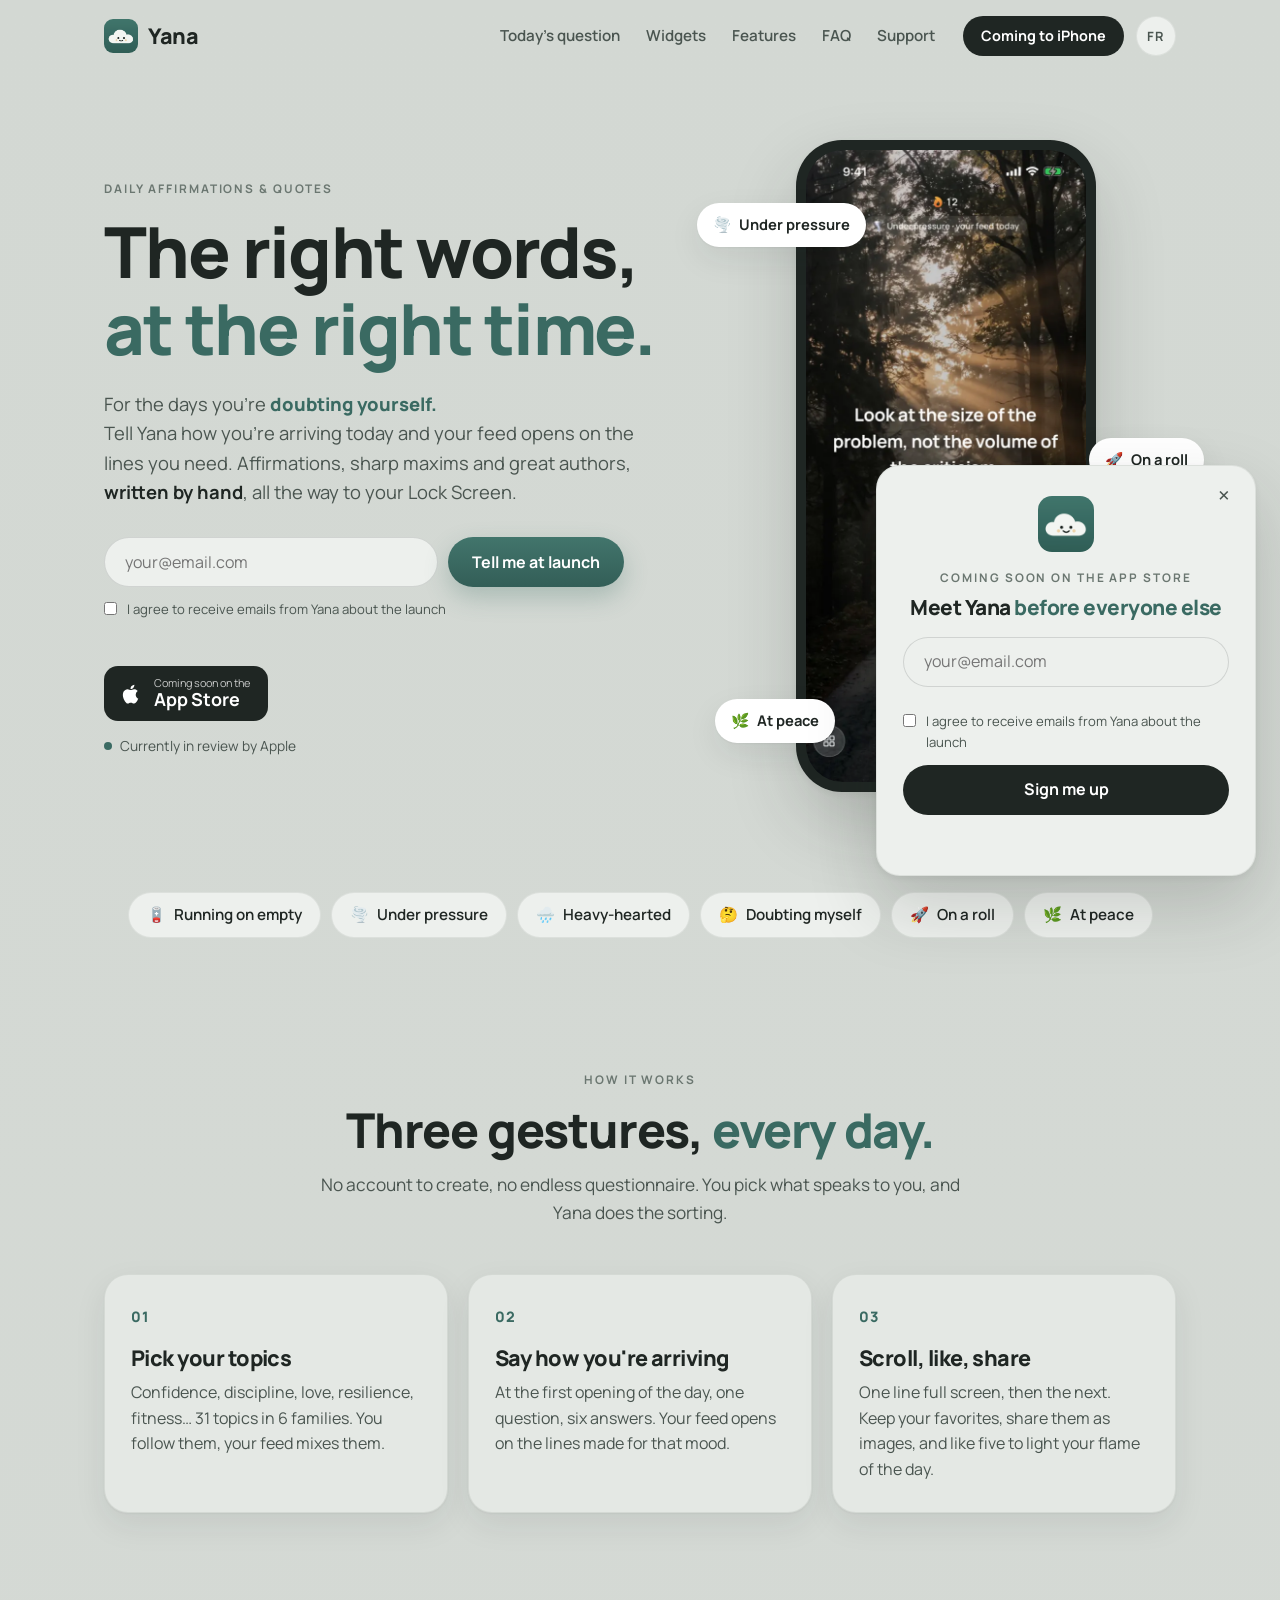
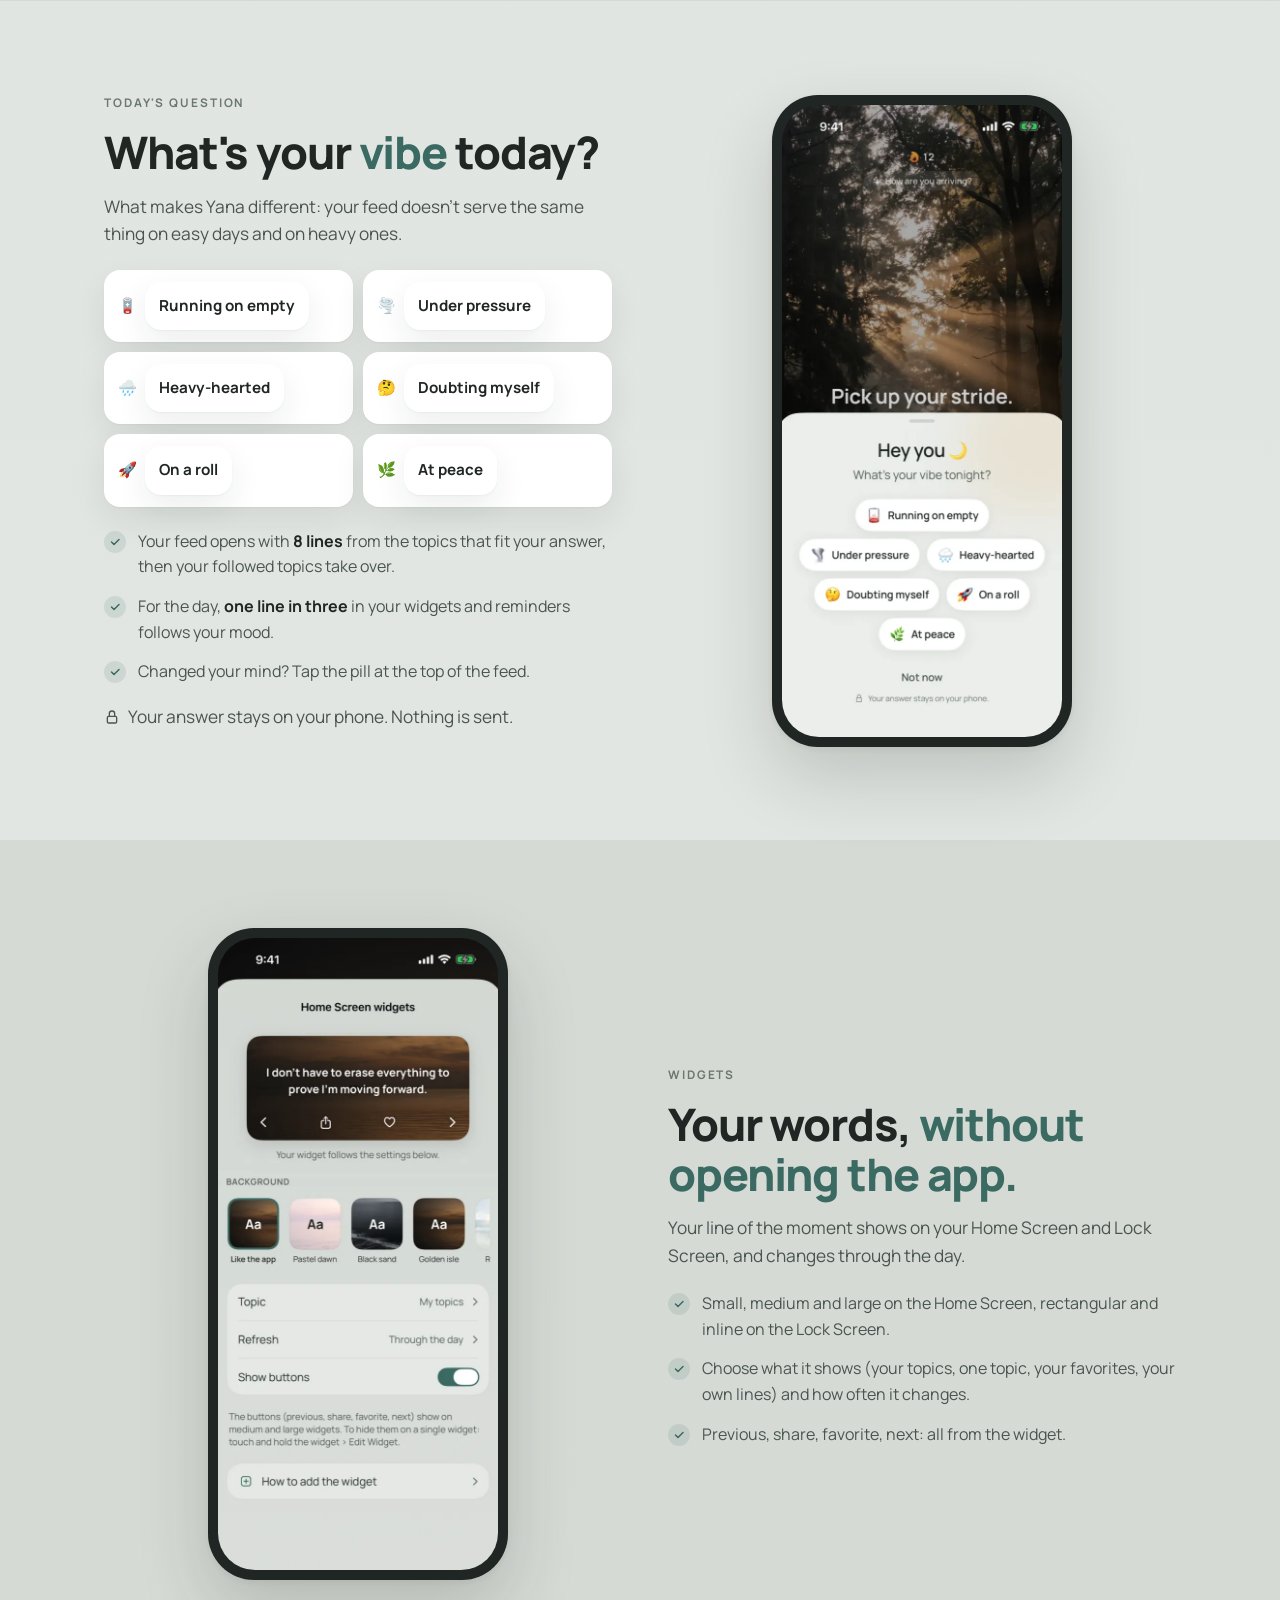
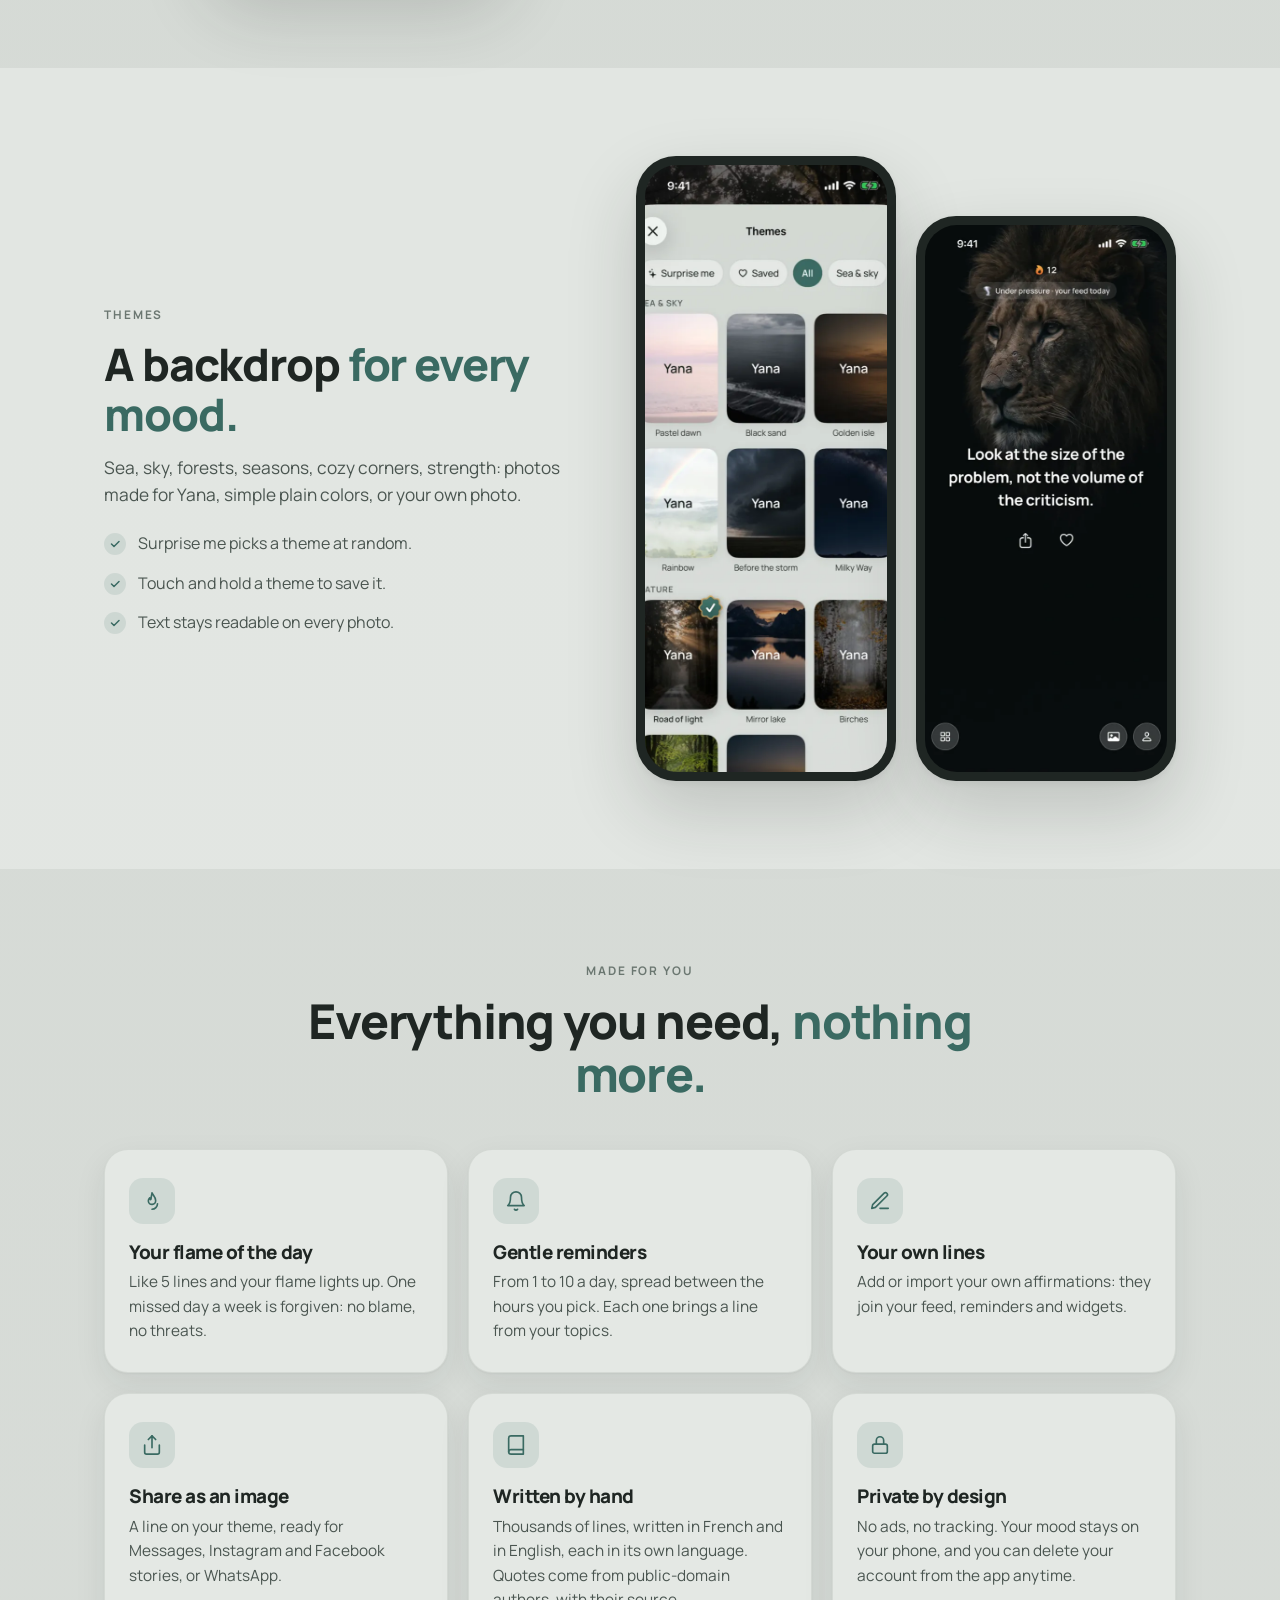
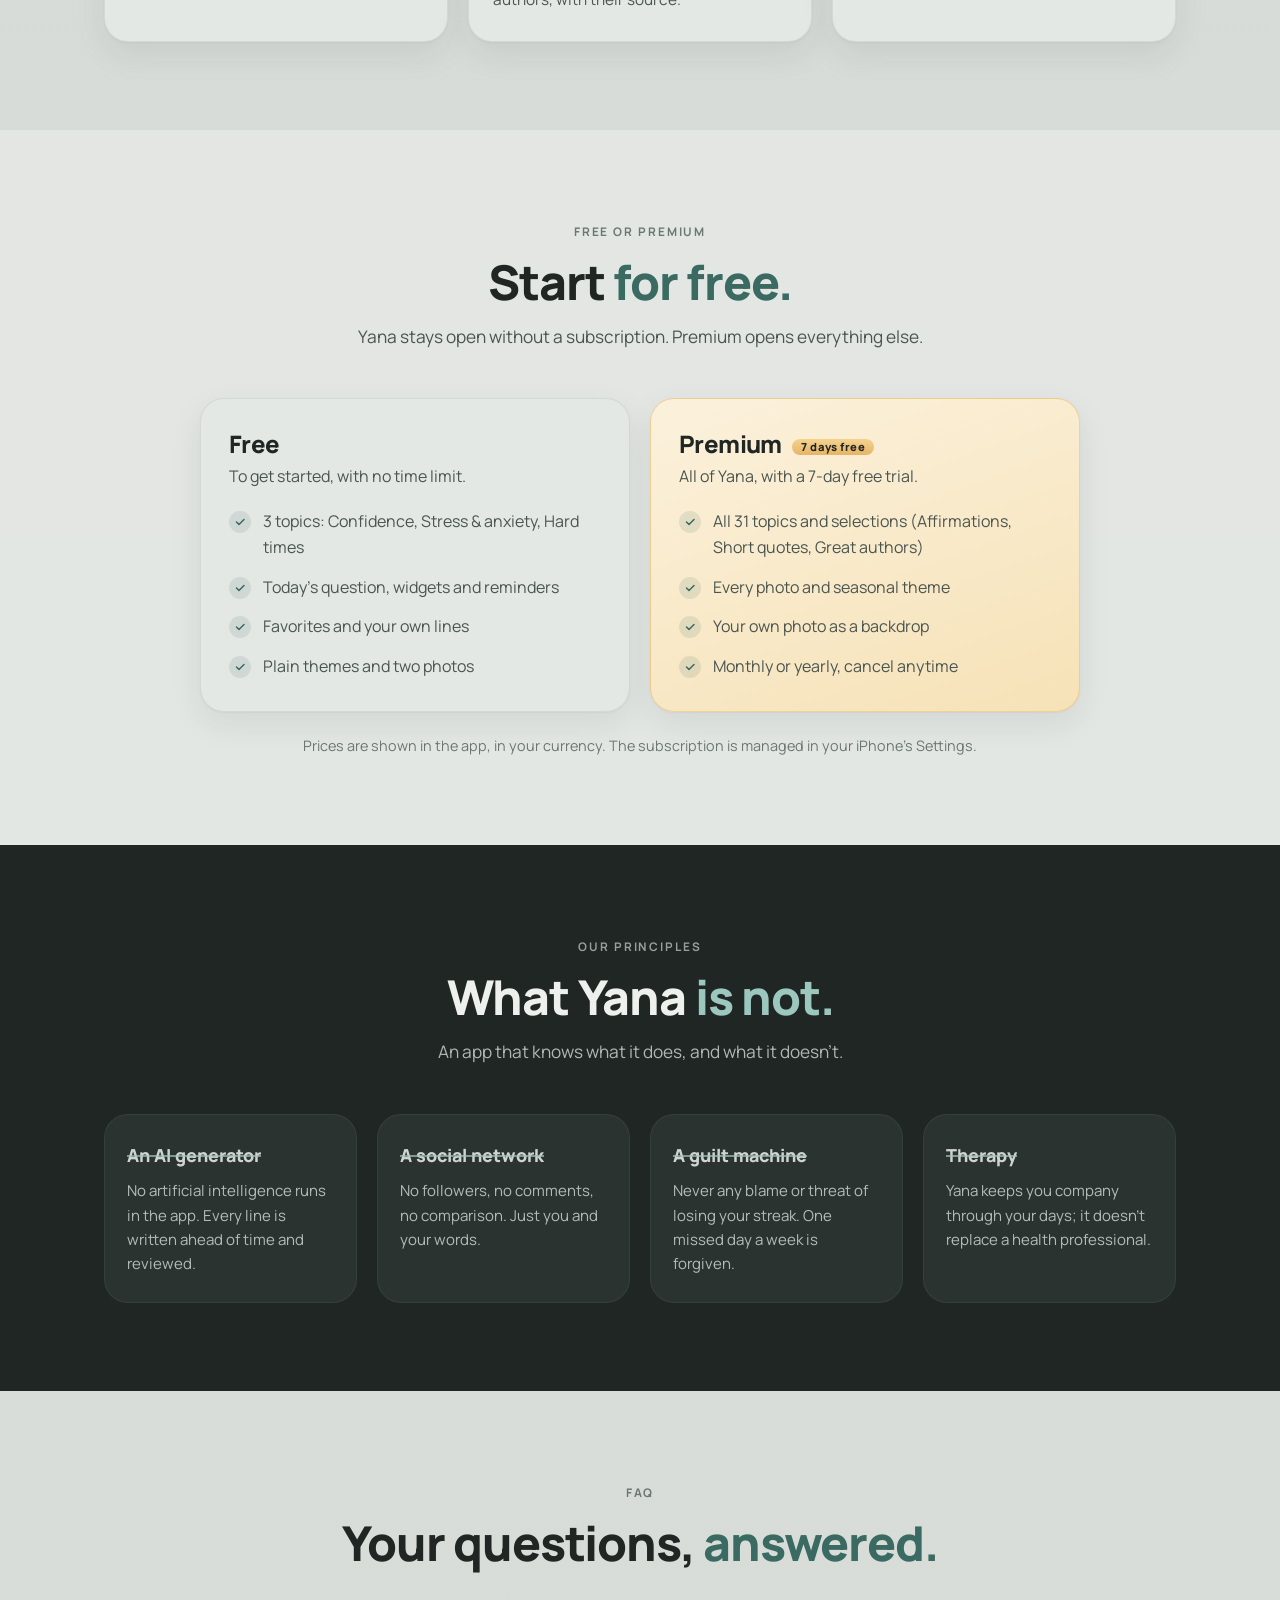
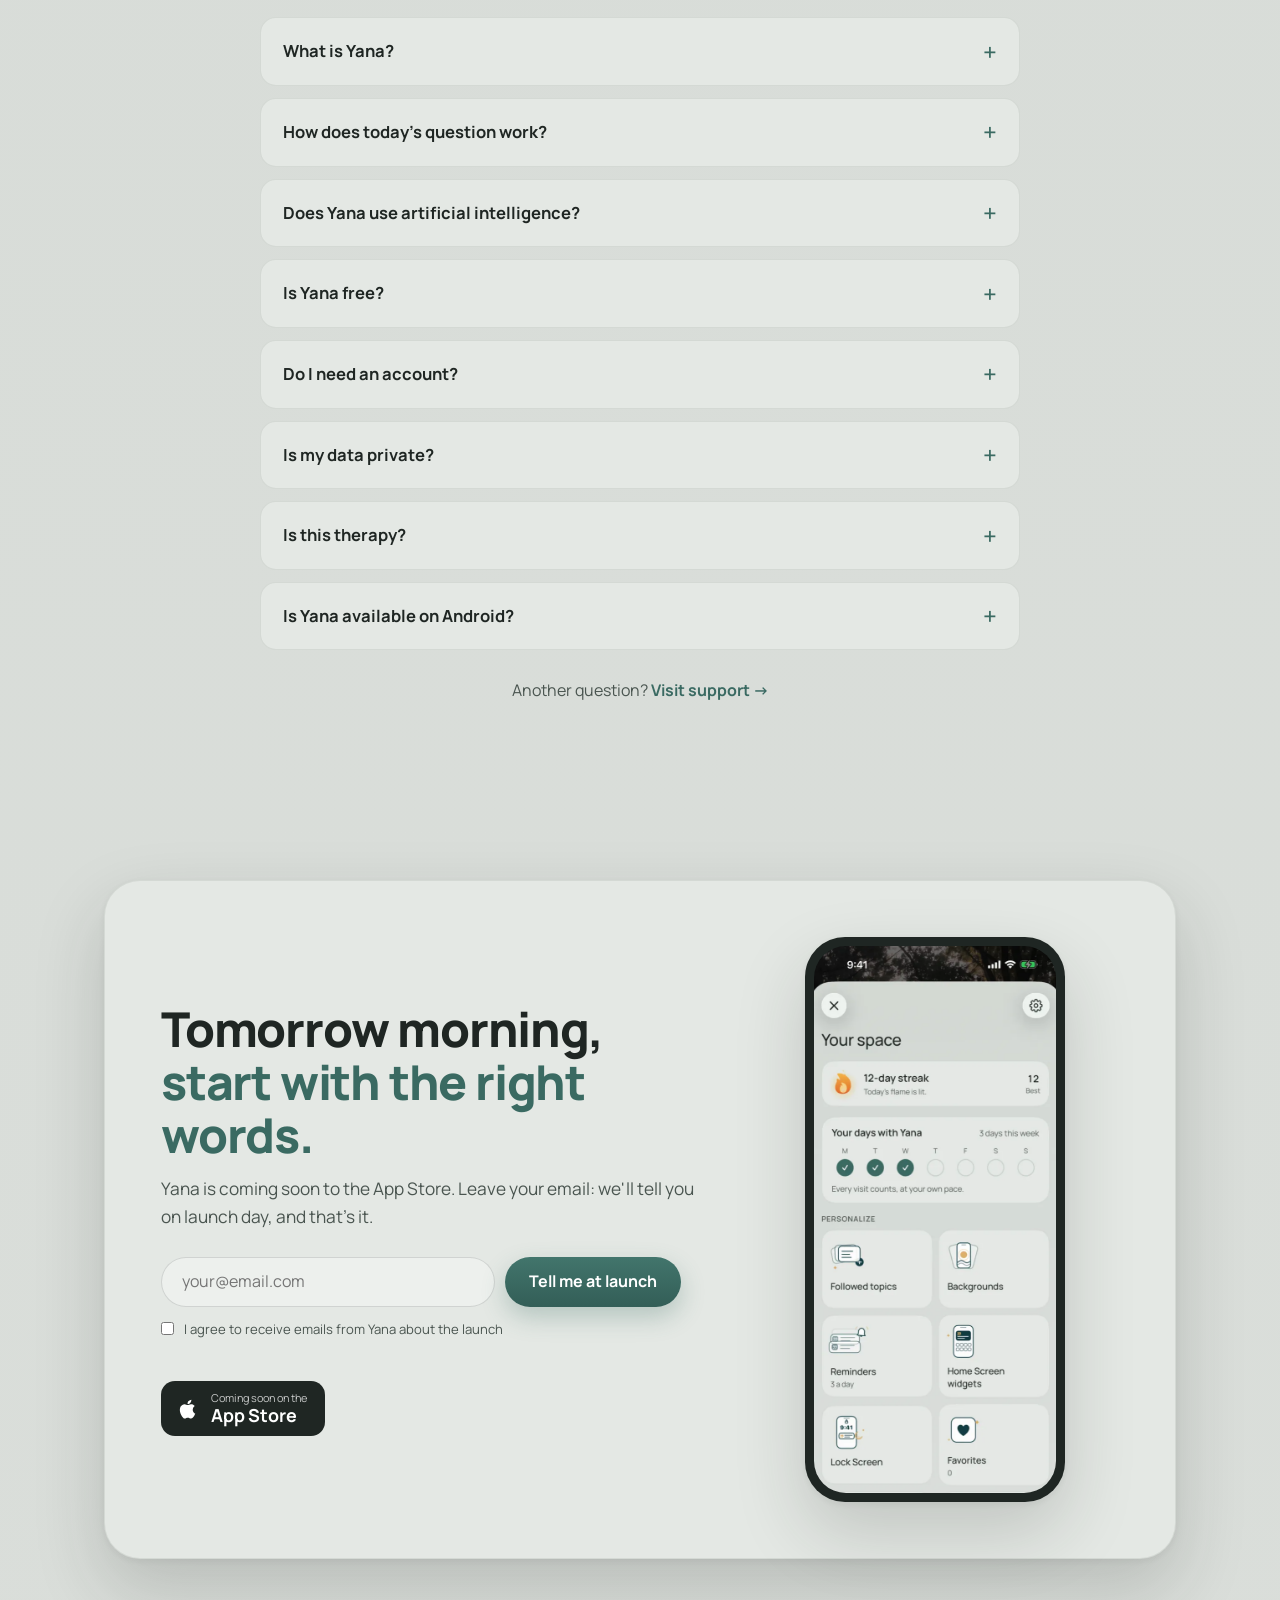
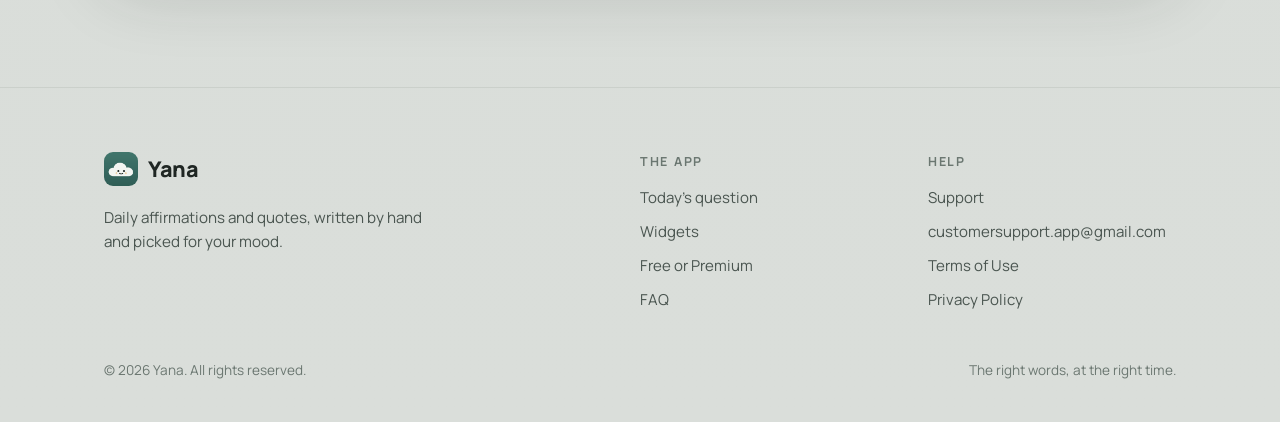
==== commit 7812af8b: "feat: rebuild the site for the affirmations app - New home page: today's mood question, widgets, pho" ====
--- a/index.html
+++ b/index.html
@@ -4,9 +4,9 @@
 <head>
 <meta charset="UTF-8">
 <meta name="viewport" content="width=device-width, initial-scale=1.0">
-<title>Yana — Daily Manifestation &amp; Affirmations App</title>
-<meta name="description" content="Yana writes two short audio sessions a day for your goal: visualization, personalized affirmations and one small mission. For confidence, discipline, career and money.">
-<meta name="theme-color" content="#EEE8F8">
+<title>Yana — Daily Affirmations &amp; Quotes for Your Mood</title>
+<meta name="description" content="Yana is a daily affirmations and quotes app for iPhone. Tell it how you're arriving today and your feed opens on the lines you need. Hand-written, on your Home Screen and Lock Screen.">
+<meta name="theme-color" content="#D3D8D3">
 <link rel="canonical" href="https://www.heyyana.com/">
 <link rel="alternate" hreflang="en" href="https://www.heyyana.com/">
 <link rel="alternate" hreflang="fr" href="https://www.heyyana.com/fr">
@@ -14,33 +14,34 @@
 <meta property="og:type" content="website">
 <meta property="og:site_name" content="Yana">
 <meta property="og:url" content="https://www.heyyana.com/">
-<meta property="og:title" content="Yana — Daily Manifestation &amp; Affirmations App">
-<meta property="og:description" content="Yana writes two short audio sessions a day for your goal: visualization, personalized affirmations and one small mission. For confidence, discipline, career and money.">
+<meta property="og:title" content="Yana — Daily Affirmations &amp; Quotes for Your Mood">
+<meta property="og:description" content="Yana is a daily affirmations and quotes app for iPhone. Tell it how you&#x27;re arriving today and your feed opens on the lines you need. Hand-written, on your Home Screen and Lock Screen.">
 <meta property="og:image" content="https://www.heyyana.com/assets/og-en.jpg">
 <meta property="og:image:width" content="1200">
 <meta property="og:image:height" content="630">
 <meta property="og:locale" content="en_US">
 <meta property="og:locale:alternate" content="fr_FR">
 <meta name="twitter:card" content="summary_large_image">
-<meta name="twitter:title" content="Yana — Daily Manifestation &amp; Affirmations App">
-<meta name="twitter:description" content="Yana writes two short audio sessions a day for your goal: visualization, personalized affirmations and one small mission. For confidence, discipline, career and money.">
+<meta name="twitter:title" content="Yana — Daily Affirmations &amp; Quotes for Your Mood">
+<meta name="twitter:description" content="Yana is a daily affirmations and quotes app for iPhone. Tell it how you&#x27;re arriving today and your feed opens on the lines you need. Hand-written, on your Home Screen and Lock Screen.">
 <meta name="twitter:image" content="https://www.heyyana.com/assets/og-en.jpg">
 <link rel="icon" type="image/png" href="/assets/favicon.png">
 <link rel="apple-touch-icon" href="/assets/apple-touch-icon.png">
 <link rel="preconnect" href="https://fonts.googleapis.com">
 <link rel="preconnect" href="https://fonts.gstatic.com" crossorigin>
-<link href="https://fonts.googleapis.com/css2?family=Newsreader:ital,opsz,wght@0,6..72,400;1,6..72,400&display=swap" rel="stylesheet">
+<link href="https://fonts.googleapis.com/css2?family=Manrope:wght@400;500;600;700;800&display=swap" rel="stylesheet">
 <link rel="stylesheet" href="/styles.css">
 </head>
 <body class="has-mobile-cta">
 
 <header class="site-header">
   <div class="container header-inner">
-    <a href="#top" class="logo" aria-label="Yana">Yana</a>
+    <a href="#top" class="logo" aria-label="Yana"><img src="/assets/icon.png" alt="" width="34" height="34">Yana</a>
     <nav class="nav" aria-label="Main">
-      <a href="#how">How it works</a>
-      <a href="#ritual">The ritual</a>
-      <a href="#journey">The journey</a>
+      <a href="#mood">Today's question</a>
+      <a href="#widgets">Widgets</a>
+      <a href="#features">Features</a>
+      <a href="#faq">FAQ</a>
       <a href="/support">Support</a>
     </nav>
     <div class="header-actions">
@@ -56,15 +57,15 @@
   <section class="hero">
     <div class="container hero-grid">
       <div class="hero-copy">
-        <span class="eyebrow">Daily manifestation</span>
-        <h1>Build the life <em>you want.</em></h1>
+        <span class="eyebrow">Daily affirmations &amp; quotes</span>
+        <h1>The right words, <em>at the right time.</em></h1>
         <p class="hero-sub">
-          <span>Two short audio sessions a day, written for your</span>
+          <span>For the days you're</span>
           <span class="rotator" id="rotator"
-                data-words-en="confidence.|discipline.|career.|money goals."
-                data-words-fr="confiance.|discipline.|carrière.|relation à l'argent.">confidence.</span>
+                data-words-en="under pressure.|doubting yourself.|heavy-hearted.|on a roll.|at peace."
+                data-words-fr="sous pression.|dans le doute.|le cœur lourd.|sur ta lancée.|en paix.">under pressure.</span>
           <br>
-          <span>A morning to get you going. An evening to look back on your day, no guilt.</span>
+          <span>Tell Yana how you're arriving today and your feed opens on the lines you need. Affirmations, sharp maxims and great authors, <strong>written by hand</strong>, all the way to your Lock Screen.</span>
         </p>
 
         <div class="hero-cta" id="download">
@@ -73,7 +74,7 @@
               <div class="waitlist-row">
                 <label class="visually-hidden" for="waitlist-email-hero">Your email address</label>
                 <input type="email" id="waitlist-email-hero" name="email" autocomplete="email" required>
-                <button type="submit" class="btn btn-accent">Join the waitlist</button>
+                <button type="submit" class="btn btn-accent">Tell me at launch</button>
               </div>
               <input type="text" name="website" class="signup-trap" tabindex="-1" autocomplete="off" aria-hidden="true">
               <label class="signup-consent">
@@ -82,7 +83,7 @@
               </label>
               <p class="signup-msg" role="status" aria-live="polite"></p>
             </form>
-            <p class="waitlist-done js-signup-done" hidden>You're on the waitlist. We'll let you know on launch day!</p>
+            <p class="waitlist-done js-signup-done" hidden>You're on the list! We'll let you know the day Yana lands on the App Store.</p>
           </div>
           <a class="store-badge js-store" aria-disabled="true" role="link">
             <svg viewBox="0 0 24 24" fill="currentColor" aria-hidden="true"><path d="M16.37 12.6c-.02-2.2 1.8-3.26 1.88-3.31-1.03-1.5-2.62-1.7-3.19-1.73-1.36-.14-2.65.8-3.34.8-.69 0-1.75-.78-2.88-.76-1.48.02-2.85.86-3.61 2.19-1.54 2.67-.39 6.63 1.11 8.8.73 1.06 1.6 2.25 2.75 2.2 1.1-.04 1.52-.71 2.85-.71 1.33 0 1.71.71 2.88.69 1.19-.02 1.94-1.08 2.67-2.14.84-1.23 1.19-2.42 1.21-2.48-.03-.01-2.32-.89-2.33-3.55zM14.2 6.13c.61-.74 1.02-1.76.91-2.78-.88.04-1.94.59-2.57 1.32-.56.65-1.06 1.69-.93 2.69.98.08 1.98-.5 2.59-1.23z"/></svg>
@@ -93,59 +94,28 @@
           </a>
           <p class="cta-note js-store-note"><span class="dot-pulse"></span><span>Currently in review by Apple</span></p>
         </div>
-
-      </div>
-
-      <div class="hero-visual" aria-hidden="true">
-        <div class="goal-chip c1"><small>Example goal</small><span>“Speak up in meetings without shaking”</span></div>
-        <div class="goal-chip c2"><small>Example goal</small><span>“Launch my online shop before summer”</span></div>
-        <div class="goal-chip c3"><small>Example goal</small><span>“Get up at 6 a.m., for me”</span></div>
-
+      </div>
+
+      <div class="hero-visual">
+        <span class="mood-float m1" aria-hidden="true">🌪️ <span>Under pressure</span></span>
+        <span class="mood-float m2" aria-hidden="true">🚀 <span>On a roll</span></span>
+        <span class="mood-float m3" aria-hidden="true">🌿 <span>At peace</span></span>
         <div class="phone">
-          <div class="phone-screen">
-            <div class="phone-island"></div>
-            <div class="ps-status"><span>7:42</span><span class="icons"><i></i><i></i></span></div>
-            <div class="ps-top"><span class="ps-logo">Yana</span><span class="ps-avatar"></span></div>
-            <div>
-              <div class="ps-hello">Good morning</div>
-              <div class="ps-day"><b>Day 4</b><span>/ 30</span></div>
-            </div>
-            <div>
-              <div class="ps-track"><span class="on"></span><span></span><span></span><span></span></div>
-              <div class="ps-phase" style="margin-top:6px"><b>1 · Believe</b><span>Self-confidence</span></div>
-            </div>
-            <div class="ps-card ps-session morning">
-              <span class="sun"><svg viewBox="0 0 24 24" fill="none" stroke="currentColor" stroke-width="2" stroke-linecap="round"><circle cx="12" cy="14" r="4"/><path d="M12 4v3M4.9 7.9l2 2M19.1 7.9l-2 2M3 18h18"/></svg></span>
-              <span class="txt"><b>Morning</b><small>Why do I get up?</small></span>
-              <span class="ps-go">Start</span>
-            </div>
-            <div class="ps-card ps-session evening">
-              <span class="sun"><svg viewBox="0 0 24 24" fill="none" stroke="currentColor" stroke-width="2" stroke-linecap="round"><path d="M20 14.5A8 8 0 1 1 9.5 4a6.5 6.5 0 0 0 10.5 10.5z"/></svg></span>
-              <span class="txt"><b>Evening</b><small>Why do I keep going?</small></span>
-              <span class="ps-lock">Tonight</span>
-            </div>
-            <div class="ps-card ps-mission">
-              <div class="lbl">Today's mission</div>
-              <p>Ask one question in the 10 a.m. meeting, even a short one.</p>
-            </div>
-            <div class="ps-card ps-finish">
-              <div class="lbl">Your finish line</div>
-              <p>Present my project to the team, in a steady voice.</p>
-            </div>
-            <div class="ps-tabs"><span class="on"><i></i><span>Today</span></span><span><i></i><span>Journey</span></span><span><i></i><span>Profile</span></span></div>
-          </div>
+          <img src="/assets/shots/en-feed.webp" width="600" height="1304" alt="The Yana feed: an affirmation on a forest photo, under the “Under pressure” mood">
         </div>
       </div>
     </div>
   </section>
 
-  <!-- ============ DOMAINES ============ -->
-  <div class="domains">
-    <div class="container domains-inner">
-      <span class="domain-pill"><span>✦</span><span>Self-confidence</span></span>
-      <span class="domain-pill"><span>◐</span><span>Discipline</span></span>
-      <span class="domain-pill"><span>↗</span><span>Career &amp; projects</span></span>
-      <span class="domain-pill"><span>◇</span><span>Money</span></span>
+  <!-- ============ MOODS ============ -->
+  <div class="moods" aria-label="Moods">
+    <div class="container moods-inner">
+      <span class="mood-pill">🪫 <span>Running on empty</span></span>
+      <span class="mood-pill">🌪️ <span>Under pressure</span></span>
+      <span class="mood-pill">🌧️ <span>Heavy-hearted</span></span>
+      <span class="mood-pill">🤔 <span>Doubting myself</span></span>
+      <span class="mood-pill">🚀 <span>On a roll</span></span>
+      <span class="mood-pill">🌿 <span>At peace</span></span>
     </div>
   </div>
 
@@ -154,103 +124,98 @@
     <div class="container">
       <div class="section-head reveal">
         <span class="eyebrow">How it works</span>
-        <h2>One goal. <em>Your words.</em> A path.</h2>
-        <p>No library of ready-made affirmations. Yana starts from what you actually want, and writes it for you, every day.</p>
+        <h2>Three gestures, <em>every day.</em></h2>
+        <p>No account to create, no endless questionnaire. You pick what speaks to you, and Yana does the sorting.</p>
       </div>
       <div class="steps">
         <article class="card step reveal">
           <div class="step-num">01</div>
-          <h3>Say what you want</h3>
-          <p>Write or dictate your goal in your own words. A few gentle questions help Yana understand where you're starting from and what's holding you back.</p>
-          <div class="quote">“I want to dare to say no at work.”</div>
+          <h3>Pick your topics</h3>
+          <p>Confidence, discipline, love, resilience, fitness… 31 topics in 6 families. You follow them, your feed mixes them.</p>
         </article>
         <article class="card step reveal">
           <div class="step-num">02</div>
-          <h3>Yana maps your journey</h3>
-          <p>It suggests a length — 14 to 90 days — and tells you why. You confirm, and your four-phase plan is built, with a clear finish line.</p>
+          <h3>Say how you're arriving</h3>
+          <p>At the first opening of the day, one question, six answers. Your feed opens on the lines made for that mood.</p>
         </article>
         <article class="card step reveal">
           <div class="step-num">03</div>
-          <h3>Listen, morning and evening</h3>
-          <p>Each session is written for that day: your day in the journey, your mood, what you did yesterday and how it went. It adjusts after every listen.</p>
-        </article>
-      </div>
-    </div>
-  </section>
-
-  <!-- ============ LE RITUEL ============ -->
-  <section id="ritual" class="ritual">
-    <div class="container">
-      <div class="section-head reveal">
-        <span class="eyebrow">The daily ritual</span>
-        <h2>Two moments that <em>don't say</em> the same thing.</h2>
-        <p>The morning commits. The evening looks back, and closes the loop on the morning's action.</p>
-      </div>
-      <div class="ritual-grid">
-        <article class="card slot morning reveal">
-          <div class="slot-top">
-            <span class="slot-icon"><svg viewBox="0 0 24 24" fill="none" stroke="currentColor" stroke-width="1.8" stroke-linecap="round"><circle cx="12" cy="14" r="4"/><path d="M12 4v3M4.9 7.9l2 2M19.1 7.9l-2 2M3 18h18"/></svg></span>
-            <span class="slot-when">Morning</span>
-          </div>
-          <h3>“Why do I get up?”</h3>
-          <p>Your reason to move today, and one small mission.</p>
-          <ol class="flow">
-            <li><b>1</b><span>Check-in: how you feel</span></li>
-            <li><b>2</b><span>Grounding: breathe, come back here</span></li>
-            <li><b>3</b><span>Your future scene, lived in the present</span></li>
-            <li><b>4</b><span>Affirmations written for you</span></li>
-            <li class="hl"><b>5</b><span>Today's mission</span><span class="tag">Action</span></li>
-          </ol>
-        </article>
-        <article class="card slot evening reveal">
-          <div class="slot-top">
-            <span class="slot-icon"><svg viewBox="0 0 24 24" fill="none" stroke="currentColor" stroke-width="1.8" stroke-linecap="round"><path d="M20 14.5A8 8 0 1 1 9.5 4a6.5 6.5 0 0 0 10.5 10.5z"/></svg></span>
-            <span class="slot-when">Evening</span>
-          </div>
-          <h3>“Why do I keep going?”</h3>
-          <p>What you did with your mission. If you didn't do it, no blame.</p>
-          <ol class="flow">
-            <li><b>1</b><span>Check-in: mission done? any proof?</span></li>
-            <li><b>2</b><span>A look back at your day</span></li>
-            <li><b>3</b><span>Gratitude</span></li>
-            <li><b>4</b><span>Letting go, to sleep well</span></li>
-          </ol>
-        </article>
-      </div>
-      <p class="ritual-note reveal">Simple enough to become a habit. <em>Personal enough to matter.</em></p>
-    </div>
-  </section>
-
-  <!-- ============ LE PARCOURS ============ -->
-  <section id="journey">
-    <div class="container journey-wrap">
-      <div class="section-head reveal">
-        <span class="eyebrow">The journey</span>
-        <h2>A path in <em>four phases</em>, at your pace.</h2>
-        <p>Each phase covers a quarter of your journey, whatever its length. Sessions change tone as you go: first believe it, then live it, then do it.</p>
-        <div class="lengths">
-          <span>14 days</span><span>21 days</span><span class="rec">30 days</span><span>60 days</span><span>90 days</span>
+          <h3>Scroll, like, share</h3>
+          <p>One line full screen, then the next. Keep your favorites, share them as images, and like five to light your flame of the day.</p>
+        </article>
+      </div>
+    </div>
+  </section>
+
+  <!-- ============ LA QUESTION DU JOUR ============ -->
+  <section id="mood" class="band">
+    <div class="container split">
+      <div class="split-copy reveal">
+        <span class="eyebrow">Today's question</span>
+        <h2>What's your <em>vibe</em> today?</h2>
+        <p>What makes Yana different: your feed doesn't serve the same thing on easy days and on heavy ones.</p>
+        <div class="mood-grid">
+          <span>🪫 <span>Running on empty</span></span>
+          <span>🌪️ <span>Under pressure</span></span>
+          <span>🌧️ <span>Heavy-hearted</span></span>
+          <span>🤔 <span>Doubting myself</span></span>
+          <span>🚀 <span>On a roll</span></span>
+          <span>🌿 <span>At peace</span></span>
         </div>
-        <p class="lengths-note">Yana recommends a length based on your goal. You can extend it later.</p>
-      </div>
-      <div>
-        <div class="phases">
-          <div class="card phase reveal"><span class="phase-badge">1</span><div><h3><span>Believe</span><small>0–25 %</small></h3><p>Make your goal believable.</p></div></div>
-          <div class="card phase reveal"><span class="phase-badge">2</span><div><h3><span>Become</span><small>25–50 %</small></h3><p>Embody it, speak of it in the present.</p></div></div>
-          <div class="card phase reveal"><span class="phase-badge">3</span><div><h3><span>Act</span><small>50–75 %</small></h3><p>Take action, a slightly bigger step each day.</p></div></div>
-          <div class="card phase reveal"><span class="phase-badge">4</span><div><h3><span>Anchor</span><small>75–100 %</small></h3><p>Make it stick, and prepare what comes next.</p></div></div>
-        </div>
-        <div class="pause-note reveal">
-          <svg viewBox="0 0 24 24" fill="none" stroke="currentColor" stroke-width="2" stroke-linecap="round"><rect x="6" y="5" width="4" height="14" rx="1"/><rect x="14" y="5" width="4" height="14" rx="1"/></svg>
-          <span>
-            <strong>A missed day pauses your journey, it doesn't skip ahead.</strong> You pick up exactly where you left off. Nothing is lost.</span>
-        </div>
+        <ul class="bullets">
+          <li><span>Your feed opens with <b>8 lines</b> from the topics that fit your answer, then your followed topics take over.</span></li>
+          <li><span>For the day, <b>one line in three</b> in your widgets and reminders follows your mood.</span></li>
+          <li><span>Changed your mind? Tap the pill at the top of the feed.</span></li>
+        </ul>
+        <p class="note"><svg viewBox="0 0 24 24" fill="none" stroke="currentColor" stroke-width="2" stroke-linecap="round" stroke-linejoin="round"><rect x="5" y="11" width="14" height="10" rx="2"/><path d="M8 11V7a4 4 0 0 1 8 0v4"/></svg><span>Your answer stays on your phone. Nothing is sent.</span></p>
+      </div>
+      <div class="split-visual reveal">
+        <div class="phone"><img src="/assets/shots/en-mood.webp" width="600" height="1304" loading="lazy" alt="The daily question in Yana, with six mood bubbles"></div>
+      </div>
+    </div>
+  </section>
+
+  <!-- ============ WIDGETS ============ -->
+  <section id="widgets">
+    <div class="container split reverse">
+      <div class="split-copy reveal">
+        <span class="eyebrow">Widgets</span>
+        <h2>Your words, <em>without opening the app.</em></h2>
+        <p>Your line of the moment shows on your Home Screen and Lock Screen, and changes through the day.</p>
+        <ul class="bullets">
+          <li><span>Small, medium and large on the Home Screen, rectangular and inline on the Lock Screen.</span></li>
+          <li><span>Choose what it shows (your topics, one topic, your favorites, your own lines) and how often it changes.</span></li>
+          <li><span>Previous, share, favorite, next: all from the widget.</span></li>
+        </ul>
+      </div>
+      <div class="split-visual reveal">
+        <div class="phone"><img src="/assets/shots/en-widget.webp" width="600" height="1304" loading="lazy" alt="Home Screen widget settings in Yana"></div>
+      </div>
+    </div>
+  </section>
+
+  <!-- ============ THÈMES ============ -->
+  <section id="themes" class="band">
+    <div class="container split">
+      <div class="split-copy reveal">
+        <span class="eyebrow">Themes</span>
+        <h2>A backdrop <em>for every mood.</em></h2>
+        <p>Sea, sky, forests, seasons, cozy corners, strength: photos made for Yana, simple plain colors, or your own photo.</p>
+        <ul class="bullets">
+          <li><span>Surprise me picks a theme at random.</span></li>
+          <li><span>Touch and hold a theme to save it.</span></li>
+          <li><span>Text stays readable on every photo.</span></li>
+        </ul>
+      </div>
+      <div class="split-visual reveal">
+        <div class="phone sm"><img src="/assets/shots/en-themes.webp" width="600" height="1304" loading="lazy" alt="Yana's theme gallery"></div>
+        <div class="phone sm"><img src="/assets/shots/en-lion.webp" width="600" height="1304" loading="lazy" alt="A line on the Lion theme"></div>
       </div>
     </div>
   </section>
 
   <!-- ============ FONCTIONNALITÉS ============ -->
-  <section id="features" class="ritual">
+  <section id="features">
     <div class="container">
       <div class="section-head reveal">
         <span class="eyebrow">Made for you</span>
@@ -258,36 +223,70 @@
       </div>
       <div class="features-grid">
         <article class="card feature reveal">
-          <div class="feature-icon"><svg viewBox="0 0 24 24" fill="none" stroke="currentColor" stroke-width="1.8" stroke-linecap="round" stroke-linejoin="round"><path d="M12 20h9"/><path d="M16.5 3.5a2.1 2.1 0 0 1 3 3L7 19l-4 1 1-4z"/></svg></div>
-          <h3>Written daily, for you</h3>
-          <p>No session is ever reused. Each one starts from your goal, your day and what you lived the day before.</p>
-        </article>
-        <article class="card feature reveal">
-          <div class="feature-icon"><svg viewBox="0 0 24 24" fill="none" stroke="currentColor" stroke-width="1.8" stroke-linecap="round" stroke-linejoin="round"><path d="M21 12a9 9 0 1 1-3-6.7L21 8"/><path d="M21 3v5h-5"/></svg></div>
-          <h3>It learns from you</h3>
-          <p>Tell Yana what worked and what didn't. Tone, pace and missions adjust to your feedback.</p>
-        </article>
-        <article class="card feature reveal">
-          <div class="feature-icon"><svg viewBox="0 0 24 24" fill="none" stroke="currentColor" stroke-width="1.8" stroke-linecap="round" stroke-linejoin="round"><path d="M9 18V5l12-2v13"/><circle cx="6" cy="18" r="3"/><circle cx="18" cy="16" r="3"/></svg></div>
-          <h3>Your voice, your music</h3>
-          <p>Choose the voice that speaks to you, its pace, and soft background music — or silence.</p>
+          <div class="feature-icon"><svg viewBox="0 0 24 24" fill="none" stroke="currentColor" stroke-width="1.8" stroke-linecap="round" stroke-linejoin="round"><path d="M12 3c1 3 4 4.5 4 8.5A4 4 0 0 1 8 12c0-1.5.5-2.5 1.5-3.5C9.5 11 11 11 11 9c0-2 1-4 1-6z"/><path d="M12 21a6 6 0 0 0 6-6"/></svg></div>
+          <h3>Your flame of the day</h3>
+          <p>Like 5 lines and your flame lights up. One missed day a week is forgiven: no blame, no threats.</p>
         </article>
         <article class="card feature reveal">
           <div class="feature-icon"><svg viewBox="0 0 24 24" fill="none" stroke="currentColor" stroke-width="1.8" stroke-linecap="round" stroke-linejoin="round"><path d="M18 8a6 6 0 0 0-12 0c0 7-3 9-3 9h18s-3-2-3-9"/><path d="M13.7 21a2 2 0 0 1-3.4 0"/></svg></div>
-          <h3>Two reminders, no more</h3>
-          <p>One in the morning, one in the evening, at times you pick. Their text is written by your previous session.</p>
+          <h3>Gentle reminders</h3>
+          <p>From 1 to 10 a day, spread between the hours you pick. Each one brings a line from your topics.</p>
         </article>
         <article class="card feature reveal">
-          <div class="feature-icon"><svg viewBox="0 0 24 24" fill="none" stroke="currentColor" stroke-width="1.8" stroke-linecap="round" stroke-linejoin="round"><circle cx="12" cy="12" r="9"/><circle cx="12" cy="12" r="5"/><circle cx="12" cy="12" r="1"/></svg></div>
-          <h3>Up to 3 goals</h3>
-          <p>Run several journeys side by side. Only one takes your morning and evening each day, so you stay focused.</p>
+          <div class="feature-icon"><svg viewBox="0 0 24 24" fill="none" stroke="currentColor" stroke-width="1.8" stroke-linecap="round" stroke-linejoin="round"><path d="M12 20h9"/><path d="M16.5 3.5a2.1 2.1 0 0 1 3 3L7 19l-4 1 1-4z"/></svg></div>
+          <h3>Your own lines</h3>
+          <p>Add or import your own affirmations: they join your feed, reminders and widgets.</p>
+        </article>
+        <article class="card feature reveal">
+          <div class="feature-icon"><svg viewBox="0 0 24 24" fill="none" stroke="currentColor" stroke-width="1.8" stroke-linecap="round" stroke-linejoin="round"><path d="M4 12v8a2 2 0 0 0 2 2h12a2 2 0 0 0 2-2v-8"/><path d="M16 6l-4-4-4 4"/><path d="M12 2v13"/></svg></div>
+          <h3>Share as an image</h3>
+          <p>A line on your theme, ready for Messages, Instagram and Facebook stories, or WhatsApp.</p>
+        </article>
+        <article class="card feature reveal">
+          <div class="feature-icon"><svg viewBox="0 0 24 24" fill="none" stroke="currentColor" stroke-width="1.8" stroke-linecap="round" stroke-linejoin="round"><path d="M4 19.5A2.5 2.5 0 0 1 6.5 17H20"/><path d="M6.5 2H20v20H6.5A2.5 2.5 0 0 1 4 19.5v-15A2.5 2.5 0 0 1 6.5 2z"/></svg></div>
+          <h3>Written by hand</h3>
+          <p>Thousands of lines, written in French and in English, each in its own language. Quotes come from public-domain authors, with their source.</p>
         </article>
         <article class="card feature reveal">
           <div class="feature-icon"><svg viewBox="0 0 24 24" fill="none" stroke="currentColor" stroke-width="1.8" stroke-linecap="round" stroke-linejoin="round"><rect x="4" y="11" width="16" height="10" rx="2"/><path d="M8 11V7a4 4 0 0 1 8 0v4"/></svg></div>
           <h3>Private by design</h3>
-          <p>Nothing you write is ever made public. Delete your account and all your data from the app, anytime.</p>
-        </article>
-      </div>
+          <p>No ads, no tracking. Your mood stays on your phone, and you can delete your account from the app anytime.</p>
+        </article>
+      </div>
+    </div>
+  </section>
+
+  <!-- ============ OFFRE ============ -->
+  <section id="pricing" class="band">
+    <div class="container">
+      <div class="section-head reveal">
+        <span class="eyebrow">Free or Premium</span>
+        <h2>Start <em>for free.</em></h2>
+        <p>Yana stays open without a subscription. Premium opens everything else.</p>
+      </div>
+      <div class="plans">
+        <article class="card plan reveal">
+          <h3>Free</h3>
+          <p class="plan-sub">To get started, with no time limit.</p>
+          <ul class="bullets">
+            <li><span>3 topics: Confidence, Stress &amp; anxiety, Hard times</span></li>
+            <li><span>Today's question, widgets and reminders</span></li>
+            <li><span>Favorites and your own lines</span></li>
+            <li><span>Plain themes and two photos</span></li>
+          </ul>
+        </article>
+        <article class="card plan premium reveal">
+          <h3>Premium <span class="premium-badge">7 days free</span></h3>
+          <p class="plan-sub">All of Yana, with a 7-day free trial.</p>
+          <ul class="bullets">
+            <li><span>All 31 topics and selections (Affirmations, Short quotes, Great authors)</span></li>
+            <li><span>Every photo and seasonal theme</span></li>
+            <li><span>Your own photo as a backdrop</span></li>
+            <li><span>Monthly or yearly, cancel anytime</span></li>
+          </ul>
+        </article>
+      </div>
+      <p class="plans-note reveal">Prices are shown in the app, in your currency. The subscription is managed in your iPhone's Settings.</p>
     </div>
   </section>
 
@@ -297,20 +296,19 @@
       <div class="section-head reveal">
         <span class="eyebrow">Our principles</span>
         <h2>What Yana <em>is not.</em></h2>
-        <p>An app that knows what it does — and what it doesn't.</p>
+        <p>An app that knows what it does, and what it doesn't.</p>
       </div>
       <div class="not-grid">
-        <div class="not-item reveal"><div class="x">A list of affirmations</div><p>Every word is written for your goal, not copied from a catalog.</p></div>
-        <div class="not-item reveal"><div class="x">A social network</div><p>No feed, no likes, no comparison. Just you and your path.</p></div>
-        <div class="not-item reveal"><div class="x">A guilt machine</div><p>No lost streaks, no blame. The evening never judges.</p></div>
-        <div class="not-item reveal"><div class="x">Therapy</div><p>Yana is not a help service. If things aren't okay, it shows you who to turn to.</p></div>
-      </div>
-    </div>
-  </section>
-
+        <div class="not-item reveal"><div class="x">An AI generator</div><p>No artificial intelligence runs in the app. Every line is written ahead of time and reviewed.</p></div>
+        <div class="not-item reveal"><div class="x">A social network</div><p>No followers, no comments, no comparison. Just you and your words.</p></div>
+        <div class="not-item reveal"><div class="x">A guilt machine</div><p>Never any blame or threat of losing your streak. One missed day a week is forgiven.</p></div>
+        <div class="not-item reveal"><div class="x">Therapy</div><p>Yana keeps you company through your days; it doesn't replace a health professional.</p></div>
+      </div>
+    </div>
+  </section>
 
   <!-- ============ FAQ ============ -->
-  <section id="faq" class="ritual">
+  <section id="faq">
     <div class="container">
       <div class="section-head reveal">
         <span class="eyebrow">FAQ</span>
@@ -318,24 +316,32 @@
       </div>
       <div class="faq-list">
         <details class="faq-item reveal">
-          <summary>What does “manifestation” mean with Yana?</summary>
-          <div class="answer"><p>Picturing the life you want clearly, believing in it, then acting toward it every day. Yana combines visualization, affirmations written for you, and one small concrete mission each morning. Visualization alone isn't enough — the daily action is what counts.</p></div>
-        </details>
-        <details class="faq-item reveal">
-          <summary>What if I miss a day?</summary>
-          <div class="answer"><p>Your journey simply pauses. It doesn't skip a day: you pick up where you left off, with no blame.</p></div>
+          <summary>What is Yana?</summary>
+          <div class="answer"><p>An iPhone app for daily affirmations and quotes. You follow topics, scroll lines full screen, and find them in your widgets and reminders. Each day, a question about your mood opens your feed on the lines you need.</p></div>
+        </details>
+        <details class="faq-item reveal">
+          <summary>How does today's question work?</summary>
+          <div class="answer"><p>At the first opening of the day, Yana asks how you're arriving, with six answers. Your feed starts with 8 lines from the matching topics, and one line in three in your widgets and reminders follows your mood until evening. You can skip the question, or change your answer from the pill at the top of the feed.</p></div>
         </details>
         <details class="faq-item reveal">
           <summary>Does Yana use artificial intelligence?</summary>
-          <div class="answer"><p>Yes. Your sessions are written and voiced by AI models, based on your goal and feedback. The app asks for your consent before sending anything, and explains what is shared and with whom.</p></div>
+          <div class="answer"><p>No. No AI runs in the app and no text is generated for you: the catalog is written ahead of time, in French and English, and reviewed before it's published. Yana only sorts: your topics, your mood, the time of day, what you've already seen.</p></div>
+        </details>
+        <details class="faq-item reveal">
+          <summary>Is Yana free?</summary>
+          <div class="answer"><p>Yes, with 3 topics, today's question, widgets, reminders, your favorites, your own lines and plain themes. Yana Premium opens all 31 topics and every theme, with a 7-day free trial on both the monthly and yearly plans.</p></div>
+        </details>
+        <details class="faq-item reveal">
+          <summary>Do I need an account?</summary>
+          <div class="answer"><p>No. Yana works right away, with no sign-up. If you want to find your favorites on another iPhone, you can link your account to Apple or Google in the settings.</p></div>
         </details>
         <details class="faq-item reveal">
           <summary>Is my data private?</summary>
-          <div class="answer"><p>Nothing you write is ever made public or sold. You can delete your account and all your data from <span class="kbd">Profile → Delete my account</span>. Details in the <a href="https://stephanenkengue.github.io/Yana-legal/privacy-en.html">privacy policy</a>.</p></div>
+          <div class="answer"><p>Yes. No ads, no tracking, nothing is sold. Your answer to today's question never leaves your phone. You can delete your account and data from <span class="kbd">Profile → Settings → Delete my account</span>. Details in the <a href="https://stephanenkengue.github.io/Yana-legal/privacy-en.html">privacy policy</a>.</p></div>
         </details>
         <details class="faq-item reveal">
           <summary>Is this therapy?</summary>
-          <div class="answer"><p>No. Yana is a personal growth tool, not a medical or psychological service. If you are going through a hard time, please talk to a health professional.</p></div>
+          <div class="answer"><p>No. Yana is an everyday well-being app, not a medical or psychological service. If you're going through a hard time, please talk to a health professional.</p></div>
         </details>
         <details class="faq-item reveal">
           <summary>Is Yana available on Android?</summary>
@@ -351,14 +357,14 @@
     <div class="container">
       <div class="final-card reveal">
         <div>
-          <h2>Tomorrow morning, <em>start differently.</em></h2>
-          <p>Yana is coming soon to the App Store. One session in the morning, one at night: the rest is yours to build.</p>
+          <h2>Tomorrow morning, <em>start with the right words.</em></h2>
+          <p>Yana is coming soon to the App Store. Leave your email: we'll tell you on launch day, and that's it.</p>
           <div class="waitlist">
             <form class="waitlist-form js-signup-form" novalidate>
               <div class="waitlist-row">
                 <label class="visually-hidden" for="waitlist-email-end">Your email address</label>
                 <input type="email" id="waitlist-email-end" name="email" autocomplete="email" required>
-                <button type="submit" class="btn btn-accent">Join the waitlist</button>
+                <button type="submit" class="btn btn-accent">Tell me at launch</button>
               </div>
               <input type="text" name="website" class="signup-trap" tabindex="-1" autocomplete="off" aria-hidden="true">
               <label class="signup-consent">
@@ -367,7 +373,7 @@
               </label>
               <p class="signup-msg" role="status" aria-live="polite"></p>
             </form>
-            <p class="waitlist-done js-signup-done" hidden>You're on the waitlist. We'll let you know on launch day!</p>
+            <p class="waitlist-done js-signup-done" hidden>You're on the list! We'll let you know the day Yana lands on the App Store.</p>
           </div>
           <a class="store-badge js-store" aria-disabled="true" role="link">
             <svg viewBox="0 0 24 24" fill="currentColor" aria-hidden="true"><path d="M16.37 12.6c-.02-2.2 1.8-3.26 1.88-3.31-1.03-1.5-2.62-1.7-3.19-1.73-1.36-.14-2.65.8-3.34.8-.69 0-1.75-.78-2.88-.76-1.48.02-2.85.86-3.61 2.19-1.54 2.67-.39 6.63 1.11 8.8.73 1.06 1.6 2.25 2.75 2.2 1.1-.04 1.52-.71 2.85-.71 1.33 0 1.71.71 2.88.69 1.19-.02 1.94-1.08 2.67-2.14.84-1.23 1.19-2.42 1.21-2.48-.03-.01-2.32-.89-2.33-3.55zM14.2 6.13c.61-.74 1.02-1.76.91-2.78-.88.04-1.94.59-2.57 1.32-.56.65-1.06 1.69-.93 2.69.98.08 1.98-.5 2.59-1.23z"/></svg>
@@ -377,7 +383,9 @@
             </span>
           </a>
         </div>
-        <picture><source srcset="/assets/figure.avif" type="image/avif"><img src="/assets/figure.png" alt="" loading="lazy" width="648" height="720"></picture>
+        <div class="final-visual">
+          <div class="phone sm"><img src="/assets/shots/en-streak.webp" width="600" height="1304" loading="lazy" alt="Yana profile with a 12-day streak"></div>
+        </div>
       </div>
     </div>
   </section>
@@ -386,8 +394,9 @@
 
 <dialog class="signup" id="signup" aria-labelledby="signup-title">
   <button type="button" class="signup-close js-signup-close" aria-label="Close">&times;</button>
+  <img src="/assets/icon.png" alt="" width="56" height="56">
   <span class="eyebrow">Coming soon on the App Store</span>
-  <h2 id="signup-title">Be the first to know at launch and get a <em>free audio session</em> as a gift</h2>
+  <h2 id="signup-title">Meet Yana <em>before everyone else</em></h2>
   <form class="signup-form js-signup-form" novalidate>
     <label class="visually-hidden" for="signup-email">Your email address</label>
     <input type="email" id="signup-email" name="email" autocomplete="email" required>
@@ -408,33 +417,34 @@
 <div class="mobile-cta" id="mobile-cta" aria-hidden="true">
   <img src="/assets/icon.png" alt="">
   <span class="txt"><b>Yana</b><small class="js-store-note-short">Coming soon on the App Store</small></span>
-  <a class="btn btn-ink btn-sm js-store-btn" href="#download">Join waitlist</a>
+  <a class="btn btn-ink btn-sm js-store-btn" href="#download">Notify me</a>
 </div>
 
 <footer class="site-footer">
   <div class="container">
     <div class="footer-grid">
       <div class="footer-brand">
-        <a href="#top" class="logo">Yana</a>
-        <p>Manifest &amp; visualize. Two short sessions a day, written for your goal.</p>
+        <a href="#top" class="logo"><img src="/assets/icon.png" alt="" width="34" height="34">Yana</a>
+        <p>Daily affirmations and quotes, written by hand and picked for your mood.</p>
       </div>
       <div class="footer-col">
         <h4>The app</h4>
-        <a href="#how">How it works</a>
-        <a href="#ritual">The ritual</a>
+        <a href="#mood">Today's question</a>
+        <a href="#widgets">Widgets</a>
+        <a href="#pricing">Free or Premium</a>
         <a href="#faq">FAQ</a>
       </div>
       <div class="footer-col">
         <h4>Help</h4>
         <a href="/support">Support</a>
-        <a href="mailto:digest.mtl@gmail.com">digest.mtl@gmail.com</a>
+        <a href="mailto:customersupport.app@gmail.com">customersupport.app@gmail.com</a>
         <a href="https://stephanenkengue.github.io/Yana-legal/terms-en.html">Terms of Use</a>
         <a href="https://stephanenkengue.github.io/Yana-legal/privacy-en.html">Privacy Policy</a>
       </div>
     </div>
     <div class="footer-bottom">
       <span>&copy; 2026 Yana. <span>All rights reserved.</span></span>
-      <span>Build the life you want.</span>
+      <span>The right words, at the right time.</span>
     </div>
   </div>
 </footer>
@@ -459,7 +469,7 @@
    "name": "Yana",
    "operatingSystem": "iOS 17.0+",
    "applicationCategory": "LifestyleApplication",
-   "description": "Yana is a daily manifestation app for iPhone. Two short audio sessions a day, written for your goal: visualization, personalized affirmations and one small mission.",
+   "description": "Yana is a daily affirmations and quotes app for iPhone. A daily mood question opens your feed on the lines you need; hand-written affirmations, maxims and quotes, in widgets on your Home Screen and Lock Screen.",
    "inLanguage": [
     "en",
     "fr"
@@ -474,18 +484,18 @@
    "mainEntity": [
     {
      "@type": "Question",
-     "name": "What does “manifestation” mean with Yana?",
-     "acceptedAnswer": {
-      "@type": "Answer",
-      "text": "Picturing the life you want clearly, believing in it, then acting toward it every day. Yana combines visualization, affirmations written for you, and one small concrete mission each morning. Visualization alone isn't enough — the daily action is what counts."
-     }
-    },
-    {
-     "@type": "Question",
-     "name": "What if I miss a day?",
-     "acceptedAnswer": {
-      "@type": "Answer",
-      "text": "Your journey simply pauses. It doesn't skip a day: you pick up where you left off, with no blame."
+     "name": "What is Yana?",
+     "acceptedAnswer": {
+      "@type": "Answer",
+      "text": "An iPhone app for daily affirmations and quotes. You follow topics, scroll lines full screen, and find them in your widgets and reminders. Each day, a question about your mood opens your feed on the lines you need."
+     }
+    },
+    {
+     "@type": "Question",
+     "name": "How does today's question work?",
+     "acceptedAnswer": {
+      "@type": "Answer",
+      "text": "At the first opening of the day, Yana asks how you're arriving, with six answers. Your feed starts with 8 lines from the matching topics, and one line in three in your widgets and reminders follows your mood until evening. You can skip the question, or change your answer from the pill at the top of the feed."
      }
     },
     {
@@ -493,7 +503,23 @@
      "name": "Does Yana use artificial intelligence?",
      "acceptedAnswer": {
       "@type": "Answer",
-      "text": "Yes. Your sessions are written and voiced by AI models, based on your goal and feedback. The app asks for your consent before sending anything, and explains what is shared and with whom."
+      "text": "No. No AI runs in the app and no text is generated for you: the catalog is written ahead of time, in French and English, and reviewed before it's published. Yana only sorts: your topics, your mood, the time of day, what you've already seen."
+     }
+    },
+    {
+     "@type": "Question",
+     "name": "Is Yana free?",
+     "acceptedAnswer": {
+      "@type": "Answer",
+      "text": "Yes, with 3 topics, today's question, widgets, reminders, your favorites, your own lines and plain themes. Yana Premium opens all 31 topics and every theme, with a 7-day free trial on both the monthly and yearly plans."
+     }
+    },
+    {
+     "@type": "Question",
+     "name": "Do I need an account?",
+     "acceptedAnswer": {
+      "@type": "Answer",
+      "text": "No. Yana works right away, with no sign-up. If you want to find your favorites on another iPhone, you can link your account to Apple or Google in the settings."
      }
     },
     {
@@ -501,7 +527,7 @@
      "name": "Is my data private?",
      "acceptedAnswer": {
       "@type": "Answer",
-      "text": "Nothing you write is ever made public or sold. You can delete your account and all your data from Profile → Delete my account . Details in the privacy policy ."
+      "text": "Yes. No ads, no tracking, nothing is sold. Your answer to today's question never leaves your phone. You can delete your account and data from Profile → Settings → Delete my account . Details in the privacy policy ."
      }
     },
     {
@@ -509,7 +535,7 @@
      "name": "Is this therapy?",
      "acceptedAnswer": {
       "@type": "Answer",
-      "text": "No. Yana is a personal growth tool, not a medical or psychological service. If you are going through a hard time, please talk to a health professional."
+      "text": "No. Yana is an everyday well-being app, not a medical or psychological service. If you're going through a hard time, please talk to a health professional."
      }
     },
     {
--- a/styles.css
+++ b/styles.css
@@ -1,41 +1,31 @@
-/* Yana — tokens repris de Theme.swift (app iOS) */
+/* Yana — charte « Origine » de l'app iOS (Utils/Theme.swift, 2026-11-24) :
+   gris-vert mat, encre, accent sauge, miel réservé à Premium, Manrope. */
 :root {
-  --bg-top: #EEE8F8;
-  --bg-mid: #F5F0FA;
-  --bg-bottom: #F1EAF6;
-
-  --accent: #7D5670;
-  --accent-soft: rgba(125, 86, 112, 0.12);
-  --brand: #43215C;
-
-  --text: #1E1B22;
-  --text-2: #6B6570;
-  --text-3: #4D4652;
-  --text-muted: #8D7F97;
-  --text-fine: #9A939F;
-
-  --surface: rgba(255, 255, 255, 0.72);
-  --surface-strong: rgba(255, 255, 255, 0.86);
-  --surface-soft: rgba(255, 255, 255, 0.62);
-  --border: rgba(30, 27, 34, 0.08);
-  --track: rgba(30, 27, 34, 0.10);
-  --ink: #1E1B22;
-
-  --dawn: #C98A86;
-  --dawn-soft: rgba(201, 138, 134, 0.14);
-  --dusk: #5B4A8A;
-  --dusk-soft: rgba(91, 74, 138, 0.13);
-  --pearl: #B89BC8;
-  --rationale: #5D3D52;
-  --shadow-ink: 48, 32, 60;
-
-  --serif: "Newsreader", "Iowan Old Style", Georgia, serif;
-  --sans: -apple-system, BlinkMacSystemFont, "SF Pro Text", "Segoe UI", Roboto, Helvetica, Arial, sans-serif;
-
-  --radius: 22px;
+  --bg-top: #D3D8D3;
+  --bg-bottom: #DADEDA;
+  --card: #E4E8E4;
+  --card-strong: #EDF0ED;
+  --ink: #1F2623;
+  --text: #1F2623;
+  --text-2: #4A5550;
+  --muted: #6B7771;
+  --accent: #3A6A62;
+  --accent-top: #42756C;
+  --accent-bottom: #335E57;
+  --accent-soft: rgba(58, 106, 98, 0.12);
+  --honey-top: #F4D38E;
+  --honey-bottom: #E6B467;
+  --night: #1F2623;
+  --night-2: #2A332F;
+  --border: rgba(31, 38, 35, 0.08);
+  --shadow-ink: 31, 38, 35;
+
+  --font: "Manrope", -apple-system, BlinkMacSystemFont, "Segoe UI", Roboto, Helvetica, Arial, sans-serif;
+
+  --radius: 24px;
   --radius-sm: 16px;
   --shadow: 0 1px 2px rgba(var(--shadow-ink), 0.04), 0 12px 32px rgba(var(--shadow-ink), 0.08);
-  --shadow-lg: 0 2px 6px rgba(var(--shadow-ink), 0.05), 0 30px 70px rgba(var(--shadow-ink), 0.16);
+  --shadow-lg: 0 2px 6px rgba(var(--shadow-ink), 0.06), 0 30px 70px rgba(var(--shadow-ink), 0.18);
 }
 
 * { box-sizing: border-box; margin: 0; padding: 0; }
@@ -43,11 +33,11 @@
 html { scroll-behavior: smooth; scroll-padding-top: 84px; }
 
 body {
-  font-family: var(--sans);
+  font-family: var(--font);
   color: var(--text);
   line-height: 1.6;
-  background: linear-gradient(180deg, var(--bg-top) 0%, var(--bg-mid) 45%, var(--bg-bottom) 100%);
-  background-color: var(--bg-mid);
+  background: linear-gradient(180deg, var(--bg-top) 0%, var(--bg-bottom) 100%);
+  background-color: var(--bg-bottom);
   min-height: 100vh;
   -webkit-font-smoothing: antialiased;
   overflow-x: hidden;
@@ -59,782 +49,348 @@
 
 .container { max-width: 1120px; margin: 0 auto; padding: 0 24px; }
 
-.serif { font-family: var(--serif); font-weight: 400; }
-em, .italic { font-family: var(--serif); font-style: italic; font-weight: 400; }
+h1, h2, h3 { font-weight: 800; letter-spacing: -0.025em; line-height: 1.1; }
+em { font-style: normal; color: var(--accent); }
 
 .eyebrow {
   display: inline-block;
-  font-size: 0.72rem;
-  font-weight: 600;
-  letter-spacing: 0.18em;
+  font-size: 0.74rem;
+  font-weight: 700;
+  letter-spacing: 0.16em;
   text-transform: uppercase;
-  color: var(--text-muted);
+  color: var(--muted);
   margin-bottom: 14px;
 }
 
-h1, h2, h3 { font-family: var(--serif); font-weight: 400; letter-spacing: -0.015em; line-height: 1.12; }
-
-/* ---------- Header ---------- */
+.visually-hidden {
+  position: absolute; width: 1px; height: 1px; overflow: hidden;
+  clip: rect(0 0 0 0); clip-path: inset(50%); white-space: nowrap;
+}
+
+/* ---------- En-tête ---------- */
 .site-header {
-  position: sticky;
-  top: 0;
-  z-index: 50;
-  background: rgba(245, 240, 250, 0.78);
-  backdrop-filter: saturate(1.4) blur(14px);
-  -webkit-backdrop-filter: saturate(1.4) blur(14px);
-  border-bottom: 1px solid transparent;
-  transition: border-color 0.3s;
-}
-.site-header.scrolled { border-bottom-color: var(--border); }
-
-.header-inner {
-  display: flex;
-  align-items: center;
-  justify-content: space-between;
-  gap: 20px;
-  height: 68px;
-}
-
-.logo {
-  display: flex;
-  align-items: center;
-  gap: 10px;
-  font-family: var(--serif);
-  font-style: italic;
-  font-size: 1.7rem;
-  line-height: 1;
-  color: var(--text);
-}
-.logo img { width: 34px; height: 34px; border-radius: 9px; box-shadow: 0 2px 8px rgba(var(--shadow-ink), 0.12); }
-
-.nav { display: flex; gap: 30px; }
-.nav a { font-size: 0.92rem; color: var(--text-2); transition: color 0.2s; }
-.nav a:hover, .nav a[aria-current="page"] { color: var(--text); }
-
-.header-actions { display: flex; align-items: center; gap: 10px; }
-
+  position: sticky; top: 0; z-index: 50;
+  transition: background 0.25s, box-shadow 0.25s;
+}
+.site-header.scrolled {
+  background: rgba(218, 222, 218, 0.82);
+  -webkit-backdrop-filter: blur(14px); backdrop-filter: blur(14px);
+  box-shadow: 0 1px 0 var(--border);
+}
+.header-inner { display: flex; align-items: center; gap: 28px; height: 72px; }
+.logo { display: inline-flex; align-items: center; gap: 10px; font-weight: 800; font-size: 1.35rem; letter-spacing: -0.02em; }
+.logo img { width: 34px; height: 34px; border-radius: 9px; }
+.nav { display: flex; gap: 26px; margin-left: auto; font-size: 0.95rem; font-weight: 600; color: var(--text-2); }
+.nav a:hover, .nav a[aria-current="page"] { color: var(--ink); }
+.header-actions { display: flex; align-items: center; gap: 12px; }
 .lang-toggle {
-  display: inline-block;
-  background: var(--surface);
-  border: 1px solid var(--border);
-  color: var(--text);
-  padding: 7px 13px;
-  border-radius: 999px;
-  font-size: 0.8rem;
-  font-weight: 600;
-  cursor: pointer;
-  transition: background 0.2s;
-}
-.lang-toggle:hover { background: var(--surface-strong); }
-
-/* ---------- Buttons ---------- */
+  font-size: 0.8rem; font-weight: 700; letter-spacing: 0.08em; color: var(--text-2);
+  width: 40px; height: 40px; display: grid; place-items: center; border-radius: 50%;
+  border: 1px solid var(--border); background: var(--card-strong);
+}
+.lang-toggle:hover { color: var(--ink); }
+
+/* ---------- Boutons ---------- */
 .btn {
-  display: inline-flex;
-  align-items: center;
-  justify-content: center;
-  gap: 10px;
-  border-radius: 999px;
-  font-weight: 600;
-  font-size: 0.95rem;
-  padding: 14px 26px;
-  border: 1px solid transparent;
-  cursor: pointer;
-  transition: transform 0.2s, box-shadow 0.2s, background 0.2s;
-}
-.btn:hover { transform: translateY(-1px); }
-.btn-ink { background: var(--ink); color: #fff; box-shadow: 0 8px 24px rgba(var(--shadow-ink), 0.22); }
-.btn-accent { background: var(--accent); color: #fff; box-shadow: 0 8px 24px rgba(125, 86, 112, 0.3); }
-.btn-ghost { background: var(--surface); border-color: var(--border); color: var(--text); }
-.btn-sm { padding: 9px 16px; font-size: 0.84rem; }
-
-/* App Store badge (désactivé tant que l'URL n'est pas posée dans script.js) */
+  display: inline-flex; align-items: center; justify-content: center; gap: 8px;
+  min-height: 50px; padding: 0 24px; border-radius: 999px; border: 0;
+  font-weight: 700; font-size: 1rem; cursor: pointer; white-space: nowrap;
+  transition: transform 0.15s, box-shadow 0.2s, opacity 0.2s;
+}
+.btn:active { transform: scale(0.98); }
+.btn:disabled { opacity: 0.6; cursor: default; }
+.btn-sm { min-height: 40px; padding: 0 18px; font-size: 0.9rem; }
+.btn-ink { background: var(--ink); color: #fff; }
+.btn-accent {
+  background: linear-gradient(180deg, var(--accent-top), var(--accent-bottom)); color: #fff;
+  box-shadow: 0 10px 24px rgba(58, 106, 98, 0.28);
+}
+.btn-ghost { background: transparent; color: var(--ink); border: 1px solid rgba(31, 38, 35, 0.18); }
+
 .store-badge {
-  display: inline-flex;
-  align-items: center;
-  gap: 12px;
-  background: var(--ink);
-  color: #fff;
-  border-radius: 14px;
-  padding: 10px 20px 10px 16px;
-  box-shadow: 0 10px 28px rgba(var(--shadow-ink), 0.22);
-  transition: transform 0.2s;
+  display: inline-flex; align-items: center; gap: 10px;
+  background: var(--ink); color: #fff; border-radius: 14px; padding: 10px 18px 10px 14px;
 }
 .store-badge svg { width: 26px; height: 26px; flex: none; }
 .store-badge .sb-small { display: block; font-size: 0.68rem; opacity: 0.75; line-height: 1.2; }
-.store-badge .sb-big { display: block; font-size: 1.12rem; font-weight: 600; line-height: 1.2; letter-spacing: -0.01em; }
-a.store-badge:hover { transform: translateY(-1px); }
+.store-badge .sb-big { display: block; font-size: 1.12rem; font-weight: 700; line-height: 1.2; letter-spacing: -0.01em; }
 .store-badge[aria-disabled="true"] { cursor: default; }
 
-.cta-note {
-  display: flex;
-  align-items: center;
-  gap: 8px;
-  margin-top: 14px;
-  font-size: 0.84rem;
-  color: var(--text-2);
-}
-.dot-pulse {
-  width: 8px; height: 8px; border-radius: 50%;
-  background: var(--accent);
-  box-shadow: 0 0 0 0 rgba(125, 86, 112, 0.5);
-  animation: pulse 2.4s infinite;
-}
-@keyframes pulse {
-  0% { box-shadow: 0 0 0 0 rgba(125, 86, 112, 0.45); }
-  70% { box-shadow: 0 0 0 10px rgba(125, 86, 112, 0); }
-  100% { box-shadow: 0 0 0 0 rgba(125, 86, 112, 0); }
-}
+.cta-note { display: flex; align-items: center; gap: 8px; font-size: 0.86rem; color: var(--text-2); margin-top: 14px; }
+.dot-pulse { width: 8px; height: 8px; border-radius: 50%; background: var(--accent); animation: pulse 2s infinite; }
+@keyframes pulse { 0% { box-shadow: 0 0 0 0 rgba(58, 106, 98, 0.45); } 70% { box-shadow: 0 0 0 10px rgba(58, 106, 98, 0); } 100% { box-shadow: 0 0 0 0 rgba(58, 106, 98, 0); } }
+
+/* ---------- Liste d'attente ---------- */
+.waitlist { margin-bottom: 18px; max-width: 520px; }
+.waitlist-row { display: flex; gap: 10px; }
+.waitlist-row input, .signup-form input[type="email"] {
+  flex: 1; min-width: 0; min-height: 50px; padding: 0 20px; border-radius: 999px;
+  border: 1px solid rgba(31, 38, 35, 0.14); background: var(--card-strong); color: var(--ink); font: inherit;
+}
+.waitlist-row input:focus, .signup-form input[type="email"]:focus { outline: 2px solid var(--accent); outline-offset: 1px; }
+.signup-consent { display: flex; gap: 10px; align-items: flex-start; font-size: 0.82rem; color: var(--text-2); margin-top: 12px; text-align: left; cursor: pointer; }
+.signup-consent input { margin-top: 3px; accent-color: var(--accent); }
+.signup-msg { font-size: 0.86rem; color: var(--accent); min-height: 1.3em; margin-top: 6px; }
+.waitlist-done { font-weight: 700; color: var(--accent); padding: 14px 0; }
+.signup-trap { position: absolute; left: -9999px; width: 1px; height: 1px; opacity: 0; }
 
 /* ---------- Hero ---------- */
-.hero { position: relative; padding: 56px 0 90px; }
-
-.hero::before {
-  content: "";
-  position: absolute;
-  inset: -120px 0 auto 0;
-  height: 760px;
-  background:
-    radial-gradient(40% 50% at 78% 40%, rgba(184, 155, 200, 0.45), transparent 70%),
-    radial-gradient(35% 40% at 15% 20%, rgba(201, 138, 134, 0.18), transparent 70%);
-  pointer-events: none;
-  z-index: -1;
-}
-
-.hero-grid {
-  display: grid;
-  grid-template-columns: 1.05fr 0.95fr;
-  align-items: center;
-  gap: 48px;
-}
-
-.hero h1 {
-  font-size: clamp(2.6rem, 6vw, 4.4rem);
-  line-height: 1.04;
-  margin-bottom: 22px;
-}
-.hero h1 em { color: var(--accent); }
-
-.hero-sub {
-  font-size: 1.12rem;
-  color: var(--text-3);
-  max-width: 520px;
-  margin-bottom: 30px;
-}
-
-.rotator {
-  display: inline-block;
-  position: relative;
-  color: var(--accent);
-  font-family: var(--serif);
-  font-style: italic;
-  font-size: 1.18em;
-  white-space: nowrap;
-  transition: opacity 0.35s, transform 0.35s;
-}
+.hero { padding: 48px 0 72px; }
+.hero-grid { display: grid; grid-template-columns: 1.1fr 0.9fr; gap: 48px; align-items: center; }
+.hero h1 { font-size: clamp(2.6rem, 6vw, 4.4rem); margin-bottom: 22px; }
+.hero-sub { font-size: 1.15rem; color: var(--text-2); margin-bottom: 30px; max-width: 540px; }
+.hero-sub strong { color: var(--ink); }
+.rotator { display: inline-block; color: var(--accent); font-weight: 800; transition: opacity 0.35s, transform 0.35s; }
 .rotator.out { opacity: 0; transform: translateY(6px); }
-
-
-/* Visuel : bulles + téléphone */
-.hero-visual {
-  position: relative;
-  display: flex;
-  justify-content: center;
-  align-items: center;
-  min-height: 640px;
-}
-
-
-.goal-chip {
-  position: absolute;
-  z-index: 3;
-  background: var(--surface-strong);
-  backdrop-filter: blur(10px);
-  -webkit-backdrop-filter: blur(10px);
-  border: 1px solid rgba(255, 255, 255, 0.9);
-  border-radius: 16px;
-  padding: 10px 14px;
-  box-shadow: var(--shadow);
-  max-width: 196px;
-  font-family: var(--serif);
-  font-style: italic;
-  font-size: 0.98rem;
-  line-height: 1.3;
-  color: var(--text);
-  animation: drift 7s ease-in-out infinite;
-}
-.goal-chip small {
-  display: block;
-  font-family: var(--sans);
-  font-style: normal;
-  font-size: 0.66rem;
-  font-weight: 600;
-  letter-spacing: 0.12em;
-  text-transform: uppercase;
-  color: var(--text-muted);
-  margin-bottom: 3px;
-}
-.goal-chip.c1 { top: 4px; left: -24px; }
-.goal-chip.c2 { top: 268px; right: -44px; animation-delay: -2.5s; }
-.goal-chip.c3 { bottom: 0; left: -34px; animation-delay: -5s; }
-@keyframes drift {
-  0%, 100% { transform: translateY(0); }
-  50% { transform: translateY(-8px); }
-}
-
-/* ---------- Téléphone (maquette de l'accueil) ---------- */
+.hero-cta .store-badge { margin-top: 4px; }
+
+.hero-visual { position: relative; display: flex; justify-content: center; padding: 20px 0; }
+.mood-float {
+  position: absolute; z-index: 2; display: inline-flex; align-items: center; gap: 8px;
+  padding: 10px 16px; border-radius: 999px; background: #fff; box-shadow: var(--shadow);
+  font-weight: 700; font-size: 0.92rem; white-space: nowrap; animation: float-y 6s ease-in-out infinite;
+}
+.mood-float.m1 { top: 12%; left: -4%; }
+.mood-float.m2 { top: 46%; right: -6%; animation-delay: -2s; }
+.mood-float.m3 { bottom: 10%; left: 0; animation-delay: -4s; }
+@keyframes float-y { 0%, 100% { transform: translateY(0); } 50% { transform: translateY(-10px); } }
+
+/* ---------- Téléphone (vraie capture de l'app) ---------- */
 .phone {
-  position: relative;
-  z-index: 2;
-  width: 300px;
-  height: 620px;
-  border-radius: 48px;
-  padding: 11px;
-  background: #1b1820;
-  box-shadow: var(--shadow-lg), inset 0 0 0 1.5px #3a3540;
-}
-.phone-screen {
-  position: relative;
-  width: 100%;
-  height: 100%;
-  border-radius: 38px;
-  overflow: hidden;
-  background: linear-gradient(180deg, var(--bg-top), var(--bg-mid) 50%, var(--bg-bottom));
-  padding: 14px 15px 14px;
-  display: flex;
-  flex-direction: column;
-  gap: 8px;
-  font-size: 11px;
-}
-.phone-island {
-  position: absolute;
-  top: 10px; left: 50%;
-  width: 88px; height: 25px;
-  transform: translateX(-50%);
-  background: #0c0b0e;
-  border-radius: 20px;
-}
-.ps-status {
-  display: flex;
-  justify-content: space-between;
-  font-weight: 600;
-  font-size: 11px;
-  padding: 2px 12px 0;
-  height: 22px;
-}
-.ps-status .icons { display: flex; gap: 4px; align-items: center; }
-.ps-status .icons i { display: block; width: 14px; height: 8px; border-radius: 2px; background: var(--text); opacity: 0.85; }
-.ps-status .icons i:first-child { width: 10px; }
-
-.ps-top { display: flex; justify-content: space-between; align-items: center; margin-top: 6px; }
-.ps-top .ps-logo { font-family: var(--serif); font-style: italic; font-size: 20px; }
-.ps-avatar { width: 26px; height: 26px; border-radius: 50%; background: var(--surface-strong); border: 1px solid var(--border); }
-
-.ps-hello { font-family: var(--serif); font-size: 24px; line-height: 1.1; margin-top: 4px; }
-.ps-day { display: flex; align-items: baseline; gap: 4px; color: var(--text-2); }
-.ps-day b { font-family: var(--serif); font-weight: 400; font-size: 15px; color: var(--text); }
-
-.ps-track { display: grid; grid-template-columns: repeat(4, 1fr); gap: 4px; }
-.ps-track span { height: 4px; border-radius: 4px; background: var(--track); overflow: hidden; position: relative; }
-.ps-track span.on::after { content: ""; position: absolute; inset: 0; width: 55%; background: var(--accent); border-radius: 4px; }
-.ps-phase { display: flex; justify-content: space-between; color: var(--text-muted); font-size: 9.5px; letter-spacing: 0.08em; text-transform: uppercase; font-weight: 600; }
-.ps-phase b { color: var(--accent); font-weight: 600; }
-
-.ps-card {
-  background: var(--surface);
-  border-radius: 18px;
-  padding: 11px 13px;
-  box-shadow: 0 4px 14px rgba(var(--shadow-ink), 0.06);
-}
-.ps-session { display: flex; align-items: center; gap: 11px; }
-.ps-session .sun {
-  width: 36px; height: 36px; border-radius: 50%; flex: none;
-  display: grid; place-items: center;
-}
-.ps-session.morning .sun { background: var(--dawn-soft); color: var(--dawn); }
-.ps-session.evening .sun { background: var(--dusk-soft); color: var(--dusk); }
-.ps-session .sun svg { width: 18px; height: 18px; }
-.ps-session .txt { flex: 1; line-height: 1.3; }
-.ps-session .txt b { display: block; font-family: var(--serif); font-weight: 400; font-size: 14.5px; }
-.ps-session .txt small { color: var(--text-2); font-size: 10px; }
-.ps-go { background: var(--ink); color: #fff; font-weight: 600; font-size: 10px; padding: 7px 11px; border-radius: 999px; }
-.ps-session.evening { opacity: 0.78; }
-.ps-lock { color: var(--text-muted); font-size: 10px; font-weight: 600; }
-
-.ps-mission .lbl, .ps-finish .lbl {
-  font-size: 9px; letter-spacing: 0.14em; text-transform: uppercase; font-weight: 600; color: var(--text-muted); margin-bottom: 4px;
-}
-.ps-mission p { font-family: var(--serif); font-size: 13px; line-height: 1.3; }
-.ps-finish { background: var(--accent); color: #fff; }
-.ps-finish .lbl { color: rgba(245, 240, 250, 0.78); }
-.ps-finish p { font-family: var(--serif); font-style: italic; font-size: 13px; line-height: 1.3; }
-
-.ps-tabs {
-  margin-top: auto;
-  display: flex;
-  justify-content: space-around;
-  padding-top: 8px;
-  border-top: 1px solid var(--border);
-  color: var(--text-muted);
-  font-size: 9px;
-}
-.ps-tabs span { display: flex; flex-direction: column; align-items: center; gap: 3px; }
-.ps-tabs span.on { color: var(--accent); font-weight: 600; }
-.ps-tabs i { display: block; width: 16px; height: 16px; border-radius: 5px; border: 1.6px solid currentColor; }
-
-/* ---------- Bandeau domaines ---------- */
-.domains {
-  padding: 34px 0;
-  border-top: 1px solid var(--border);
-  border-bottom: 1px solid var(--border);
-  background: rgba(255, 255, 255, 0.35);
-}
-.domains-inner { display: flex; align-items: center; justify-content: center; flex-wrap: nowrap; gap: 18px; }
-.domain-pill {
-  display: inline-flex; align-items: center; gap: 10px;
-  padding: 14px 28px;
-  border-radius: 999px;
-  background: var(--surface-strong);
-  border: 1px solid var(--border);
-  box-shadow: 0 4px 14px rgba(var(--shadow-ink), 0.05);
-  font-family: var(--serif);
-  font-size: 1.4rem;
-  white-space: nowrap;
-}
-.domain-pill span { font-size: 1.2rem; }
-.domain-pill span + span { font-size: inherit; }
+  position: relative; width: min(300px, 78vw); aspect-ratio: 1320 / 2868;
+  border-radius: 46px; padding: 10px; background: var(--ink);
+  box-shadow: var(--shadow-lg);
+}
+.phone img { width: 100%; height: 100%; object-fit: cover; border-radius: 37px; }
+.phone.sm { width: min(260px, 70vw); border-radius: 40px; padding: 9px; }
+.phone.sm img { border-radius: 32px; }
+
+/* ---------- Bande des moods ---------- */
+.moods { padding: 8px 0 40px; }
+.moods-inner { display: flex; flex-wrap: wrap; justify-content: center; gap: 10px; }
+.mood-pill {
+  display: inline-flex; align-items: center; gap: 8px; padding: 10px 18px; border-radius: 999px;
+  background: var(--card-strong); border: 1px solid var(--border); font-weight: 600; font-size: 0.95rem;
+}
 
 /* ---------- Sections ---------- */
-section { padding: 100px 0; }
-.section-head { max-width: 640px; margin: 0 auto 56px; text-align: center; }
-.section-head h2 { font-size: clamp(2rem, 4.2vw, 3rem); margin-bottom: 16px; }
-.section-head h2 em { color: var(--accent); }
-.section-head p { color: var(--text-2); font-size: 1.05rem; }
-
-.card {
-  background: var(--surface);
-  border: 1px solid rgba(255, 255, 255, 0.7);
-  border-radius: var(--radius);
-  box-shadow: var(--shadow);
-}
-
-/* Étapes */
-.steps { display: grid; grid-template-columns: repeat(3, 1fr); gap: 22px; counter-reset: step; }
-.step { padding: 32px 28px; position: relative; }
-.step-num {
-  font-family: var(--serif);
-  font-style: italic;
-  font-size: 2.6rem;
-  line-height: 1;
-  color: var(--pearl);
-  margin-bottom: 18px;
-}
-.step h3 { font-size: 1.45rem; margin-bottom: 10px; }
-.step p { color: var(--text-2); font-size: 0.96rem; }
-.step .quote {
-  margin-top: 18px;
-  padding: 12px 14px;
-  border-radius: 14px;
-  background: var(--accent-soft);
-  font-family: var(--serif);
-  font-style: italic;
-  color: var(--rationale);
-  font-size: 0.98rem;
-}
-
-/* Rituel */
-.ritual { background: rgba(255, 255, 255, 0.32); }
-.ritual-grid { display: grid; grid-template-columns: 1fr 1fr; gap: 24px; }
-.slot { padding: 36px 34px; position: relative; overflow: hidden; }
-.slot::before {
-  content: "";
-  position: absolute;
-  top: -80px; right: -80px;
-  width: 240px; height: 240px;
-  border-radius: 50%;
-  filter: blur(10px);
-}
-.slot.morning::before { background: radial-gradient(circle, rgba(201, 138, 134, 0.32), transparent 70%); }
-.slot.evening::before { background: radial-gradient(circle, rgba(91, 74, 138, 0.26), transparent 70%); }
-.slot-top { display: flex; align-items: center; gap: 14px; margin-bottom: 18px; position: relative; }
-.slot-icon { width: 48px; height: 48px; border-radius: 50%; display: grid; place-items: center; }
-.slot-icon svg { width: 24px; height: 24px; }
-.slot.morning .slot-icon { background: var(--dawn-soft); color: var(--dawn); }
-.slot.evening .slot-icon { background: var(--dusk-soft); color: var(--dusk); }
-.slot-when { font-size: 0.75rem; letter-spacing: 0.14em; text-transform: uppercase; font-weight: 600; }
-.slot.morning .slot-when { color: var(--dawn); }
-.slot.evening .slot-when { color: var(--dusk); }
-.slot h3 { font-size: 1.9rem; font-style: italic; position: relative; }
-.slot > p { color: var(--text-2); margin: 10px 0 22px; position: relative; }
-
-.flow { list-style: none; display: flex; flex-direction: column; gap: 8px; position: relative; }
-.flow li {
-  display: flex; align-items: center; gap: 12px;
-  padding: 11px 14px;
-  border-radius: 14px;
-  background: var(--surface-strong);
-  font-size: 0.95rem;
-}
-.flow li b {
-  flex: none;
-  width: 24px; height: 24px; border-radius: 50%;
-  display: grid; place-items: center;
-  font-size: 0.72rem;
-}
-.slot.morning .flow b { background: var(--dawn-soft); color: var(--dawn); }
-.slot.evening .flow b { background: var(--dusk-soft); color: var(--dusk); }
-.flow li.hl { outline: 1.5px solid var(--dawn); outline-offset: -1.5px; }
-.flow li .tag { margin-left: auto; font-size: 0.7rem; font-weight: 600; color: var(--dawn); text-transform: uppercase; letter-spacing: 0.08em; }
-
-.ritual-note { text-align: center; margin-top: 30px; color: var(--text-2); font-size: 0.95rem; }
-.ritual-note em { color: var(--accent); font-size: 1.08em; }
-
-/* Parcours */
-.journey-wrap { display: grid; grid-template-columns: 0.9fr 1.1fr; gap: 56px; align-items: center; }
-.journey-wrap .section-head { text-align: left; margin: 0; }
-.lengths { display: flex; flex-wrap: wrap; gap: 8px; margin-top: 26px; }
-.lengths span {
-  padding: 8px 14px;
-  border-radius: 999px;
-  background: var(--surface-strong);
-  border: 1px solid var(--border);
-  font-size: 0.88rem;
-  font-weight: 600;
-}
-.lengths span.rec { background: var(--accent); color: #fff; border-color: var(--accent); }
-.lengths-note { margin-top: 12px; font-size: 0.86rem; color: var(--text-muted); }
-
-.phases { display: flex; flex-direction: column; gap: 14px; position: relative; }
-.phase { display: grid; grid-template-columns: 64px 1fr; gap: 18px; align-items: center; padding: 20px 22px; }
-.phase-badge {
-  width: 64px; height: 64px; border-radius: 50%;
-  display: grid; place-items: center;
-  font-family: var(--serif); font-style: italic; font-size: 1.5rem;
-  color: var(--accent);
-  background: radial-gradient(circle at 35% 30%, #fff, rgba(184, 155, 200, 0.45));
-  box-shadow: inset 0 0 0 1px rgba(125, 86, 112, 0.15);
-}
-.phase h3 { font-size: 1.4rem; display: flex; align-items: baseline; gap: 10px; flex-wrap: wrap; }
-.phase h3 small { font-family: var(--sans); font-size: 0.72rem; letter-spacing: 0.12em; text-transform: uppercase; color: var(--text-muted); font-weight: 600; }
-.phase p { color: var(--text-2); font-size: 0.95rem; }
-
-.pause-note {
-  margin-top: 18px;
-  display: flex; gap: 12px; align-items: flex-start;
-  padding: 16px 18px;
-  border-radius: var(--radius-sm);
-  background: var(--accent-soft);
-  color: var(--rationale);
-  font-size: 0.95rem;
-}
-.pause-note svg { flex: none; width: 20px; height: 20px; margin-top: 2px; }
-
-/* Fonctionnalités */
+section { padding: 88px 0; }
+.band { background: rgba(237, 240, 237, 0.55); }
+.section-head { text-align: center; max-width: 680px; margin: 0 auto 48px; }
+.section-head h2 { font-size: clamp(2rem, 4.4vw, 3rem); margin-bottom: 14px; }
+.section-head p { color: var(--text-2); font-size: 1.08rem; }
+
+.card { background: var(--card); border: 1px solid var(--border); border-radius: var(--radius); box-shadow: var(--shadow); }
+
+.steps { display: grid; grid-template-columns: repeat(3, 1fr); gap: 20px; }
+.step { padding: 30px 26px; }
+.step-num { font-weight: 800; color: var(--accent); font-size: 0.9rem; letter-spacing: 0.1em; margin-bottom: 18px; }
+.step h3 { font-size: 1.35rem; margin-bottom: 10px; }
+.step p { color: var(--text-2); }
+
+/* Texte + téléphone côte à côte */
+.split { display: grid; grid-template-columns: 1fr 1fr; gap: 56px; align-items: center; }
+.split.reverse .split-copy { order: 2; }
+.split-copy h2 { font-size: clamp(2rem, 4.2vw, 2.8rem); margin-bottom: 16px; }
+.split-copy > p { color: var(--text-2); font-size: 1.08rem; margin-bottom: 22px; }
+.split-visual { display: flex; justify-content: center; gap: 20px; }
+.split-visual .phone:nth-child(2) { margin-top: 60px; }
+.bullets { list-style: none; display: grid; gap: 14px; }
+.bullets li { display: flex; gap: 12px; align-items: flex-start; color: var(--text-2); }
+.bullets li::before {
+  content: ""; flex: none; width: 22px; height: 22px; margin-top: 2px; border-radius: 50%;
+  background: var(--accent-soft) url("data:image/svg+xml,%3Csvg xmlns='http://www.w3.org/2000/svg' viewBox='0 0 24 24' fill='none' stroke='%233A6A62' stroke-width='3' stroke-linecap='round' stroke-linejoin='round'%3E%3Cpath d='M5 12l5 5L20 7'/%3E%3C/svg%3E") center / 12px no-repeat;
+}
+.bullets b { color: var(--ink); }
+
+.mood-grid { display: grid; grid-template-columns: repeat(2, 1fr); gap: 10px; margin-bottom: 22px; }
+.mood-grid span {
+  padding: 12px 14px; border-radius: 16px; background: #fff; box-shadow: var(--shadow);
+  font-weight: 700; font-size: 0.95rem; display: flex; align-items: center; gap: 8px;
+}
+.note { font-size: 0.9rem; color: var(--muted); display: flex; gap: 8px; align-items: center; margin-top: 18px; }
+.note svg { width: 16px; height: 16px; flex: none; }
+
+/* ---------- Fonctionnalités ---------- */
 .features-grid { display: grid; grid-template-columns: repeat(3, 1fr); gap: 20px; }
-.feature { padding: 28px 26px; }
+.feature { padding: 28px 24px; }
 .feature-icon {
-  width: 44px; height: 44px; border-radius: 14px;
-  display: grid; place-items: center;
-  background: var(--accent-soft);
-  color: var(--accent);
-  margin-bottom: 18px;
+  width: 46px; height: 46px; border-radius: 14px; display: grid; place-items: center;
+  background: var(--accent-soft); color: var(--accent); margin-bottom: 18px;
 }
 .feature-icon svg { width: 22px; height: 22px; }
-.feature h3 { font-size: 1.32rem; margin-bottom: 8px; }
-.feature p { color: var(--text-2); font-size: 0.94rem; }
-
-/* Principes */
-.principles { background: var(--brand); color: #F5F0FA; position: relative; overflow: hidden; }
-.principles::after {
-  content: "";
-  position: absolute;
-  right: -160px; top: -160px;
-  width: 520px; height: 520px;
-  border-radius: 50%;
-  background: radial-gradient(circle, rgba(184, 155, 200, 0.35), transparent 70%);
-}
-.principles .section-head p { color: rgba(245, 240, 250, 0.75); }
-.principles .section-head h2 em { color: #E6CFE0; }
-.principles .eyebrow { color: rgba(245, 240, 250, 0.6); }
-.not-grid { display: grid; grid-template-columns: repeat(4, 1fr); gap: 16px; position: relative; z-index: 1; }
-.not-item {
-  padding: 24px 22px;
-  border-radius: var(--radius);
-  background: rgba(255, 255, 255, 0.06);
-  border: 1px solid rgba(255, 255, 255, 0.12);
-}
-.not-item .x { font-family: var(--serif); font-style: italic; font-size: 1.25rem; color: rgba(245, 240, 250, 0.8); text-decoration: line-through; text-decoration-thickness: 1px; text-decoration-color: rgba(230, 207, 224, 0.75); margin-bottom: 10px; }
-.not-item p { font-size: 0.94rem; color: rgba(245, 240, 250, 0.88); }
-
-
-/* FAQ */
-.faq-list { max-width: 760px; margin: 0 auto; display: flex; flex-direction: column; gap: 10px; }
-.faq-item { border-radius: var(--radius-sm); background: var(--surface); border: 1px solid rgba(255, 255, 255, 0.7); box-shadow: 0 2px 10px rgba(var(--shadow-ink), 0.04); }
+.feature h3 { font-size: 1.18rem; margin-bottom: 8px; }
+.feature p { color: var(--text-2); font-size: 0.96rem; }
+.premium-badge {
+  display: inline-block; margin-left: 6px; padding: 2px 9px; border-radius: 999px; vertical-align: middle;
+  background: linear-gradient(180deg, var(--honey-top), var(--honey-bottom)); color: var(--ink);
+  font-size: 0.7rem; font-weight: 800; letter-spacing: 0.04em;
+}
+
+/* ---------- Offre ---------- */
+.plans { display: grid; grid-template-columns: 1fr 1fr; gap: 20px; max-width: 880px; margin: 0 auto; }
+.plan { padding: 32px 28px; }
+.plan h3 { font-size: 1.5rem; margin-bottom: 6px; }
+.plan .plan-sub { color: var(--text-2); margin-bottom: 20px; }
+.plan.premium { background: linear-gradient(160deg, #FBF1DC 0%, #F6E2B7 100%); border-color: rgba(230, 180, 103, 0.5); }
+.plans-note { text-align: center; color: var(--muted); font-size: 0.9rem; margin-top: 22px; }
+
+/* ---------- Principes (fond nuit) ---------- */
+.principles { background: var(--night); color: #EDF0ED; }
+.principles .eyebrow { color: rgba(237, 240, 237, 0.6); }
+.principles .section-head p { color: rgba(237, 240, 237, 0.72); }
+.principles em { color: #9CC7BE; }
+.not-grid { display: grid; grid-template-columns: repeat(4, 1fr); gap: 20px; }
+.not-item { padding: 26px 22px; border-radius: var(--radius); background: var(--night-2); border: 1px solid rgba(255, 255, 255, 0.06); }
+.not-item .x {
+  font-weight: 800; font-size: 1.12rem; color: rgba(237, 240, 237, 0.85); margin-bottom: 10px;
+  text-decoration: line-through; text-decoration-thickness: 2px; text-decoration-color: rgba(156, 199, 190, 0.7);
+}
+.not-item p { color: rgba(237, 240, 237, 0.72); font-size: 0.94rem; }
+
+/* ---------- FAQ ---------- */
+.faq-list { max-width: 760px; margin: 0 auto; display: grid; gap: 12px; }
+.faq-item { background: var(--card); border: 1px solid var(--border); border-radius: var(--radius-sm); padding: 0 22px; }
 .faq-item summary {
-  list-style: none;
-  cursor: pointer;
-  padding: 20px 56px 20px 22px;
-  position: relative;
-  font-family: var(--serif);
-  font-size: 1.18rem;
-  line-height: 1.35;
+  cursor: pointer; list-style: none; padding: 20px 30px 20px 0; position: relative;
+  font-weight: 700; font-size: 1.04rem;
 }
 .faq-item summary::-webkit-details-marker { display: none; }
 .faq-item summary::after {
-  content: "";
-  position: absolute;
-  right: 22px; top: 50%;
-  width: 22px; height: 22px;
-  margin-top: -11px;
-  border-radius: 50%;
-  background: var(--accent-soft) url("data:image/svg+xml,%3Csvg xmlns='http://www.w3.org/2000/svg' viewBox='0 0 24 24' fill='none' stroke='%237D5670' stroke-width='2.4' stroke-linecap='round'%3E%3Cpath d='M12 6v12M6 12h12'/%3E%3C/svg%3E") center / 12px no-repeat;
-  transition: transform 0.3s;
-}
-.faq-item[open] summary::after { transform: rotate(45deg); }
-.faq-item .answer { padding: 0 22px 20px; color: var(--text-2); font-size: 0.97rem; }
-.faq-item .answer p + p { margin-top: 10px; }
-.faq-item .answer a { color: var(--accent); border-bottom: 1px solid rgba(125, 86, 112, 0.3); }
+  content: "+"; position: absolute; right: 0; top: 50%; transform: translateY(-50%);
+  font-size: 1.5rem; font-weight: 500; color: var(--accent); transition: transform 0.2s;
+}
+.faq-item[open] summary::after { transform: translateY(-50%) rotate(45deg); }
+.faq-item .answer { padding: 0 0 20px; color: var(--text-2); }
+.faq-item .answer p + p, .faq-item .answer p + ol, .faq-item .answer ol + p { margin-top: 10px; }
+.faq-item .answer a, .faq-more a { color: var(--accent); font-weight: 700; }
+.kbd { display: inline-block; padding: 1px 8px; border-radius: 8px; background: var(--card-strong); border: 1px solid var(--border); font-size: 0.9em; font-weight: 600; color: var(--ink); }
 .faq-more { text-align: center; margin-top: 28px; color: var(--text-2); }
-.faq-more a { color: var(--accent); font-weight: 600; }
-
-/* CTA final */
-.final-cta { padding: 40px 0 110px; }
+
+/* ---------- CTA final ---------- */
 .final-card {
-  position: relative;
-  overflow: hidden;
-  display: grid;
-  grid-template-columns: 1.2fr 0.8fr;
-  align-items: center;
-  gap: 30px;
-  padding: 48px 56px;
-  border-radius: 32px;
-  background: linear-gradient(135deg, #fff 0%, rgba(255, 255, 255, 0.75) 40%, rgba(184, 155, 200, 0.35) 100%);
-  box-shadow: var(--shadow-lg);
-}
-.final-card h2 { font-size: clamp(2rem, 4vw, 3rem); margin-bottom: 14px; }
-.final-card h2 em { color: var(--accent); }
-.final-card p { color: var(--text-2); margin-bottom: 28px; max-width: 460px; }
-.final-card picture { display: block; width: 100%; max-width: 240px; justify-self: center; }
-.final-card img { width: 100%; animation: float-y 8s ease-in-out infinite; }
-@keyframes float-y { 0%, 100% { transform: translateY(0); } 50% { transform: translateY(-10px); } }
-
-/* ---------- Footer ---------- */
-.site-footer { border-top: 1px solid var(--border); padding: 48px 0 36px; background: rgba(255, 255, 255, 0.3); }
-.footer-grid { display: grid; grid-template-columns: 1.4fr 1fr 1fr; gap: 32px; }
-.footer-brand p { color: var(--text-2); font-size: 0.9rem; margin-top: 12px; max-width: 300px; }
-.footer-col h4 { font-size: 0.72rem; letter-spacing: 0.16em; text-transform: uppercase; color: var(--text-muted); margin-bottom: 14px; font-weight: 600; }
-.footer-col a { display: block; font-size: 0.92rem; color: var(--text-3); padding: 4px 0; }
-.footer-col a:hover { color: var(--accent); }
-.footer-bottom { margin-top: 36px; padding-top: 20px; border-top: 1px solid var(--border); display: flex; justify-content: space-between; flex-wrap: wrap; gap: 10px; font-size: 0.82rem; color: var(--text-fine); }
-
-/* ---------- Barre CTA mobile ---------- */
+  display: grid; grid-template-columns: 1.2fr 0.8fr; gap: 40px; align-items: center;
+  padding: 56px; border-radius: 36px; background: var(--card); border: 1px solid var(--border); box-shadow: var(--shadow-lg);
+}
+.final-card h2 { font-size: clamp(2rem, 4.4vw, 3rem); margin-bottom: 14px; }
+.final-card > div > p { color: var(--text-2); font-size: 1.08rem; margin-bottom: 26px; }
+.final-card .final-visual { display: flex; justify-content: center; }
+
+/* ---------- Popup d'inscription (non bloquante) ---------- */
+.signup {
+  position: fixed; inset: auto 24px 24px auto; z-index: 70;
+  width: min(380px, calc(100% - 32px)); margin: 0;
+  border: 1px solid var(--border); border-radius: var(--radius);
+  padding: 30px 26px 24px; background: var(--card-strong); color: var(--text);
+  box-shadow: var(--shadow-lg); text-align: center;
+}
+.signup[open] { animation: signup-in 0.35s ease both; }
+@keyframes signup-in { from { opacity: 0; transform: translateY(16px); } to { opacity: 1; transform: none; } }
+.signup img { width: 56px; height: 56px; border-radius: 14px; margin: 0 auto 12px; }
+.signup .eyebrow { margin-bottom: 8px; }
+.signup h2 { font-size: 1.3rem; margin-bottom: 18px; }
+.signup-close {
+  position: absolute; top: 12px; right: 14px; width: 34px; height: 34px; border: 0; border-radius: 50%;
+  background: transparent; color: var(--text-2); font-size: 1.5rem; line-height: 1; cursor: pointer;
+}
+.signup-close:hover { background: var(--accent-soft); }
+.signup-form { display: flex; flex-direction: column; gap: 12px; text-align: left; }
+.signup-done p { margin-bottom: 16px; font-weight: 600; }
+
+/* ---------- Barre mobile ---------- */
 .mobile-cta {
-  position: fixed;
-  left: 12px; right: 12px; bottom: 12px;
-  z-index: 60;
-  display: none;
-  align-items: center;
-  gap: 12px;
-  padding: 10px 10px 10px 12px;
-  border-radius: 20px;
-  background: rgba(255, 255, 255, 0.9);
-  backdrop-filter: blur(14px);
-  -webkit-backdrop-filter: blur(14px);
-  box-shadow: var(--shadow-lg);
-  transform: translateY(140%);
-  transition: transform 0.4s cubic-bezier(.2, .8, .2, 1);
+  position: fixed; left: 12px; right: 12px; bottom: 12px; z-index: 40; display: none;
+  align-items: center; gap: 12px; padding: 10px 10px 10px 12px; border-radius: 20px;
+  background: rgba(237, 240, 237, 0.92); -webkit-backdrop-filter: blur(14px); backdrop-filter: blur(14px);
+  box-shadow: var(--shadow-lg); transform: translateY(140%); transition: transform 0.35s ease;
 }
 .mobile-cta.show { transform: translateY(0); }
 .mobile-cta img { width: 40px; height: 40px; border-radius: 10px; }
 .mobile-cta .txt { flex: 1; line-height: 1.25; }
-.mobile-cta .txt b { display: block; font-family: var(--serif); font-weight: 400; font-size: 1.05rem; }
-.mobile-cta .txt small { font-size: 0.74rem; color: var(--text-2); }
-
-/* ---------- Page Support ---------- */
-.page-hero { padding: 64px 0 40px; text-align: center; }
-.page-hero h1 { font-size: clamp(2.4rem, 5.5vw, 3.8rem); margin-bottom: 14px; }
-.page-hero h1 em { color: var(--accent); }
+.mobile-cta .txt b { display: block; font-weight: 800; font-size: 1.02rem; }
+.mobile-cta .txt small { font-size: 0.76rem; color: var(--text-2); }
+
+/* ---------- Pied de page ---------- */
+.site-footer { padding: 64px 0 40px; border-top: 1px solid var(--border); margin-top: 40px; }
+.footer-grid { display: grid; grid-template-columns: 2fr 1fr 1fr; gap: 40px; }
+.footer-brand p { color: var(--text-2); margin-top: 12px; max-width: 340px; font-size: 0.95rem; }
+.footer-col { display: flex; flex-direction: column; gap: 10px; font-size: 0.94rem; color: var(--text-2); }
+.footer-col h4 { font-size: 0.78rem; letter-spacing: 0.14em; text-transform: uppercase; color: var(--muted); margin-bottom: 4px; }
+.footer-col a:hover { color: var(--ink); }
+.footer-bottom { display: flex; justify-content: space-between; gap: 16px; flex-wrap: wrap; margin-top: 48px; font-size: 0.85rem; color: var(--muted); }
+
+/* ---------- Support ---------- */
+.page-hero { padding: 56px 0 36px; text-align: center; }
+.page-hero h1 { font-size: clamp(2.4rem, 5.5vw, 3.6rem); margin-bottom: 14px; }
 .page-hero p { color: var(--text-2); font-size: 1.08rem; max-width: 560px; margin: 0 auto; }
-
-.contact-card {
-  max-width: 760px; margin: 0 auto;
-  display: flex; align-items: center; gap: 22px; flex-wrap: wrap;
-  padding: 28px 30px;
-}
+.contact-card { display: flex; align-items: center; gap: 22px; flex-wrap: wrap; padding: 28px; }
 .contact-card .ic { width: 56px; height: 56px; border-radius: 50%; display: grid; place-items: center; background: var(--accent-soft); color: var(--accent); flex: none; }
 .contact-card .ic svg { width: 26px; height: 26px; }
 .contact-card .txt { flex: 1; min-width: 220px; }
-.contact-card h2 { font-size: 1.5rem; margin-bottom: 4px; }
+.contact-card h2 { font-size: 1.4rem; margin-bottom: 4px; }
 .contact-card p { color: var(--text-2); font-size: 0.94rem; }
-.contact-card .mail { color: var(--accent); font-weight: 600; word-break: break-all; }
-
-.topics { display: grid; grid-template-columns: repeat(4, 1fr); gap: 16px; margin-top: 30px; }
+.contact-card .mail { color: var(--accent); font-weight: 700; word-break: break-all; }
+.topics { display: grid; grid-template-columns: repeat(4, 1fr); gap: 16px; margin-top: 28px; }
 .topic { padding: 22px 20px; display: block; transition: transform 0.2s, box-shadow 0.2s; }
 .topic:hover { transform: translateY(-2px); box-shadow: var(--shadow-lg); }
 .topic .feature-icon { margin-bottom: 14px; }
-.topic h3 { font-size: 1.2rem; margin-bottom: 4px; }
+.topic h3 { font-size: 1.12rem; margin-bottom: 4px; }
 .topic p { font-size: 0.86rem; color: var(--text-2); }
-
-.support-section { padding: 60px 0 10px; }
-.support-section h2 { font-size: 1.9rem; text-align: center; margin-bottom: 26px; }
-
+.support-section { padding: 56px 0 8px; }
+.support-section h2 { font-size: 1.8rem; text-align: center; margin-bottom: 24px; }
 .steps-inline { counter-reset: s; list-style: none; margin-top: 8px; }
-.steps-inline li { counter-increment: s; position: relative; padding-left: 30px; margin-top: 8px; }
+.steps-inline li { counter-increment: s; position: relative; padding-left: 32px; margin-top: 8px; }
 .steps-inline li::before {
-  content: counter(s);
-  position: absolute; left: 0; top: 2px;
-  width: 20px; height: 20px; border-radius: 50%;
-  background: var(--accent-soft); color: var(--accent);
-  font-size: 0.72rem; font-weight: 700;
-  display: grid; place-items: center;
-}
-.kbd { font-weight: 600; color: var(--text-3); }
-
-
-/* 404 */
+  content: counter(s); position: absolute; left: 0; top: 1px; width: 22px; height: 22px; border-radius: 50%;
+  background: var(--accent-soft); color: var(--accent); font-size: 0.78rem; font-weight: 800; display: grid; place-items: center;
+}
+
+/* ---------- 404 ---------- */
 .notfound { min-height: 70vh; display: grid; place-items: center; text-align: center; padding: 60px 0; }
-.notfound img { width: 220px; margin: 0 auto 24px; opacity: 0.9; }
+.notfound img { width: 120px; margin: 0 auto 24px; border-radius: 28px; box-shadow: var(--shadow); }
 .notfound h1 { font-size: clamp(2.2rem, 5vw, 3.2rem); margin-bottom: 12px; }
 .notfound p { color: var(--text-2); margin-bottom: 28px; }
-
-/* ---------- Apparition au défilement ---------- */
+.notfound .btn { margin: 0 4px; }
+
+/* ---------- Apparition ---------- */
 .reveal { opacity: 0; transform: translateY(18px); transition: opacity 0.8s ease, transform 0.8s ease; }
 .reveal.in { opacity: 1; transform: none; }
 
 @media (prefers-reduced-motion: reduce) {
-  *, *::before, *::after { animation: none !important; transition: none !important; }
-  .reveal { opacity: 1; transform: none; }
   html { scroll-behavior: auto; }
+  .reveal { opacity: 1; transform: none; transition: none; }
+  .mood-float, .dot-pulse { animation: none; }
 }
 
 /* ---------- Responsive ---------- */
 @media (max-width: 1000px) {
-  .hero-grid { grid-template-columns: 1fr; text-align: center; }
-  .hero-sub { margin-left: auto; margin-right: auto; }
-  .hero-visual { text-align: left; }
-  .hero-cta { display: flex; flex-direction: column; align-items: center; }
-  .goal-chip.c1 { left: 4%; }
-  .goal-chip.c2 { right: 2%; }
-  .goal-chip.c3 { left: 6%; }
-  .journey-wrap { grid-template-columns: 1fr; gap: 36px; }
-  .journey-wrap .section-head { text-align: center; }
-  .lengths { justify-content: center; }
-  .not-grid { grid-template-columns: repeat(2, 1fr); }
-  .features-grid { grid-template-columns: repeat(2, 1fr); }
-  .topics { grid-template-columns: repeat(2, 1fr); }
-  .domains-inner { gap: 12px; }
-  .domain-pill { padding: 11px 16px; font-size: 1.05rem; }
+  .nav { display: none; }
+  .header-actions { margin-left: auto; }
+  .hero-grid, .split, .final-card { grid-template-columns: 1fr; }
+  .hero-visual { margin-top: 10px; }
+  .split.reverse .split-copy { order: 0; }
+  .split-visual { margin-top: 8px; }
+  .steps, .features-grid { grid-template-columns: 1fr 1fr; }
+  .not-grid, .topics { grid-template-columns: 1fr 1fr; }
+  .final-card { padding: 40px 28px; text-align: left; }
 }
 
 @media (max-width: 760px) {
-  .nav { display: none; }
-  .header-actions .btn { display: none; }
-  section { padding: 72px 0; }
+  body.has-mobile-cta .mobile-cta { display: flex; }
+  section { padding: 64px 0; }
+  .hero { padding: 24px 0 48px; }
+  .waitlist-row { flex-direction: column; }
+  .steps, .features-grid, .not-grid, .topics, .plans, .footer-grid { grid-template-columns: 1fr; }
+  .mood-float.m1 { left: 0; }
+  .mood-float.m2 { right: 0; }
+  .split-visual .phone:nth-child(2) { display: none; }
+  .header-actions .btn-sm { display: none; }
+  .signup { inset: auto 16px 16px 16px; width: auto; }
+}
+
+@media (max-width: 420px) {
   .container { padding: 0 16px; }
-  .hero { padding: 36px 0 60px; }
-  .hero-visual { min-height: 580px; }
-  .goal-chip { max-width: 170px; font-size: 0.86rem; padding: 8px 11px; }
-  .goal-chip.c1 { top: 40px; left: 0; }
-  .goal-chip.c2 { display: none; }
-  .goal-chip.c3 { bottom: 20px; left: 0; }
-  .phone { width: 270px; height: 550px; border-radius: 44px; }
-  .phone-screen { border-radius: 34px; }
-  .steps, .ritual-grid, .features-grid, .not-grid { grid-template-columns: 1fr; }
-  .slot { padding: 28px 22px; }
-  .final-card { grid-template-columns: 1fr; padding: 36px 24px; text-align: center; }
-  .final-card p { margin-left: auto; margin-right: auto; }
-  .final-card picture { max-width: 160px; grid-row: 1; }
-  .footer-grid { grid-template-columns: 1fr 1fr; }
-  .footer-brand { grid-column: 1 / -1; }
-  .mobile-cta { display: flex; }
-  .domains-inner { display: grid; grid-template-columns: repeat(2, max-content); justify-content: center; gap: 10px; }
-  .domain-pill { justify-content: center; padding: 11px 18px; font-size: 1.08rem; }
-  body.has-mobile-cta { padding-bottom: 84px; }
-  .topics { grid-template-columns: 1fr 1fr; gap: 12px; }
-}
-
-@media (max-width: 420px) {
-  .topics { grid-template-columns: 1fr; }
-  .phone { width: 252px; height: 516px; }
-}
-
-/* ---------- Popup d'inscription (liste de lancement) ---------- */
-.visually-hidden {
-  position: absolute; width: 1px; height: 1px; overflow: hidden;
-  clip: rect(0 0 0 0); clip-path: inset(50%); white-space: nowrap;
-}
-.signup {
-  width: min(440px, calc(100% - 32px));
-  margin: auto;
-  border: 1px solid var(--border);
-  border-radius: var(--radius);
-  padding: 36px 30px 30px;
-  background: var(--bg-mid);
-  color: var(--text);
-  box-shadow: var(--shadow-lg);
-  text-align: center;
-}
-.signup[open] { animation: signup-in 0.35s ease both; }
-.signup::backdrop { background: rgba(30, 27, 34, 0.35); backdrop-filter: blur(4px); -webkit-backdrop-filter: blur(4px); }
-@keyframes signup-in { from { opacity: 0; transform: translateY(12px); } to { opacity: 1; transform: none; } }
-.signup h2 { font-size: 1.6rem; margin-bottom: 22px; }
-.signup h2 em { color: var(--accent); }
-.signup-close {
-  position: absolute; top: 12px; right: 14px;
-  width: 34px; height: 34px; border: 0; border-radius: 50%;
-  background: transparent; color: var(--text-2); font-size: 1.5rem; line-height: 1; cursor: pointer;
-}
-.signup-close:hover { background: var(--accent-soft); }
-.signup-form { display: flex; flex-direction: column; gap: 14px; text-align: left; }
-.signup-form input[type="email"] {
-  font: inherit; font-size: 1rem; width: 100%;
-  padding: 13px 18px; border-radius: 999px;
-  border: 1px solid var(--track); background: var(--surface-strong); color: var(--text);
-}
-.signup-form input[type="email"]:focus { outline: 2px solid var(--accent); outline-offset: 1px; }
-.signup-consent { display: flex; gap: 10px; align-items: flex-start; font-size: 0.85rem; color: var(--text-3); line-height: 1.45; cursor: pointer; }
-.signup-consent input { margin-top: 2px; width: 17px; height: 17px; flex-shrink: 0; accent-color: var(--accent); }
-.signup-form .btn { width: 100%; }
-.signup-form .btn[disabled] { opacity: 0.6; cursor: progress; transform: none; }
-.signup-trap { position: absolute; left: -9999px; }
-.signup-msg { min-height: 1.3em; font-size: 0.85rem; text-align: center; color: var(--accent); }
-.signup-msg:empty { display: none; }
-.signup-done p { font-size: 1.05rem; margin-bottom: 20px; }
-@media (prefers-reduced-motion: reduce) { .signup[open] { animation: none; } }
-
-/* ---------- Liste d'attente (hero et bas de page) ---------- */
-.waitlist { width: 100%; max-width: 480px; margin-bottom: 26px; }
-.waitlist-form { display: flex; flex-direction: column; gap: 12px; text-align: left; }
-.waitlist-row {
-  display: flex; gap: 6px; padding: 6px;
-  border-radius: 999px; background: var(--surface-strong);
-  border: 1px solid var(--border); box-shadow: var(--shadow);
-}
-.waitlist-row input[type="email"] {
-  flex: 1; min-width: 0; font: inherit; font-size: 1rem;
-  padding: 10px 16px; border: 0; background: transparent; color: var(--text);
-}
-.waitlist-row input[type="email"]:focus { outline: none; }
-.waitlist-row:focus-within { outline: 2px solid var(--accent); outline-offset: 2px; }
-.waitlist-row .btn { padding: 12px 22px; white-space: nowrap; }
-.waitlist-row .btn[disabled] { opacity: 0.6; cursor: progress; transform: none; }
-.waitlist .signup-consent { padding: 0 8px; }
-.waitlist .signup-msg { text-align: left; padding: 0 8px; }
-.waitlist-done {
-  display: inline-block; padding: 12px 20px; border-radius: 999px;
-  background: var(--accent-soft); color: var(--rationale); font-weight: 600; font-size: 0.95rem;
-}
-.final-card .waitlist-done { color: var(--rationale); margin-bottom: 0; }
-@media (max-width: 1000px) {
-  .hero-cta .waitlist { margin-left: auto; margin-right: auto; }
-}
-@media (max-width: 760px) {
-  .final-card .waitlist { margin-left: auto; margin-right: auto; }
-}
-@media (max-width: 520px) {
-  .waitlist-row { flex-direction: column; border-radius: 22px; padding: 8px; }
-  .waitlist-row input[type="email"] { padding: 12px 14px; text-align: center; }
-  .waitlist-row .btn { width: 100%; }
-}
-.js-signup-form[hidden], .js-signup-done[hidden] { display: none !important; }
-.final-card .signup-msg { color: var(--accent); margin-bottom: 0; max-width: none; }
-.final-card .waitlist-done { max-width: none; }
+  .hero h1 { font-size: 2.4rem; }
+  .mood-grid { grid-template-columns: 1fr; }
+  .final-card { padding: 32px 20px; }
+}
